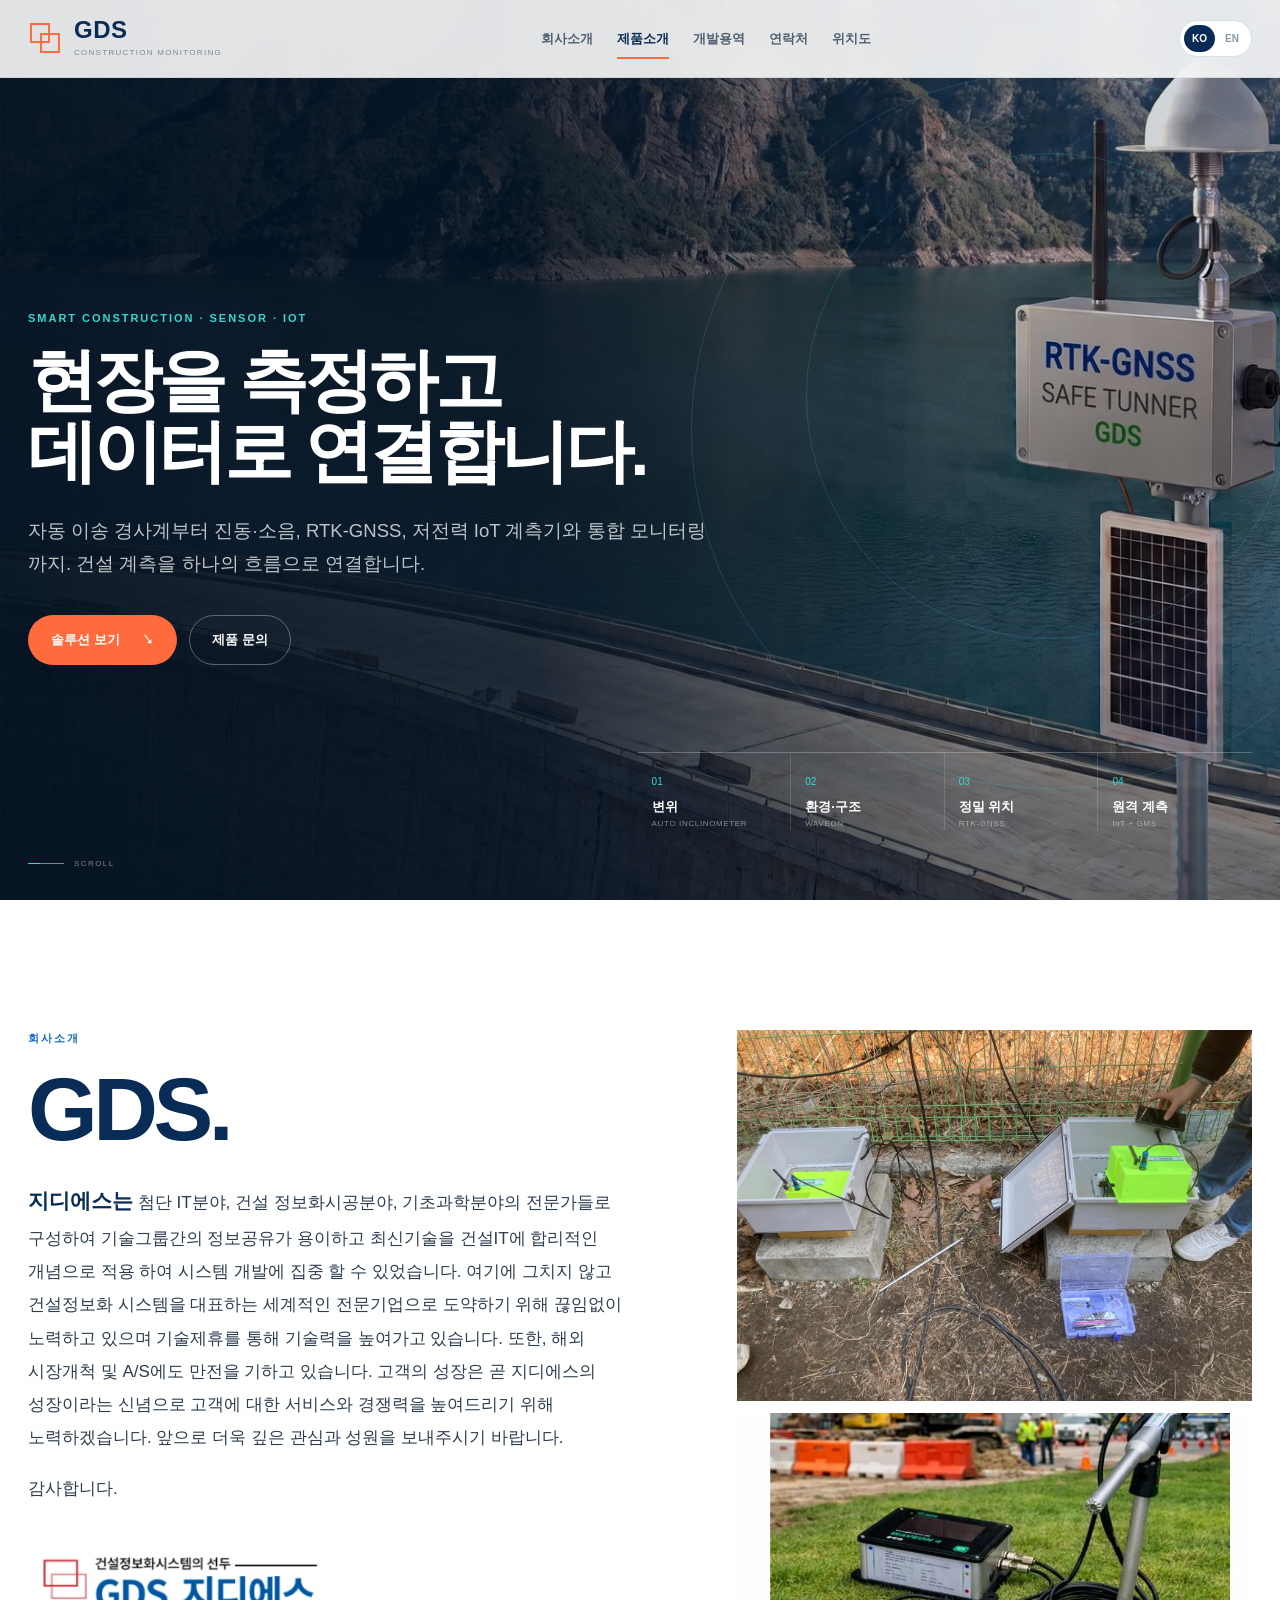
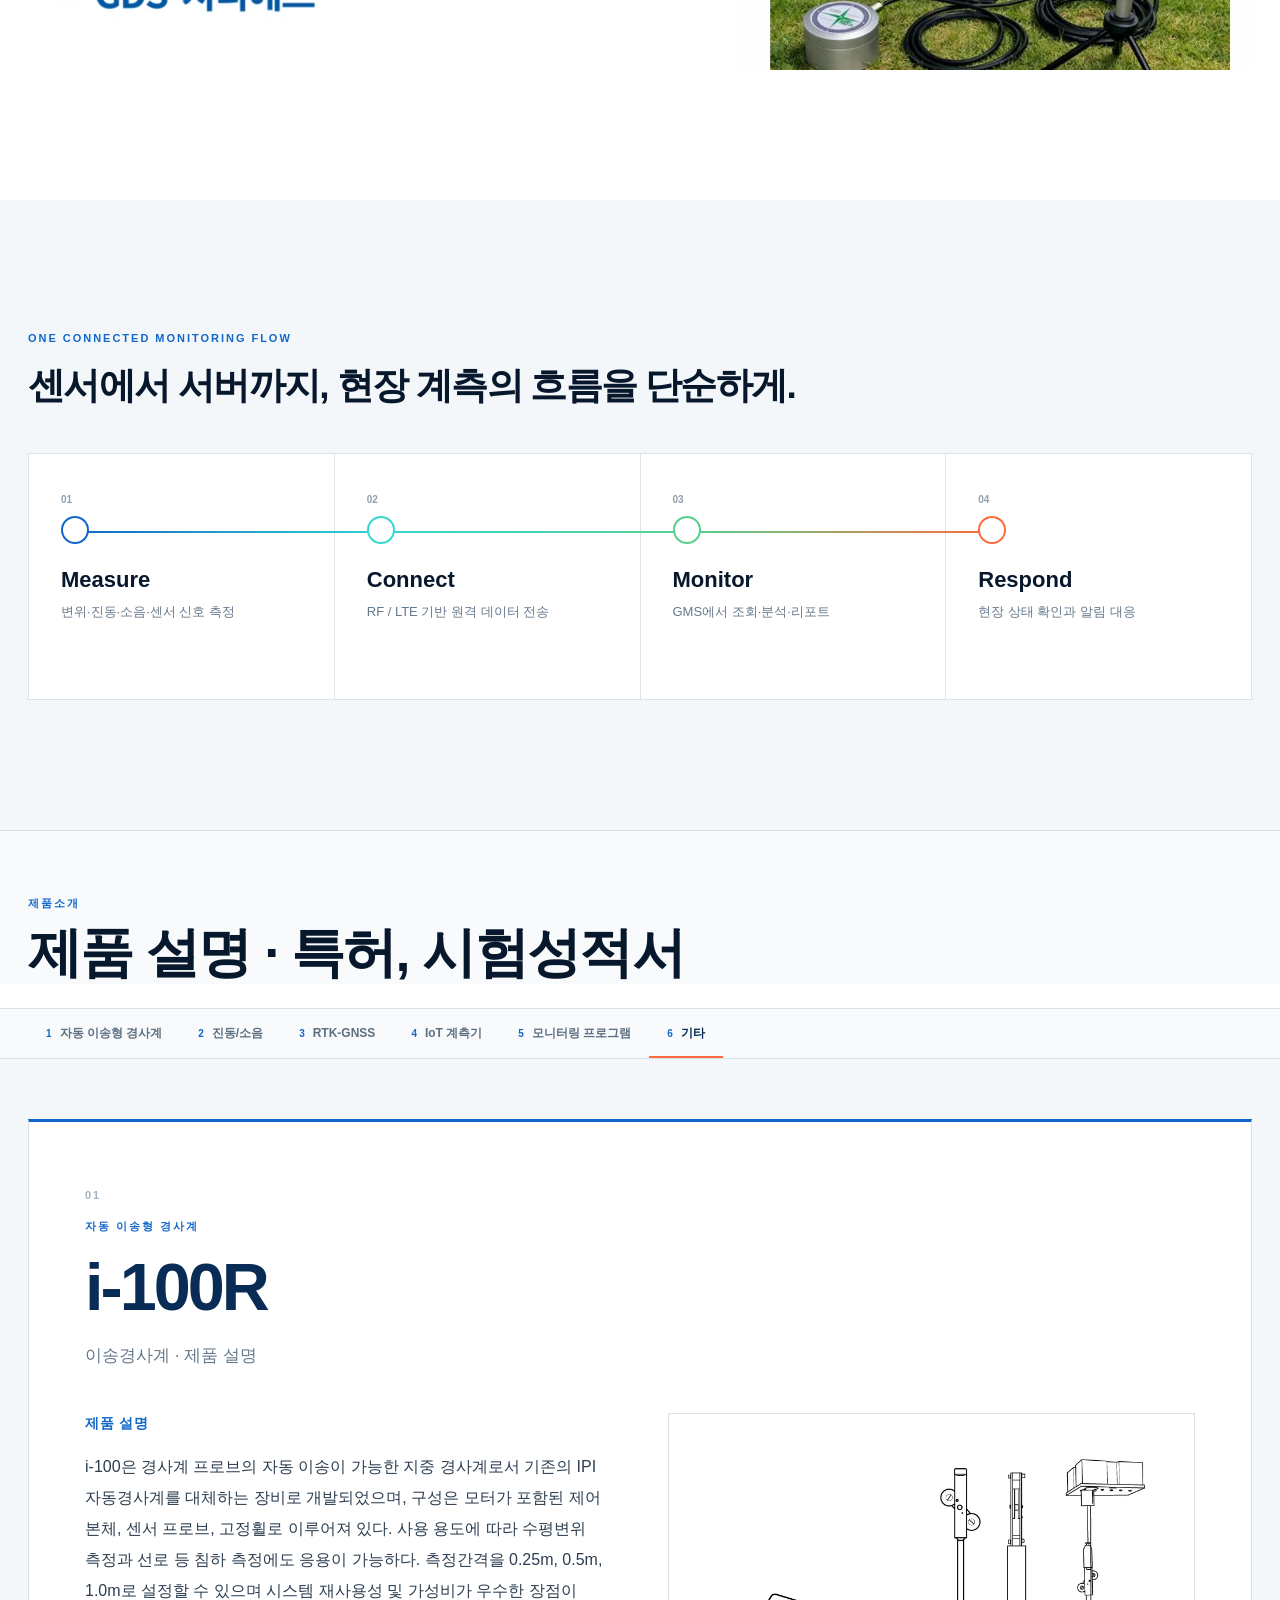
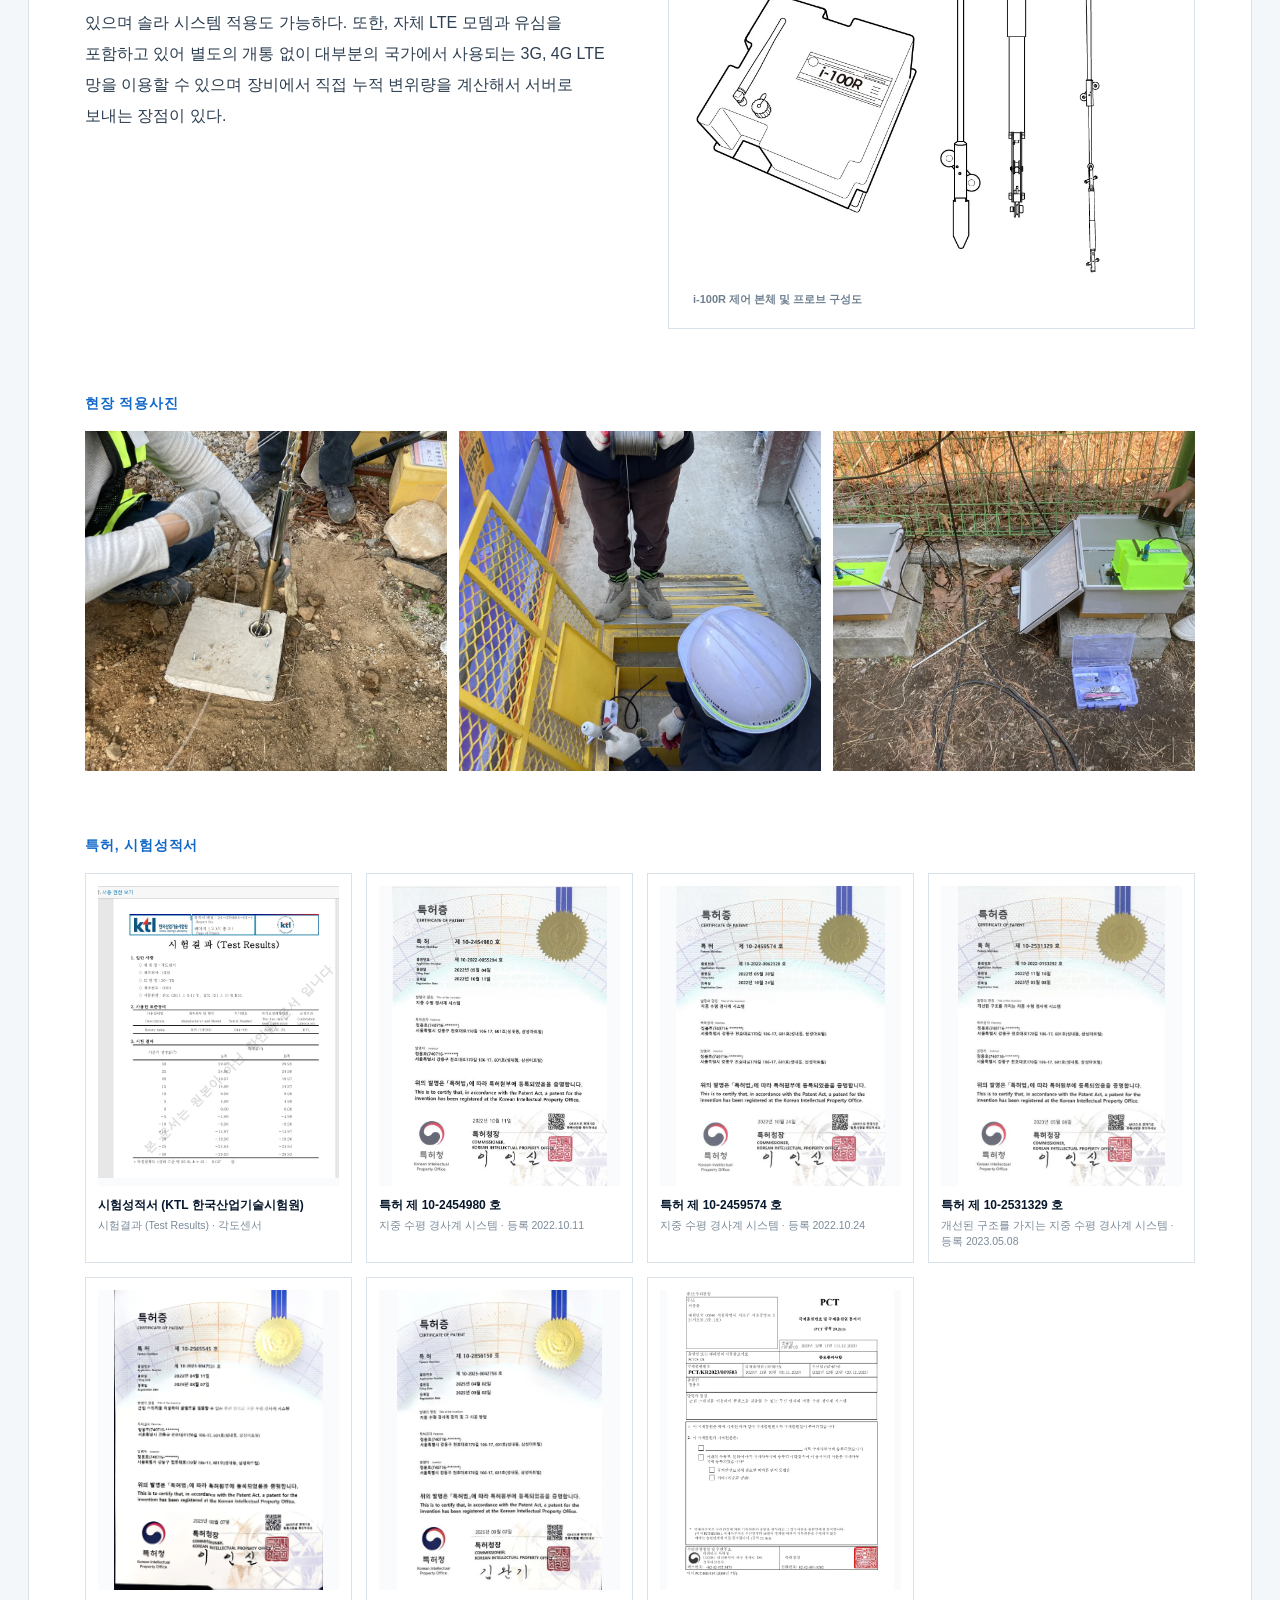
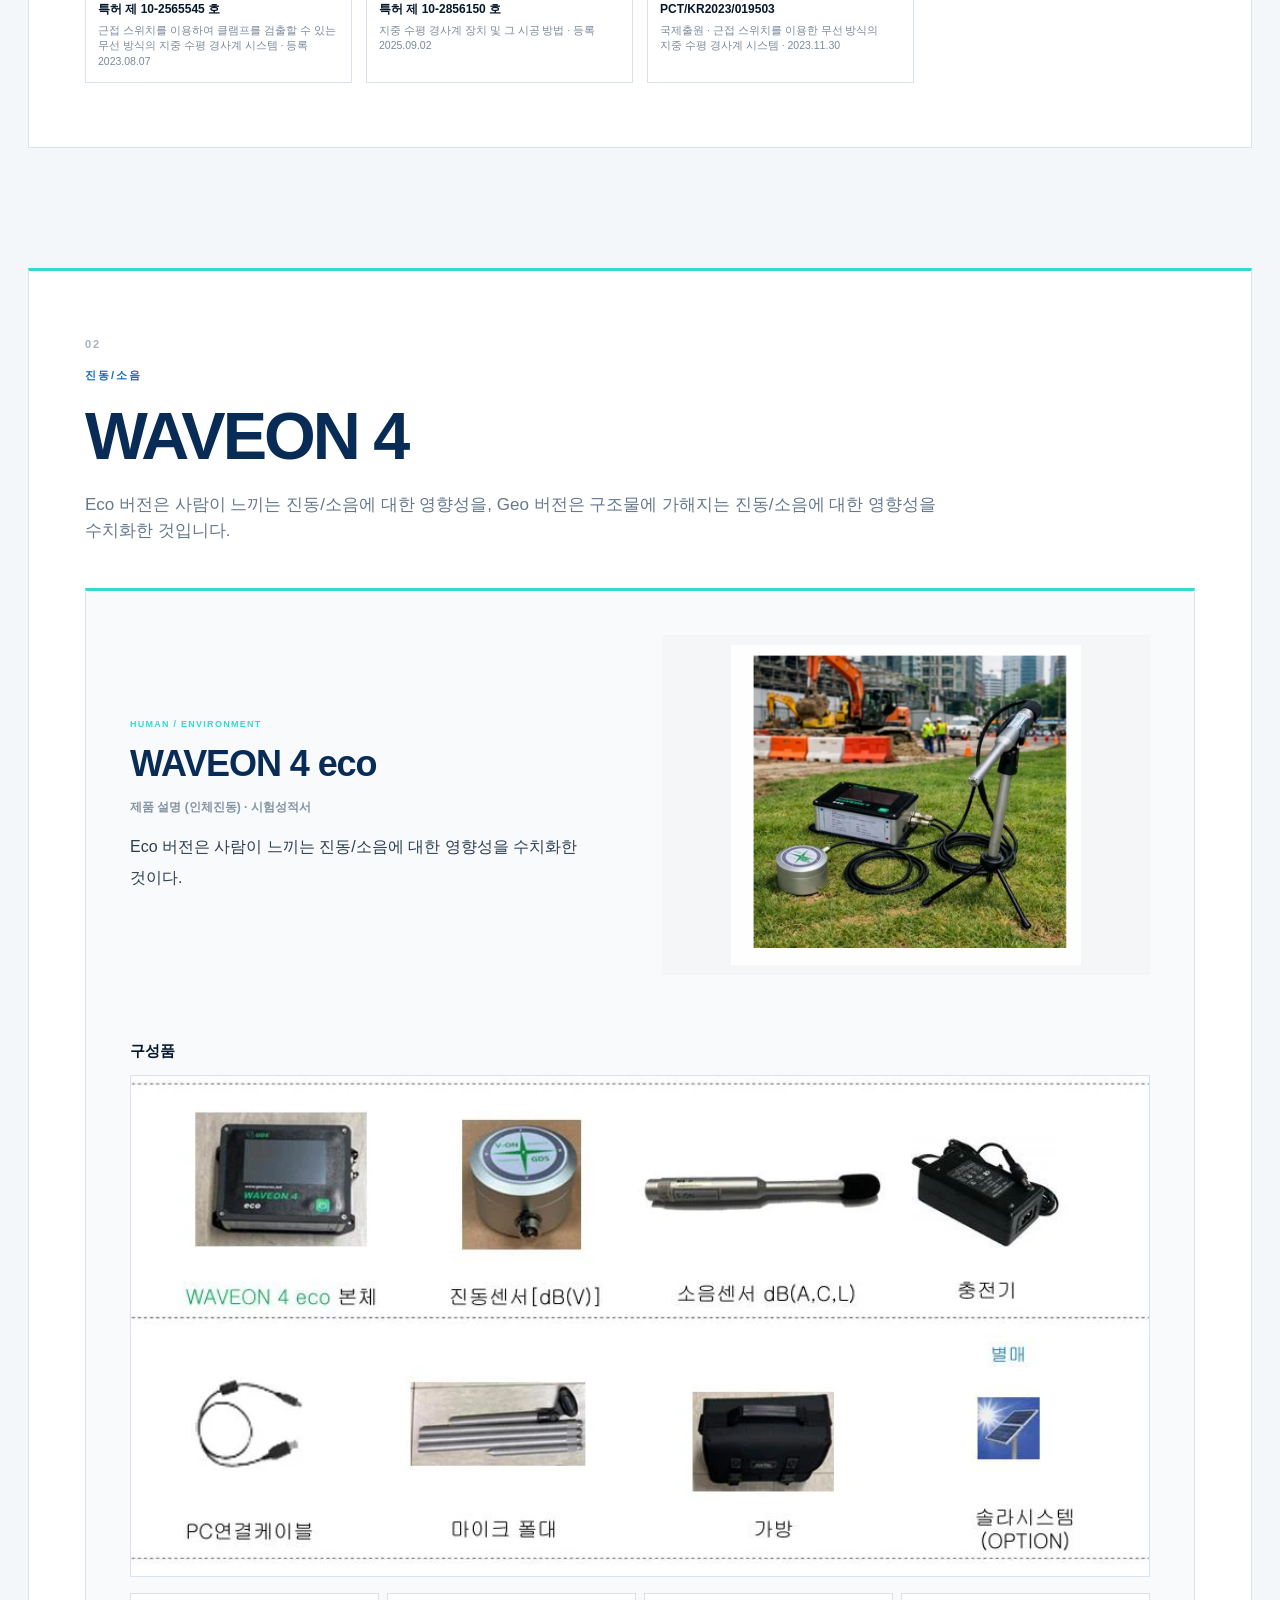
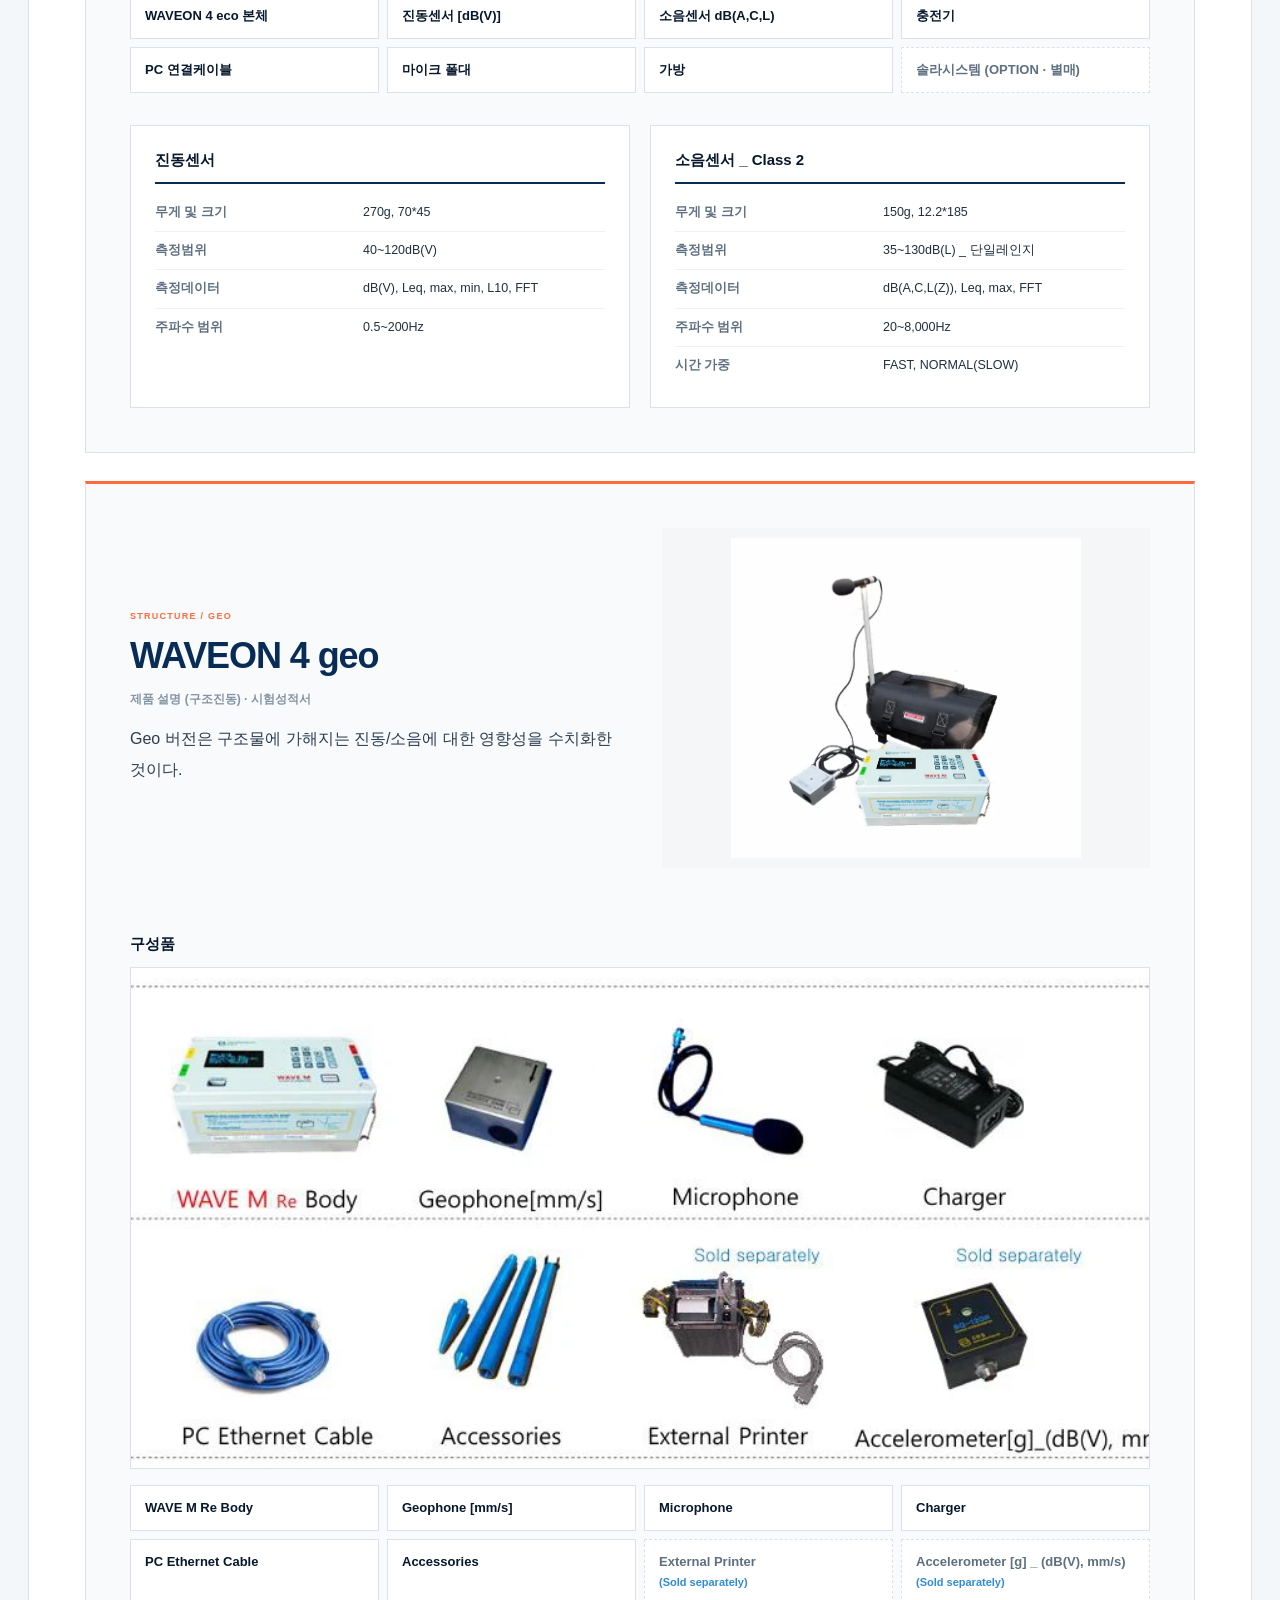
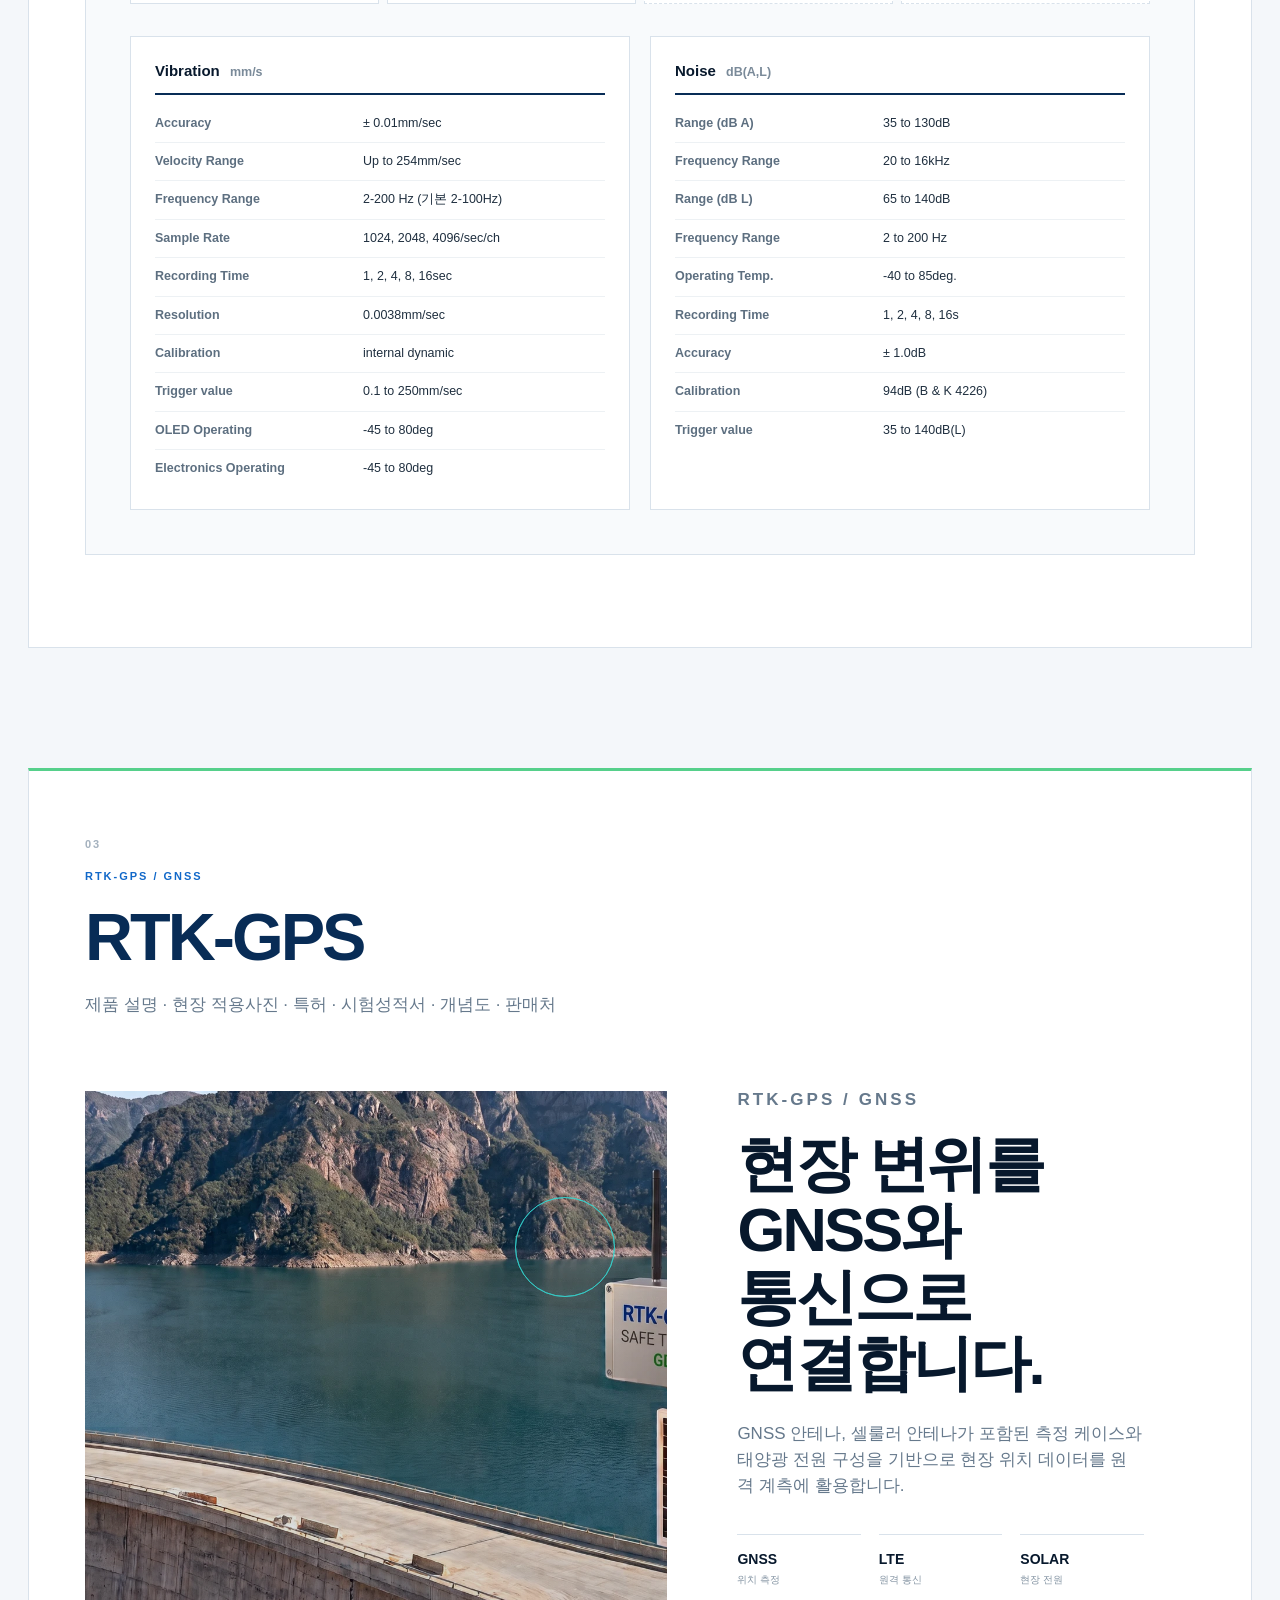
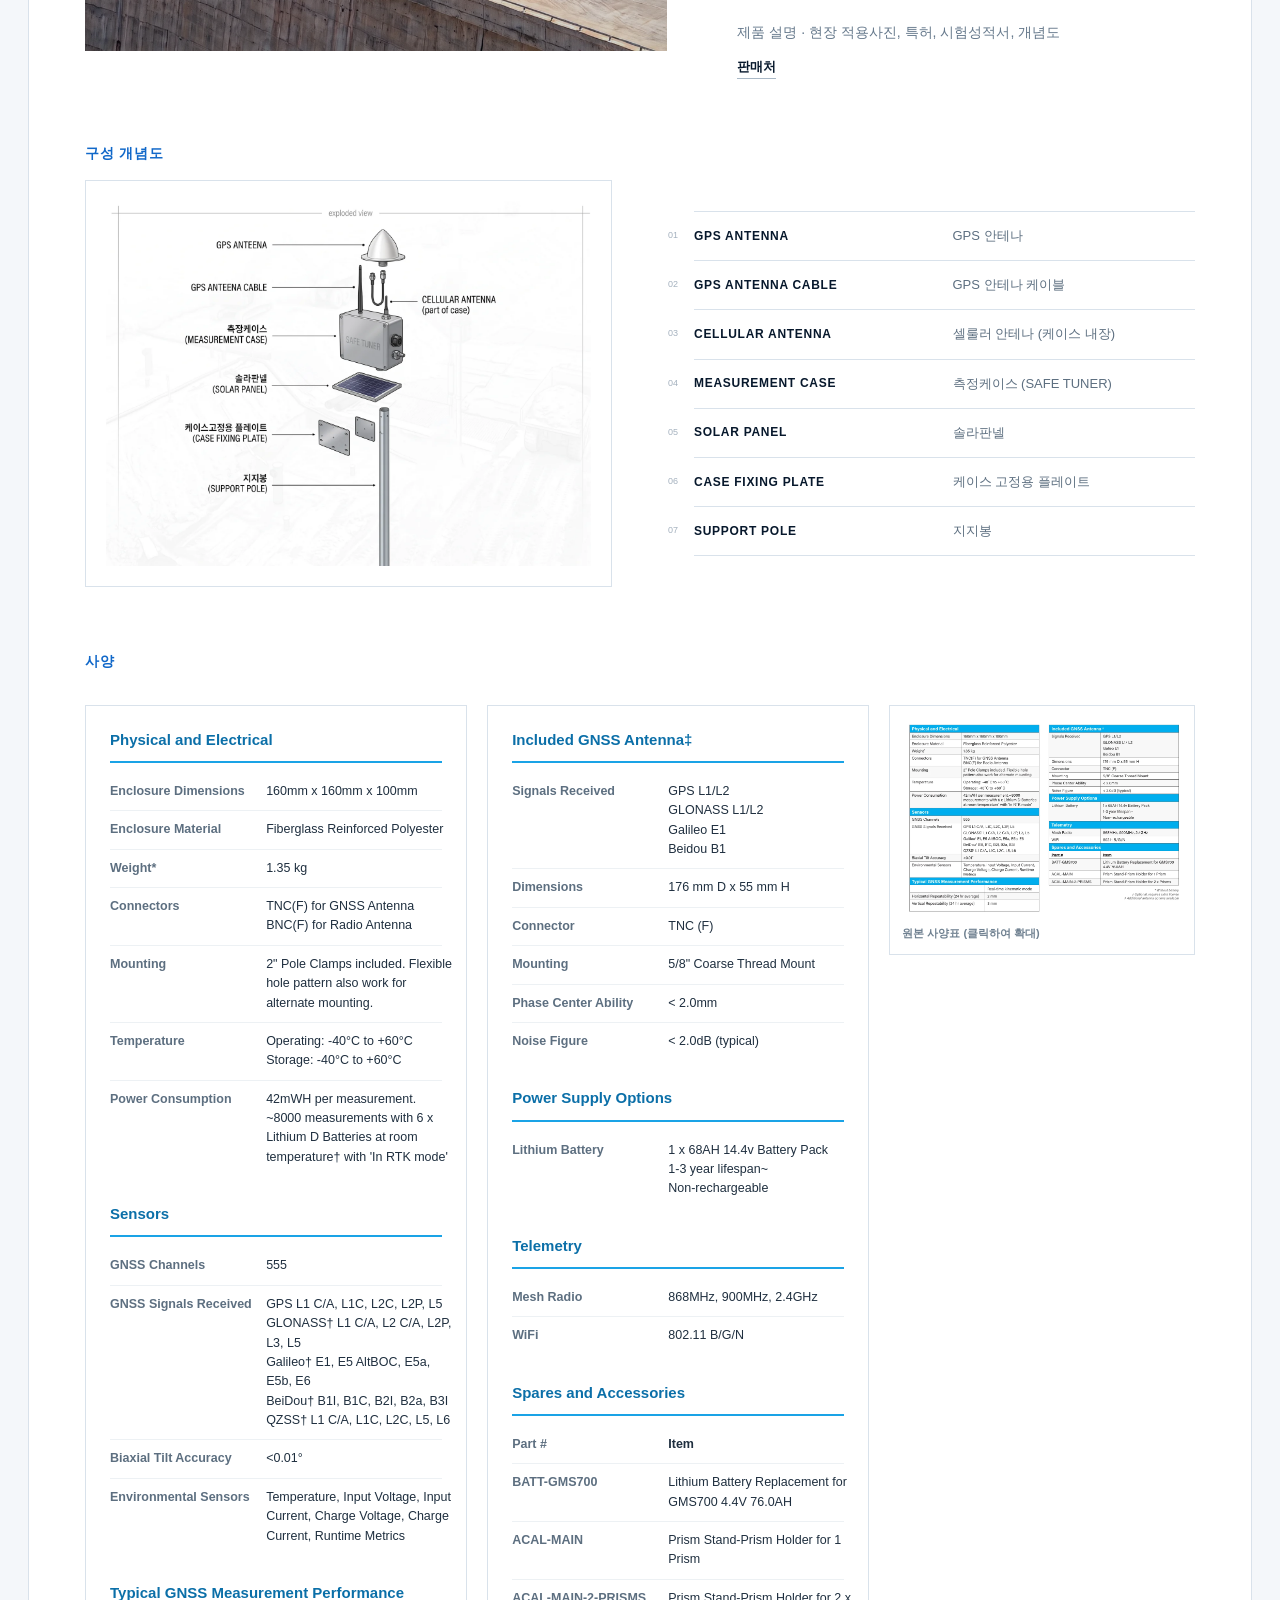
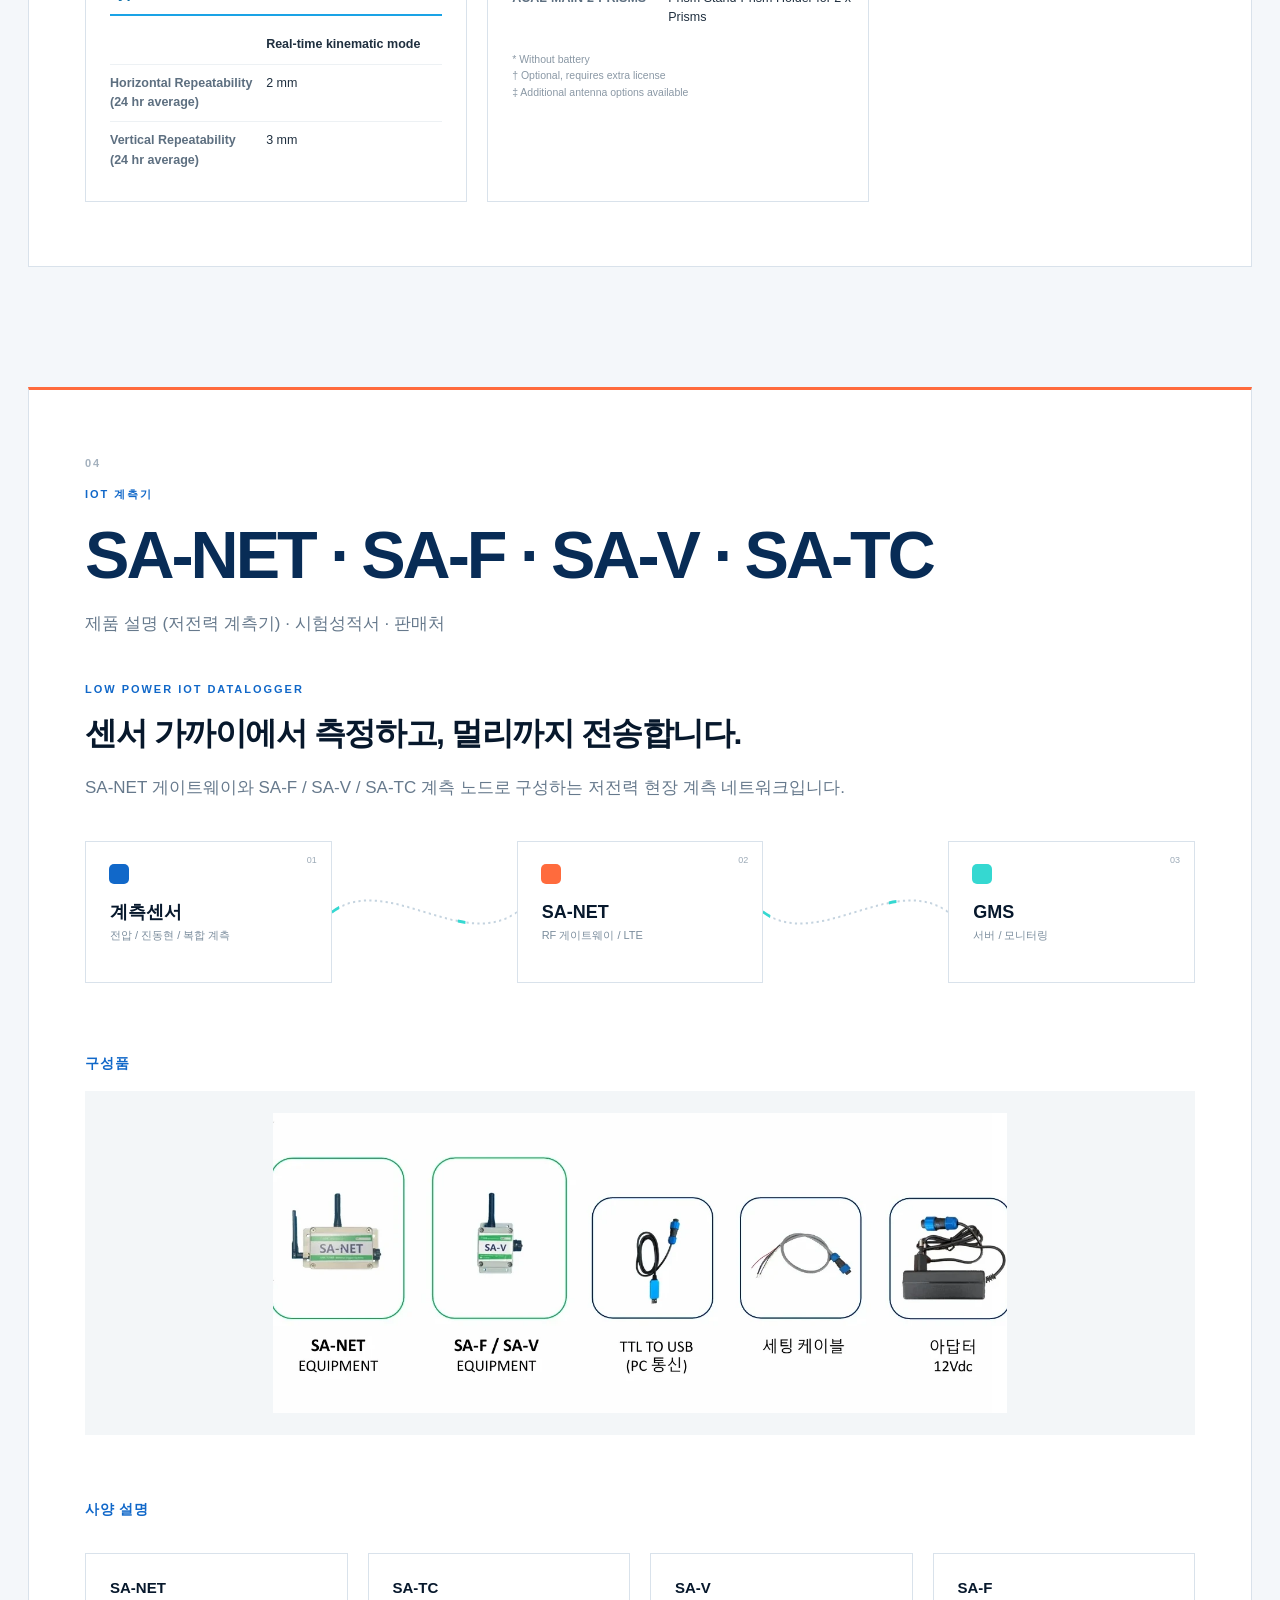
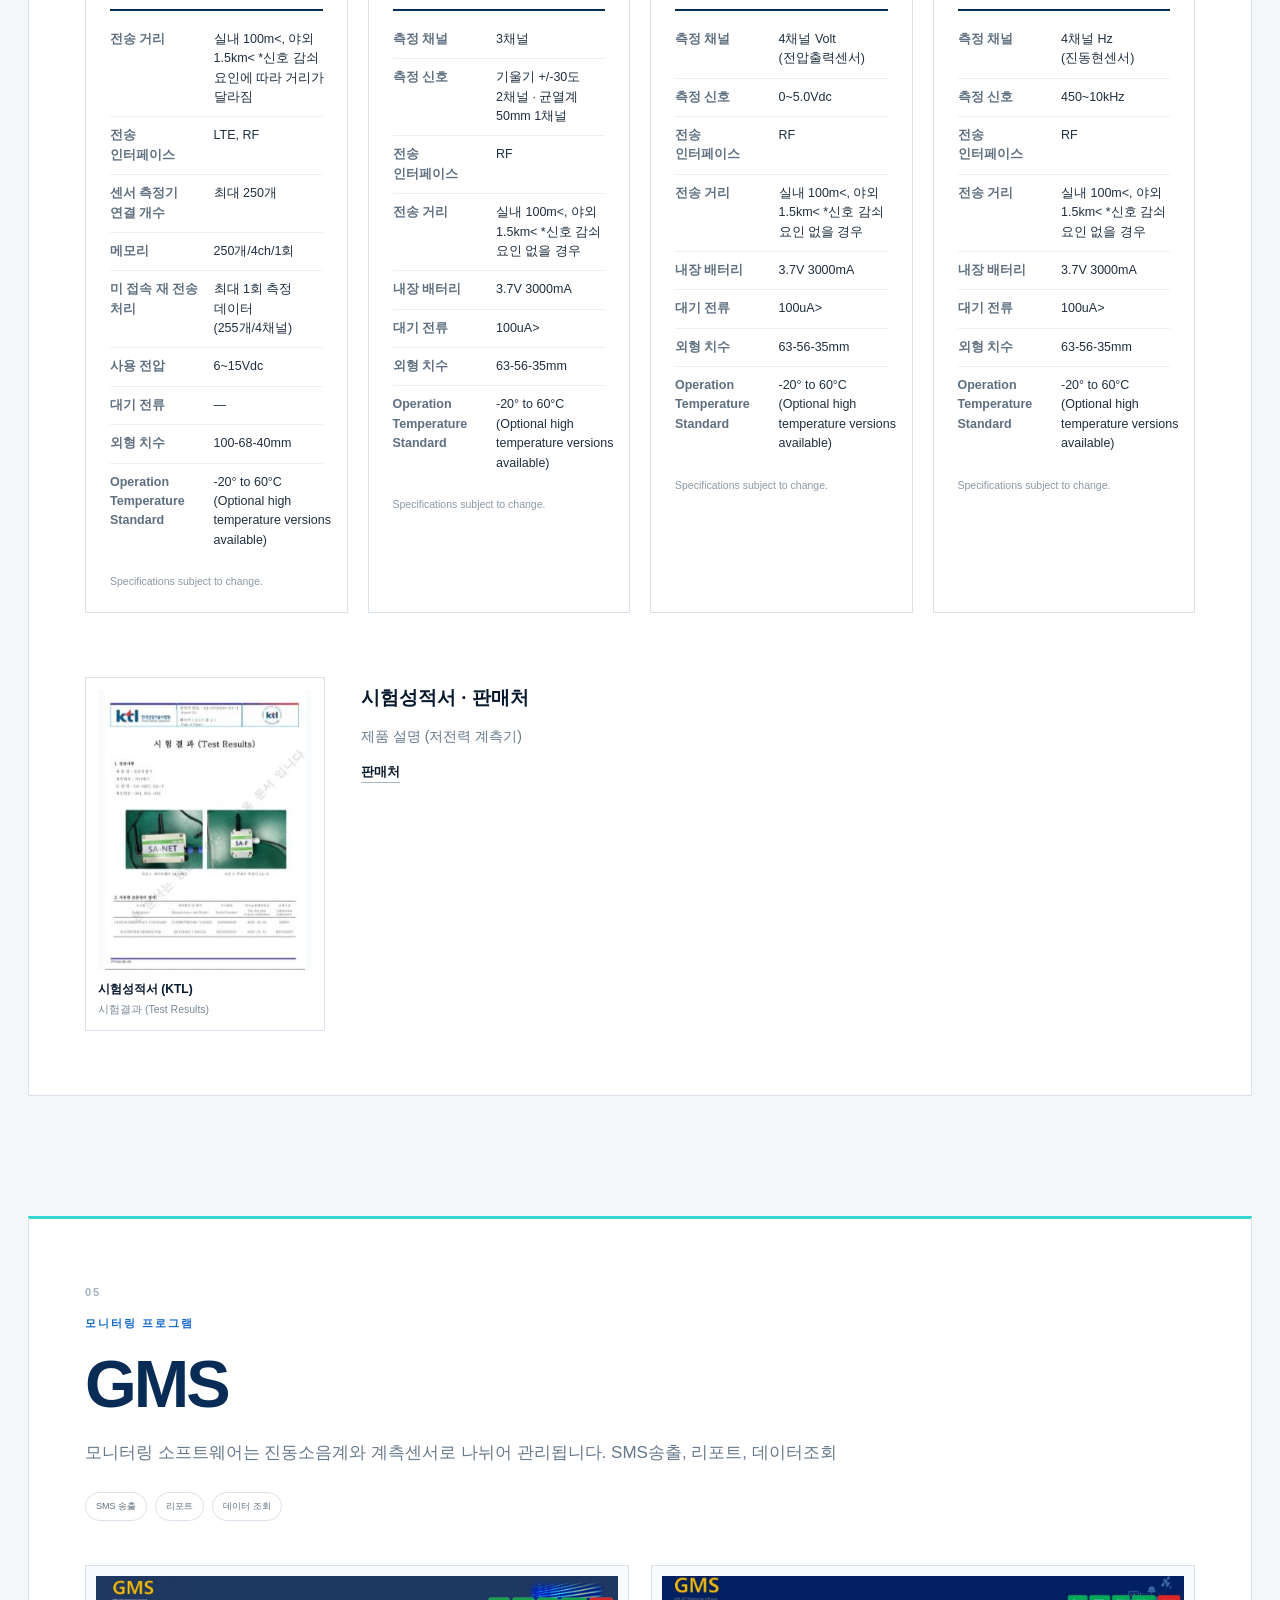
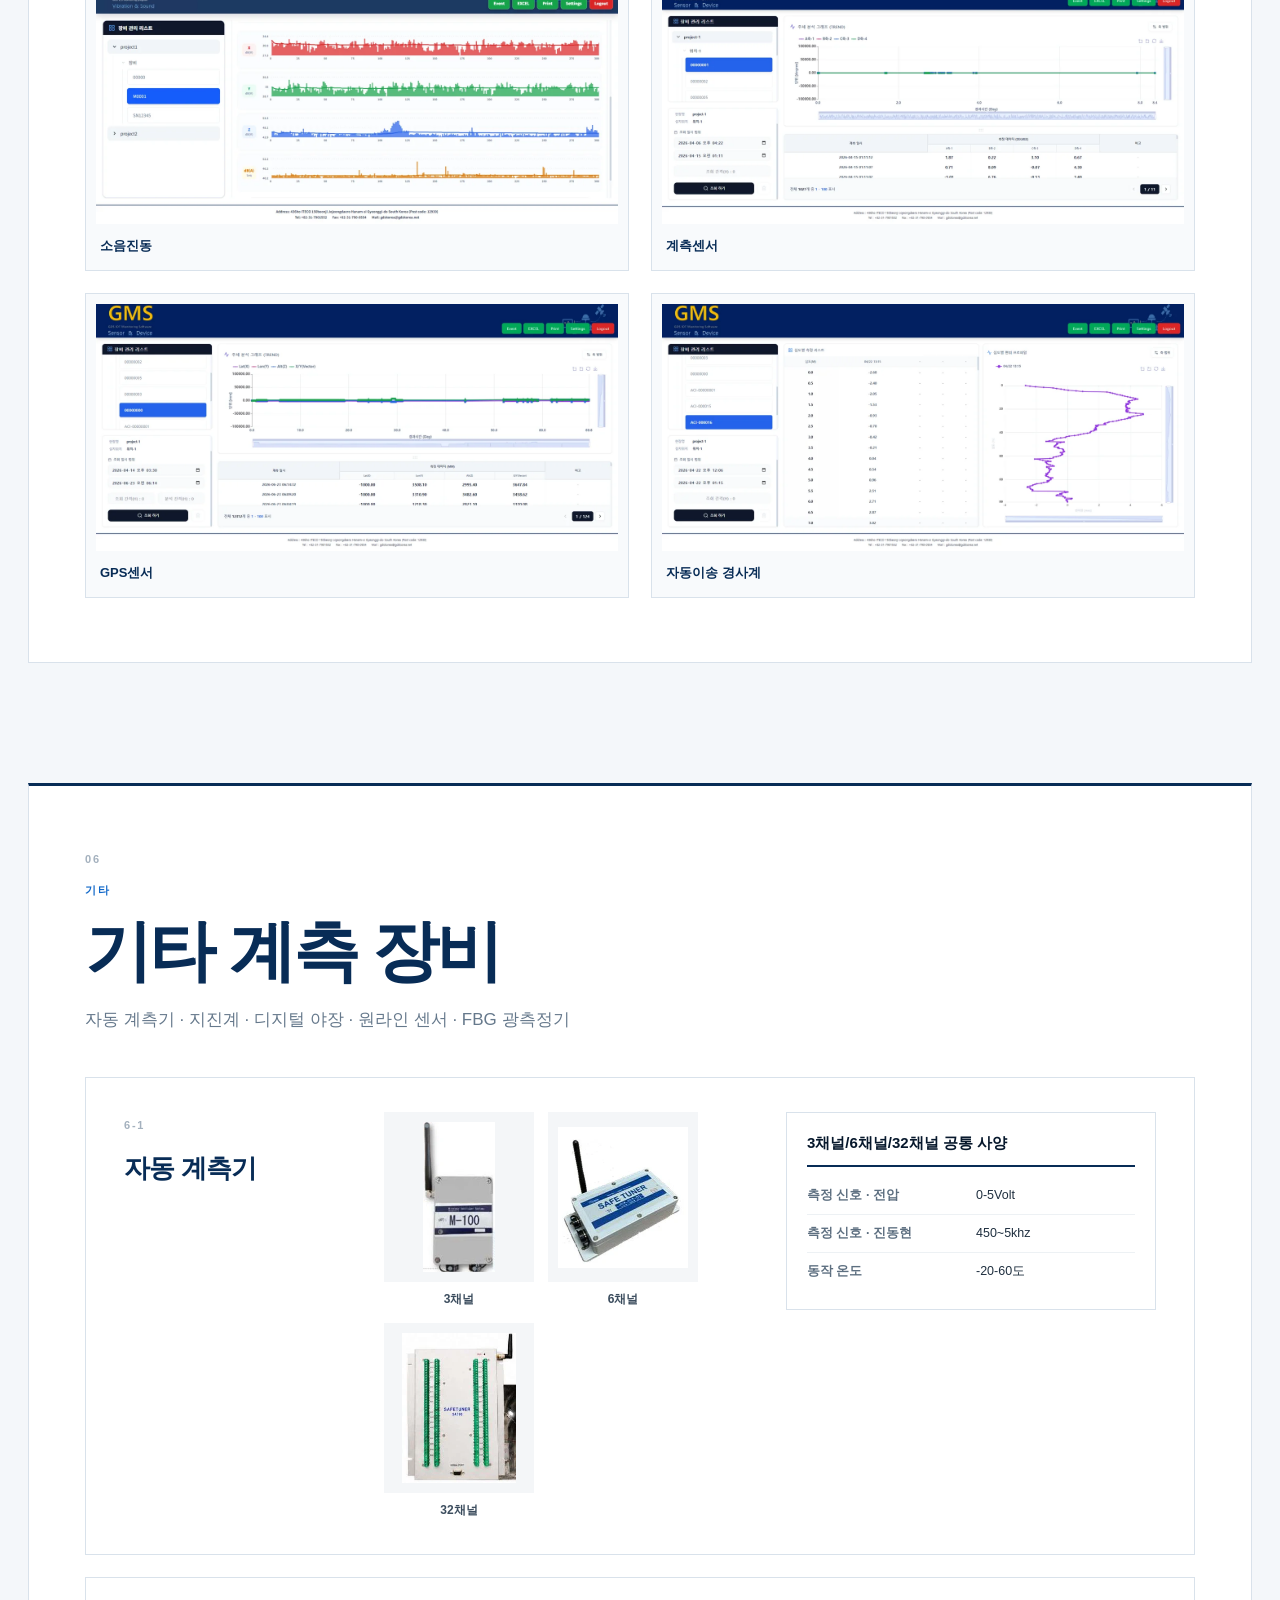
==== index.html @ 18c5cf78 "Cache-bust stylesheet and script Co-Authored-By: Claude Fable 5.1 <noreply@anthropic.com>" ====
<!doctype html>
<html lang="ko">
<head>
  <meta charset="utf-8" />
  <meta name="viewport" content="width=device-width, initial-scale=1" />
  <meta name="description" content="GDS 지디에스 — 건설정보화시스템의 선두. 자동 이송형 경사계, 진동/소음, RTK-GNSS, IoT 계측기, 모니터링 프로그램" />
  <title>GDS | 건설정보화시스템의 선두 GDS 지디에스</title>
  <link rel="icon" href="data:image/svg+xml,%3Csvg xmlns='http://www.w3.org/2000/svg' viewBox='0 0 64 64'%3E%3Crect width='64' height='64' rx='12' fill='%23092b53'/%3E%3Cpath d='M14 18h18v18H14zM28 28h22v22H28z' fill='none' stroke='%23ff5b36' stroke-width='4'/%3E%3C/svg%3E" />
  <link rel="stylesheet" href="styles.css?v=202609161407" />
</head>
<body>
  <div class="scroll-progress" aria-hidden="true"><span id="progressBar"></span></div>
  <header class="site-header" id="top">
    <a class="brand" href="#hero" aria-label="GDS home">
      <span class="brand-mark" aria-hidden="true"><i></i><b></b></span>
      <span><strong>GDS</strong><small>CONSTRUCTION MONITORING</small></span>
    </a>
    <nav class="desktop-nav" aria-label="Primary">
      <a href="#about" data-section="about" data-ko="회사소개" data-en="About">회사소개</a>
      <a href="#products" data-section="products" data-ko="제품소개" data-en="Products">제품소개</a>
      <a href="#rnd" data-section="rnd" data-ko="개발용역" data-en="Development">개발용역</a>
      <a href="#contact" data-section="contact" data-ko="연락처" data-en="Contact">연락처</a>
      <a href="#location" data-section="location" data-ko="위치도" data-en="Location">위치도</a>
    </nav>
    <div class="header-actions">
      <button class="lang-toggle" id="langToggle" type="button" aria-label="Switch language"><span class="active">KO</span><span>EN</span></button>
      <button class="menu-toggle" id="menuToggle" aria-label="Open menu" aria-expanded="false"><span></span><span></span></button>
    </div>
  </header>

  <div class="mobile-menu" id="mobileMenu" aria-hidden="true">
    <a href="#about" data-ko="회사소개" data-en="About">회사소개</a>
    <a href="#products" data-ko="제품소개" data-en="Products">제품소개</a>
    <a class="sub" href="#inclinometer" data-ko="1. 자동 이송형 경사계" data-en="1. Automatic Inclinometer">1. 자동 이송형 경사계</a>
    <a class="sub" href="#waveon" data-ko="2. 진동/소음" data-en="2. Vibration / Sound">2. 진동/소음</a>
    <a class="sub" href="#rtk">3. RTK-GNSS</a>
    <a class="sub" href="#iot" data-ko="4. IOT 계측기" data-en="4. IoT Dataloggers">4. IOT 계측기</a>
    <a class="sub" href="#software" data-ko="5. 모니터링 프로그램" data-en="5. Monitoring Software">5. 모니터링 프로그램</a>
    <a class="sub" href="#others" data-ko="6. 기타" data-en="6. Others">6. 기타</a>
    <a href="#rnd" data-ko="개발용역" data-en="Development">개발용역</a>
    <a href="#contact" data-ko="연락처" data-en="Contact">연락처</a>
    <a href="#location" data-ko="위치도" data-en="Location">위치도</a>
  </div>

  <main>
    <section class="hero" id="hero" data-observe>
      <div class="hero-bg" aria-hidden="true"><img src="assets/hero_rtk.webp" alt="" / data-cms-img="hero-img1"></div>
      <div class="hero-grid" aria-hidden="true"></div>
      <div class="hero-orbit orbit-a" aria-hidden="true"></div><div class="hero-orbit orbit-b" aria-hidden="true"></div>
      <div class="hero-content reveal">
        <p class="eyebrow" data-ko="SMART CONSTRUCTION · SENSOR · IoT" data-en="SMART CONSTRUCTION · SENSOR · IoT" data-cms="hero-t1">SMART CONSTRUCTION · SENSOR · IoT</p>
        <h1><span data-ko="현장을 측정하고" data-en="Measure the site" data-cms="hero-t2">현장을 측정하고</span><br><em data-ko="데이터로 연결합니다." data-en="Connect it with data." data-cms="hero-t3">데이터로 연결합니다.</em></h1>
        <p class="hero-copy" data-ko="자동 이송 경사계부터 진동·소음, RTK-GNSS, 저전력 IoT 계측기와 통합 모니터링까지. 건설 계측을 하나의 흐름으로 연결합니다." data-en="From automatic inclinometer movement to vibration &amp; sound, RTK-GNSS, low-power IoT dataloggers and integrated monitoring — one connected workflow for construction instrumentation." data-cms="hero-t4">자동 이송 경사계부터 진동·소음, RTK-GNSS, 저전력 IoT 계측기와 통합 모니터링까지. 건설 계측을 하나의 흐름으로 연결합니다.</p>
        <div class="hero-cta">
          <a class="btn btn-primary" href="#solutions"><span data-ko="솔루션 보기" data-en="Explore solutions" data-cms="hero-t5">솔루션 보기</span><i>↘</i></a>
          <a class="btn btn-ghost" href="#contact" data-ko="제품 문의" data-en="Contact sales" data-cms="hero-t6">제품 문의</a>
        </div>
      </div>
      <div class="hero-status reveal delay-2" aria-label="Solution areas">
        <a href="#inclinometer"><span data-cms-text="hero-x108">01</span><strong data-ko="변위" data-en="Displacement" data-cms="hero-t7">변위</strong><small data-cms-text="hero-x109">AUTO INCLINOMETER</small></a>
        <a href="#waveon"><span data-cms-text="hero-x110">02</span><strong data-ko="환경·구조" data-en="Environmental / Structural" data-cms="hero-t8">환경·구조</strong><small data-cms-text="hero-x111">WAVEON</small></a>
        <a href="#rtk"><span data-cms-text="hero-x112">03</span><strong data-ko="정밀 위치" data-en="Precise Position" data-cms="hero-t9">정밀 위치</strong><small data-cms-text="hero-x113">RTK-GNSS</small></a>
        <a href="#iot"><span data-cms-text="hero-x114">04</span><strong data-ko="원격 계측" data-en="Remote Monitoring" data-cms="hero-t10">원격 계측</strong><small data-cms-text="hero-x115">IoT + GMS</small></a>
      </div>
      <a href="#solutions" class="scroll-cue" aria-label="Scroll"><span></span><small data-cms-text="hero-x107">SCROLL</small></a>
    </section>

    <section class="about section" id="about" data-observe>
      <div class="about-grid">
        <div class="about-copy reveal">
          <p class="eyebrow" data-ko="회사소개" data-en="ABOUT GDS" data-cms="about-t1">회사소개</p>
          <h2><span class="gds-word" data-cms-text="about-x101">GDS.</span></h2>
          <p class="about-text"><strong data-ko="지디에스는" data-en="GDS" data-cms="about-t2">지디에스는</strong> <span data-ko="첨단 IT분야, 건설 정보화시공분야, 기초과학분야의 전문가들로 구성하여 기술그룹간의 정보공유가 용이하고 최신기술을 건설IT에 합리적인 개념으로 적용 하여 시스템 개발에 집중 할 수 있었습니다. 여기에 그치지 않고 건설정보화 시스템을 대표하는 세계적인 전문기업으로 도약하기 위해 끊임없이 노력하고 있으며 기술제휴를 통해 기술력을 높여가고 있습니다. 또한, 해외 시장개척 및 A/S에도 만전을 기하고 있습니다. 고객의 성장은 곧 지디에스의 성장이라는 신념으로 고객에 대한 서비스와 경쟁력을 높여드리기 위해 노력하겠습니다. 앞으로 더욱 깊은 관심과 성원을 보내주시기 바랍니다." data-en="is composed of experts in advanced IT, construction information-based execution and basic sciences, which makes information sharing between technology groups easy and has allowed us to focus on system development by applying the latest technology to construction IT with a rational concept. Not stopping there, we are constantly striving to become a world-class specialist company representing construction information systems, and we are raising our technical capability through technology partnerships. We also take every care with overseas market development and after-sales service. With the belief that our customers' growth is GDS's growth, we will work to enhance our service to customers and our competitiveness. We ask for your continued interest and support." data-cms="about-t3">첨단 IT분야, 건설 정보화시공분야, 기초과학분야의 전문가들로 구성하여 기술그룹간의 정보공유가 용이하고 최신기술을 건설IT에 합리적인 개념으로 적용 하여 시스템 개발에 집중 할 수 있었습니다. 여기에 그치지 않고 건설정보화 시스템을 대표하는 세계적인 전문기업으로 도약하기 위해 끊임없이 노력하고 있으며 기술제휴를 통해 기술력을 높여가고 있습니다. 또한, 해외 시장개척 및 A/S에도 만전을 기하고 있습니다. 고객의 성장은 곧 지디에스의 성장이라는 신념으로 고객에 대한 서비스와 경쟁력을 높여드리기 위해 노력하겠습니다. 앞으로 더욱 깊은 관심과 성원을 보내주시기 바랍니다.</span></p>
          <p class="about-thanks" data-ko="감사합니다." data-en="Thank you." data-cms="about-t4">감사합니다.</p>
          <img class="about-logo" src="assets/gds_logo.webp" alt="건설정보화시스템의 선두 GDS 지디에스" loading="lazy" data-cms-img="about-img1">
        </div>
        <div class="about-visual reveal delay-1">
          <figure><img src="assets/incline_field_1.webp" alt="GDS equipment on site" loading="lazy" data-cms-img="about-img2"></figure>
          <figure><img src="assets/waveon_eco.webp" alt="WAVEON 4 eco on site" loading="lazy" data-cms-img="about-img3"></figure>
        </div>
      </div>
    </section>

    <section class="intro section" id="solutions" data-observe>
      <div class="section-heading reveal">
        <p class="eyebrow" data-ko="ONE CONNECTED MONITORING FLOW" data-en="ONE CONNECTED MONITORING FLOW" data-cms="solutions-t1">ONE CONNECTED MONITORING FLOW</p>
        <h2 data-ko="센서에서 서버까지, 현장 계측의 흐름을 단순하게." data-en="A simpler flow from sensor to server." data-cms="solutions-t2">센서에서 서버까지, 현장 계측의 흐름을 단순하게.</h2>
      </div>
      <div class="flow reveal delay-1" aria-label="Monitoring flow">
        <div class="flow-line"><span></span></div>
        <article><b data-cms-text="solutions-x1">01</b><i class="ico target"></i><h3 data-ko="Measure" data-en="Measure" data-cms="solutions-t3">Measure</h3><p data-ko="변위·진동·소음·센서 신호 측정" data-en="Displacement, vibration, sound and sensor signals" data-cms="solutions-t4">변위·진동·소음·센서 신호 측정</p></article>
        <article><b data-cms-text="solutions-x2">02</b><i class="ico radio"></i><h3 data-ko="Connect" data-en="Connect" data-cms="solutions-t5">Connect</h3><p data-ko="RF / LTE 기반 원격 데이터 전송" data-en="Remote data transfer over RF / LTE" data-cms="solutions-t6">RF / LTE 기반 원격 데이터 전송</p></article>
        <article><b data-cms-text="solutions-x3">03</b><i class="ico cloud"></i><h3 data-ko="Monitor" data-en="Monitor" data-cms="solutions-t7">Monitor</h3><p data-ko="GMS에서 조회·분석·리포트" data-en="Query, analyze and report in GMS" data-cms="solutions-t8">GMS에서 조회·분석·리포트</p></article>
        <article><b data-cms-text="solutions-x4">04</b><i class="ico alert"></i><h3 data-ko="Respond" data-en="Respond" data-cms="solutions-t9">Respond</h3><p data-ko="현장 상태 확인과 알림 대응" data-en="Review site status and respond to alerts" data-cms="solutions-t10">현장 상태 확인과 알림 대응</p></article>
      </div>
    </section>

    <div class="products-wrap" id="products">
    <section class="products-intro section" data-observe>
      <div class="section-heading reveal">
        <p class="eyebrow" data-ko="제품소개" data-en="PRODUCTS" data-cms="products-t1">제품소개</p>
        <h2 data-ko="제품 설명 · 특허, 시험성적서" data-en="Product description · Patents, test reports" data-cms="products-t2">제품 설명 · 특허, 시험성적서</h2>
      </div>
    </section>
    <nav class="subnav" id="subnav" aria-label="Product categories">
      <a href="#inclinometer" data-section="inclinometer"><b data-cms-text="products-x101">1</b><span data-ko="자동 이송형 경사계" data-en="Auto Inclinometer" data-cms="products-t3">자동 이송형 경사계</span></a>
      <a href="#waveon" data-section="waveon"><b data-cms-text="products-x102">2</b><span data-ko="진동/소음" data-en="Vibration / Sound" data-cms="products-t4">진동/소음</span></a>
      <a href="#rtk" data-section="rtk"><b data-cms-text="products-x103">3</b><span data-cms-text="products-x104">RTK-GNSS</span></a>
      <a href="#iot" data-section="iot"><b data-cms-text="products-x105">4</b><span data-ko="IoT 계측기" data-en="IoT Dataloggers" data-cms="products-t5">IoT 계측기</span></a>
      <a href="#software" data-section="software"><b data-cms-text="products-x106">5</b><span data-ko="모니터링 프로그램" data-en="Monitoring Software" data-cms="products-t6">모니터링 프로그램</span></a>
      <a href="#others" data-section="others"><b data-cms-text="products-x107">6</b><span data-ko="기타" data-en="Others" data-cms="products-t7">기타</span></a>
    </nav>

    <!-- 1. 자동 이송형 경사계 -->
    <section class="pseries section" id="inclinometer" data-observe>
      <div class="cat-card">
      <div class="p-head reveal">
        <span class="p-num" data-cms-text="inclinometer-x101">01</span>
        <p class="eyebrow" data-ko="자동 이송형 경사계" data-en="AUTOMATIC INCLINOMETER" data-cms="inclinometer-t1">자동 이송형 경사계</p>
        <h2 data-cms-text="inclinometer-x102">i-100R</h2>
        <p class="p-lead" data-ko="이송경사계 · 제품 설명" data-en="Automatic inclinometer · Product description" data-cms="inclinometer-t2">이송경사계 · 제품 설명</p>
      </div>

      <div class="p-grid2 reveal delay-1">
        <div class="p-desc">
          <h3 data-ko="제품 설명" data-en="Product description" data-cms="inclinometer-t3">제품 설명</h3>
          <p data-ko="i-100은 경사계 프로브의 자동 이송이 가능한 지중 경사계로서 기존의 IPI 자동경사계를 대체하는 장비로 개발되었으며, 구성은 모터가 포함된 제어 본체, 센서 프로브, 고정휠로 이루어져 있다. 사용 용도에 따라 수평변위 측정과 선로 등 침하 측정에도 응용이 가능하다. 측정간격을 0.25m, 0.5m, 1.0m로 설정할 수 있으며 시스템 재사용성 및 가성비가 우수한 장점이 있으며 솔라 시스템 적용도 가능하다. 또한, 자체 LTE 모뎀과 유심을 포함하고 있어 별도의 개통 없이 대부분의 국가에서 사용되는 3G, 4G LTE 망을 이용할 수 있으며 장비에서 직접 누적 변위량을 계산해서 서버로 보내는 장점이 있다." data-en="The i-100 is an in-place borehole inclinometer with automatic probe transport, developed to replace conventional IPI automatic inclinometers. It consists of a motorized control unit, a sensor probe and fixing wheels. Depending on the application it can be used for horizontal displacement measurement as well as settlement monitoring of tracks and similar structures. The measurement interval can be set to 0.25 m, 0.5 m or 1.0 m. The system is reusable and cost-effective, and a solar power system can be applied. It also includes its own LTE modem and SIM, so it can use the 3G/4G LTE networks available in most countries without a separate subscription, and calculates cumulative displacement directly on the device before sending it to the server." data-cms="inclinometer-t4">i-100은 경사계 프로브의 자동 이송이 가능한 지중 경사계로서 기존의 IPI 자동경사계를 대체하는 장비로 개발되었으며, 구성은 모터가 포함된 제어 본체, 센서 프로브, 고정휠로 이루어져 있다. 사용 용도에 따라 수평변위 측정과 선로 등 침하 측정에도 응용이 가능하다. 측정간격을 0.25m, 0.5m, 1.0m로 설정할 수 있으며 시스템 재사용성 및 가성비가 우수한 장점이 있으며 솔라 시스템 적용도 가능하다. 또한, 자체 LTE 모뎀과 유심을 포함하고 있어 별도의 개통 없이 대부분의 국가에서 사용되는 3G, 4G LTE 망을 이용할 수 있으며 장비에서 직접 누적 변위량을 계산해서 서버로 보내는 장점이 있다.</p>
        </div>
        <figure class="p-figure drawing">
          <img src="assets/incline_i100r_drawing.webp" alt="i-100R control unit and probe drawing" loading="lazy" data-cms-img="inclinometer-img1">
          <figcaption data-ko="i-100R 제어 본체 및 프로브 구성도" data-en="i-100R control unit and probe drawing" data-cms="inclinometer-t20">i-100R 제어 본체 및 프로브 구성도</figcaption>
        </figure>
      </div>

      <div class="p-block reveal">
        <h3 data-ko="현장 적용사진" data-en="Field application photos" data-cms="inclinometer-t5">현장 적용사진</h3>
        <div class="photo-strip">
          <figure><img src="assets/incline_field_3.webp" alt="Probe insertion at a borehole" loading="lazy" data-cms-img="inclinometer-img2"></figure>
          <figure><img src="assets/incline_field_2.webp" alt="Inclinometer measurement on site" loading="lazy" data-cms-img="inclinometer-img3"></figure>
          <figure><img src="assets/incline_field_1.webp" alt="Control unit installed in a field enclosure" loading="lazy" data-cms-img="inclinometer-img4"></figure>
        </div>
      </div>

      <div class="p-block reveal">
        <h3 data-ko="특허, 시험성적서" data-en="Patents &amp; test report" data-cms="inclinometer-t6">특허, 시험성적서</h3>
        <div class="doc-gallery">
          <figure class="doc" data-lightbox="assets/incline_test_report.webp"><img src="assets/incline_test_report.webp" alt="KTL test report" loading="lazy" data-cms-img="inclinometer-img5"><figcaption><b data-ko="시험성적서 (KTL 한국산업기술시험원)" data-en="Test report (KTL)" data-cms="inclinometer-t7">시험성적서 (KTL 한국산업기술시험원)</b><small data-ko="시험결과 (Test Results) · 각도센서" data-en="Test Results · angle sensor" data-cms="inclinometer-t8">시험결과 (Test Results) · 각도센서</small></figcaption></figure>
          <figure class="doc" data-lightbox="assets/patent_02.webp"><img src="assets/patent_02.webp" alt="Patent 10-2454980" loading="lazy" data-cms-img="inclinometer-img6"><figcaption><b data-ko="특허 제 10-2454980 호" data-en="Patent No. 10-2454980" data-cms="inclinometer-t9">특허 제 10-2454980 호</b><small data-ko="지중 수평 경사계 시스템 · 등록 2022.10.11" data-en="In-place horizontal inclinometer system · Reg. 2022-10-11" data-cms="inclinometer-t10">지중 수평 경사계 시스템 · 등록 2022.10.11</small></figcaption></figure>
          <figure class="doc" data-lightbox="assets/patent_03.webp"><img src="assets/patent_03.webp" alt="Patent 10-2459574" loading="lazy" data-cms-img="inclinometer-img7"><figcaption><b data-ko="특허 제 10-2459574 호" data-en="Patent No. 10-2459574" data-cms="inclinometer-t11">특허 제 10-2459574 호</b><small data-ko="지중 수평 경사계 시스템 · 등록 2022.10.24" data-en="In-place horizontal inclinometer system · Reg. 2022-10-24" data-cms="inclinometer-t12">지중 수평 경사계 시스템 · 등록 2022.10.24</small></figcaption></figure>
          <figure class="doc" data-lightbox="assets/patent_04.webp"><img src="assets/patent_04.webp" alt="Patent 10-2531329" loading="lazy" data-cms-img="inclinometer-img8"><figcaption><b data-ko="특허 제 10-2531329 호" data-en="Patent No. 10-2531329" data-cms="inclinometer-t13">특허 제 10-2531329 호</b><small data-ko="개선된 구조를 가지는 지중 수평 경사계 시스템 · 등록 2023.05.08" data-en="Improved-structure in-place inclinometer system · Reg. 2023-05-08" data-cms="inclinometer-t14">개선된 구조를 가지는 지중 수평 경사계 시스템 · 등록 2023.05.08</small></figcaption></figure>
          <figure class="doc" data-lightbox="assets/patent_01.webp"><img src="assets/patent_01.webp" alt="Patent 10-2565545" loading="lazy" data-cms-img="inclinometer-img9"><figcaption><b data-ko="특허 제 10-2565545 호" data-en="Patent No. 10-2565545" data-cms="inclinometer-t15">특허 제 10-2565545 호</b><small data-ko="근접 스위치를 이용하여 클램프를 검출할 수 있는 무선 방식의 지중 수평 경사계 시스템 · 등록 2023.08.07" data-en="Wireless in-place inclinometer system with clamp detection by proximity switch · Reg. 2023-08-07" data-cms="inclinometer-t16">근접 스위치를 이용하여 클램프를 검출할 수 있는 무선 방식의 지중 수평 경사계 시스템 · 등록 2023.08.07</small></figcaption></figure>
          <figure class="doc" data-lightbox="assets/patent_05.webp"><img src="assets/patent_05.webp" alt="Patent 10-2856150" loading="lazy" data-cms-img="inclinometer-img10"><figcaption><b data-ko="특허 제 10-2856150 호" data-en="Patent No. 10-2856150" data-cms="inclinometer-t17">특허 제 10-2856150 호</b><small data-ko="지중 수평 경사계 장치 및 그 시공 방법 · 등록 2025.09.02" data-en="In-place inclinometer device and installation method · Reg. 2025-09-02" data-cms="inclinometer-t18">지중 수평 경사계 장치 및 그 시공 방법 · 등록 2025.09.02</small></figcaption></figure>
          <figure class="doc" data-lightbox="assets/patent_pct.webp"><img src="assets/patent_pct.webp" alt="PCT international application" loading="lazy" data-cms-img="inclinometer-img11"><figcaption><b data-cms-text="inclinometer-x103">PCT/KR2023/019503</b><small data-ko="국제출원 · 근접 스위치를 이용한 무선 방식의 지중 수평 경사계 시스템 · 2023.11.30" data-en="PCT international application · Wireless in-place inclinometer with proximity-switch clamp detection · 2023-11-30" data-cms="inclinometer-t19">국제출원 · 근접 스위치를 이용한 무선 방식의 지중 수평 경사계 시스템 · 2023.11.30</small></figcaption></figure>
        </div>
      </div>
      </div>
    </section>

    <!-- 2. 진동/소음 -->
    <section class="pseries section alt" id="waveon" data-observe>
      <div class="cat-card">
      <div class="p-head reveal">
        <span class="p-num" data-cms-text="waveon-x101">02</span>
        <p class="eyebrow" data-ko="진동/소음" data-en="VIBRATION / SOUND" data-cms="waveon-t1">진동/소음</p>
        <h2 data-cms-text="waveon-x102">WAVEON 4</h2>
        <p class="p-lead" data-ko="Eco 버전은 사람이 느끼는 진동/소음에 대한 영향성을, Geo 버전은 구조물에 가해지는 진동/소음에 대한 영향성을 수치화한 것입니다." data-en="The Eco version quantifies the effect of vibration/sound as felt by people; the Geo version quantifies the effect of vibration/sound applied to structures." data-cms="waveon-t2">Eco 버전은 사람이 느끼는 진동/소음에 대한 영향성을, Geo 버전은 구조물에 가해지는 진동/소음에 대한 영향성을 수치화한 것입니다.</p>
      </div>

      <!-- WAVEON 4 eco -->
      <article class="wave-detail reveal" id="waveon-eco">
        <div class="wave-detail-head">
          <div>
            <p class="tag" data-cms-text="waveon-x103">HUMAN / ENVIRONMENT</p>
            <h3 data-cms-text="waveon-x104">WAVEON 4 eco</h3>
            <p class="wave-sub" data-ko="제품 설명 (인체진동) · 시험성적서" data-en="Product description (human vibration) · test report" data-cms="waveon-t3">제품 설명 (인체진동) · 시험성적서</p>
            <p data-ko="Eco 버전은 사람이 느끼는 진동/소음에 대한 영향성을 수치화한 것이다." data-en="The Eco version quantifies the effect of vibration/sound as felt by people." data-cms="waveon-t4">Eco 버전은 사람이 느끼는 진동/소음에 대한 영향성을 수치화한 것이다.</p>
          </div>
          <figure class="wave-photo"><img src="assets/waveon_eco.webp" alt="WAVEON 4 eco on site" loading="lazy" data-cms-img="waveon-img1"></figure>
        </div>

        <div class="p-block">
          <h4 data-ko="구성품" data-en="Components" data-cms="waveon-t5">구성품</h4>
          <figure class="parts-image"><img src="assets/waveon_eco_parts.webp" alt="WAVEON 4 eco components" loading="lazy" data-cms-img="waveon-img2"></figure>
          <ul class="parts-list">
            <li data-ko="WAVEON 4 eco 본체" data-en="WAVEON 4 eco main unit" data-cms="waveon-t6">WAVEON 4 eco 본체</li>
            <li data-ko="진동센서 [dB(V)]" data-en="Vibration sensor [dB(V)]" data-cms="waveon-t7">진동센서 [dB(V)]</li>
            <li data-ko="소음센서 dB(A,C,L)" data-en="Sound sensor dB(A,C,L)" data-cms="waveon-t8">소음센서 dB(A,C,L)</li>
            <li data-ko="충전기" data-en="Charger" data-cms="waveon-t9">충전기</li>
            <li data-ko="PC 연결케이블" data-en="PC connection cable" data-cms="waveon-t10">PC 연결케이블</li>
            <li data-ko="마이크 폴대" data-en="Microphone pole" data-cms="waveon-t11">마이크 폴대</li>
            <li data-ko="가방" data-en="Carrying bag" data-cms="waveon-t12">가방</li>
            <li class="opt" data-ko="솔라시스템 (OPTION · 별매)" data-en="Solar system (OPTION · sold separately)" data-cms="waveon-t13">솔라시스템 (OPTION · 별매)</li>
          </ul>
        </div>

        <div class="spec-cols">
          <div class="spec-table">
            <h4 data-ko="진동센서" data-en="Vibration sensor" data-cms="waveon-t14">진동센서</h4>
            <dl>
              <div><dt data-ko="무게 및 크기" data-en="Weight &amp; size" data-cms="waveon-t15">무게 및 크기</dt><dd data-cms-text="waveon-x1">270g, 70*45</dd></div>
              <div><dt data-ko="측정범위" data-en="Range" data-cms="waveon-t16">측정범위</dt><dd data-cms-text="waveon-x2">40~120dB(V)</dd></div>
              <div><dt data-ko="측정데이터" data-en="Data" data-cms="waveon-t17">측정데이터</dt><dd data-cms-text="waveon-x3">dB(V), Leq, max, min, L10, FFT</dd></div>
              <div><dt data-ko="주파수 범위" data-en="Frequency range" data-cms="waveon-t18">주파수 범위</dt><dd data-cms-text="waveon-x4">0.5~200Hz</dd></div>
            </dl>
          </div>
          <div class="spec-table">
            <h4 data-ko="소음센서 _ Class 2" data-en="Sound sensor _ Class 2" data-cms="waveon-t19">소음센서 _ Class 2</h4>
            <dl>
              <div><dt data-ko="무게 및 크기" data-en="Weight &amp; size" data-cms="waveon-t20">무게 및 크기</dt><dd data-cms-text="waveon-x5">150g, 12.2*185</dd></div>
              <div><dt data-ko="측정범위" data-en="Range" data-cms="waveon-t21">측정범위</dt><dd data-ko="35~130dB(L) _ 단일레인지" data-en="35~130dB(L) _ single range" data-cms="waveon-t22">35~130dB(L) _ 단일레인지</dd></div>
              <div><dt data-ko="측정데이터" data-en="Data" data-cms="waveon-t23">측정데이터</dt><dd data-cms-text="waveon-x6">dB(A,C,L(Z)), Leq, max, FFT</dd></div>
              <div><dt data-ko="주파수 범위" data-en="Frequency range" data-cms="waveon-t24">주파수 범위</dt><dd data-cms-text="waveon-x7">20~8,000Hz</dd></div>
              <div><dt data-ko="시간 가중" data-en="Time weighting" data-cms="waveon-t25">시간 가중</dt><dd data-cms-text="waveon-x8">FAST, NORMAL(SLOW)</dd></div>
            </dl>
          </div>
        </div>
      </article>

      <!-- WAVEON 4 geo -->
      <article class="wave-detail geo reveal" id="waveon-geo">
        <div class="wave-detail-head">
          <div>
            <p class="tag" data-cms-text="waveon-x105">STRUCTURE / GEO</p>
            <h3 data-cms-text="waveon-x106">WAVEON 4 geo</h3>
            <p class="wave-sub" data-ko="제품 설명 (구조진동) · 시험성적서" data-en="Product description (structural vibration) · test report" data-cms="waveon-t26">제품 설명 (구조진동) · 시험성적서</p>
            <p data-ko="Geo 버전은 구조물에 가해지는 진동/소음에 대한 영향성을 수치화한 것이다." data-en="The Geo version quantifies the effect of vibration/sound applied to structures." data-cms="waveon-t27">Geo 버전은 구조물에 가해지는 진동/소음에 대한 영향성을 수치화한 것이다.</p>
          </div>
          <figure class="wave-photo"><img src="assets/waveon_geo.webp" alt="WAVEON 4 geo" loading="lazy" data-cms-img="waveon-img3"></figure>
        </div>

        <div class="p-block">
          <h4 data-ko="구성품" data-en="Components" data-cms="waveon-t28">구성품</h4>
          <figure class="parts-image"><img src="assets/waveon_geo_parts.webp" alt="WAVEON 4 geo components" loading="lazy" data-cms-img="waveon-img4"></figure>
          <ul class="parts-list">
            <li data-cms-text="waveon-x107">WAVE M Re Body</li>
            <li data-cms-text="waveon-x108">Geophone [mm/s]</li>
            <li data-cms-text="waveon-x109">Microphone</li>
            <li data-cms-text="waveon-x110">Charger</li>
            <li data-cms-text="waveon-x111">PC Ethernet Cable</li>
            <li data-cms-text="waveon-x112">Accessories</li>
            <li class="opt">External Printer <em data-cms-text="waveon-x113">(Sold separately)</em></li>
            <li class="opt">Accelerometer [g] _ (dB(V), mm/s) <em data-cms-text="waveon-x114">(Sold separately)</em></li>
          </ul>
        </div>

        <div class="spec-cols">
          <div class="spec-table">
            <h4>Vibration <small data-cms-text="waveon-x115">mm/s</small></h4>
            <dl>
              <div><dt data-cms-text="waveon-x116">Accuracy</dt><dd data-cms-text="waveon-x9">± 0.01mm/sec</dd></div>
              <div><dt data-cms-text="waveon-x117">Velocity Range</dt><dd data-cms-text="waveon-x10">Up to 254mm/sec</dd></div>
              <div><dt data-cms-text="waveon-x118">Frequency Range</dt><dd data-ko="2-200 Hz (기본 2-100Hz)" data-en="2-200 Hz (default 2-100Hz)" data-cms="waveon-t29">2-200 Hz (기본 2-100Hz)</dd></div>
              <div><dt data-cms-text="waveon-x119">Sample Rate</dt><dd data-cms-text="waveon-x11">1024, 2048, 4096/sec/ch</dd></div>
              <div><dt data-cms-text="waveon-x120">Recording Time</dt><dd data-cms-text="waveon-x12">1, 2, 4, 8, 16sec</dd></div>
              <div><dt data-cms-text="waveon-x121">Resolution</dt><dd data-cms-text="waveon-x13">0.0038mm/sec</dd></div>
              <div><dt data-cms-text="waveon-x122">Calibration</dt><dd data-cms-text="waveon-x14">internal dynamic</dd></div>
              <div><dt data-cms-text="waveon-x123">Trigger value</dt><dd data-cms-text="waveon-x15">0.1 to 250mm/sec</dd></div>
              <div><dt data-cms-text="waveon-x124">OLED Operating</dt><dd data-cms-text="waveon-x16">-45 to 80deg</dd></div>
              <div><dt data-cms-text="waveon-x125">Electronics Operating</dt><dd data-cms-text="waveon-x17">-45 to 80deg</dd></div>
            </dl>
          </div>
          <div class="spec-table">
            <h4>Noise <small data-cms-text="waveon-x126">dB(A,L)</small></h4>
            <dl>
              <div><dt data-cms-text="waveon-x127">Range (dB A)</dt><dd data-cms-text="waveon-x18">35 to 130dB</dd></div>
              <div><dt data-cms-text="waveon-x128">Frequency Range</dt><dd data-cms-text="waveon-x19">20 to 16kHz</dd></div>
              <div><dt data-cms-text="waveon-x129">Range (dB L)</dt><dd data-cms-text="waveon-x20">65 to 140dB</dd></div>
              <div><dt data-cms-text="waveon-x130">Frequency Range</dt><dd data-cms-text="waveon-x21">2 to 200 Hz</dd></div>
              <div><dt data-cms-text="waveon-x131">Operating Temp.</dt><dd data-cms-text="waveon-x22">-40 to 85deg.</dd></div>
              <div><dt data-cms-text="waveon-x132">Recording Time</dt><dd data-cms-text="waveon-x23">1, 2, 4, 8, 16s</dd></div>
              <div><dt data-cms-text="waveon-x133">Accuracy</dt><dd data-cms-text="waveon-x24">± 1.0dB</dd></div>
              <div><dt data-cms-text="waveon-x134">Calibration</dt><dd data-cms-text="waveon-x25">94dB (B &amp; K 4226)</dd></div>
              <div><dt data-cms-text="waveon-x135">Trigger value</dt><dd data-cms-text="waveon-x26">35 to 140dB(L)</dd></div>
            </dl>
          </div>
        </div>
      </article>
      </div>
    </section>

    <!-- 3. RTK-GNSS -->
    <section class="pseries section" id="rtk" data-observe>
      <div class="cat-card">
      <div class="p-head reveal">
        <span class="p-num" data-cms-text="rtk-x101">03</span>
        <p class="eyebrow" data-cms-text="rtk-x102">RTK-GPS / GNSS</p>
        <h2 data-cms-text="rtk-x103">RTK-GPS</h2>
        <p class="p-lead" data-ko="제품 설명 · 현장 적용사진 · 특허 · 시험성적서 · 개념도 · 판매처" data-en="Product description · field photo · patent · test report · exploded diagram · distributors" data-cms="rtk-t1">제품 설명 · 현장 적용사진 · 특허 · 시험성적서 · 개념도 · 판매처</p>
      </div>

      <div class="rtk reveal delay-1">
        <div class="rtk-visual"><img src="assets/hero_rtk.webp" alt="RTK-GNSS monitoring station on a dam" loading="lazy" data-cms-img="rtk-img4"><div class="signal-pulse p1"></div><div class="signal-pulse p2"></div><div class="signal-pulse p3"></div></div>
        <div class="rtk-copy">
          <p class="eyebrow" data-cms-text="rtk-x146">RTK-GPS / GNSS</p>
          <h2 data-ko="현장 변위를 GNSS와 통신으로 연결합니다." data-en="Connect site displacement with GNSS and cellular communication." data-cms="rtk-t14">현장 변위를 GNSS와 통신으로 연결합니다.</h2>
          <p data-ko="GNSS 안테나, 셀룰러 안테나가 포함된 측정 케이스와 태양광 전원 구성을 기반으로 현장 위치 데이터를 원격 계측에 활용합니다." data-en="A field configuration combining a GNSS antenna, cellular antenna, measurement case and solar power for remote position monitoring." data-cms="rtk-t15">GNSS 안테나, 셀룰러 안테나가 포함된 측정 케이스와 태양광 전원 구성을 기반으로 현장 위치 데이터를 원격 계측에 활용합니다.</p>
          <div class="rtk-points"><span><b data-cms-text="rtk-x147">GNSS</b><small data-ko="위치 측정" data-en="Position measurement" data-cms="rtk-t16">위치 측정</small></span><span><b data-cms-text="rtk-x148">LTE</b><small data-ko="원격 통신" data-en="Remote communication" data-cms="rtk-t17">원격 통신</small></span><span><b data-cms-text="rtk-x149">SOLAR</b><small data-ko="현장 전원" data-en="Field power" data-cms="rtk-t18">현장 전원</small></span></div>
          <p class="p-items" data-ko="제품 설명 · 현장 적용사진, 특허, 시험성적서, 개념도" data-en="Product description · Field photo, patent, test report, exploded diagram" data-cms="rtk-t19">제품 설명 · 현장 적용사진, 특허, 시험성적서, 개념도</p>
          <div class="inline-actions"><a class="text-link" href="#contact" data-ko="판매처" data-en="Distributors" data-cms="rtk-t20">판매처</a></div>
        </div>
      </div>

      <div class="p-block reveal">
        <h3 data-ko="구성 개념도" data-en="Exploded configuration diagram" data-cms="rtk-t5">구성 개념도</h3>
        <div class="p-grid2 diagram-grid">
          <figure class="p-figure drawing"><img src="assets/rtk_exploded.webp" alt="RTK-GNSS exploded view" loading="lazy" data-cms-img="rtk-img2"></figure>
          <ol class="diagram-list">
            <li><b data-cms-text="rtk-x104">GPS ANTENNA</b><span data-ko="GPS 안테나" data-en="GPS antenna" data-cms="rtk-t6">GPS 안테나</span></li>
            <li><b data-cms-text="rtk-x105">GPS ANTENNA CABLE</b><span data-ko="GPS 안테나 케이블" data-en="GPS antenna cable" data-cms="rtk-t7">GPS 안테나 케이블</span></li>
            <li><b data-cms-text="rtk-x106">CELLULAR ANTENNA</b><span data-ko="셀룰러 안테나 (케이스 내장)" data-en="Cellular antenna (part of case)" data-cms="rtk-t8">셀룰러 안테나 (케이스 내장)</span></li>
            <li><b data-cms-text="rtk-x107">MEASUREMENT CASE</b><span data-ko="측정케이스 (SAFE TUNER)" data-en="Measurement case (SAFE TUNER)" data-cms="rtk-t9">측정케이스 (SAFE TUNER)</span></li>
            <li><b data-cms-text="rtk-x108">SOLAR PANEL</b><span data-ko="솔라판넬" data-en="Solar panel" data-cms="rtk-t10">솔라판넬</span></li>
            <li><b data-cms-text="rtk-x109">CASE FIXING PLATE</b><span data-ko="케이스 고정용 플레이트" data-en="Case fixing plate" data-cms="rtk-t11">케이스 고정용 플레이트</span></li>
            <li><b data-cms-text="rtk-x110">SUPPORT POLE</b><span data-ko="지지봉" data-en="Support pole" data-cms="rtk-t12">지지봉</span></li>
          </ol>
        </div>
      </div>

      <div class="p-block reveal">
        <h3 data-ko="사양" data-en="Specifications" data-cms="rtk-t13">사양</h3>
        <div class="spec-cols three">
          <div class="spec-table blue">
            <h4 data-cms-text="rtk-x111">Physical and Electrical</h4>
            <dl>
              <div><dt data-cms-text="rtk-x112">Enclosure Dimensions</dt><dd data-cms-text="rtk-x1">160mm x 160mm x 100mm</dd></div>
              <div><dt data-cms-text="rtk-x113">Enclosure Material</dt><dd data-cms-text="rtk-x2">Fiberglass Reinforced Polyester</dd></div>
              <div><dt data-cms-text="rtk-x114">Weight*</dt><dd data-cms-text="rtk-x3">1.35 kg</dd></div>
              <div><dt data-cms-text="rtk-x115">Connectors</dt><dd data-cms-text="rtk-x4">TNC(F) for GNSS Antenna<br>BNC(F) for Radio Antenna</dd></div>
              <div><dt data-cms-text="rtk-x116">Mounting</dt><dd data-cms-text="rtk-x5">2" Pole Clamps included. Flexible hole pattern also work for alternate mounting.</dd></div>
              <div><dt data-cms-text="rtk-x117">Temperature</dt><dd data-cms-text="rtk-x6">Operating: -40°C to +60°C<br>Storage: -40°C to +60°C</dd></div>
              <div><dt data-cms-text="rtk-x118">Power Consumption</dt><dd data-cms-text="rtk-x7">42mWH per measurement. ~8000 measurements with 6 x Lithium D Batteries at room temperature† with 'In RTK mode'</dd></div>
            </dl>
            <h4 data-cms-text="rtk-x119">Sensors</h4>
            <dl>
              <div><dt data-cms-text="rtk-x120">GNSS Channels</dt><dd data-cms-text="rtk-x8">555</dd></div>
              <div><dt data-cms-text="rtk-x121">GNSS Signals Received</dt><dd data-cms-text="rtk-x9">GPS L1 C/A, L1C, L2C, L2P, L5<br>GLONASS† L1 C/A, L2 C/A, L2P, L3, L5<br>Galileo† E1, E5 AltBOC, E5a, E5b, E6<br>BeiDou† B1I, B1C, B2I, B2a, B3I<br>QZSS† L1 C/A, L1C, L2C, L5, L6</dd></div>
              <div><dt data-cms-text="rtk-x122">Biaxial Tilt Accuracy</dt><dd data-cms-text="rtk-x10">&lt;0.01°</dd></div>
              <div><dt data-cms-text="rtk-x123">Environmental Sensors</dt><dd data-cms-text="rtk-x11">Temperature, Input Voltage, Input Current, Charge Voltage, Charge Current, Runtime Metrics</dd></div>
            </dl>
            <h4 data-cms-text="rtk-x124">Typical GNSS Measurement Performance</h4>
            <dl>
              <div><dt></dt><dd data-cms-text="rtk-x12"><b data-cms-text="rtk-x125">Real-time kinematic mode</b></dd></div>
              <div><dt data-cms-text="rtk-x126">Horizontal Repeatability (24 hr average)</dt><dd data-cms-text="rtk-x13">2 mm</dd></div>
              <div><dt data-cms-text="rtk-x127">Vertical Repeatability (24 hr average)</dt><dd data-cms-text="rtk-x14">3 mm</dd></div>
            </dl>
          </div>
          <div class="spec-table blue">
            <h4 data-cms-text="rtk-x128">Included GNSS Antenna‡</h4>
            <dl>
              <div><dt data-cms-text="rtk-x129">Signals Received</dt><dd data-cms-text="rtk-x15">GPS L1/L2<br>GLONASS L1/L2<br>Galileo E1<br>Beidou B1</dd></div>
              <div><dt data-cms-text="rtk-x130">Dimensions</dt><dd data-cms-text="rtk-x16">176 mm D x 55 mm H</dd></div>
              <div><dt data-cms-text="rtk-x131">Connector</dt><dd data-cms-text="rtk-x17">TNC (F)</dd></div>
              <div><dt data-cms-text="rtk-x132">Mounting</dt><dd data-cms-text="rtk-x18">5/8" Coarse Thread Mount</dd></div>
              <div><dt data-cms-text="rtk-x133">Phase Center Ability</dt><dd data-cms-text="rtk-x19">&lt; 2.0mm</dd></div>
              <div><dt data-cms-text="rtk-x134">Noise Figure</dt><dd data-cms-text="rtk-x20">&lt; 2.0dB (typical)</dd></div>
            </dl>
            <h4 data-cms-text="rtk-x135">Power Supply Options</h4>
            <dl>
              <div><dt data-cms-text="rtk-x136">Lithium Battery</dt><dd data-cms-text="rtk-x21">1 x 68AH 14.4v Battery Pack<br>1-3 year lifespan~<br>Non-rechargeable</dd></div>
            </dl>
            <h4 data-cms-text="rtk-x137">Telemetry</h4>
            <dl>
              <div><dt data-cms-text="rtk-x138">Mesh Radio</dt><dd data-cms-text="rtk-x22">868MHz, 900MHz, 2.4GHz</dd></div>
              <div><dt data-cms-text="rtk-x139">WiFi</dt><dd data-cms-text="rtk-x23">802.11 B/G/N</dd></div>
            </dl>
            <h4 data-cms-text="rtk-x140">Spares and Accessories</h4>
            <dl>
              <div><dt><b data-cms-text="rtk-x141">Part #</b></dt><dd data-cms-text="rtk-x24"><b data-cms-text="rtk-x142">Item</b></dd></div>
              <div><dt data-cms-text="rtk-x143">BATT-GMS700</dt><dd data-cms-text="rtk-x25">Lithium Battery Replacement for GMS700 4.4V 76.0AH</dd></div>
              <div><dt data-cms-text="rtk-x144">ACAL-MAIN</dt><dd data-cms-text="rtk-x26">Prism Stand-Prism Holder for 1 Prism</dd></div>
              <div><dt data-cms-text="rtk-x145">ACAL-MAIN-2-PRISMS</dt><dd data-cms-text="rtk-x27">Prism Stand-Prism Holder for 2 x Prisms</dd></div>
            </dl>
            <p class="footnote">* Without battery<br>† Optional, requires extra license<br>‡ Additional antenna options available</p>
          </div>
          <figure class="spec-image doc" data-lightbox="assets/rtk_spec_table.webp"><img src="assets/rtk_spec_table.webp" alt="RTK-GNSS specification table (original)" loading="lazy" data-cms-img="rtk-img3"><figcaption data-ko="원본 사양표 (클릭하여 확대)" data-en="Original spec sheet (click to enlarge)" data-cms="rtk-t21">원본 사양표 (클릭하여 확대)</figcaption></figure>
        </div>
      </div>
      </div>
    </section>

    <!-- 4. IoT 계측기 -->
    <section class="pseries section alt" id="iot" data-observe>
      <div class="cat-card">
      <div class="p-head reveal">
        <span class="p-num" data-cms-text="iot-x101">04</span>
        <p class="eyebrow" data-ko="IoT 계측기" data-en="IoT DATALOGGERS" data-cms="iot-t1">IoT 계측기</p>
        <h2 data-cms-text="iot-x102">SA-NET · SA-F · SA-V · SA-TC</h2>
        <p class="p-lead" data-ko="제품 설명 (저전력 계측기) · 시험성적서 · 판매처" data-en="Product description (low-power dataloggers) · test report · distributors" data-cms="iot-t2">제품 설명 (저전력 계측기) · 시험성적서 · 판매처</p>
      </div>

      <div class="section-heading iot-heading reveal">
        <p class="eyebrow" data-cms-text="iot-x121">LOW POWER IoT DATALOGGER</p>
        <h2 data-ko="센서 가까이에서 측정하고, 멀리까지 전송합니다." data-en="Measure close to the sensor. Send the data farther." data-cms="iot-t52">센서 가까이에서 측정하고, 멀리까지 전송합니다.</h2>
        <p data-ko="SA-NET 게이트웨이와 SA-F / SA-V / SA-TC 계측 노드로 구성하는 저전력 현장 계측 네트워크입니다." data-en="A low-power field monitoring network built around the SA-NET gateway and SA-F / SA-V / SA-TC sensing nodes." data-cms="iot-t53">SA-NET 게이트웨이와 SA-F / SA-V / SA-TC 계측 노드로 구성하는 저전력 현장 계측 네트워크입니다.</p>
      </div>
      <div class="iot-architecture reveal delay-1">
        <div class="node sensor-node"><span data-cms-text="iot-x122">01</span><i></i><b data-ko="계측센서" data-en="Sensors" data-cms="iot-t54">계측센서</b><small data-ko="전압 / 진동현 / 복합 계측" data-en="Voltage / vibrating wire / combined" data-cms="iot-t55">전압 / 진동현 / 복합 계측</small></div>
        <svg viewBox="0 0 340 80" preserveAspectRatio="none" aria-hidden="true"><path d="M0,40 C100,0 240,80 340,40"/><path class="packet" d="M0,40 C100,0 240,80 340,40"/></svg>
        <div class="node gateway-node"><span data-cms-text="iot-x123">02</span><i></i><b data-cms-text="iot-x124">SA-NET</b><small data-ko="RF 게이트웨이 / LTE" data-en="RF gateway / LTE" data-cms="iot-t56">RF 게이트웨이 / LTE</small></div>
        <svg viewBox="0 0 340 80" preserveAspectRatio="none" aria-hidden="true"><path d="M0,40 C100,80 240,0 340,40"/><path class="packet" d="M0,40 C100,80 240,0 340,40"/></svg>
        <div class="node cloud-node"><span data-cms-text="iot-x125">03</span><i></i><b data-cms-text="iot-x126">GMS</b><small data-ko="서버 / 모니터링" data-en="Server / monitoring" data-cms="iot-t57">서버 / 모니터링</small></div>
      </div>

      <div class="p-block iot-kit-block reveal delay-1">
        <h3 data-ko="구성품" data-en="Components" data-cms="iot-t58">구성품</h3>
        <figure class="p-figure kit wide"><img src="assets/iot_kit.webp" alt="SA-NET, SA-F/SA-V, TTL to USB, setting cable and adapter" loading="lazy" data-cms-img="iot-img1"></figure>
      </div>

      <div class="p-block reveal">
        <h3 data-ko="사양 설명" data-en="Specifications" data-cms="iot-t11">사양 설명</h3>
        <div class="spec-cols four">
          <div class="spec-table">
            <h4 data-cms-text="iot-x105">SA-NET</h4>
            <dl>
              <div><dt data-ko="전송 거리" data-en="Range" data-cms="iot-t12">전송 거리</dt><dd data-ko="실내 100m&lt;, 야외 1.5km&lt; *신호 감쇠 요인에 따라 거리가 달라짐" data-en="Indoor 100m&lt;, outdoor 1.5km&lt; *varies with signal attenuation" data-cms="iot-t13">실내 100m&lt;, 야외 1.5km&lt; <small data-cms-text="iot-x106">*신호 감쇠 요인에 따라 거리가 달라짐</small></dd></div>
              <div><dt data-ko="전송 인터페이스" data-en="Interface" data-cms="iot-t14">전송 인터페이스</dt><dd data-cms-text="iot-x1">LTE, RF</dd></div>
              <div><dt data-ko="센서 측정기 연결 개수" data-en="Connected sensing units" data-cms="iot-t15">센서 측정기 연결 개수</dt><dd data-ko="최대 250개" data-en="Up to 250" data-cms="iot-t16">최대 250개</dd></div>
              <div><dt data-ko="메모리" data-en="Memory" data-cms="iot-t17">메모리</dt><dd data-ko="250개/4ch/1회" data-en="250 units / 4ch / 1 cycle" data-cms="iot-t18">250개/4ch/1회</dd></div>
              <div><dt data-ko="미 접속 재 전송 처리" data-en="Retransmission when offline" data-cms="iot-t19">미 접속 재 전송 처리</dt><dd data-ko="최대 1회 측정 데이터 (255개/4채널)" data-en="Up to 1 measurement cycle (255 units / 4ch)" data-cms="iot-t20">최대 1회 측정 데이터 (255개/4채널)</dd></div>
              <div><dt data-ko="사용 전압" data-en="Supply voltage" data-cms="iot-t21">사용 전압</dt><dd data-cms-text="iot-x2">6~15Vdc</dd></div>
              <div><dt data-ko="대기 전류" data-en="Standby current" data-cms="iot-t22">대기 전류</dt><dd data-cms-text="iot-x3">—</dd></div>
              <div><dt data-ko="외형 치수" data-en="Dimensions" data-cms="iot-t23">외형 치수</dt><dd data-cms-text="iot-x4">100-68-40mm</dd></div>
              <div><dt data-cms-text="iot-x107">Operation Temperature Standard</dt><dd data-cms-text="iot-x5">-20° to 60°C (Optional high temperature versions available)</dd></div>
            </dl>
            <p class="footnote" data-cms-text="iot-x108">Specifications subject to change.</p>
          </div>
          <div class="spec-table">
            <h4 data-cms-text="iot-x109">SA-TC</h4>
            <dl>
              <div><dt data-ko="측정 채널" data-en="Channels" data-cms="iot-t24">측정 채널</dt><dd data-ko="3채널" data-en="3 channels" data-cms="iot-t25">3채널</dd></div>
              <div><dt data-ko="측정 신호" data-en="Signal" data-cms="iot-t26">측정 신호</dt><dd data-ko="기울기 +/-30도 2채널 · 균열계 50mm 1채널" data-en="Tilt ±30° 2ch · crack meter 50mm 1ch" data-cms="iot-t27">기울기 +/-30도 2채널 · 균열계 50mm 1채널</dd></div>
              <div><dt data-ko="전송 인터페이스" data-en="Interface" data-cms="iot-t28">전송 인터페이스</dt><dd data-cms-text="iot-x6">RF</dd></div>
              <div><dt data-ko="전송 거리" data-en="Range" data-cms="iot-t29">전송 거리</dt><dd data-ko="실내 100m&lt;, 야외 1.5km&lt; *신호 감쇠 요인 없을 경우" data-en="Indoor 100m&lt;, outdoor 1.5km&lt; *without signal attenuation" data-cms="iot-t30">실내 100m&lt;, 야외 1.5km&lt; <small data-cms-text="iot-x110">*신호 감쇠 요인 없을 경우</small></dd></div>
              <div><dt data-ko="내장 배터리" data-en="Internal battery" data-cms="iot-t31">내장 배터리</dt><dd data-cms-text="iot-x7">3.7V 3000mA</dd></div>
              <div><dt data-ko="대기 전류" data-en="Standby current" data-cms="iot-t32">대기 전류</dt><dd data-cms-text="iot-x8">100uA&gt;</dd></div>
              <div><dt data-ko="외형 치수" data-en="Dimensions" data-cms="iot-t33">외형 치수</dt><dd data-cms-text="iot-x9">63-56-35mm</dd></div>
              <div><dt data-cms-text="iot-x111">Operation Temperature Standard</dt><dd data-cms-text="iot-x10">-20° to 60°C (Optional high temperature versions available)</dd></div>
            </dl>
            <p class="footnote" data-cms-text="iot-x112">Specifications subject to change.</p>
          </div>
          <div class="spec-table">
            <h4 data-cms-text="iot-x113">SA-V</h4>
            <dl>
              <div><dt data-ko="측정 채널" data-en="Channels" data-cms="iot-t34">측정 채널</dt><dd data-ko="4채널 Volt (전압출력센서)" data-en="4 channels Volt (voltage-output sensors)" data-cms="iot-t35">4채널 Volt (전압출력센서)</dd></div>
              <div><dt data-ko="측정 신호" data-en="Signal" data-cms="iot-t36">측정 신호</dt><dd data-cms-text="iot-x11">0~5.0Vdc</dd></div>
              <div><dt data-ko="전송 인터페이스" data-en="Interface" data-cms="iot-t37">전송 인터페이스</dt><dd data-cms-text="iot-x12">RF</dd></div>
              <div><dt data-ko="전송 거리" data-en="Range" data-cms="iot-t38">전송 거리</dt><dd data-ko="실내 100m&lt;, 야외 1.5km&lt; *신호 감쇠 요인 없을 경우" data-en="Indoor 100m&lt;, outdoor 1.5km&lt; *without signal attenuation" data-cms="iot-t39">실내 100m&lt;, 야외 1.5km&lt; <small data-cms-text="iot-x114">*신호 감쇠 요인 없을 경우</small></dd></div>
              <div><dt data-ko="내장 배터리" data-en="Internal battery" data-cms="iot-t40">내장 배터리</dt><dd data-cms-text="iot-x13">3.7V 3000mA</dd></div>
              <div><dt data-ko="대기 전류" data-en="Standby current" data-cms="iot-t41">대기 전류</dt><dd data-cms-text="iot-x14">100uA&gt;</dd></div>
              <div><dt data-ko="외형 치수" data-en="Dimensions" data-cms="iot-t42">외형 치수</dt><dd data-cms-text="iot-x15">63-56-35mm</dd></div>
              <div><dt data-cms-text="iot-x115">Operation Temperature Standard</dt><dd data-cms-text="iot-x16">-20° to 60°C (Optional high temperature versions available)</dd></div>
            </dl>
            <p class="footnote" data-cms-text="iot-x116">Specifications subject to change.</p>
          </div>
          <div class="spec-table">
            <h4 data-cms-text="iot-x117">SA-F</h4>
            <dl>
              <div><dt data-ko="측정 채널" data-en="Channels" data-cms="iot-t43">측정 채널</dt><dd data-ko="4채널 Hz (진동현센서)" data-en="4 channels Hz (vibrating-wire sensors)" data-cms="iot-t44">4채널 Hz (진동현센서)</dd></div>
              <div><dt data-ko="측정 신호" data-en="Signal" data-cms="iot-t45">측정 신호</dt><dd data-cms-text="iot-x17">450~10kHz</dd></div>
              <div><dt data-ko="전송 인터페이스" data-en="Interface" data-cms="iot-t46">전송 인터페이스</dt><dd data-cms-text="iot-x18">RF</dd></div>
              <div><dt data-ko="전송 거리" data-en="Range" data-cms="iot-t47">전송 거리</dt><dd data-ko="실내 100m&lt;, 야외 1.5km&lt; *신호 감쇠 요인 없을 경우" data-en="Indoor 100m&lt;, outdoor 1.5km&lt; *without signal attenuation" data-cms="iot-t48">실내 100m&lt;, 야외 1.5km&lt; <small data-cms-text="iot-x118">*신호 감쇠 요인 없을 경우</small></dd></div>
              <div><dt data-ko="내장 배터리" data-en="Internal battery" data-cms="iot-t49">내장 배터리</dt><dd data-cms-text="iot-x19">3.7V 3000mA</dd></div>
              <div><dt data-ko="대기 전류" data-en="Standby current" data-cms="iot-t50">대기 전류</dt><dd data-cms-text="iot-x20">100uA&gt;</dd></div>
              <div><dt data-ko="외형 치수" data-en="Dimensions" data-cms="iot-t51">외형 치수</dt><dd data-cms-text="iot-x21">63-56-35mm</dd></div>
              <div><dt data-cms-text="iot-x119">Operation Temperature Standard</dt><dd data-cms-text="iot-x22">-20° to 60°C (Optional high temperature versions available)</dd></div>
            </dl>
            <p class="footnote" data-cms-text="iot-x120">Specifications subject to change.</p>
          </div>
        </div>
      </div>

      <div class="p-block iot-docs reveal">
        <figure class="doc" data-lightbox="assets/iot_test_report.webp"><img src="assets/iot_test_report.webp" alt="KTL test report for IoT dataloggers" loading="lazy" data-cms-img="iot-img2"><figcaption><b data-ko="시험성적서 (KTL)" data-en="Test report (KTL)" data-cms="iot-t62">시험성적서 (KTL)</b><small data-ko="시험결과 (Test Results)" data-en="Test Results" data-cms="iot-t63">시험결과 (Test Results)</small></figcaption></figure>
        <div class="iot-side">
          <h3 data-ko="시험성적서 · 판매처" data-en="Test report · Distributors" data-cms="iot-t64">시험성적서 · 판매처</h3>
          <p class="p-items" data-ko="제품 설명 (저전력 계측기)" data-en="Product description (low-power dataloggers)" data-cms="iot-t65">제품 설명 (저전력 계측기)</p>
          <div class="inline-actions"><a class="text-link" href="#contact" data-ko="판매처" data-en="Distributors" data-cms="iot-t66">판매처</a></div>
        </div>
      </div>
      </div>
    </section>

    <!-- 5. 모니터링 프로그램 -->
    <section class="pseries section" id="software" data-observe>
      <div class="cat-card">
      <div class="p-head reveal">
        <span class="p-num" data-cms-text="software-x101">05</span>
        <p class="eyebrow" data-ko="모니터링 프로그램" data-en="MONITORING SOFTWARE" data-cms="software-t1">모니터링 프로그램</p>
        <h2 data-cms-text="software-x102">GMS</h2>
        <p class="p-lead" data-ko="모니터링 소프트웨어는 진동소음계와 계측센서로 나뉘어 관리됩니다. SMS송출, 리포트, 데이터조회" data-en="The monitoring software is managed in two parts: vibration/sound meters and instrumentation sensors. SMS notification, reports, data query" data-cms="software-t2">모니터링 소프트웨어는 진동소음계와 계측센서로 나뉘어 관리됩니다. SMS송출, 리포트, 데이터조회</p>
        <div class="software-tags"><span data-ko="SMS 송출" data-en="SMS notification" data-cms="software-t3">SMS 송출</span><span data-ko="리포트" data-en="Reports" data-cms="software-t4">리포트</span><span data-ko="데이터 조회" data-en="Data query" data-cms="software-t5">데이터 조회</span></div>
      </div>
      <div class="screen-grid reveal delay-1">
        <figure class="screen doc" data-lightbox="assets/dashboard_4.webp"><img src="assets/dashboard_4.webp" alt="GMS vibration and sound screen" loading="lazy" data-cms-img="software-img1"><figcaption data-ko="소음진동" data-en="Vibration &amp; sound" data-cms="software-t6">소음진동</figcaption></figure>
        <figure class="screen doc" data-lightbox="assets/dashboard_2.webp"><img src="assets/dashboard_2.webp" alt="GMS sensor screen" loading="lazy" data-cms-img="software-img2"><figcaption data-ko="계측센서" data-en="Instrumentation sensors" data-cms="software-t7">계측센서</figcaption></figure>
        <figure class="screen doc" data-lightbox="assets/dashboard_1.webp"><img src="assets/dashboard_1.webp" alt="GMS GPS screen" loading="lazy" data-cms-img="software-img3"><figcaption data-ko="GPS센서" data-en="GPS sensors" data-cms="software-t8">GPS센서</figcaption></figure>
        <figure class="screen doc" data-lightbox="assets/dashboard_3.webp"><img src="assets/dashboard_3.webp" alt="GMS automatic inclinometer screen" loading="lazy" data-cms-img="software-img4"><figcaption data-ko="자동이송 경사계" data-en="Automatic inclinometer" data-cms="software-t9">자동이송 경사계</figcaption></figure>
      </div>
      </div>
    </section>

    <!-- 6. 기타 -->
    <section class="pseries section" id="others" data-observe>
      <div class="cat-card">
      <div class="p-head reveal">
        <span class="p-num" data-cms-text="others-x101">06</span>
        <p class="eyebrow" data-ko="기타" data-en="OTHERS" data-cms="others-t1">기타</p>
        <h2 data-ko="기타 계측 장비" data-en="Other instruments" data-cms="others-t2">기타 계측 장비</h2>
        <p class="p-lead" data-ko="자동 계측기 · 지진계 · 디지털 야장 · 원라인 센서 · FBG 광측정기" data-en="Automatic dataloggers · seismograph · digital field readout · one-line sensors · FBG interrogator" data-cms="others-t3">자동 계측기 · 지진계 · 디지털 야장 · 원라인 센서 · FBG 광측정기</p>
      </div>

      <div class="other-list">
        <article class="other-item reveal">
          <div class="other-head"><span class="p-num" data-cms-text="others-x102">6-1</span><h3 data-ko="자동 계측기" data-en="Automatic dataloggers" data-cms="others-t4">자동 계측기</h3></div>
          <div class="other-body">
            <div class="thumb-row">
              <figure><img src="assets/logger_3ch.webp" alt="M-100 3-channel datalogger" loading="lazy" data-cms-img="others-img1"><figcaption data-ko="3채널" data-en="3 channels" data-cms="others-t29">3채널</figcaption></figure>
              <figure><img src="assets/logger_6ch.webp" alt="SAFE TUNER 6-channel datalogger" loading="lazy" data-cms-img="others-img2"><figcaption data-ko="6채널" data-en="6 channels" data-cms="others-t30">6채널</figcaption></figure>
              <figure><img src="assets/logger_32ch.webp" alt="SAFETUNER SA32B 32-channel datalogger" loading="lazy" data-cms-img="others-img3"><figcaption data-ko="32채널" data-en="32 channels" data-cms="others-t31">32채널</figcaption></figure>
            </div>
            <div class="spec-table compact">
              <h4 data-ko="3채널/6채널/32채널 공통 사양" data-en="Common specification (3/6/32 channels)" data-cms="others-t5">3채널/6채널/32채널 공통 사양</h4>
              <dl>
                <div><dt data-ko="측정 신호 · 전압" data-en="Signal · voltage" data-cms="others-t6">측정 신호 · 전압</dt><dd data-cms-text="others-x1">0-5Volt</dd></div>
                <div><dt data-ko="측정 신호 · 진동현" data-en="Signal · vibrating wire" data-cms="others-t7">측정 신호 · 진동현</dt><dd data-cms-text="others-x2">450~5khz</dd></div>
                <div><dt data-ko="동작 온도" data-en="Operating temp." data-cms="others-t8">동작 온도</dt><dd data-ko="-20-60도" data-en="-20 to 60°C" data-cms="others-t9">-20-60도</dd></div>
              </dl>
            </div>
          </div>
        </article>

        <article class="other-item reveal">
          <div class="other-head"><span class="p-num" data-cms-text="others-x103">6-2</span><h3 data-ko="지진계" data-en="Seismograph" data-cms="others-t10">지진계</h3></div>
          <div class="other-body">
            <div class="thumb-row">
              <figure><img src="assets/seismograph.webp" alt="GDS-S1000 recorder" loading="lazy" data-cms-img="others-img4"><figcaption data-ko="기록계" data-en="Recorder" data-cms="others-t32">기록계</figcaption></figure>
              <figure><img src="assets/accelerometer.webp" alt="SQ-120R accelerometer" loading="lazy" data-cms-img="others-img5"><figcaption data-ko="가속도센서" data-en="Accelerometer" data-cms="others-t33">가속도센서</figcaption></figure>
            </div>
            <div class="spec-table compact">
              <h4 data-ko="3채널/6채널/32채널 공통 사양" data-en="Common specification (3/6/32 channels)" data-cms="others-t11">3채널/6채널/32채널 공통 사양</h4>
              <dl>
                <div><dt data-ko="측정 신호 · 전압" data-en="Signal · voltage" data-cms="others-t12">측정 신호 · 전압</dt><dd data-cms-text="others-x3">0-5Volt</dd></div>
                <div><dt data-ko="측정 신호 · 진동현" data-en="Signal · vibrating wire" data-cms="others-t13">측정 신호 · 진동현</dt><dd data-cms-text="others-x4">450~5khz</dd></div>
                <div><dt data-ko="동작 온도" data-en="Operating temp." data-cms="others-t14">동작 온도</dt><dd data-ko="-20-60도" data-en="-20 to 60°C" data-cms="others-t15">-20-60도</dd></div>
              </dl>
            </div>
          </div>
        </article>

        <article class="other-item reveal">
          <div class="other-head"><span class="p-num" data-cms-text="others-x104">6-3</span><h3 data-ko="디지털 야장" data-en="Digital field readout" data-cms="others-t16">디지털 야장</h3></div>
          <div class="other-body">
            <div class="thumb-row">
              <figure class="tall"><img src="assets/digital_readout.webp" alt="D500 indicator" loading="lazy" data-cms-img="others-img6"><figcaption data-ko="인디게이터" data-en="Indicator" data-cms="others-t34">인디게이터</figcaption></figure>
            </div>
            <div class="spec-table compact">
              <h4 data-ko="3채널/6채널/32채널 공통 사양" data-en="Common specification (3/6/32 channels)" data-cms="others-t17">3채널/6채널/32채널 공통 사양</h4>
              <dl>
                <div><dt data-ko="측정 신호 · 전압" data-en="Signal · voltage" data-cms="others-t18">측정 신호 · 전압</dt><dd data-cms-text="others-x5">0-5Volt</dd></div>
                <div><dt data-ko="측정 신호 · 진동현" data-en="Signal · vibrating wire" data-cms="others-t19">측정 신호 · 진동현</dt><dd data-cms-text="others-x6">450~5khz</dd></div>
                <div><dt data-ko="동작 온도" data-en="Operating temp." data-cms="others-t20">동작 온도</dt><dd data-ko="-20-60도" data-en="-20 to 60°C" data-cms="others-t21">-20-60도</dd></div>
              </dl>
            </div>
          </div>
        </article>

        <article class="other-item reveal">
          <div class="other-head"><span class="p-num" data-cms-text="others-x105">6-4</span><h3 data-ko="원라인 센서" data-en="One-line sensors" data-cms="others-t22">원라인 센서</h3></div>
          <div class="other-body">
            <div class="thumb-row">
              <figure class="wide"><img src="assets/one_line_sensor.webp" alt="485 module board" loading="lazy" data-cms-img="others-img7"><figcaption data-ko="485 모듈" data-en="485 module" data-cms="others-t35">485 모듈</figcaption></figure>
              <figure><img src="assets/tilt_sensor_board.webp" alt="Tilt sensor board" loading="lazy" data-cms-img="others-img8"><figcaption data-cms-text="others-x106">TILT SENSOR</figcaption></figure>
            </div>
            <div class="spec-table compact">
              <h4 data-ko="3채널/6채널/32채널 공통 사양" data-en="Common specification (3/6/32 channels)" data-cms="others-t23">3채널/6채널/32채널 공통 사양</h4>
              <dl>
                <div><dt data-ko="측정 신호 · 전압" data-en="Signal · voltage" data-cms="others-t24">측정 신호 · 전압</dt><dd data-cms-text="others-x7">0-5Volt</dd></div>
                <div><dt data-ko="측정 신호 · 진동현" data-en="Signal · vibrating wire" data-cms="others-t25">측정 신호 · 진동현</dt><dd data-cms-text="others-x8">450~5khz</dd></div>
                <div><dt data-ko="동작 온도" data-en="Operating temp." data-cms="others-t26">동작 온도</dt><dd data-ko="-20-60도" data-en="-20 to 60°C" data-cms="others-t27">-20-60도</dd></div>
              </dl>
            </div>
          </div>
        </article>

        <article class="other-item reveal">
          <div class="other-head"><span class="p-num" data-cms-text="others-x107">6-5</span><h3 data-ko="FBG 광측정기" data-en="FBG interrogator" data-cms="others-t28">FBG 광측정기</h3></div>
          <div class="other-body">
            <div class="thumb-row">
              <figure class="wide"><img src="assets/fbg_interrogator.webp" alt="FS-5060 FBG interrogator" loading="lazy" data-cms-img="others-img9"><figcaption data-ko="FBG 광측정기" data-en="FBG interrogator" data-cms="others-t36">FBG 광측정기</figcaption></figure>
            </div>
          </div>
        </article>
      </div>
      </div>
    </section>

    </div>

    <section class="contact section" id="contact" data-observe>
      <div class="section-heading reveal"><p class="eyebrow" data-ko="연락처" data-en="CONTACT" data-cms="contact-t1">연락처</p><h2 data-ko="연락처" data-en="Contact" data-cms="contact-t2">연락처</h2></div>
      <div class="contact-grid reveal delay-1">
        <a class="ctile" href="mailto:gdskorea@gdskorea.net"><span data-cms-text="contact-x1">E-MAIL</span><b data-cms-text="contact-x2">gdskorea@gdskorea.net</b></a>
        <div class="ctile"><span data-cms-text="contact-x3">TEL</span><b data-cms-text="contact-x4">+82-31-790-1552</b></div>
        <div class="ctile"><span data-cms-text="contact-x5">FAX</span><b data-cms-text="contact-x6">+82-31-790-0554</b></div>
        <div class="ctile"><span data-cms-text="contact-x7">ADDRESS</span><b data-ko="경기도 하남시 조정대로 150, 아이테코 436호 (12930)" data-en="#436 ITECO, 150 Jojeong-daero, Hanam-si, Gyeonggi-do, Republic of Korea 12930" data-cms="contact-t3">경기도 하남시 조정대로 150, 아이테코 436호 (12930)</b></div>
      </div>
      <div class="contact-actions reveal delay-2">
        <div class="rnd-note" id="rnd"><p class="eyebrow" data-ko="개발용역" data-en="DEVELOPMENT SERVICES" data-cms="rnd-t1">개발용역</p><p data-ko="건설 계측 관련 제품 개발이 가능하고 양산 수량을 선 구입하면 무상 개발가능." data-en="Construction instrumentation products can be developed, and development is free of charge when production quantities are purchased in advance." data-cms="rnd-t2">건설 계측 관련 제품 개발이 가능하고 양산 수량을 선 구입하면 무상 개발가능.</p></div>
        <button class="dealer-banner modal-open" data-modal="dealerModal"><span><small data-ko="총판 광고" data-en="DISTRIBUTOR NOTICE" data-cms="rnd-t3">총판 광고</small><b data-ko="지역 총판 협력사를 모십니다." data-en="Regional distribution partners wanted." data-cms="rnd-t4">지역 총판 협력사를 모십니다.</b></span><i>↗</i></button>
      </div>
    </section>

    <section class="location section" id="location" data-observe>
      <div class="section-heading reveal"><p class="eyebrow" data-ko="위치도" data-en="LOCATION" data-cms="location-t1">위치도</p><h2 data-ko="경기도 하남시 조정대로 150, 아이테코 436호" data-en="#436 ITECO, 150 Jojeong-daero, Hanam-si, Gyeonggi-do" data-cms="location-t2">경기도 하남시 조정대로 150, 아이테코 436호</h2></div>
      <div class="map-frame reveal delay-1"><iframe title="GDS location map" src="https://maps.google.com/maps?q=%EA%B2%BD%EA%B8%B0%EB%8F%84%20%ED%95%98%EB%82%A8%EC%8B%9C%20%EC%A1%B0%EC%A0%95%EB%8C%80%EB%A1%9C%20150&z=16&output=embed" loading="lazy" referrerpolicy="no-referrer-when-downgrade" allowfullscreen data-cms-src="location-src1"></iframe></div>
    </section>
  </main>

  <footer><div class="footer-brand"><span class="brand-mark"><i></i><b></b></span><strong data-cms-text="location-x101">GDS</strong></div><p data-cms-text="location-x102">CONSTRUCTION MONITORING · IoT · SENSOR SYSTEMS</p><a href="#hero" data-cms-text="location-x103">TOP ↑</a></footer>

  <div class="modal" id="dealerModal" aria-hidden="true" role="dialog" aria-modal="true" aria-labelledby="dealerTitle"><div class="modal-backdrop modal-close"></div><div class="modal-card"><button class="modal-x modal-close" aria-label="Close" data-cms-text="dealerModal-x101">×</button><p class="eyebrow" data-ko="총판 광고" data-en="DISTRIBUTOR NOTICE" data-cms="dealerModal-t1">총판 광고</p><h2 id="dealerTitle" data-ko="지역 총판 협력사를 모십니다." data-en="We are looking for regional distribution partners." data-cms="dealerModal-t2">지역 총판 협력사를 모십니다.</h2><p data-ko="당사는 개발한 제품들을 지역에서 원활히 공급할 수 있는 협력 파트너를 모시고자 합니다. 관심있으신 분들은 아래 연락처로 연락 주시기 바랍니다." data-en="We are looking for partners who can smoothly supply the products we have developed in their regions. If you are interested, please contact us at the contact details below." data-cms="dealerModal-t3">당사는 개발한 제품들을 지역에서 원활히 공급할 수 있는 협력 파트너를 모시고자 합니다. 관심있으신 분들은 아래 연락처로 연락 주시기 바랍니다.</p><p data-ko="가능한 품목은 아래와 같습니다." data-en="Available items are as follows." data-cms="dealerModal-t4">가능한 품목은 아래와 같습니다.</p><div class="modal-products"><span data-ko="자동이송 경사계" data-en="Auto Inclinometer" data-cms="dealerModal-t5">자동이송 경사계</span><span data-ko="진동소음계" data-en="Vibration &amp; Sound Meter" data-cms="dealerModal-t6">진동소음계</span><span data-ko="IOT자동계측기" data-en="IoT Automatic Dataloggers" data-cms="dealerModal-t7">IOT자동계측기</span><span data-cms-text="dealerModal-x102">RTK-GPS</span></div><dl class="modal-contact"><div><dt data-cms-text="dealerModal-x103">TEL</dt><dd data-cms-text="dealerModal-x1">+82-31-790-1552</dd></div><div><dt data-cms-text="dealerModal-x104">E-MAIL</dt><dd data-cms-text="dealerModal-x2"><a href="mailto:gdskorea@gdskorea.net" data-cms-href="dealerModal-href1">gdskorea@gdskorea.net</a></dd></div></dl><form class="inquiry-form" id="dealerForm" novalidate>
<p class="eyebrow" data-ko="총판 문의" data-en="DISTRIBUTOR INQUIRY" data-cms="dealerModal-f1">총판 문의</p>
<div class="form-grid">
<label><span data-ko="회사명" data-en="Company" data-cms="dealerModal-f2">회사명</span><input name="company" required autocomplete="organization"></label>
<label><span data-ko="담당자" data-en="Contact person" data-cms="dealerModal-f3">담당자</span><input name="name" required autocomplete="name"></label>
<label><span data-ko="지역 (국가/도시)" data-en="Region (country/city)" data-cms="dealerModal-f4">지역 (국가/도시)</span><input name="region"></label>
<label><span data-ko="연락처" data-en="Phone" data-cms="dealerModal-f5">연락처</span><input name="phone" autocomplete="tel"></label>
<label class="full"><span data-ko="이메일" data-en="E-mail" data-cms="dealerModal-f6">이메일</span><input type="email" name="email" required autocomplete="email"></label>
<fieldset class="full"><legend data-ko="관심 품목" data-en="Products of interest" data-cms="dealerModal-f7">관심 품목</legend>
<label class="chk"><input type="checkbox" name="items" value="자동이송 경사계"><span data-ko="자동이송 경사계" data-en="Auto Inclinometer" data-cms="dealerModal-f8">자동이송 경사계</span></label>
<label class="chk"><input type="checkbox" name="items" value="진동소음계"><span data-ko="진동소음계" data-en="Vibration &amp; Sound Meter" data-cms="dealerModal-f9">진동소음계</span></label>
<label class="chk"><input type="checkbox" name="items" value="IOT자동계측기"><span data-ko="IOT자동계측기" data-en="IoT Automatic Dataloggers" data-cms="dealerModal-f10">IOT자동계측기</span></label>
<label class="chk"><input type="checkbox" name="items" value="RTK-GPS"><span data-cms-text="dealerModal-f11">RTK-GPS</span></label>
</fieldset>
<label class="full"><span data-ko="문의 내용" data-en="Message" data-cms="dealerModal-f12">문의 내용</span><textarea name="message" rows="4"></textarea></label>
</div>
<div class="form-actions"><button class="btn btn-primary" type="submit" data-ko="문의 보내기" data-en="Send inquiry" data-cms="dealerModal-f13">문의 보내기</button><p class="form-status" id="dealerStatus" aria-live="polite"></p></div>
</form></div></div>

  <div class="lightbox" id="lightbox" aria-hidden="true" role="dialog"><div class="modal-backdrop lightbox-close"></div><button class="modal-x lightbox-close" aria-label="Close">×</button><img src="" alt="" id="lightboxImg"></div>

  <script src="app.js?v=202609161407"></script>
</body>
</html>
---- styles.css ----
:root{--ink:#07182c;--navy:#082c56;--navy2:#0c3c71;--blue:#1168c9;--cyan:#35d8d1;--green:#56d08b;--orange:#ff6b3d;--paper:#f4f7fa;--line:#d9e2eb;--white:#fff;--muted:#66798c;--header:78px;--max:1240px}
*{box-sizing:border-box}html{scroll-behavior:smooth}body{margin:0;background:#fff;color:var(--ink);font-family:Inter,"Pretendard","Noto Sans KR","Apple SD Gothic Neo",Arial,sans-serif;line-height:1.55;-webkit-font-smoothing:antialiased}img{max-width:100%;display:block}a{color:inherit;text-decoration:none}button{font:inherit;color:inherit}.scroll-progress{position:fixed;z-index:2000;top:0;left:0;width:100%;height:3px;background:transparent}.scroll-progress span{display:block;height:100%;width:0;background:linear-gradient(90deg,var(--orange),var(--cyan))}.site-header{position:fixed;z-index:1000;top:0;left:0;right:0;height:var(--header);display:flex;align-items:center;justify-content:space-between;padding:0 max(28px,calc((100vw - var(--max))/2));background:rgba(255,255,255,.88);backdrop-filter:blur(18px);border-bottom:1px solid rgba(7,24,44,.08);transition:.3s}.site-header.scrolled{box-shadow:0 8px 28px rgba(6,26,48,.08)}.brand{display:flex;align-items:center;gap:12px;min-width:205px}.brand-mark{position:relative;width:34px;height:34px;display:inline-block}.brand-mark i,.brand-mark b{position:absolute;border:2px solid var(--orange);width:20px;height:20px}.brand-mark i{left:2px;top:2px}.brand-mark b{right:2px;bottom:2px}.brand strong{display:block;font-size:24px;line-height:1;color:var(--navy);letter-spacing:.02em}.brand small{display:block;margin-top:5px;font-size:8px;letter-spacing:.16em;color:#789}.desktop-nav{display:flex;gap:24px;align-items:center}.desktop-nav a{position:relative;padding:29px 0 27px;font-size:13px;font-weight:700;color:#506172;white-space:nowrap}.desktop-nav a:after{content:"";position:absolute;left:0;right:100%;bottom:18px;height:2px;background:var(--orange);transition:.25s}.desktop-nav a.active{color:var(--navy)}.desktop-nav a.active:after,.desktop-nav a:hover:after{right:0}.header-actions{display:flex;align-items:center;gap:12px}.lang-toggle{border:1px solid #d8e1e9;border-radius:99px;background:#fff;padding:4px;display:flex;gap:2px;cursor:pointer}.lang-toggle span{padding:6px 8px;border-radius:99px;font-size:10px;font-weight:800;color:#8a98a5}.lang-toggle span.active{background:var(--navy);color:#fff}.menu-toggle{display:none;border:0;background:transparent;width:38px;height:38px;cursor:pointer}.menu-toggle span{display:block;height:2px;background:var(--ink);margin:7px 4px;transition:.25s}.mobile-menu{display:none}.hero{position:relative;min-height:100svh;background:#071a30;color:#fff;display:flex;align-items:center;overflow:hidden;padding:calc(var(--header) + 80px) max(28px,calc((100vw - var(--max))/2)) 110px}.hero-bg{position:absolute;inset:0}.hero-bg:after{content:"";position:absolute;inset:0;background:linear-gradient(90deg,rgba(4,18,34,.96) 0%,rgba(4,18,34,.83) 42%,rgba(4,18,34,.28) 76%,rgba(4,18,34,.12)),linear-gradient(0deg,rgba(4,18,34,.48),transparent 60%)}.hero-bg img{width:100%;height:100%;object-fit:cover;filter:saturate(.88) contrast(1.05);transform:scale(1.02)}.hero-grid{position:absolute;inset:0;opacity:.2;background-image:linear-gradient(rgba(255,255,255,.08) 1px,transparent 1px),linear-gradient(90deg,rgba(255,255,255,.08) 1px,transparent 1px);background-size:78px 78px;mask-image:linear-gradient(90deg,#000,transparent 74%)}.hero-orbit{position:absolute;border:1px solid rgba(53,216,209,.18);border-radius:50%;right:-10vw;top:8vh;animation:orbit 18s linear infinite}.orbit-a{width:56vw;height:56vw}.orbit-b{width:38vw;height:38vw;right:-1vw;top:17vh;animation-direction:reverse;animation-duration:13s}@keyframes orbit{to{transform:rotate(360deg)}}.hero-content{position:relative;z-index:3;width:min(780px,70vw);margin-top:3vh}.eyebrow{margin:0 0 18px;font-size:11px;font-weight:800;letter-spacing:.18em;color:var(--blue);text-transform:uppercase}.hero .eyebrow,.on-dark .eyebrow,.software .eyebrow{color:var(--cyan)}.hero h1{margin:0;font-size:clamp(48px,6.4vw,92px);line-height:1.02;letter-spacing:-.055em}.hero h1 em{font-style:normal;color:#fff}.hero-copy{max-width:680px;margin:28px 0 34px;color:rgba(255,255,255,.74);font-size:clamp(15px,1.45vw,19px);line-height:1.8}.hero-cta,.inline-actions{display:flex;gap:12px;flex-wrap:wrap}.btn{display:inline-flex;align-items:center;justify-content:center;gap:20px;border-radius:999px;padding:14px 22px;font-size:13px;font-weight:800;letter-spacing:.01em;border:1px solid transparent;transition:.25s;cursor:pointer}.btn-primary{background:var(--orange);color:#fff}.btn-primary:hover{transform:translateY(-2px);box-shadow:0 10px 30px rgba(255,107,61,.25)}.btn-ghost{border-color:rgba(255,255,255,.32);color:#fff}.btn-ghost:hover{background:#fff;color:var(--ink)}.hero-status{position:absolute;z-index:3;right:max(28px,calc((100vw - var(--max))/2));bottom:70px;width:min(620px,48vw);display:grid;grid-template-columns:repeat(4,1fr);border-top:1px solid rgba(255,255,255,.25)}.hero-status div{padding:15px 14px 0;border-right:1px solid rgba(255,255,255,.14)}.hero-status div:last-child{border-right:0}.hero-status span{font-size:10px;color:var(--cyan)}.hero-status strong{display:block;margin-top:6px;font-size:13px}.hero-status small{display:block;margin-top:2px;font-size:8px;color:rgba(255,255,255,.48);letter-spacing:.08em}.scroll-cue{position:absolute;left:max(28px,calc((100vw - var(--max))/2));bottom:30px;z-index:3;display:flex;gap:10px;align-items:center;color:rgba(255,255,255,.48)}.scroll-cue span{width:36px;height:1px;background:currentColor;position:relative;overflow:hidden}.scroll-cue span:after{content:"";position:absolute;width:12px;height:1px;background:var(--cyan);animation:cue 1.8s infinite}@keyframes cue{from{left:-12px}to{left:36px}}.scroll-cue small{font-size:8px;letter-spacing:.18em}.section{position:relative;padding:130px max(28px,calc((100vw - var(--max))/2));scroll-margin-top:var(--header)}.section-num{position:absolute;top:36px;right:max(28px,calc((100vw - var(--max))/2));font-size:12px;font-weight:800;color:#a4b1be;letter-spacing:.16em}.section-heading{max-width:840px;margin-bottom:70px}.section-heading h2,.product-copy h2,.rtk-copy h2,.software-copy h2,.rnd h2,.contact h2{margin:0;font-size:clamp(38px,5vw,66px);line-height:1.08;letter-spacing:-.045em}.section-heading>p:last-child,.rtk-copy>p,.software-copy>p,.rnd-panel p,.contact-main>p{color:var(--muted);font-size:17px;max-width:760px;margin-top:24px}.intro{background:var(--paper)}.flow{position:relative;display:grid;grid-template-columns:repeat(4,1fr);gap:1px;background:#dbe4eb;border:1px solid #dbe4eb}.flow article{position:relative;background:#fff;padding:32px;min-height:245px}.flow article b{font-size:10px;color:#91a1af}.flow article h3{font-size:22px;margin:52px 0 5px}.flow article p{margin:0;color:var(--muted);font-size:13px}.flow .ico{position:absolute;top:62px;left:32px;width:28px;height:28px;border:2px solid var(--blue);border-radius:50%}.flow article:nth-child(3) .ico{border-color:var(--cyan)}.flow article:nth-child(4) .ico{border-color:var(--green)}.flow article:nth-child(5) .ico{border-color:var(--orange)}.flow-line{position:absolute;z-index:3;left:12%;right:12%;top:78px;height:1px;background:linear-gradient(90deg,var(--blue),var(--cyan),var(--green),var(--orange));pointer-events:none}.flow-line span{position:absolute;width:9px;height:9px;border-radius:50%;background:#fff;border:2px solid var(--cyan);top:-4px;animation:packetMove 4s linear infinite}@keyframes packetMove{from{left:0}to{left:100%}}.split{display:grid;grid-template-columns:.9fr 1.1fr;gap:90px;align-items:center}.product-copy h2{font-size:clamp(58px,7vw,96px);color:var(--navy)}.product-copy h3{font-size:25px;line-height:1.35;margin:12px 0 20px}.product-copy>p{color:var(--muted);font-size:16px}.spec-chips{display:grid;grid-template-columns:repeat(3,1fr);gap:8px;margin:32px 0}.spec-chips span,.rtk-points span{border-top:1px solid var(--line);padding-top:14px}.spec-chips strong,.rtk-points b{display:block;font-size:14px}.spec-chips small,.rtk-points small{display:block;color:#8494a3;font-size:10px;margin-top:2px}.text-link{border:0;background:none;padding:0;font-weight:800;font-size:13px;border-bottom:1px solid #a9b8c6;cursor:pointer}.mosaic{display:grid;grid-template-columns:1.45fr .7fr;grid-template-rows:1fr 1fr;gap:12px;height:680px}.mosaic figure{margin:0;position:relative;overflow:hidden;background:#edf1f4;border-radius:3px}.mosaic .mosaic-main{grid-row:1/3}.mosaic img{width:100%;height:100%;object-fit:cover;transition:transform .7s ease}.mosaic figure:hover img{transform:scale(1.035)}.mosaic figcaption{position:absolute;left:16px;bottom:16px;background:rgba(7,24,44,.78);color:#fff;padding:8px 10px;font-size:10px}.dark{background:#071a30;color:#fff}.on-dark>p:last-child,.software-copy>p{color:rgba(255,255,255,.62)}.waveon{overflow:hidden}.waveon:before{content:"";position:absolute;width:700px;height:700px;right:-220px;top:-240px;border-radius:50%;background:radial-gradient(circle,rgba(53,216,209,.15),transparent 68%)}.wave-grid{display:grid;grid-template-columns:1fr 1fr;gap:22px}.wave-card{overflow:hidden;background:#0c2642;border:1px solid rgba(255,255,255,.09)}.wave-image{height:390px;position:relative;overflow:hidden;background:#e9edf0}.wave-image img{width:100%;height:100%;object-fit:cover;transition:.6s}.wave-card:hover img{transform:scale(1.03)}.wave-image span{position:absolute;right:16px;top:16px;font-size:10px;letter-spacing:.18em;font-weight:900;background:#fff;color:var(--ink);padding:7px 9px}.wave-body{padding:30px 32px 36px}.tag{font-size:9px;letter-spacing:.14em;color:var(--cyan);font-weight:900}.geo .tag{color:var(--orange)}.wave-body h3{font-size:34px;margin:4px 0 14px}.wave-body>p:not(.tag){color:rgba(255,255,255,.68)}.wave-body ul{margin:22px 0 0;padding:0;list-style:none;display:grid;gap:8px}.wave-body li{font-size:12px;color:#d4e0e8;padding-left:16px;position:relative}.wave-body li:before{content:"";width:5px;height:5px;border-radius:50%;background:var(--cyan);position:absolute;left:0;top:.6em}.micro-spec{display:flex;gap:30px;margin-top:26px;border-top:1px solid rgba(255,255,255,.12);padding-top:18px}.micro-spec b{display:block}.micro-spec small{display:block;color:#7f94a8;font-size:10px}.rtk{display:grid;grid-template-columns:1.12fr .88fr;gap:70px;align-items:center;background:#f8fafc}.rtk-visual{position:relative;min-height:640px;overflow:hidden}.rtk-visual img{position:absolute;inset:0;width:100%;height:100%;object-fit:cover}.rtk-visual:after{content:"";position:absolute;inset:0;background:linear-gradient(0deg,rgba(6,30,56,.18),transparent)}.signal-pulse{position:absolute;z-index:2;right:9%;top:19%;width:100px;height:100px;border:1px solid rgba(53,216,209,.55);border-radius:50%;animation:pulse 2.8s ease-out infinite}.p2{animation-delay:.9s}.p3{animation-delay:1.8s}@keyframes pulse{0%{transform:scale(.25);opacity:0}15%{opacity:1}100%{transform:scale(3.7);opacity:0}}.rtk-copy{padding-right:4vw}.rtk-copy h2{font-size:clamp(42px,4.8vw,62px)}.rtk-points{display:grid;grid-template-columns:repeat(3,1fr);gap:18px;margin:34px 0}.diagram-accordion{border-top:1px solid var(--line);border-bottom:1px solid var(--line);padding:0}.diagram-accordion summary{list-style:none;padding:18px 0;font-weight:800;font-size:13px;cursor:pointer;display:flex;justify-content:space-between}.diagram-accordion summary::-webkit-details-marker{display:none}.diagram-accordion img{margin:0 0 18px;background:#fff}.iot{background:#fff}.iot-architecture{display:grid;grid-template-columns:1fr .75fr 1fr .75fr 1fr;align-items:center;margin-bottom:60px}.iot-architecture svg{width:100%;height:80px}.iot-architecture path{fill:none;stroke:#c4d3df;stroke-width:2;stroke-dasharray:4 6}.iot-architecture .packet{stroke:var(--cyan);stroke-width:3;stroke-dasharray:14 220;animation:dash 4s linear infinite}@keyframes dash{to{stroke-dashoffset:-240}}.node{border:1px solid var(--line);padding:24px;min-height:142px;position:relative;background:#fff}.node>span{position:absolute;top:12px;right:14px;font-size:9px;color:#9caab7}.node b{display:block;margin-top:33px;font-size:18px}.node small{display:block;color:#7b8d9d;font-size:11px}.node i{position:absolute;left:23px;top:22px;width:20px;height:20px;border-radius:5px;background:var(--navy)}.sensor-node i{background:var(--blue)}.gateway-node i{background:var(--orange)}.cloud-node i{background:var(--cyan)}.iot-products{display:grid;grid-template-columns:.9fr 1.1fr;gap:45px;align-items:start}.iot-kit{background:#f3f6f8;padding:18px}.iot-kit img{width:100%;min-height:330px;object-fit:cover}.iot-cards{display:grid;grid-template-columns:1fr 1fr;border-top:1px solid var(--line);border-left:1px solid var(--line)}.iot-cards article{padding:24px;border-right:1px solid var(--line);border-bottom:1px solid var(--line);min-height:220px}.iot-cards article>span{font-size:8px;letter-spacing:.14em;color:var(--blue);font-weight:900}.iot-cards h3{font-size:27px;margin:6px 0 10px}.iot-cards p{font-size:13px;color:var(--muted)}.iot-cards small{font-size:10px;font-weight:800;color:var(--navy)}.software{display:grid;grid-template-columns:.36fr .64fr;gap:65px;align-items:center}.software:after{content:"";position:absolute;left:0;right:0;bottom:0;height:1px;background:rgba(255,255,255,.08)}.software-copy h2{font-size:clamp(40px,4.5vw,58px)}.software-tags{display:flex;flex-wrap:wrap;gap:8px;margin-top:25px}.software-tags span{border:1px solid rgba(255,255,255,.16);border-radius:99px;padding:7px 10px;font-size:9px;color:#b8c9d7}.dashboard{background:#fff;padding:14px;box-shadow:0 30px 90px rgba(0,0,0,.25)}.dash-tabs{display:flex;gap:4px;padding:4px 4px 12px}.dash-tabs button{border:0;background:#edf2f6;color:#6c7d8c;border-radius:99px;padding:8px 12px;font-size:9px;font-weight:800;cursor:pointer}.dash-tabs button.active{background:var(--navy);color:#fff}.dash-frame{position:relative;aspect-ratio:1280/606;overflow:hidden;background:#f6f8fa}.dash-frame img{position:absolute;inset:0;width:100%;height:100%;object-fit:contain;opacity:0;transform:translateY(5px);transition:.3s}.dash-frame img.active{opacity:1;transform:none}.other{background:var(--paper)}.product-grid{display:grid;grid-template-columns:repeat(3,1fr);gap:1px;background:#d9e2e9;border:1px solid #d9e2e9}.product-grid article{background:#fff;padding:22px;min-height:430px;display:flex;flex-direction:column}.prod-img{height:235px;display:flex;align-items:center;justify-content:center;overflow:hidden;background:#f4f6f7}.prod-img img{width:100%;height:100%;object-fit:cover}.prod-img.contain img{object-fit:contain;padding:12px}.prod-img.wide img{object-fit:contain;padding:28px 10px}.product-grid article>span{margin-top:18px;font-size:9px;color:#9aa8b4}.product-grid h3{font-size:22px;margin:4px 0 8px}.product-grid p{font-size:13px;color:var(--muted);margin:0}.accent-card{position:relative;overflow:hidden;background:var(--navy)!important;color:#fff}.accent-card p{color:#c5d2de}.accent-card b{margin-top:auto;color:var(--cyan);font-size:26px}.accent-orb{position:absolute;width:300px;height:300px;border-radius:50%;right:-120px;top:-100px;background:radial-gradient(circle,var(--cyan),transparent 66%);opacity:.35}.rnd{background:#fff}.rnd-panel{position:relative;background:linear-gradient(115deg,#0a315d 0%,#0b2646 52%,#07192e 100%);color:#fff;padding:72px;overflow:hidden}.rnd-panel:before{content:"";position:absolute;inset:0;background-image:linear-gradient(rgba(255,255,255,.05) 1px,transparent 1px),linear-gradient(90deg,rgba(255,255,255,.05) 1px,transparent 1px);background-size:60px 60px;mask-image:linear-gradient(90deg,transparent,#000)}.rnd-panel>div:first-child{position:relative;z-index:2;max-width:720px}.rnd-panel p{color:#b9c7d3}.btn-light{background:#fff;color:var(--navy);margin-top:12px}.rnd-flow{position:relative;z-index:2;margin-top:55px;display:flex;gap:18px;align-items:center;flex-wrap:wrap}.rnd-flow span{font-size:10px;letter-spacing:.12em;border:1px solid rgba(255,255,255,.2);border-radius:99px;padding:8px 12px}.rnd-flow i{font-style:normal;color:var(--cyan)}.contact{display:grid;grid-template-columns:1fr .9fr;gap:100px;align-items:start;border-top:1px solid var(--line)}.mail-link{display:inline-flex;gap:20px;align-items:center;margin-top:30px;font-size:clamp(22px,3vw,38px);font-weight:800;color:var(--navy);border-bottom:2px solid var(--navy)}.contact-info dl{margin:38px 0}.contact-info dl div{display:grid;grid-template-columns:90px 1fr;border-top:1px solid var(--line);padding:17px 0}.contact-info dl div:last-child{border-bottom:1px solid var(--line)}.contact-info dt{font-size:9px;font-weight:800;letter-spacing:.12em;color:#8192a1}.contact-info dd{margin:0;font-size:13px}.dealer-banner{width:100%;display:flex;justify-content:space-between;align-items:center;border:0;background:var(--orange);color:#fff;padding:20px 22px;font-weight:800;cursor:pointer}.dealer-banner:hover i{transform:translate(3px,-3px)}.dealer-banner i{font-style:normal;transition:.2s}footer{display:flex;align-items:center;gap:28px;padding:36px max(28px,calc((100vw - var(--max))/2));background:#061729;color:#fff}.footer-brand{display:flex;align-items:center;gap:8px}.footer-brand strong{font-size:22px}.footer-brand .brand-mark{transform:scale(.7)}footer p{font-size:8px;letter-spacing:.14em;color:#7890a3;flex:1}footer>a{font-size:10px;color:#b5c5d3}.modal{position:fixed;inset:0;z-index:3000;display:none;align-items:center;justify-content:center;padding:24px}.modal.open{display:flex}.modal-backdrop{position:absolute;inset:0;background:rgba(3,13,24,.74);backdrop-filter:blur(8px)}.modal-card{position:relative;z-index:2;width:min(680px,100%);max-height:88vh;overflow:auto;background:#fff;padding:48px;box-shadow:0 40px 100px rgba(0,0,0,.35)}.modal-card h2{font-size:clamp(32px,5vw,52px);line-height:1.08;margin:0}.modal-card>p:not(.eyebrow){color:var(--muted)}.modal-x{position:absolute;right:20px;top:14px;border:0;background:none;font-size:28px;cursor:pointer}.modal-products{display:grid;grid-template-columns:1fr 1fr;gap:8px;margin:26px 0}.modal-products span{padding:12px;border:1px solid var(--line);font-size:12px;font-weight:700}.doc-card{width:min(880px,100%)}.doc-preview{display:grid;grid-template-columns:1fr 1fr;gap:16px;margin-top:28px}.doc-preview figure{margin:0;background:#f2f5f7;padding:10px}.doc-preview img{width:100%;height:430px;object-fit:contain;background:#fff}.doc-preview figcaption{text-align:center;font-size:11px;font-weight:800;padding-top:9px}.reveal{opacity:0;transform:translateY(24px);transition:opacity .8s ease,transform .8s cubic-bezier(.2,.7,.2,1)}.reveal.in{opacity:1;transform:none}.delay-1{transition-delay:.12s}.delay-2{transition-delay:.24s}@media (prefers-reduced-motion:reduce){html{scroll-behavior:auto}.reveal{opacity:1;transform:none;transition:none}.hero-orbit,.signal-pulse,.flow-line span,.iot-architecture .packet{animation:none}}
@media(max-width:1050px){.desktop-nav{display:none}.menu-toggle{display:block}.mobile-menu{display:flex;position:fixed;z-index:999;inset:var(--header) 0 auto;background:#fff;max-height:0;overflow:hidden;flex-direction:column;padding:0 28px;transition:.3s;box-shadow:0 22px 50px rgba(4,23,42,.12)}.mobile-menu.open{max-height:70vh;padding-top:20px;padding-bottom:24px}.mobile-menu a{padding:12px 0;border-bottom:1px solid #edf1f4;font-weight:800}.hero-content{width:min(760px,88vw)}.hero-status{width:calc(100% - 56px);right:28px;left:28px}.split,.rtk,.software,.contact{grid-template-columns:1fr}.split{gap:50px}.product-copy{max-width:780px}.mosaic{height:600px}.rtk-copy{padding-right:0}.rtk-visual{min-height:520px}.software{gap:48px}.software-copy{max-width:780px}.contact{gap:50px}.iot-products{grid-template-columns:1fr}.iot-kit img{min-height:auto}.brand{min-width:auto}}
@media(max-width:760px){:root{--header:68px}.site-header{padding:0 18px}.brand small{display:none}.brand strong{font-size:21px}.hero{padding-left:20px;padding-right:20px;padding-bottom:145px;align-items:flex-start}.hero-content{width:100%;margin-top:14vh}.hero-bg:after{background:linear-gradient(90deg,rgba(4,18,34,.96),rgba(4,18,34,.68)),linear-gradient(0deg,rgba(4,18,34,.58),transparent)}.hero h1{font-size:clamp(43px,13vw,66px)}.hero-copy{font-size:14px}.hero-status{grid-template-columns:1fr 1fr;bottom:38px;left:20px;right:20px;width:auto}.hero-status div{padding:8px 10px;border-bottom:1px solid rgba(255,255,255,.12)}.hero-status small{display:none}.scroll-cue{display:none}.section{padding:92px 20px}.section-num{top:24px;right:20px}.section-heading{margin-bottom:44px}.section-heading h2,.product-copy h2,.rtk-copy h2,.software-copy h2,.rnd h2,.contact h2{font-size:38px}.flow{grid-template-columns:1fr 1fr}.flow article{min-height:190px;padding:22px}.flow article h3{margin-top:42px;font-size:18px}.flow-line{display:none}.mosaic{height:500px;grid-template-columns:1fr 1fr;grid-template-rows:1.25fr .75fr}.mosaic .mosaic-main{grid-row:1/2;grid-column:1/3}.spec-chips{grid-template-columns:1fr}.wave-grid{grid-template-columns:1fr}.wave-image{height:310px}.rtk-visual{min-height:400px}.rtk-points{gap:8px}.iot-architecture{grid-template-columns:1fr;gap:8px}.iot-architecture svg{height:38px;transform:rotate(90deg);margin:auto;width:70px}.iot-cards{grid-template-columns:1fr}.software{padding-bottom:100px}.dash-tabs{overflow:auto}.product-grid{grid-template-columns:1fr 1fr}.product-grid article{min-height:370px}.prod-img{height:190px}.rnd-panel{padding:44px 26px}.contact-main>p,.section-heading>p:last-child,.rtk-copy>p,.software-copy>p,.rnd-panel p{font-size:14px}.mail-link{font-size:21px}.contact-info dl div{grid-template-columns:72px 1fr}.modal-card{padding:38px 24px}.doc-preview{grid-template-columns:1fr}.doc-preview img{height:360px}footer{padding:28px 20px;gap:12px}footer p{display:none}}
@media(max-width:470px){.lang-toggle{transform:scale(.9);transform-origin:right}.hero h1{font-size:43px}.hero-status strong{font-size:11px}.flow{grid-template-columns:1fr}.mosaic{height:430px}.wave-image{height:250px}.rtk-visual{min-height:330px}.product-grid{grid-template-columns:1fr}.product-grid article{min-height:390px}.prod-img{height:230px}.modal-products{grid-template-columns:1fr}}

/* ---------- Home: about / products overview / location ---------- */
.hero-status a{display:block;color:inherit;padding:15px 14px 0;border-right:1px solid rgba(255,255,255,.14);transition:background .25s}.hero-status a:last-child{border-right:0}.hero-status a:hover{background:rgba(255,255,255,.06)}.hero-status a strong{display:block;margin-top:6px;font-size:13px;line-height:1.3}
.about{background:#fff}.about-grid{display:grid;grid-template-columns:1.1fr .9fr;gap:80px;align-items:start}.about-copy h2{margin:0 0 26px;font-size:clamp(54px,7vw,96px);line-height:1;letter-spacing:-.05em;color:var(--navy)}.about-text{margin:0;font-size:17px;line-height:1.95;color:#2c3e50;word-break:keep-all}.about-text strong{font-size:1.25em;color:var(--navy)}.about-thanks{margin:22px 0 34px;font-size:17px;color:#2c3e50}.about-logo{width:min(320px,70%);height:auto}
.about-visual{display:grid;grid-template-rows:1.3fr .9fr;gap:12px;height:640px}.about-visual figure{margin:0;overflow:hidden;background:#edf1f4}.about-visual img{width:100%;height:100%;object-fit:cover;transition:transform .7s ease}.about-visual figure:hover img{transform:scale(1.03)}
.products-overview{background:var(--paper)}.overview-grid{display:grid;grid-template-columns:repeat(3,1fr);gap:1px;background:#d9e2e9;border:1px solid #d9e2e9}.ov-card{position:relative;display:flex;flex-direction:column;background:#fff;padding:18px 18px 22px;min-height:330px;transition:background .25s}.ov-card:hover{background:#f7f9fb}.ov-img{height:200px;overflow:hidden;background:#f1f4f6;display:flex;align-items:center;justify-content:center}.ov-img img{width:100%;height:100%;object-fit:cover}.ov-img.contain img{object-fit:contain;padding:14px}.ov-card>span{margin-top:18px;font-size:10px;font-weight:800;color:var(--blue);letter-spacing:.12em}.ov-card h3{margin:4px 0 0;font-size:21px;letter-spacing:-.02em}.ov-card i{position:absolute;right:18px;bottom:20px;font-style:normal;font-weight:800;color:var(--orange);transition:.2s}.ov-card:hover i{transform:translateX(4px)}
.rnd-panel h2{font-size:clamp(28px,3.6vw,46px);line-height:1.25;letter-spacing:-.03em;word-break:keep-all}
.location{background:#fff;border-top:1px solid var(--line)}.location h2{word-break:keep-all}.map-frame{position:relative;height:460px;background:#eef2f5;overflow:hidden}.map-frame iframe{position:absolute;inset:0;width:100%;height:100%;border:0}
.modal-contact{margin:28px 0 0;padding:0}.modal-contact div{display:grid;grid-template-columns:80px 1fr;border-top:1px solid var(--line);padding:12px 0}.modal-contact div:last-child{border-bottom:1px solid var(--line)}.modal-contact dt{font-size:9px;font-weight:800;letter-spacing:.12em;color:#8192a1}.modal-contact dd{margin:0;font-size:14px;font-weight:700}

/* ---------- Products page ---------- */
.page-hero{position:relative;min-height:52vh;background:#071a30;color:#fff;display:flex;align-items:flex-end;overflow:hidden;padding:calc(var(--header) + 70px) max(28px,calc((100vw - var(--max))/2)) 60px}.page-hero-bg{position:absolute;inset:0}.page-hero-bg img{width:100%;height:100%;object-fit:cover;filter:saturate(.8)}.page-hero-bg:after{content:"";position:absolute;inset:0;background:linear-gradient(90deg,rgba(4,18,34,.95) 0%,rgba(4,18,34,.72) 50%,rgba(4,18,34,.35)),linear-gradient(0deg,rgba(4,18,34,.7),transparent 60%)}.page-hero-inner{position:relative;z-index:2}.page-hero .eyebrow{color:var(--cyan)}.page-hero h1{margin:0;font-size:clamp(46px,6vw,84px);letter-spacing:-.05em;line-height:1}.page-hero-inner>p:last-child{margin:18px 0 0;color:rgba(255,255,255,.72);font-size:16px}
.subnav{position:sticky;top:var(--header);z-index:900;display:flex;gap:0;background:rgba(255,255,255,.94);backdrop-filter:blur(14px);border-bottom:1px solid var(--line);padding:0 max(28px,calc((100vw - var(--max))/2));overflow-x:auto;scrollbar-width:none}.subnav::-webkit-scrollbar{display:none}.subnav a{display:flex;align-items:center;gap:8px;padding:16px 18px 14px;font-size:12px;font-weight:800;color:#5d6f80;white-space:nowrap;border-bottom:2px solid transparent;transition:.2s}.subnav a b{font-size:10px;color:var(--blue);font-weight:900}.subnav a.active,.subnav a:hover{color:var(--navy);border-bottom-color:var(--orange)}.subnav.stuck{box-shadow:0 8px 24px rgba(6,26,48,.08)}
.pseries{padding-top:110px;padding-bottom:110px}.pseries.alt{background:var(--paper)}.p-head{position:relative;max-width:900px;margin-bottom:56px}.p-num{display:inline-block;font-size:11px;font-weight:900;letter-spacing:.16em;color:#a4b1be;margin-bottom:14px}.p-head h2{margin:0;font-size:clamp(40px,5.2vw,72px);line-height:1.05;letter-spacing:-.045em;color:var(--navy)}.dark .p-head h2{color:#fff}.h2-sub{display:block;font-size:.38em;letter-spacing:.06em;color:#8494a3;margin-top:8px;font-weight:700}.p-lead{margin:20px 0 0;color:var(--muted);font-size:17px;word-break:keep-all}.on-dark .p-lead{color:rgba(255,255,255,.66)}
.p-grid2{display:grid;grid-template-columns:1fr 1fr;gap:56px;align-items:start}.p-desc h3,.p-block>h3{margin:0 0 16px;font-size:14px;font-weight:900;letter-spacing:.06em;color:var(--blue);text-transform:uppercase}.p-desc h4,.p-block h4,.spec-table h4{margin:28px 0 12px;font-size:15px;font-weight:800}.p-desc>p{margin:0;font-size:16px;line-height:1.95;color:#2c3e50;word-break:keep-all}.p-items{color:var(--muted)!important}.p-block{margin-top:64px}
.p-figure{margin:0;background:#f4f6f8;overflow:hidden}.p-figure img{width:100%;height:auto;display:block}.p-figure.drawing{background:#fff;border:1px solid var(--line);padding:20px}.p-figure.photo img{height:100%;object-fit:cover}.p-figure.kit{background:#f3f6f8;padding:18px;margin-bottom:18px}.p-figure figcaption{padding:12px 4px 0;font-size:11px;font-weight:700;color:#6f8090}
.photo-strip{display:grid;grid-template-columns:repeat(3,1fr);gap:12px}.photo-strip figure{margin:0;height:340px;overflow:hidden;background:#edf1f4}.photo-strip img{width:100%;height:100%;object-fit:cover;transition:transform .6s}.photo-strip figure:hover img{transform:scale(1.03)}
.doc-gallery{display:grid;grid-template-columns:repeat(4,1fr);gap:14px}.doc-gallery.single{grid-template-columns:1fr}.doc{margin:0;cursor:zoom-in;background:#fff;border:1px solid var(--line);padding:12px;transition:.25s}.doc:hover{box-shadow:0 14px 34px rgba(6,26,48,.12);transform:translateY(-3px)}.doc-gallery .doc img{width:100%;height:300px;object-fit:contain;object-position:top;background:#fafbfc}.doc-gallery.single .doc img{height:240px}.doc figcaption{padding-top:10px}.doc figcaption b{display:block;font-size:12px}.doc figcaption small{display:block;margin-top:4px;font-size:10.5px;line-height:1.5;color:#7a8a99;word-break:keep-all}
.wave-detail{background:#fff;border:1px solid var(--line);padding:44px;margin-bottom:28px}.wave-detail.geo{border-top:3px solid var(--orange)}.wave-detail:not(.geo){border-top:3px solid var(--cyan)}.wave-detail-head{display:grid;grid-template-columns:1fr 1fr;gap:44px;align-items:center}.wave-detail-head h3{margin:4px 0 6px;font-size:36px;letter-spacing:-.03em;color:var(--navy)}.wave-detail .tag{margin:0}.wave-sub{margin:0 0 16px;font-size:12px;font-weight:800;color:#8494a3}.wave-detail-head>div>p:not(.tag):not(.wave-sub){margin:0;font-size:16px;line-height:1.9;color:#2c3e50;word-break:keep-all}.wave-photo{margin:0;background:#f4f6f8;height:340px;overflow:hidden}.wave-photo img{width:100%;height:100%;object-fit:contain;padding:10px}
.parts-image{margin:0 0 16px;background:#fff;border:1px solid var(--line)}.parts-image img{width:100%;height:auto;display:block}.parts-list{margin:0;padding:0;list-style:none;display:grid;grid-template-columns:repeat(4,1fr);gap:8px}.parts-list li{border:1px solid var(--line);background:#fff;padding:12px 14px;font-size:13px;font-weight:700}.parts-list li.opt{border-style:dashed;color:#5d6f80}.parts-list li em{font-style:normal;font-size:11px;color:#2f8bd8;display:block;margin-top:2px}
.spec-cols{display:grid;grid-template-columns:1fr 1fr;gap:20px;margin-top:32px}.spec-cols.three{grid-template-columns:1fr 1fr .8fr}.spec-cols.four{grid-template-columns:repeat(4,1fr)}.spec-table{background:#fff;border:1px solid var(--line);padding:22px 24px}.spec-table h4{margin:0 0 10px;padding-bottom:10px;border-bottom:2px solid var(--navy);font-size:15px}.spec-table h4+dl+h4{margin-top:26px}.spec-table h4 small{font-weight:700;color:#7a8a99;margin-left:6px}.spec-table.blue h4{border-bottom-color:#1aa3e6;color:#0b6fa8}.spec-table dl{margin:0}.spec-table dl div{display:grid;grid-template-columns:44% 56%;gap:10px;padding:9px 0;border-bottom:1px solid #edf1f4;font-size:12.5px;line-height:1.55}.spec-table dl div:last-child{border-bottom:0}.spec-table dt{color:#5d6f80;font-weight:700;word-break:keep-all}.spec-table dd{margin:0;color:#1f2f3f;word-break:keep-all}.spec-table dd small{display:block;color:#8a98a5;font-size:10.5px}.spec-table.compact{padding:18px 20px}.spec-table.compact dl div{grid-template-columns:1fr 1fr}.footnote{margin:14px 0 0;font-size:10.5px;color:#8a98a5;line-height:1.6}
.spec-image{margin:0;align-self:start}.spec-image img{width:100%;height:auto;display:block}.spec-image figcaption{padding-top:10px;font-size:11px;font-weight:700;color:#6f8090}
.diagram-grid{align-items:center}.diagram-list{margin:0;padding:0 0 0 26px;list-style:none;counter-reset:d}.diagram-list li{position:relative;display:grid;grid-template-columns:1fr 1fr;gap:16px;padding:14px 0;border-top:1px solid var(--line);font-size:13px;align-items:center}.diagram-list li:last-child{border-bottom:1px solid var(--line)}.diagram-list li:before{counter-increment:d;content:counter(d,decimal-leading-zero);position:absolute;left:-26px;font-size:9px;color:#a4b1be}.diagram-list b{font-size:12px;letter-spacing:.06em}.diagram-list span{color:#5d6f80}
.pseries.dark{display:block}.screen-grid{display:grid;grid-template-columns:1fr 1fr;gap:22px}.screen{margin:0;background:#fff;padding:10px;cursor:zoom-in;box-shadow:0 24px 60px rgba(0,0,0,.28);transition:.25s}.screen:hover{transform:translateY(-4px)}.screen img{width:100%;aspect-ratio:1280/606;object-fit:contain;background:#f6f8fa}.screen figcaption{padding:12px 4px 4px;font-size:13px;font-weight:800;color:var(--navy)}
.other-list{display:grid;gap:22px}.other-item{background:#fff;border:1px solid var(--line);padding:34px 38px;display:grid;grid-template-columns:220px 1fr;gap:40px;align-items:start}.other-head h3{margin:0;font-size:26px;letter-spacing:-.03em;color:var(--navy)}.other-body{display:grid;grid-template-columns:1fr 1fr;gap:32px;align-items:start}.thumb-row{display:flex;gap:14px;flex-wrap:wrap}.thumb-row figure{margin:0;width:150px}.thumb-row figure.tall{width:170px}.thumb-row figure.wide{width:260px}.thumb-row img{width:100%;height:170px;object-fit:contain;background:#f4f6f8;padding:10px}.thumb-row figcaption{margin-top:8px;font-size:12px;font-weight:700;text-align:center;color:#3c4d5e}
.cta-strip{background:var(--navy);color:#fff;padding-top:70px;padding-bottom:70px}.cta-inner{display:flex;justify-content:center}.btn-ghost.dark-ghost{border-color:rgba(255,255,255,.35);color:#fff}
.lightbox{position:fixed;inset:0;z-index:3200;display:none;align-items:center;justify-content:center;padding:32px}.lightbox.open{display:flex}.lightbox img{position:relative;z-index:2;max-width:min(1100px,100%);max-height:92vh;object-fit:contain;background:#fff;box-shadow:0 40px 100px rgba(0,0,0,.5)}.lightbox .modal-x{position:fixed;right:22px;top:14px;z-index:3;color:#fff;font-size:34px}
@media(max-width:1050px){.about-grid{grid-template-columns:1fr;gap:44px}.about-visual{height:420px;grid-template-rows:1fr;grid-template-columns:1fr 1fr}.p-grid2,.wave-detail-head,.other-body{grid-template-columns:1fr}.spec-cols.three,.spec-cols.four{grid-template-columns:1fr 1fr}.doc-gallery{grid-template-columns:repeat(3,1fr)}.other-item{grid-template-columns:1fr;gap:18px}.parts-list{grid-template-columns:repeat(3,1fr)}}
@media(max-width:760px){.hero-status a{padding:8px 10px;border-bottom:1px solid rgba(255,255,255,.12)}.hero-status a strong{font-size:11px}.about-visual{height:300px}.about-text,.about-thanks{font-size:15px}.overview-grid{grid-template-columns:1fr 1fr}.ov-card{min-height:260px}.ov-img{height:140px}.map-frame{height:340px}.page-hero{min-height:40vh;padding-left:20px;padding-right:20px;padding-bottom:40px}.subnav{padding:0 12px}.subnav a{padding:14px 12px 12px;font-size:11px}.pseries{padding-top:80px;padding-bottom:80px}.p-block{margin-top:44px}.photo-strip{grid-template-columns:1fr}.photo-strip figure{height:240px}.doc-gallery,.spec-cols,.spec-cols.three,.spec-cols.four,.screen-grid,.parts-list{grid-template-columns:1fr}.doc-gallery .doc img{height:260px}.wave-detail{padding:24px 18px}.wave-detail-head h3{font-size:28px}.wave-photo{height:260px}.spec-table dl div{grid-template-columns:1fr;gap:2px}.diagram-list li{grid-template-columns:1fr}.other-item{padding:22px 18px}.thumb-row figure,.thumb-row figure.tall,.thumb-row figure.wide{width:calc(50% - 7px)}.lightbox{padding:12px}}
@media(max-width:470px){.overview-grid{grid-template-columns:1fr}.about-copy h2{font-size:54px}}

.products-intro{background:#fff;padding-bottom:40px;border-top:1px solid var(--line)}.products-intro .section-heading{margin-bottom:0}.mobile-menu a.sub{padding-left:16px;font-weight:600;font-size:14px;color:#3c4d5e}

.inquiry-form{margin-top:30px;padding-top:24px;border-top:1px solid var(--line)}.inquiry-form .eyebrow{margin-bottom:12px}.form-grid{display:grid;grid-template-columns:1fr 1fr;gap:12px}.form-grid label{display:block}.form-grid label.full,.form-grid fieldset{grid-column:1/-1}.form-grid label>span,.form-grid legend{display:block;font-size:11px;font-weight:800;letter-spacing:.04em;color:#5d6f80;margin-bottom:5px}.form-grid input[type=text],.form-grid input[type=email],.form-grid input:not([type]),.form-grid textarea{width:100%;border:1px solid var(--line);padding:10px 12px;font:inherit;font-size:14px;border-radius:4px;background:#fff}.form-grid input:focus,.form-grid textarea:focus{outline:2px solid #bcd6f5;border-color:var(--blue)}.form-grid textarea{resize:vertical}.form-grid fieldset{border:1px solid var(--line);padding:12px 14px;margin:0;display:flex;flex-wrap:wrap;gap:8px 18px}.form-grid fieldset legend{padding:0 6px;margin:0}.form-grid label.chk{display:inline-flex;align-items:center;gap:6px;font-size:13px}.form-grid label.chk input{margin:0}.form-actions{display:flex;align-items:center;gap:16px;margin-top:16px;flex-wrap:wrap}.form-status{margin:0;font-size:13px;color:var(--muted)}.form-status.ok{color:#1d9a5b}.form-status.bad{color:#d33}.modal-card{width:min(760px,100%)}
@media(max-width:600px){.form-grid{grid-template-columns:1fr}}

.pseries .rtk{background:transparent;padding:0;margin-bottom:10px}.pseries .rtk-visual{min-height:560px}.pseries .rtk-copy .p-items{margin:10px 0 14px;font-size:14px}.iot-heading{margin-bottom:40px}.iot-heading h2{font-size:clamp(30px,3.6vw,46px)}.pseries .iot-architecture{margin-bottom:70px}
@media(max-width:760px){.pseries .rtk-visual{min-height:360px}}

.hero-status a small{display:block}
.rtk-copy h2,.section-heading h2{word-break:keep-all}

/* category cards */
.pseries,.pseries.alt{background:var(--paper);padding-top:60px;padding-bottom:60px}.pseries.dark{background:#071a30}
.cat-card{background:#fff;border:1px solid var(--line);border-top:3px solid var(--cyan);padding:60px 56px 64px}
#inclinometer .cat-card{border-top-color:var(--blue)}#waveon .cat-card{border-top-color:var(--cyan)}#rtk .cat-card{border-top-color:var(--green)}#iot .cat-card{border-top-color:var(--orange)}#others .cat-card{border-top-color:var(--navy)}
#software .cat-card{background:#0c2642;border-color:rgba(255,255,255,.09);border-top:3px solid var(--cyan)}
.cat-card .p-head{margin-bottom:44px}.cat-card .wave-detail{background:#f8fafc}.cat-card .wave-detail .spec-table,.cat-card .wave-detail .parts-list li{background:#fff}
.products-intro{padding-bottom:0;background:#fff}.subnav{background:rgba(255,255,255,.94)}
@media(max-width:1050px){.cat-card{padding:40px 32px 44px}}
@media(max-width:760px){.pseries,.pseries.alt{padding-top:36px;padding-bottom:36px}.cat-card{padding:28px 16px 32px}.cat-card .p-head{margin-bottom:28px}}

/* products header band */
.products-intro{background:#f8fafc;border-top:1px solid var(--line);padding-top:64px;padding-bottom:0}
.products-intro .section-heading{margin-bottom:24px}
.products-intro .eyebrow{margin-bottom:10px}
.products-intro h2{font-size:clamp(26px,3vw,38px);letter-spacing:-.03em;line-height:1.15}
.subnav{background:#f8fafc;border-top:1px solid var(--line)}.subnav.stuck{background:rgba(255,255,255,.96)}
.subnav a{padding:15px 18px 13px}
@media(max-width:760px){.products-intro{padding-top:44px}.products-intro .section-heading{margin-bottom:16px}}

/* monitoring flow: line from node 1 to node 4, packet with pauses, node ripples */
.flow{overflow:hidden}
.flow-line{left:46px;right:calc(25% - 46px);top:77px;height:2px;background:linear-gradient(90deg,var(--blue),var(--cyan) 35%,var(--green) 68%,var(--orange));transform-origin:left center;transform:scaleX(0);transition:transform 1.4s cubic-bezier(.65,0,.2,1) .25s;border-radius:2px}
.flow.in .flow-line{transform:scaleX(1)}
.flow-line span{top:-5px;width:12px;height:12px;border:0;background:#fff;box-shadow:0 0 0 3px rgba(53,216,209,.35),0 0 18px 4px rgba(53,216,209,.75);opacity:0;animation:flowPacket 7s cubic-bezier(.45,0,.25,1) 1.4s infinite}
.flow-line span:before{content:"";position:absolute;right:8px;top:4px;width:70px;height:4px;border-radius:4px;background:linear-gradient(90deg,transparent,rgba(53,216,209,.85));filter:blur(.5px)}
@keyframes flowPacket{0%{left:0;opacity:0}4%{opacity:1}29%{left:33.33%}34%{left:33.33%}61%{left:66.66%}66%{left:66.66%}93%{left:100%;opacity:1}100%{left:100%;opacity:0}}
.flow .ico{z-index:3;background:#fff;box-sizing:border-box;transition:transform .4s}
.flow .ico:after{content:"";position:absolute;inset:-2px;border-radius:50%;border:2px solid;border-color:inherit;opacity:0;animation:flowRipple 7s ease-out 1.4s infinite}
.flow .ico:before{content:"";position:absolute;inset:6px;border-radius:50%;background:currentColor;opacity:0;animation:flowCore 7s ease-out 1.4s infinite}
.flow article:nth-child(2) .ico{color:var(--blue)}.flow article:nth-child(3) .ico{color:var(--cyan)}.flow article:nth-child(4) .ico{color:var(--green)}.flow article:nth-child(5) .ico{color:var(--orange)}
.flow article:nth-child(3) .ico:after,.flow article:nth-child(3) .ico:before{animation-delay:calc(1.4s + 7s*.29)}
.flow article:nth-child(4) .ico:after,.flow article:nth-child(4) .ico:before{animation-delay:calc(1.4s + 7s*.61)}
.flow article:nth-child(5) .ico:after,.flow article:nth-child(5) .ico:before{animation-delay:calc(1.4s + 7s*.93)}
@keyframes flowRipple{0%{transform:scale(1);opacity:.9}12%{transform:scale(2.6);opacity:0}100%{transform:scale(2.6);opacity:0}}
@keyframes flowCore{0%{opacity:.9;transform:scale(.6)}3%{opacity:1;transform:scale(1)}12%{opacity:0;transform:scale(1)}100%{opacity:0}}
.flow article{transition:background .4s}
@media (prefers-reduced-motion:reduce){.flow-line{transform:none;transition:none}.flow-line span,.flow .ico:after,.flow .ico:before{animation:none}}
@media(max-width:760px){.flow-line{display:none}}

.p-figure.kit.wide{margin-bottom:14px;padding:22px 28px}.p-figure.kit.wide img{width:100%;max-height:300px;object-fit:contain}
.parts-list.five{grid-template-columns:repeat(5,1fr)}
.iot-docs{display:grid;grid-template-columns:240px 1fr;gap:36px;align-items:start}.iot-docs .doc img{width:100%;height:280px;object-fit:contain;object-position:top;background:#fafbfc}.iot-side h3{margin:6px 0 14px}.iot-side .p-items{margin:0 0 14px;font-size:14px}
@media(max-width:1050px){.parts-list.five{grid-template-columns:repeat(3,1fr)}}
@media(max-width:760px){.parts-list.five{grid-template-columns:1fr 1fr}.iot-docs{grid-template-columns:1fr}.iot-docs .doc{max-width:260px}}

/* GMS card on light like the others */
#software .cat-card{background:#fff;border-color:var(--line);border-top:3px solid var(--cyan)}
#software .p-head .eyebrow{color:var(--blue)}#software .software-tags span{border-color:var(--line);color:#5d6f80}
#software .screen{box-shadow:none;border:1px solid var(--line);background:#f8fafc}#software .screen img{background:#fff}
.p-figure.kit.wide{margin-bottom:0}
.iot-heading{max-width:none}.iot-heading h2{font-size:clamp(24px,2.5vw,34px)}
@media(min-width:1051px){.iot-heading h2{white-space:nowrap}}

/* development note merged into contact */
.rnd-note{margin-top:38px;background:linear-gradient(115deg,#0a315d 0%,#0b2646 55%,#07192e 100%);color:#fff;padding:26px 28px;border-radius:4px;scroll-margin-top:calc(var(--header) + 24px)}
.rnd-note .eyebrow{color:var(--cyan);margin-bottom:8px}.rnd-note p:not(.eyebrow){margin:0;font-size:16px;line-height:1.75;color:#e6eef5;word-break:keep-all}
.contact{align-items:stretch}

/* flow heading: one line, smaller; products heading: larger */
.intro .section-heading{max-width:none;margin-bottom:48px}.intro .section-heading h2{font-size:clamp(26px,2.9vw,40px)}
@media(min-width:1051px){.intro .section-heading h2{white-space:nowrap}}
.products-intro h2{font-size:clamp(34px,4.2vw,56px)}

/* development note above contact heading, light style */
.rnd-note{margin:0 0 40px;background:var(--paper);color:var(--ink);border:1px solid var(--line);border-left:3px solid var(--blue);border-radius:0;padding:22px 26px}
.rnd-note .eyebrow{color:var(--blue)}.rnd-note p:not(.eyebrow){color:#2c3e50;font-size:15px}
.contact h2{font-size:clamp(28px,3.2vw,42px)}.mail-link{font-size:clamp(18px,2vw,26px);margin-top:18px}

/* contact section redesign */
.contact{display:block;border-top:1px solid var(--line)}
.contact .section-heading{margin-bottom:30px}.contact h2{font-size:clamp(28px,3.2vw,42px)}
.contact-grid{display:grid;grid-template-columns:1.3fr 1fr 1fr 1.6fr;gap:1px;background:var(--line);border:1px solid var(--line)}
.ctile{display:block;background:#fff;padding:22px 24px;color:inherit;min-height:104px}.ctile span{display:block;font-size:10px;letter-spacing:.14em;font-weight:800;color:#8192a1;margin-bottom:9px}.ctile b{font-size:15.5px;line-height:1.5;word-break:keep-all}
a.ctile{transition:background .25s}a.ctile b{color:var(--navy);border-bottom:2px solid var(--navy);padding-bottom:1px}a.ctile:hover{background:#f7f9fb}
.contact-actions{display:grid;grid-template-columns:1fr 1fr;gap:16px;margin-top:16px;align-items:stretch}
.contact-actions .rnd-note{margin:0;display:flex;flex-direction:column;justify-content:center;padding:24px 28px}
.contact-actions .dealer-banner{padding:22px 28px;text-align:left;border-radius:0}.dealer-banner span{display:flex;flex-direction:column;gap:6px}.dealer-banner small{font-size:10px;letter-spacing:.14em;font-weight:800;color:rgba(255,255,255,.8)}.dealer-banner b{font-size:16px;font-weight:800}.dealer-banner i{font-size:20px}
@media(max-width:1050px){.contact-grid{grid-template-columns:1fr 1fr}}
@media(max-width:760px){.contact-grid{grid-template-columns:1fr}.ctile{min-height:0;padding:16px 18px}.contact-actions{grid-template-columns:1fr}}
.hero h1{font-size:clamp(40px,5.4vw,76px)}
@media(max-width:760px){.hero h1{font-size:clamp(38px,11vw,56px)}}
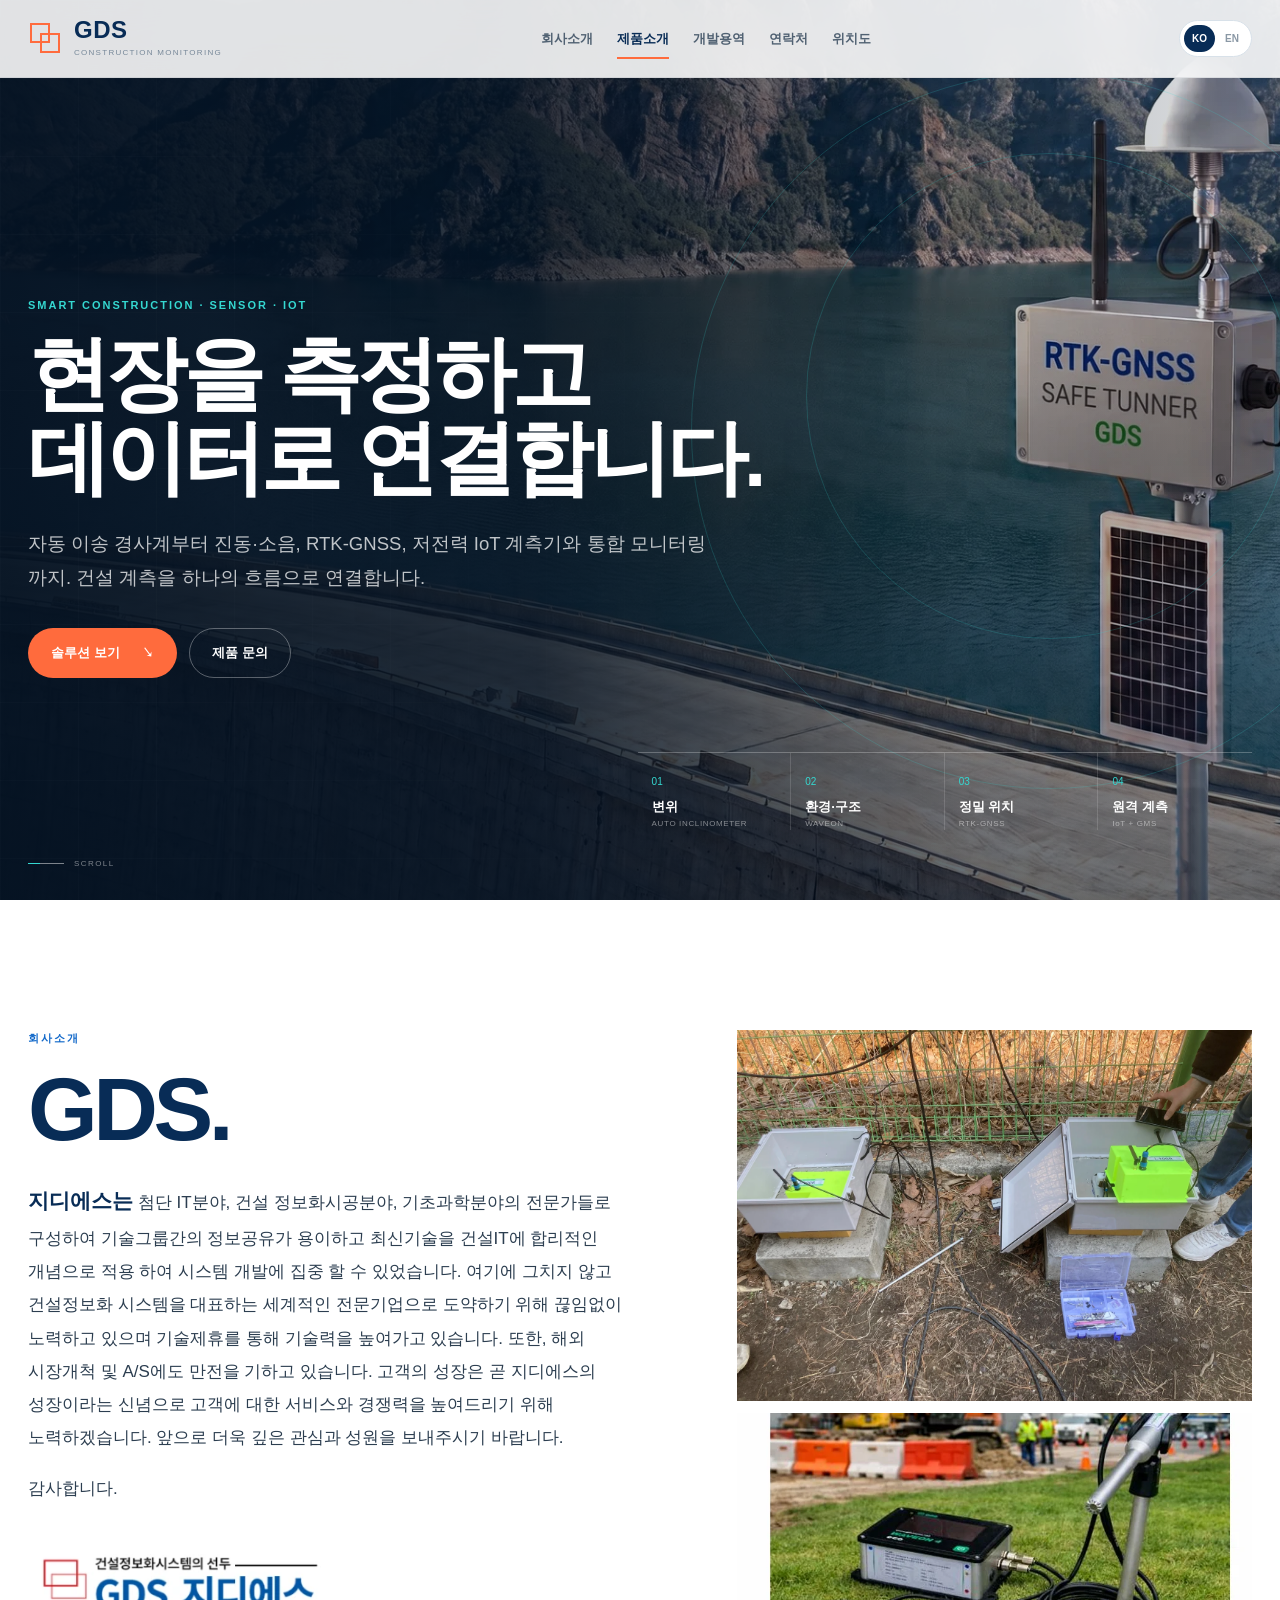
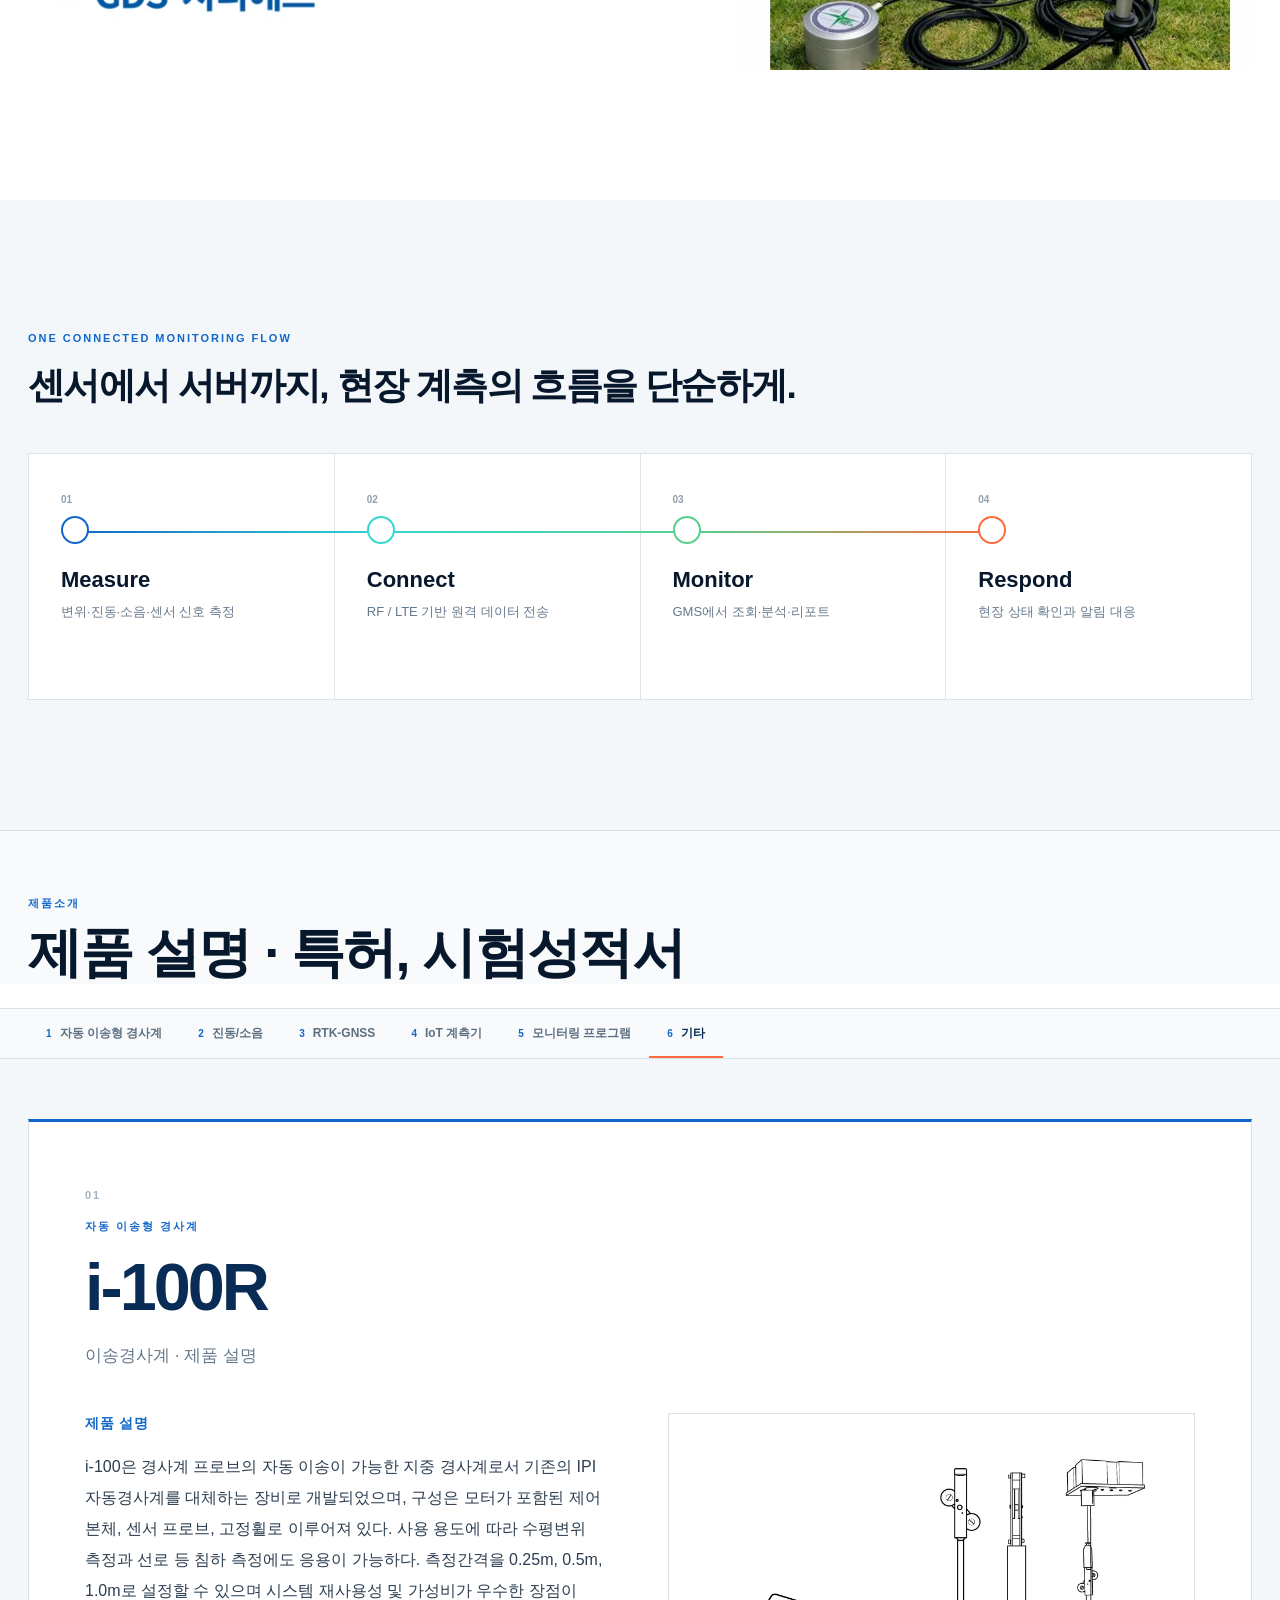
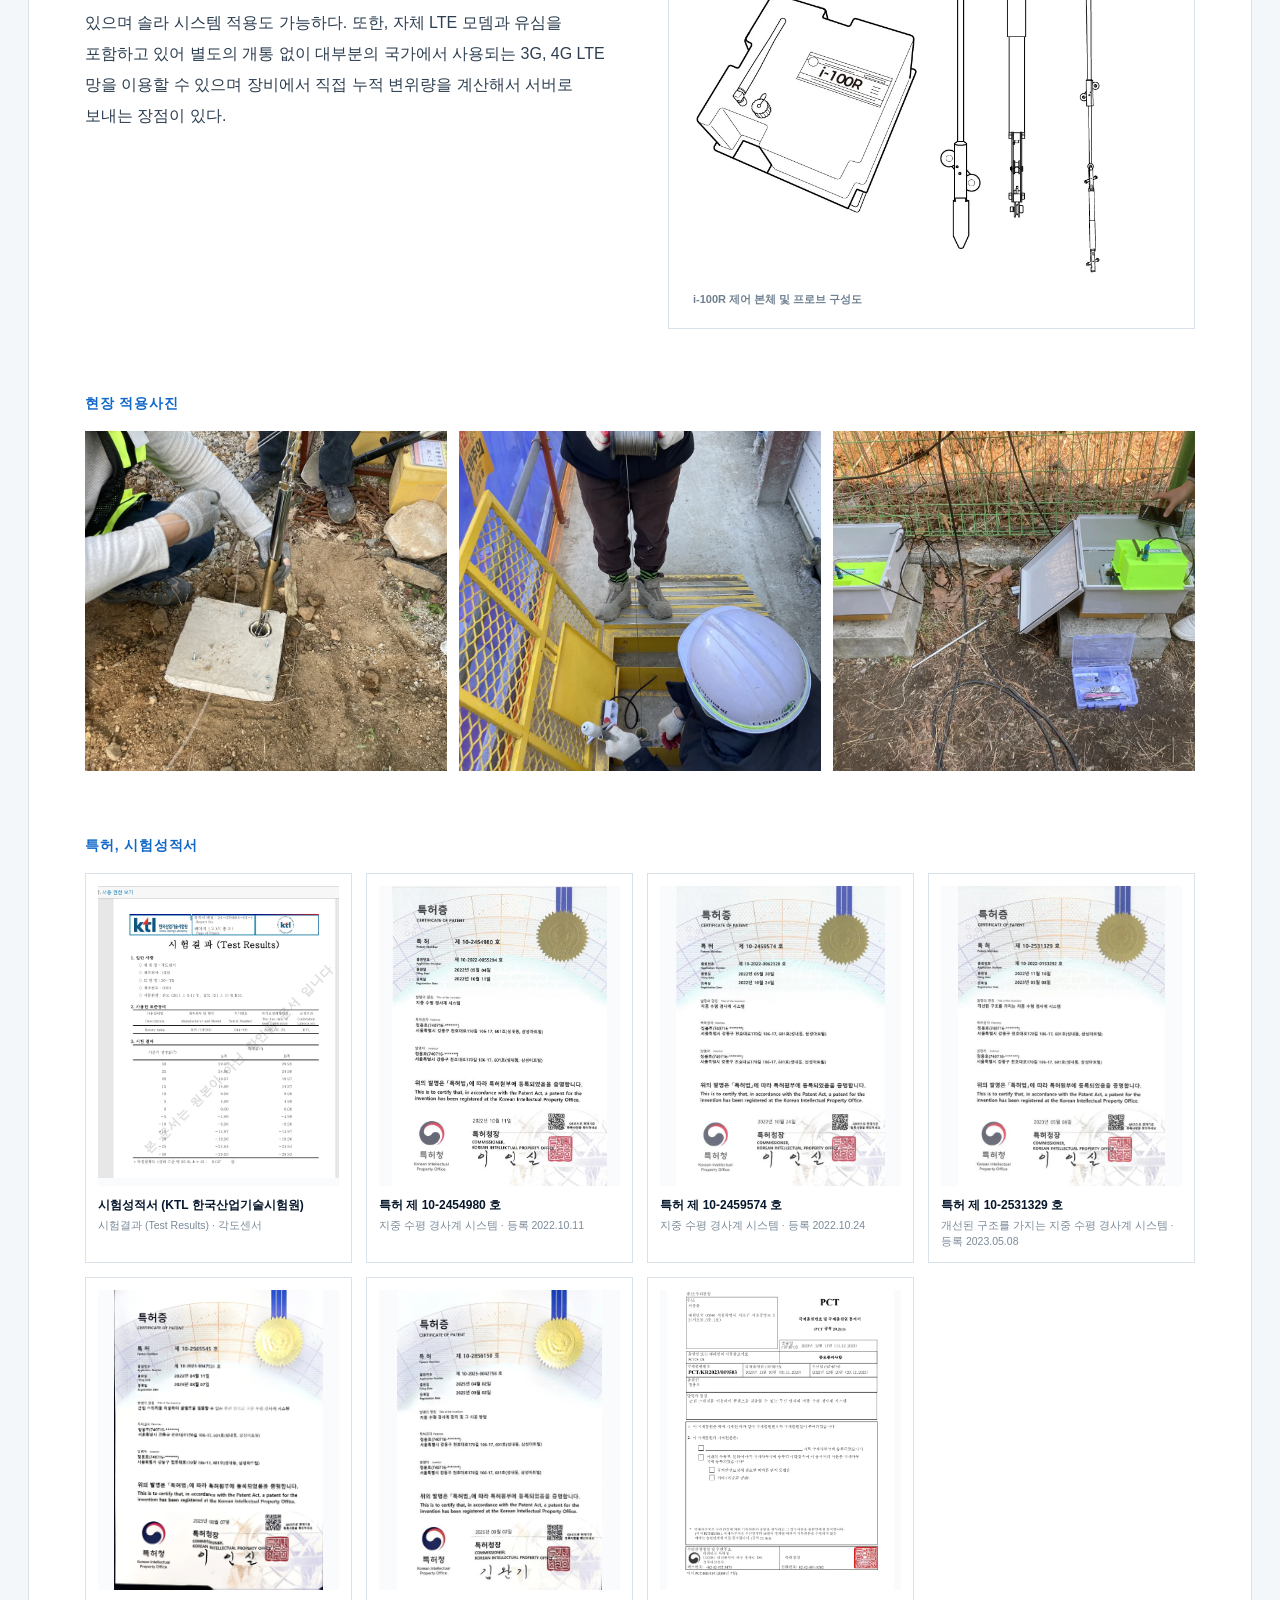
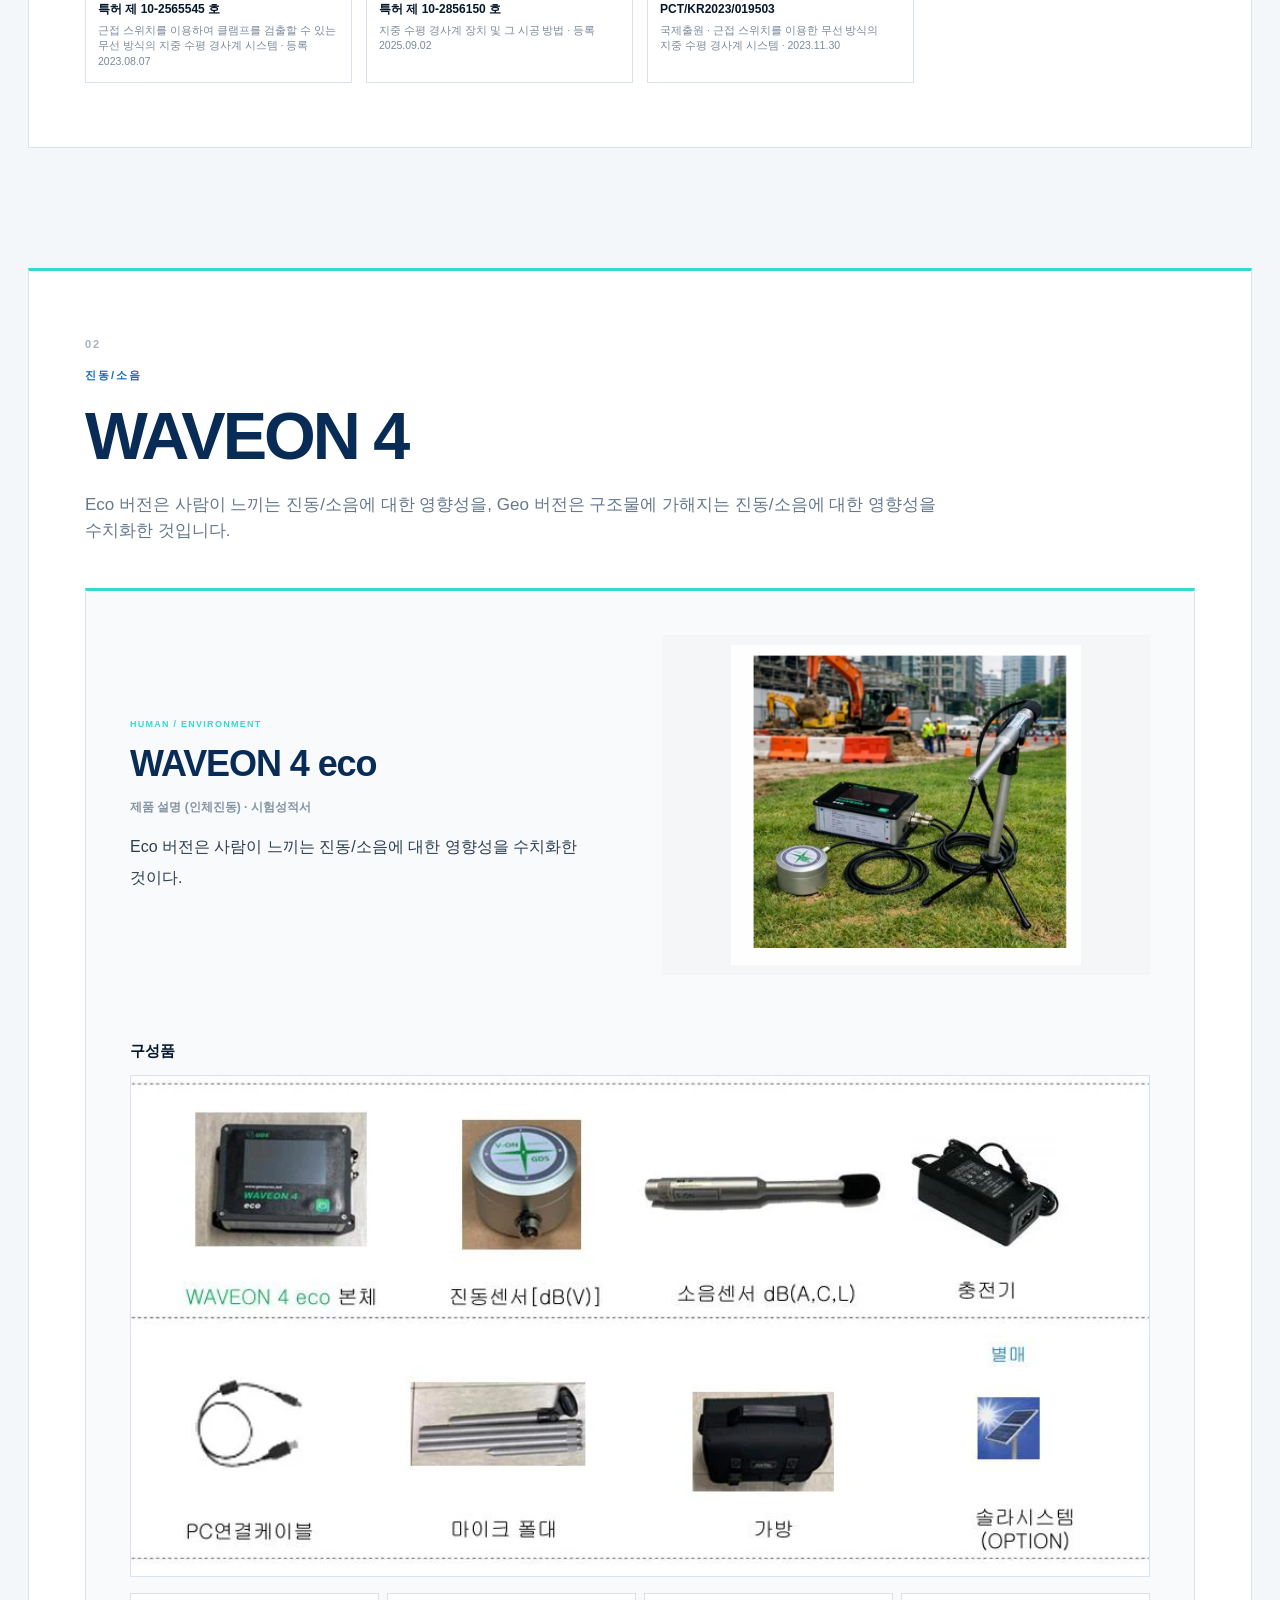
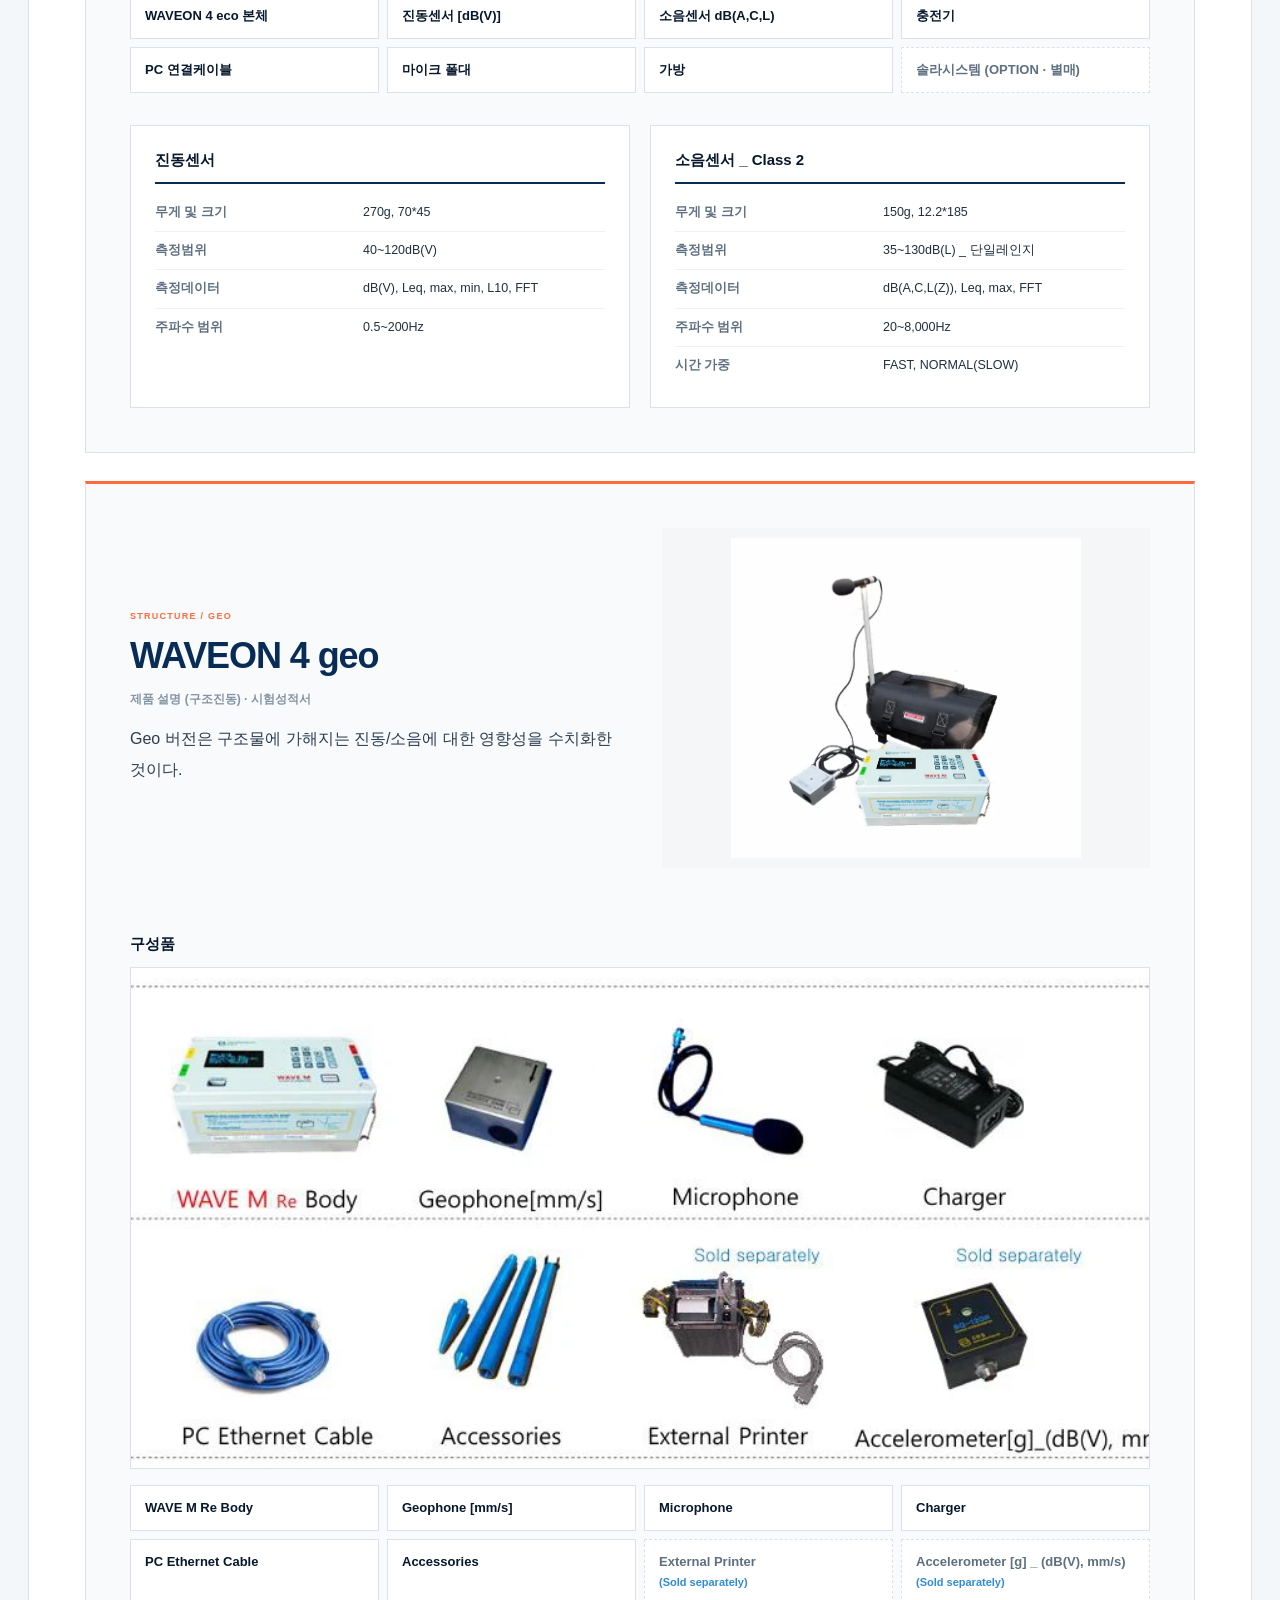
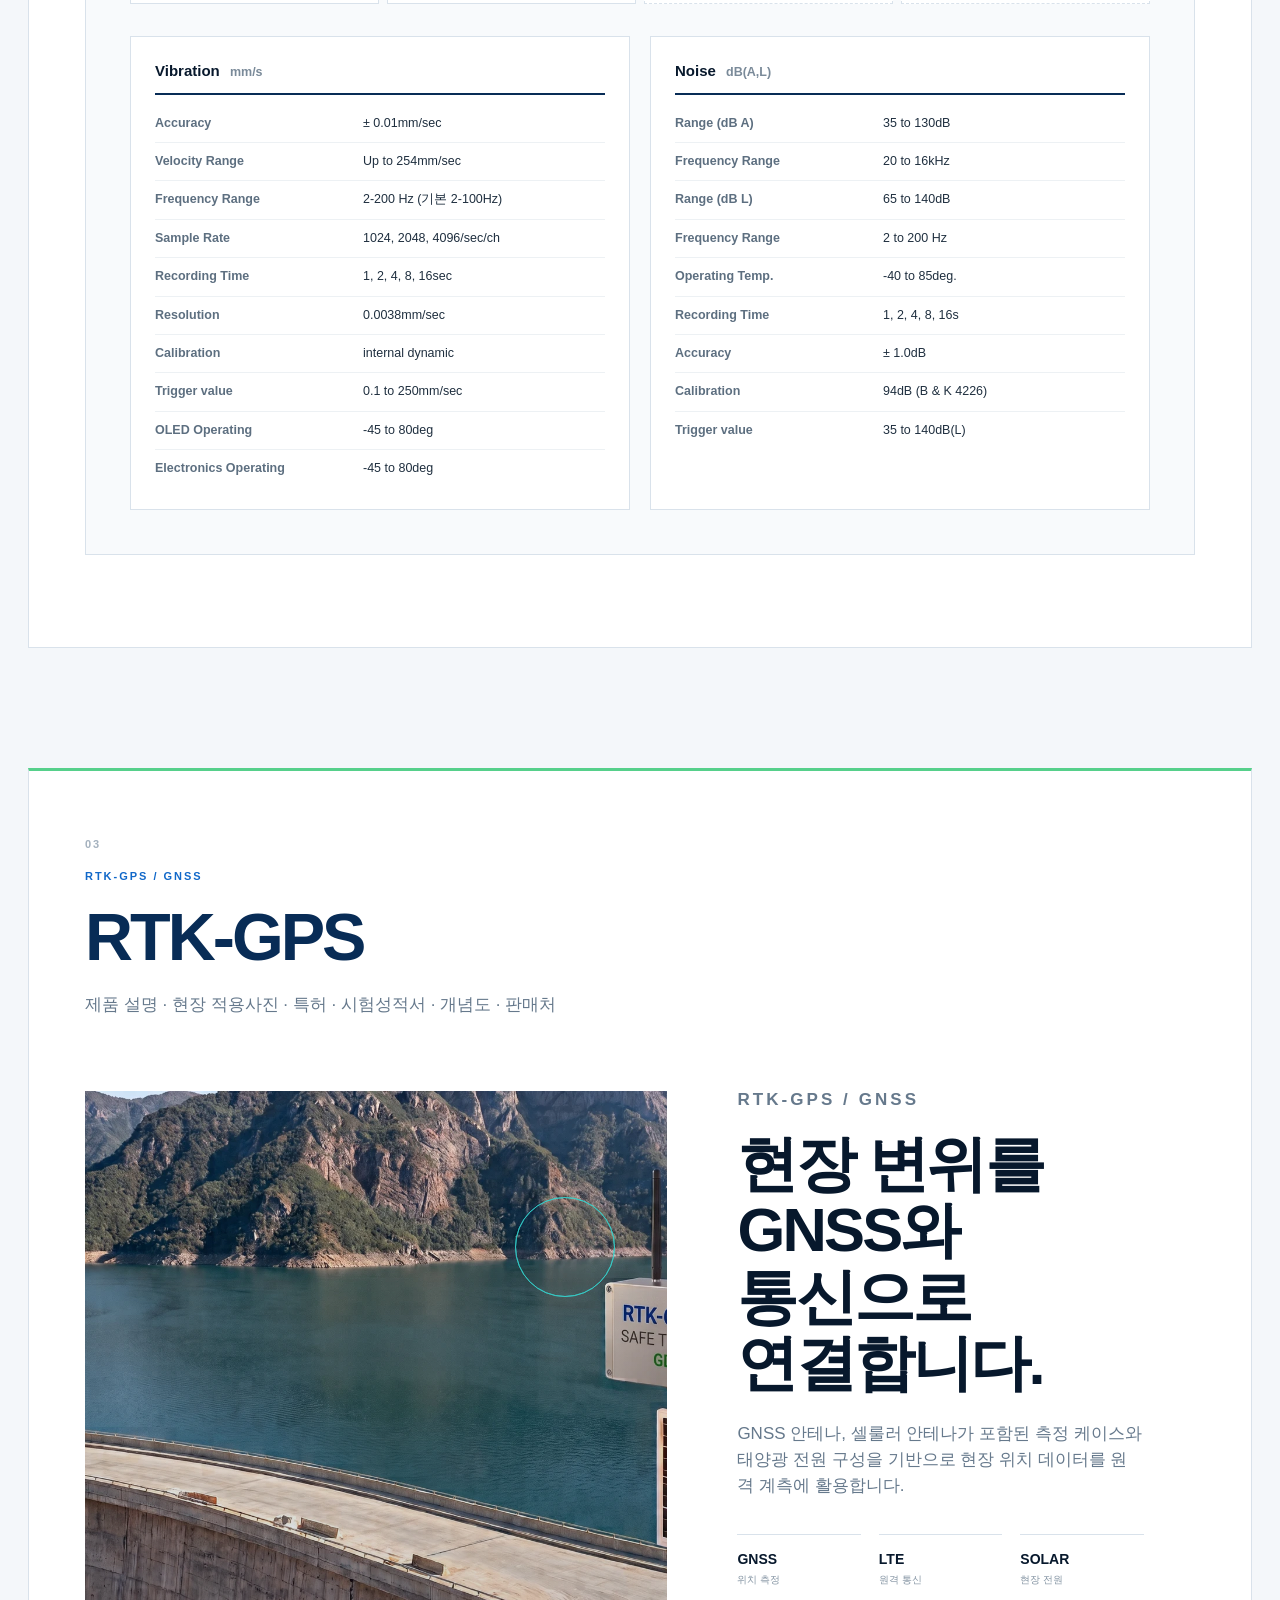
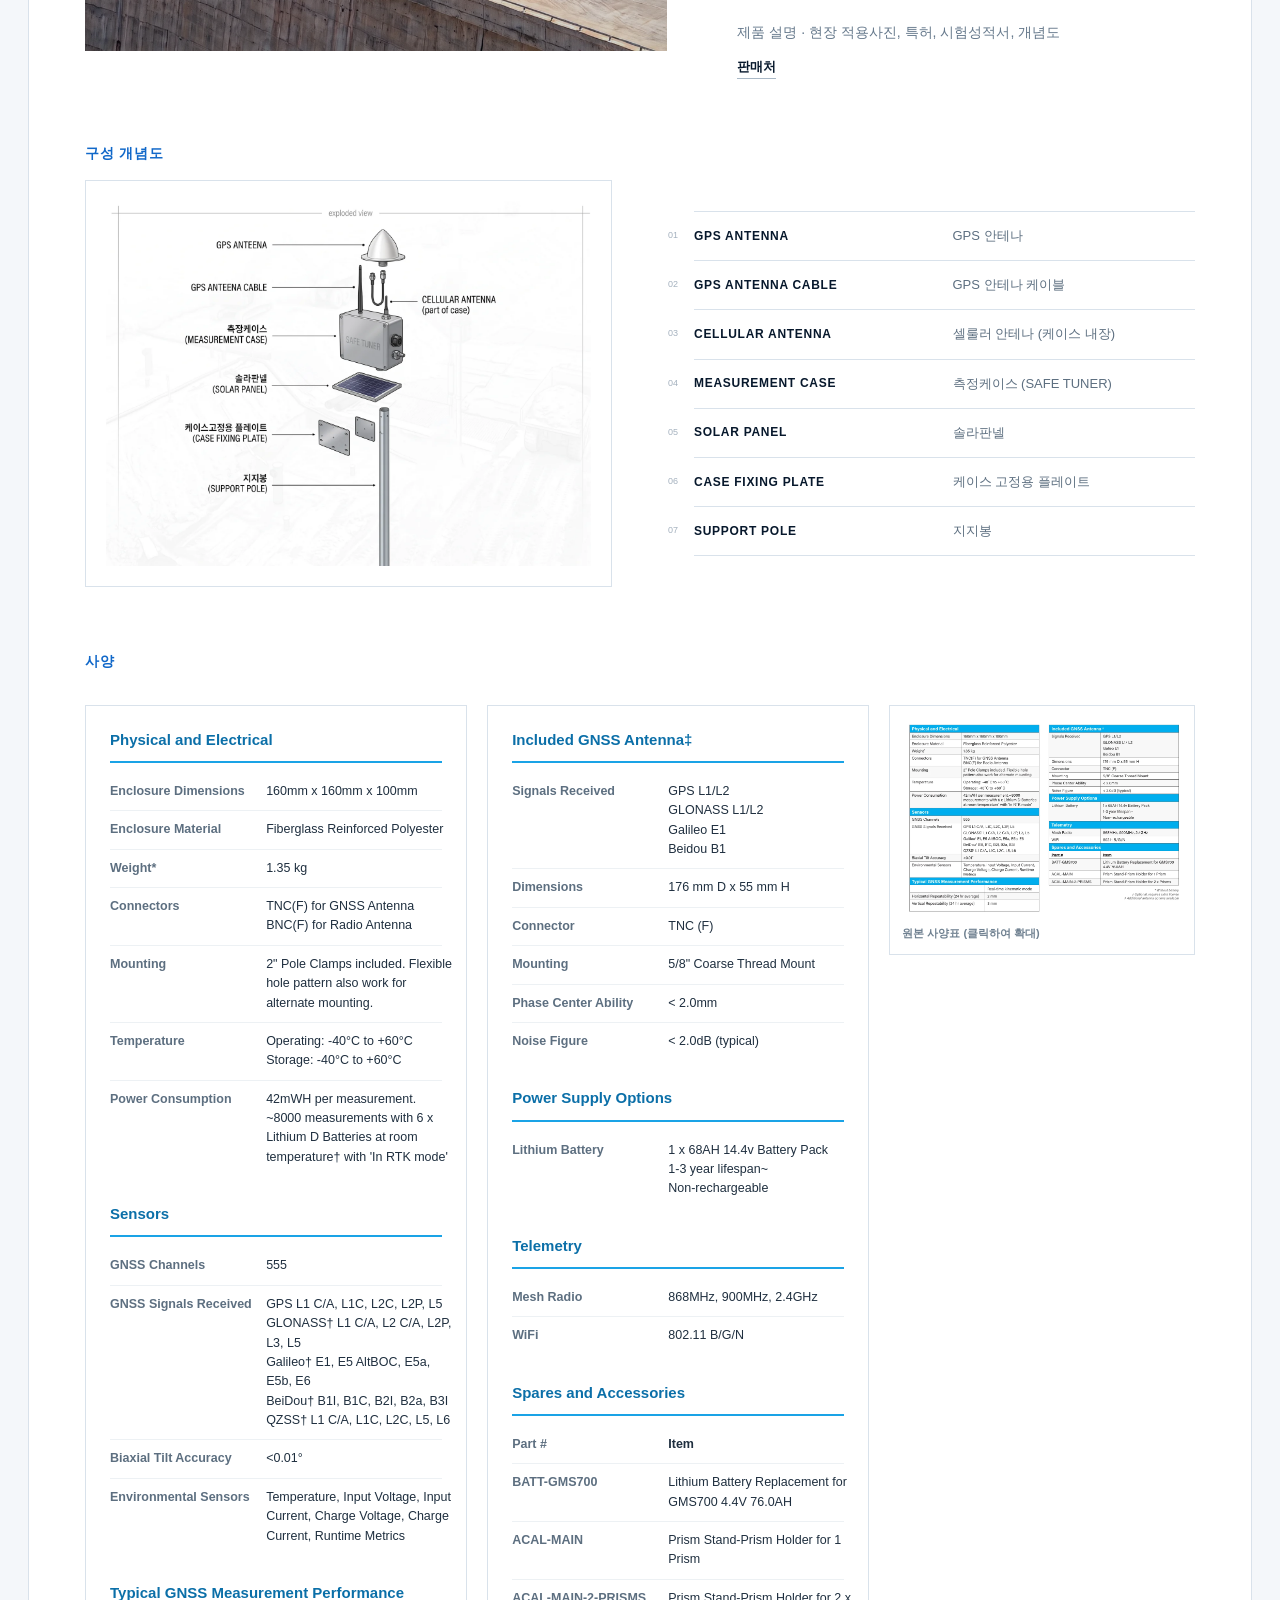
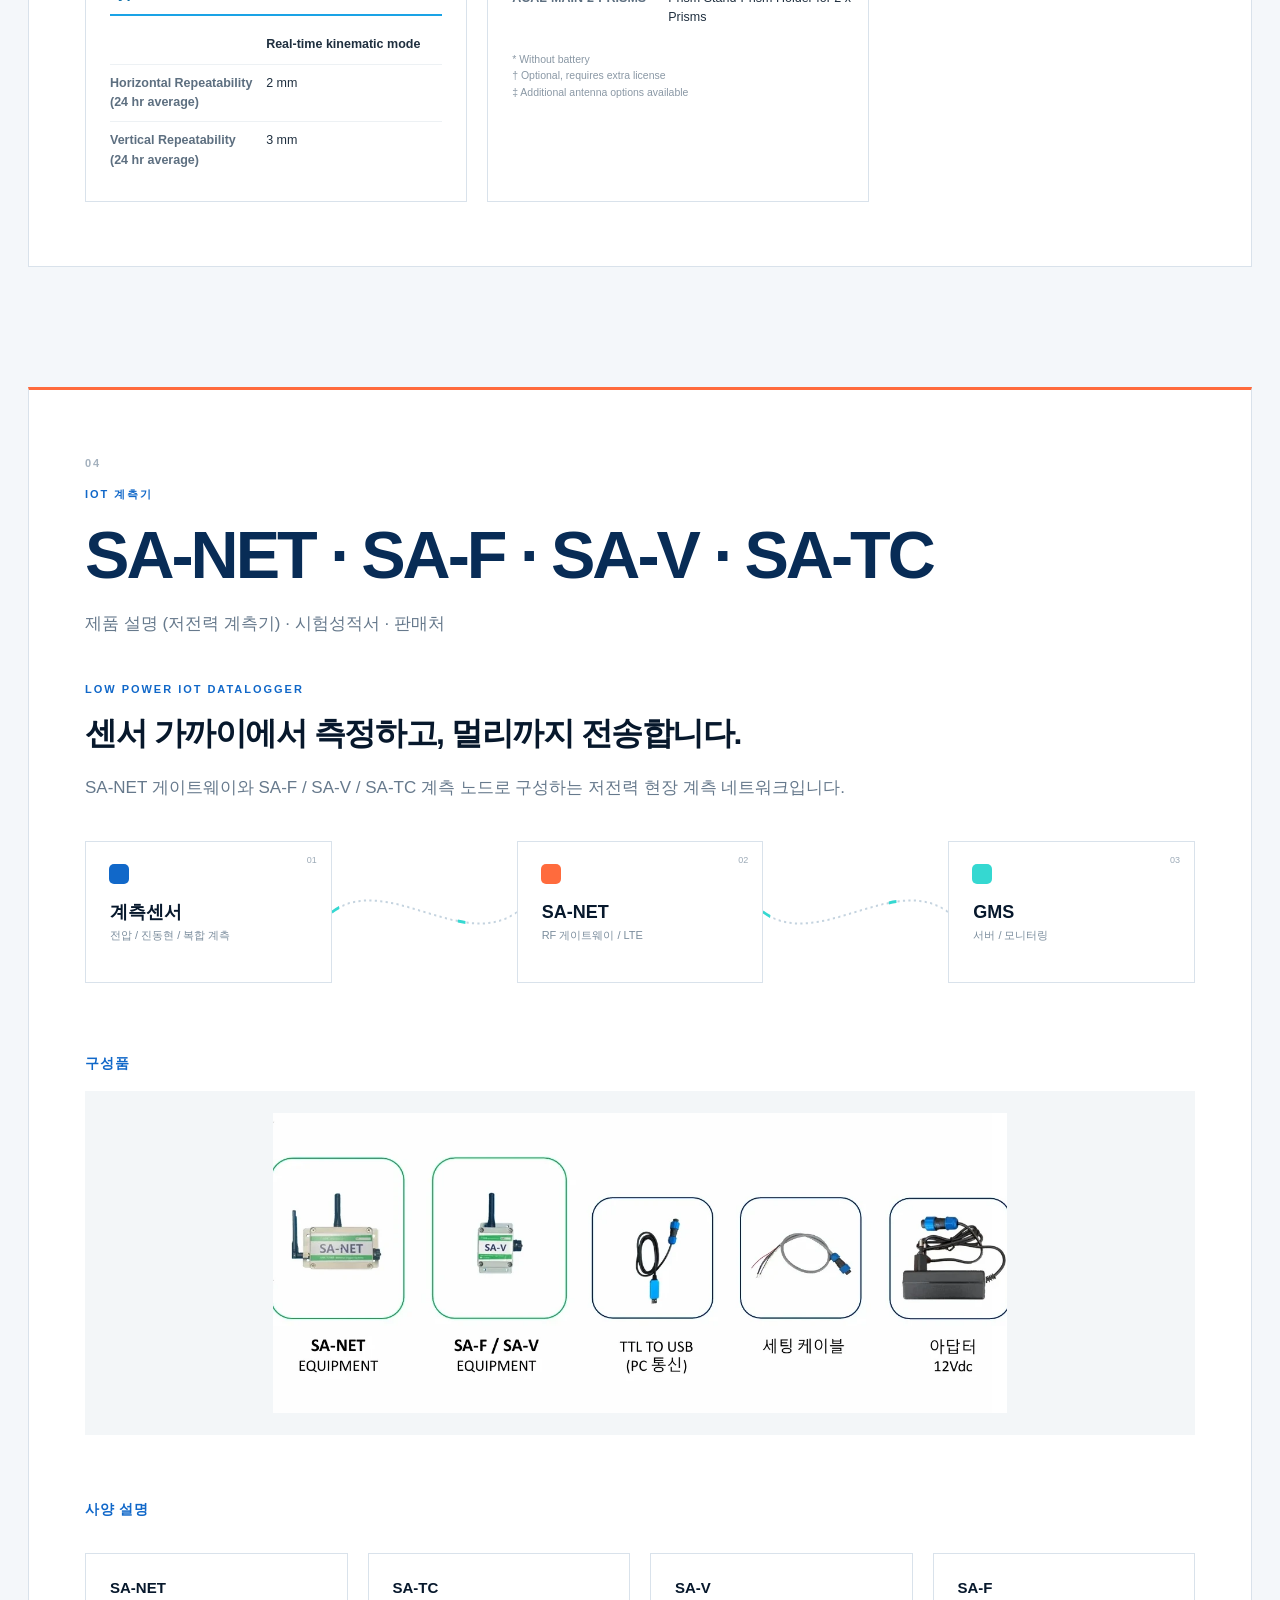
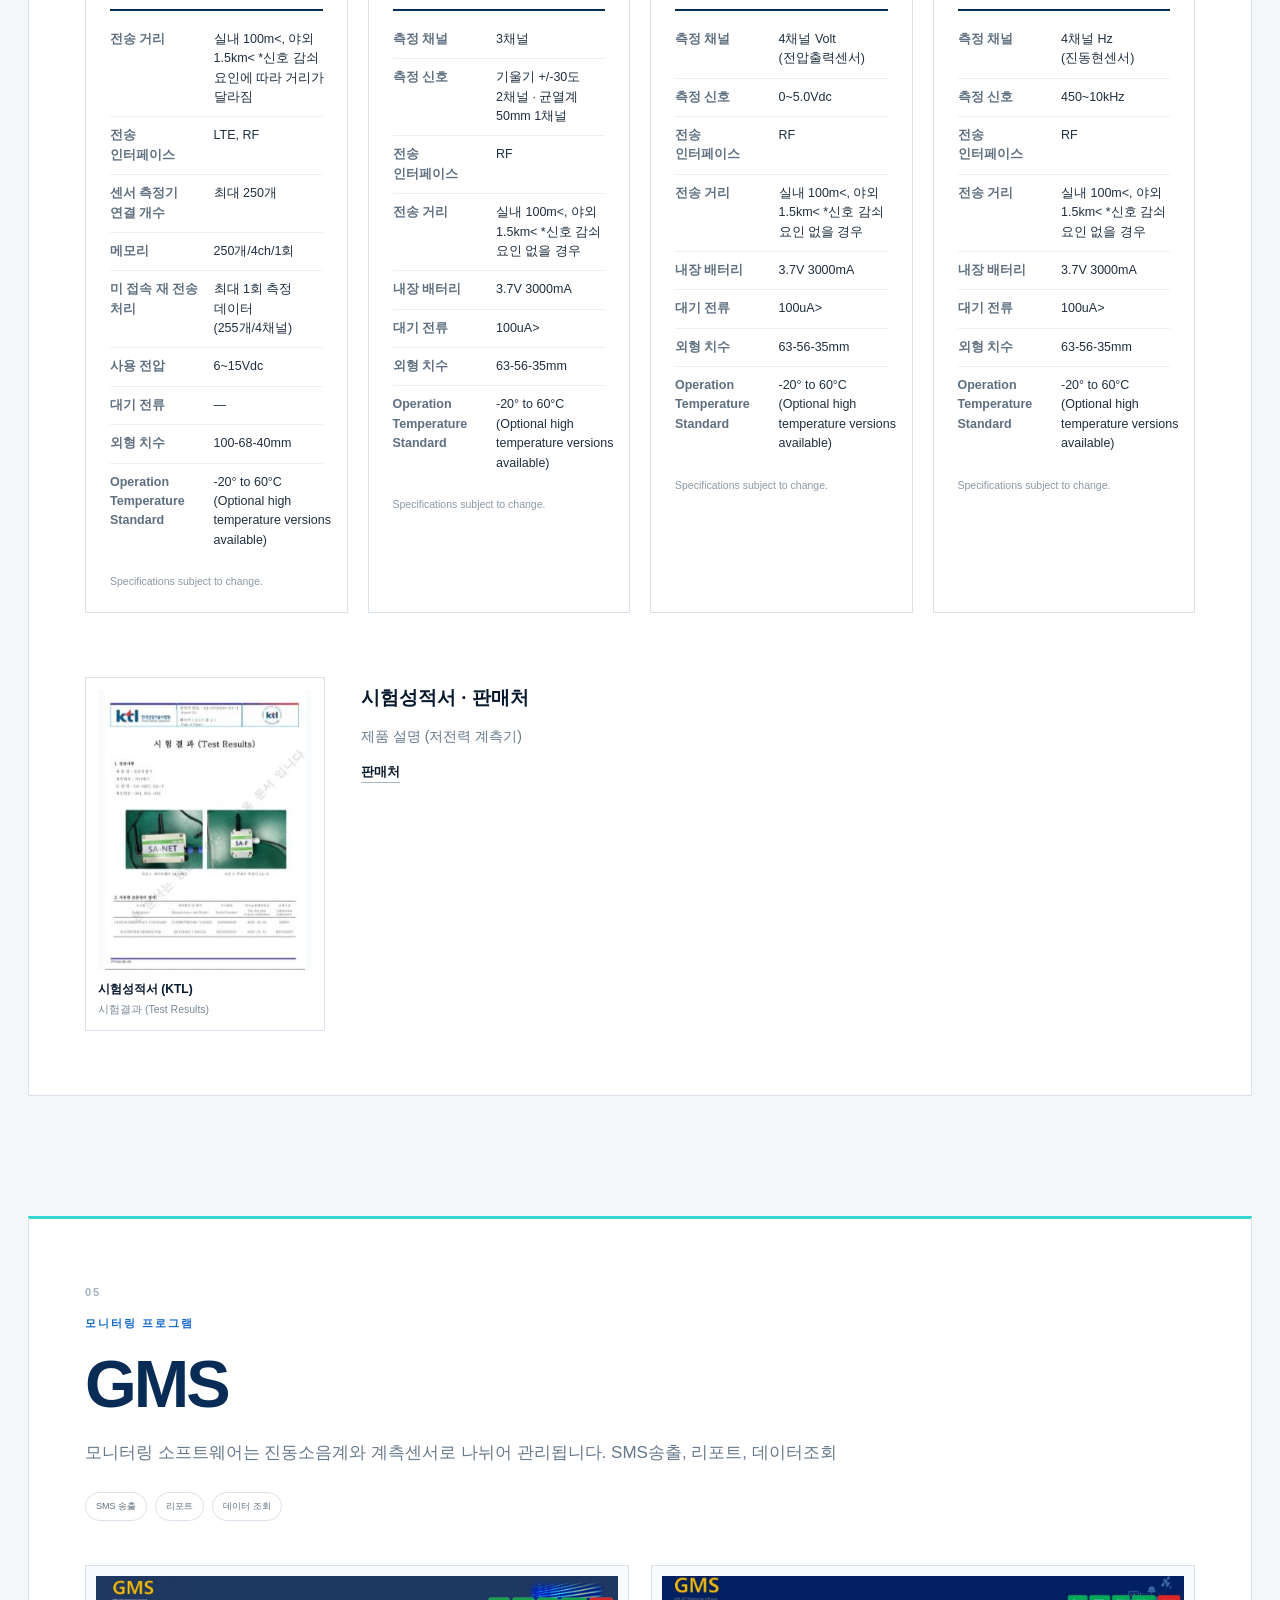
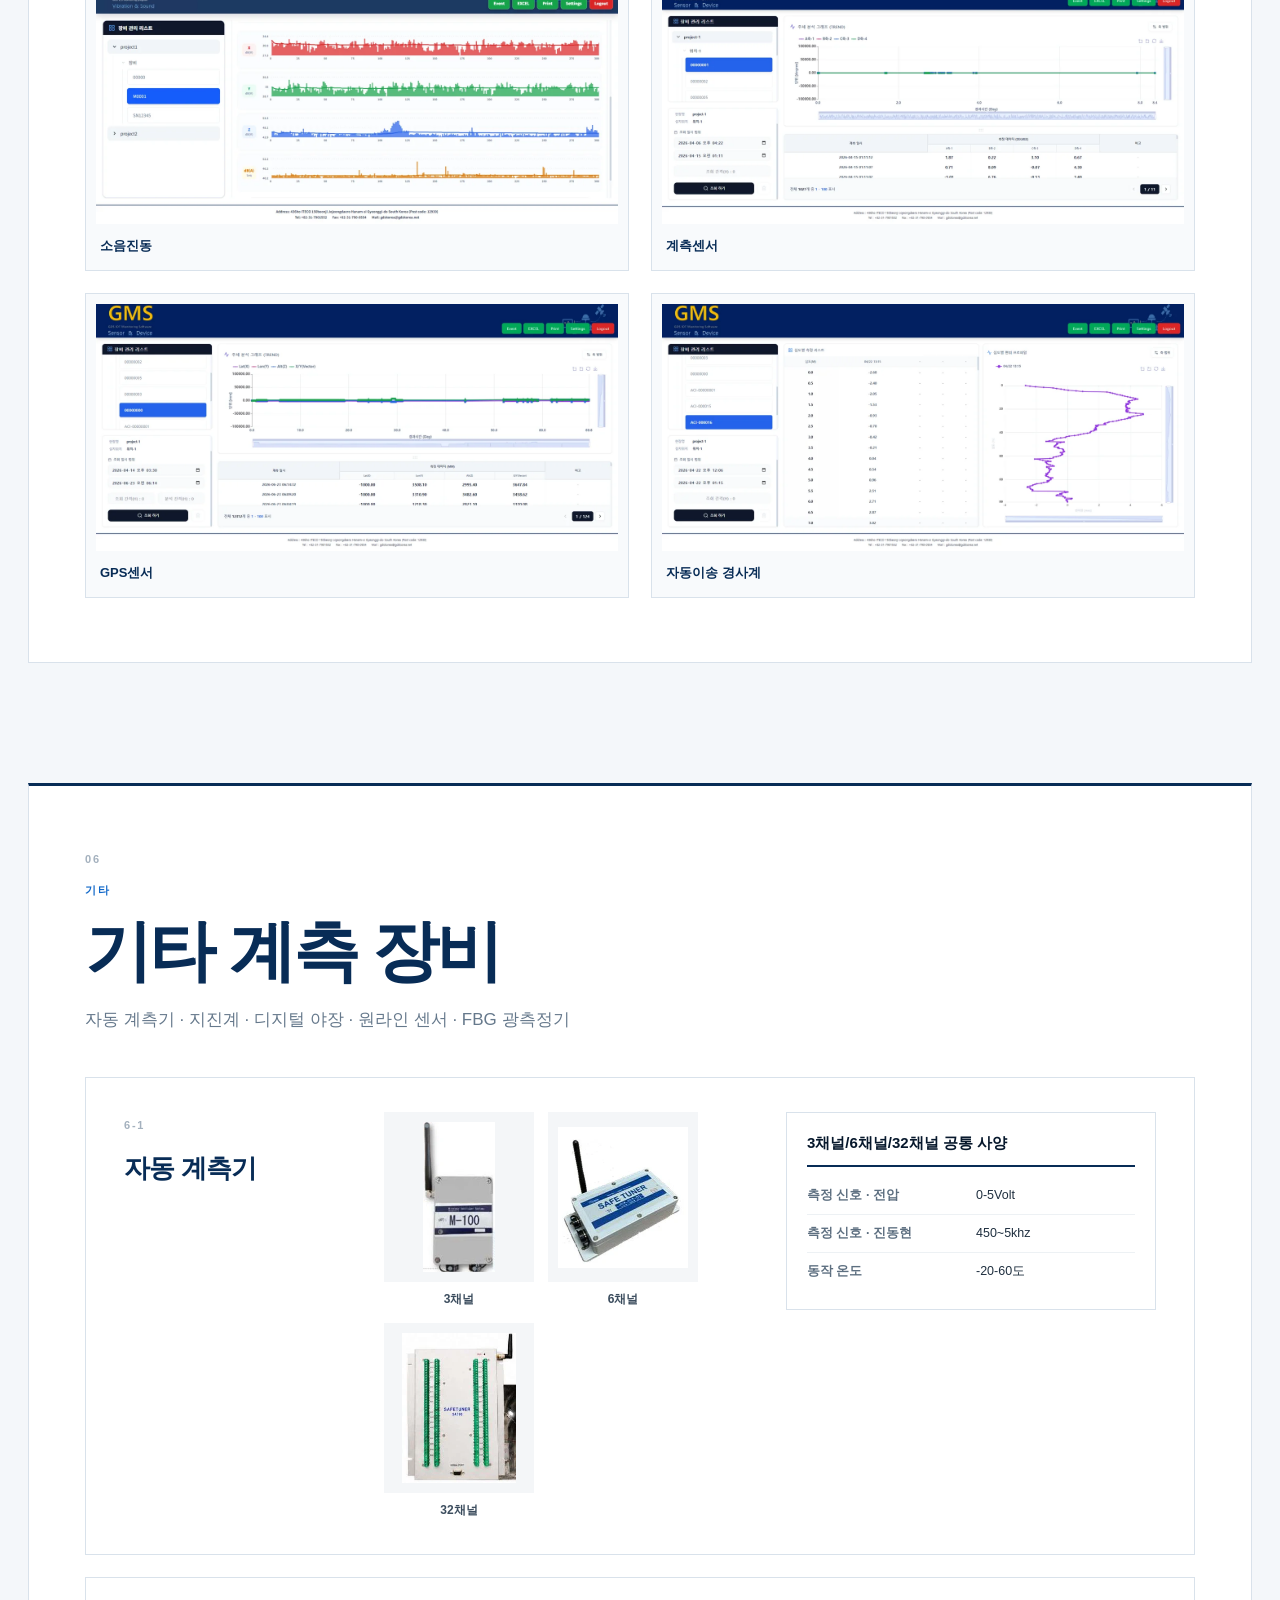
==== commit 35b951c3: "Contact: back to original layout, development note as plain text Co-Authored-By: Claude Fable 5.1 <n" ====
--- a/index.html
+++ b/index.html
@@ -6,7 +6,7 @@
   <meta name="description" content="GDS 지디에스 — 건설정보화시스템의 선두. 자동 이송형 경사계, 진동/소음, RTK-GNSS, IoT 계측기, 모니터링 프로그램" />
   <title>GDS | 건설정보화시스템의 선두 GDS 지디에스</title>
   <link rel="icon" href="data:image/svg+xml,%3Csvg xmlns='http://www.w3.org/2000/svg' viewBox='0 0 64 64'%3E%3Crect width='64' height='64' rx='12' fill='%23092b53'/%3E%3Cpath d='M14 18h18v18H14zM28 28h22v22H28z' fill='none' stroke='%23ff5b36' stroke-width='4'/%3E%3C/svg%3E" />
-  <link rel="stylesheet" href="styles.css?v=202609161407" />
+  <link rel="stylesheet" href="styles.css?v=202609161408" />
 </head>
 <body>
   <div class="scroll-progress" aria-hidden="true"><span id="progressBar"></span></div>
@@ -597,17 +597,10 @@
     </div>
 
     <section class="contact section" id="contact" data-observe>
-      <div class="section-heading reveal"><p class="eyebrow" data-ko="연락처" data-en="CONTACT" data-cms="contact-t1">연락처</p><h2 data-ko="연락처" data-en="Contact" data-cms="contact-t2">연락처</h2></div>
-      <div class="contact-grid reveal delay-1">
-        <a class="ctile" href="mailto:gdskorea@gdskorea.net"><span data-cms-text="contact-x1">E-MAIL</span><b data-cms-text="contact-x2">gdskorea@gdskorea.net</b></a>
-        <div class="ctile"><span data-cms-text="contact-x3">TEL</span><b data-cms-text="contact-x4">+82-31-790-1552</b></div>
-        <div class="ctile"><span data-cms-text="contact-x5">FAX</span><b data-cms-text="contact-x6">+82-31-790-0554</b></div>
-        <div class="ctile"><span data-cms-text="contact-x7">ADDRESS</span><b data-ko="경기도 하남시 조정대로 150, 아이테코 436호 (12930)" data-en="#436 ITECO, 150 Jojeong-daero, Hanam-si, Gyeonggi-do, Republic of Korea 12930" data-cms="contact-t3">경기도 하남시 조정대로 150, 아이테코 436호 (12930)</b></div>
-      </div>
-      <div class="contact-actions reveal delay-2">
-        <div class="rnd-note" id="rnd"><p class="eyebrow" data-ko="개발용역" data-en="DEVELOPMENT SERVICES" data-cms="rnd-t1">개발용역</p><p data-ko="건설 계측 관련 제품 개발이 가능하고 양산 수량을 선 구입하면 무상 개발가능." data-en="Construction instrumentation products can be developed, and development is free of charge when production quantities are purchased in advance." data-cms="rnd-t2">건설 계측 관련 제품 개발이 가능하고 양산 수량을 선 구입하면 무상 개발가능.</p></div>
-        <button class="dealer-banner modal-open" data-modal="dealerModal"><span><small data-ko="총판 광고" data-en="DISTRIBUTOR NOTICE" data-cms="rnd-t3">총판 광고</small><b data-ko="지역 총판 협력사를 모십니다." data-en="Regional distribution partners wanted." data-cms="rnd-t4">지역 총판 협력사를 모십니다.</b></span><i>↗</i></button>
-      </div>
+      <div class="contact-main reveal"><p class="eyebrow" data-ko="연락처" data-en="CONTACT" data-cms="contact-t1">연락처</p><h2 data-ko="연락처" data-en="Contact" data-cms="contact-t2">연락처</h2><a class="mail-link" href="mailto:gdskorea@gdskorea.net">gdskorea@gdskorea.net <i>↗</i></a>
+        <div class="rnd-plain" id="rnd"><p class="eyebrow" data-ko="개발용역" data-en="DEVELOPMENT SERVICES" data-cms="rnd-t1">개발용역</p><p data-ko="건설 계측 관련 제품 개발이 가능하고 양산 수량을 선 구입하면 무상 개발가능." data-en="Construction instrumentation products can be developed, and development is free of charge when production quantities are purchased in advance." data-cms="rnd-t2">건설 계측 관련 제품 개발이 가능하고 양산 수량을 선 구입하면 무상 개발가능.</p></div>
+      </div>
+      <div class="contact-info reveal delay-1"><dl><div><dt data-cms-text="rnd-x1">TEL</dt><dd data-cms-text="rnd-x2">+82-31-790-1552</dd></div><div><dt data-cms-text="rnd-x3">FAX</dt><dd data-cms-text="rnd-x4">+82-31-790-0554</dd></div><div><dt data-cms-text="rnd-x5">ADDRESS</dt><dd data-ko="경기도 하남시 조정대로 150, 아이테코 436호 (12930)" data-en="#436 ITECO, 150 Jojeong-daero, Hanam-si, Gyeonggi-do, Republic of Korea 12930" data-cms="rnd-t3">경기도 하남시 조정대로 150, 아이테코 436호 (12930)</dd></div></dl><button class="dealer-banner modal-open" data-modal="dealerModal"><span data-ko="총판 광고 — 지역 총판 협력사를 모십니다." data-en="Distributor notice — Regional distribution partners wanted." data-cms="rnd-t4">총판 광고 — 지역 총판 협력사를 모십니다.</span><i>↗</i></button></div>
     </section>
 
     <section class="location section" id="location" data-observe>
@@ -639,6 +632,6 @@
 
   <div class="lightbox" id="lightbox" aria-hidden="true" role="dialog"><div class="modal-backdrop lightbox-close"></div><button class="modal-x lightbox-close" aria-label="Close">×</button><img src="" alt="" id="lightboxImg"></div>
 
-  <script src="app.js?v=202609161407"></script>
+  <script src="app.js?v=202609161408"></script>
 </body>
 </html>
--- a/styles.css
+++ b/styles.css
@@ -98,31 +98,12 @@
 .iot-heading{max-width:none}.iot-heading h2{font-size:clamp(24px,2.5vw,34px)}
 @media(min-width:1051px){.iot-heading h2{white-space:nowrap}}
 
-/* development note merged into contact */
-.rnd-note{margin-top:38px;background:linear-gradient(115deg,#0a315d 0%,#0b2646 55%,#07192e 100%);color:#fff;padding:26px 28px;border-radius:4px;scroll-margin-top:calc(var(--header) + 24px)}
-.rnd-note .eyebrow{color:var(--cyan);margin-bottom:8px}.rnd-note p:not(.eyebrow){margin:0;font-size:16px;line-height:1.75;color:#e6eef5;word-break:keep-all}
-.contact{align-items:stretch}
-
 /* flow heading: one line, smaller; products heading: larger */
 .intro .section-heading{max-width:none;margin-bottom:48px}.intro .section-heading h2{font-size:clamp(26px,2.9vw,40px)}
 @media(min-width:1051px){.intro .section-heading h2{white-space:nowrap}}
 .products-intro h2{font-size:clamp(34px,4.2vw,56px)}
 
-/* development note above contact heading, light style */
-.rnd-note{margin:0 0 40px;background:var(--paper);color:var(--ink);border:1px solid var(--line);border-left:3px solid var(--blue);border-radius:0;padding:22px 26px}
-.rnd-note .eyebrow{color:var(--blue)}.rnd-note p:not(.eyebrow){color:#2c3e50;font-size:15px}
-.contact h2{font-size:clamp(28px,3.2vw,42px)}.mail-link{font-size:clamp(18px,2vw,26px);margin-top:18px}
 
-/* contact section redesign */
-.contact{display:block;border-top:1px solid var(--line)}
-.contact .section-heading{margin-bottom:30px}.contact h2{font-size:clamp(28px,3.2vw,42px)}
-.contact-grid{display:grid;grid-template-columns:1.3fr 1fr 1fr 1.6fr;gap:1px;background:var(--line);border:1px solid var(--line)}
-.ctile{display:block;background:#fff;padding:22px 24px;color:inherit;min-height:104px}.ctile span{display:block;font-size:10px;letter-spacing:.14em;font-weight:800;color:#8192a1;margin-bottom:9px}.ctile b{font-size:15.5px;line-height:1.5;word-break:keep-all}
-a.ctile{transition:background .25s}a.ctile b{color:var(--navy);border-bottom:2px solid var(--navy);padding-bottom:1px}a.ctile:hover{background:#f7f9fb}
-.contact-actions{display:grid;grid-template-columns:1fr 1fr;gap:16px;margin-top:16px;align-items:stretch}
-.contact-actions .rnd-note{margin:0;display:flex;flex-direction:column;justify-content:center;padding:24px 28px}
-.contact-actions .dealer-banner{padding:22px 28px;text-align:left;border-radius:0}.dealer-banner span{display:flex;flex-direction:column;gap:6px}.dealer-banner small{font-size:10px;letter-spacing:.14em;font-weight:800;color:rgba(255,255,255,.8)}.dealer-banner b{font-size:16px;font-weight:800}.dealer-banner i{font-size:20px}
-@media(max-width:1050px){.contact-grid{grid-template-columns:1fr 1fr}}
-@media(max-width:760px){.contact-grid{grid-template-columns:1fr}.ctile{min-height:0;padding:16px 18px}.contact-actions{grid-template-columns:1fr}}
-.hero h1{font-size:clamp(40px,5.4vw,76px)}
-@media(max-width:760px){.hero h1{font-size:clamp(38px,11vw,56px)}}
+/* development note as plain text under the e-mail */
+.rnd-plain{margin-top:40px;max-width:520px}.rnd-plain .eyebrow{margin-bottom:8px}.rnd-plain p:not(.eyebrow){margin:0;font-size:15px;line-height:1.75;color:var(--muted);word-break:keep-all}
+.contact h2{font-size:clamp(30px,3.4vw,46px)}.mail-link{font-size:clamp(19px,2.2vw,28px);margin-top:20px}
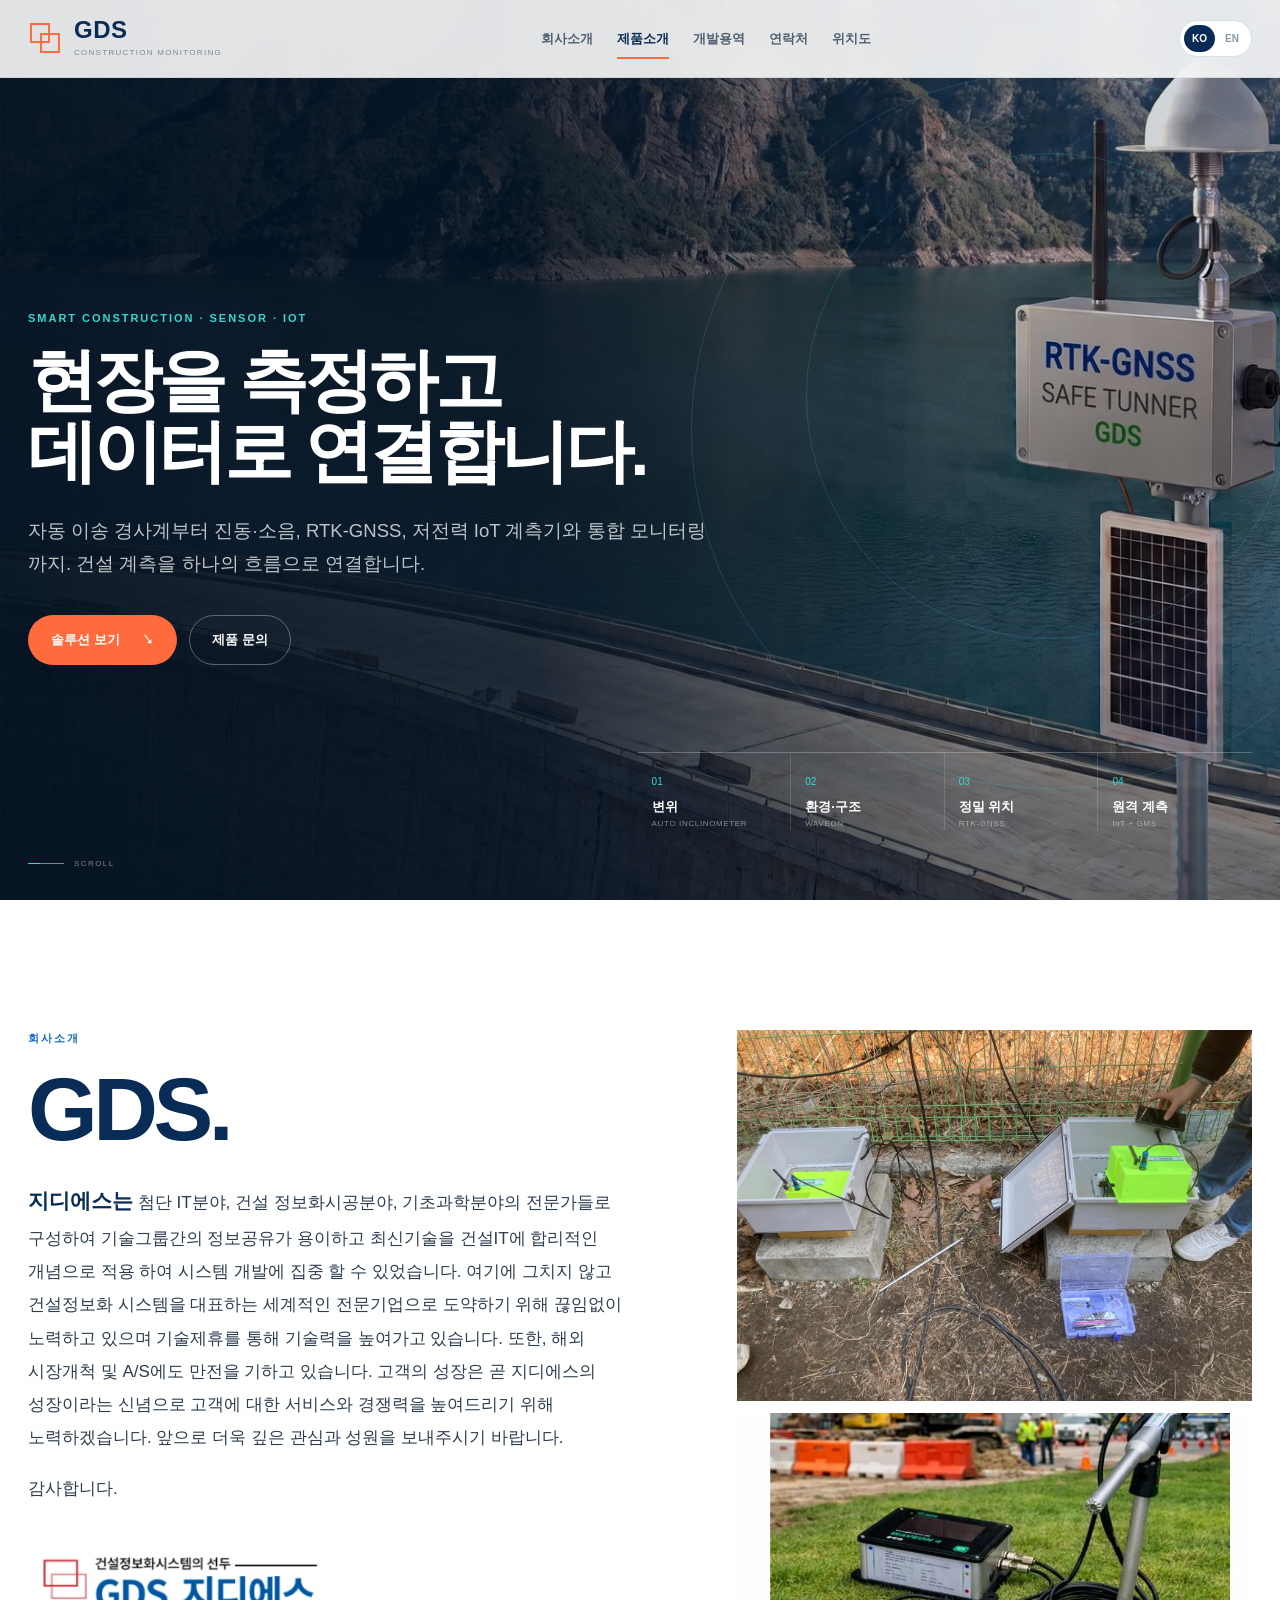
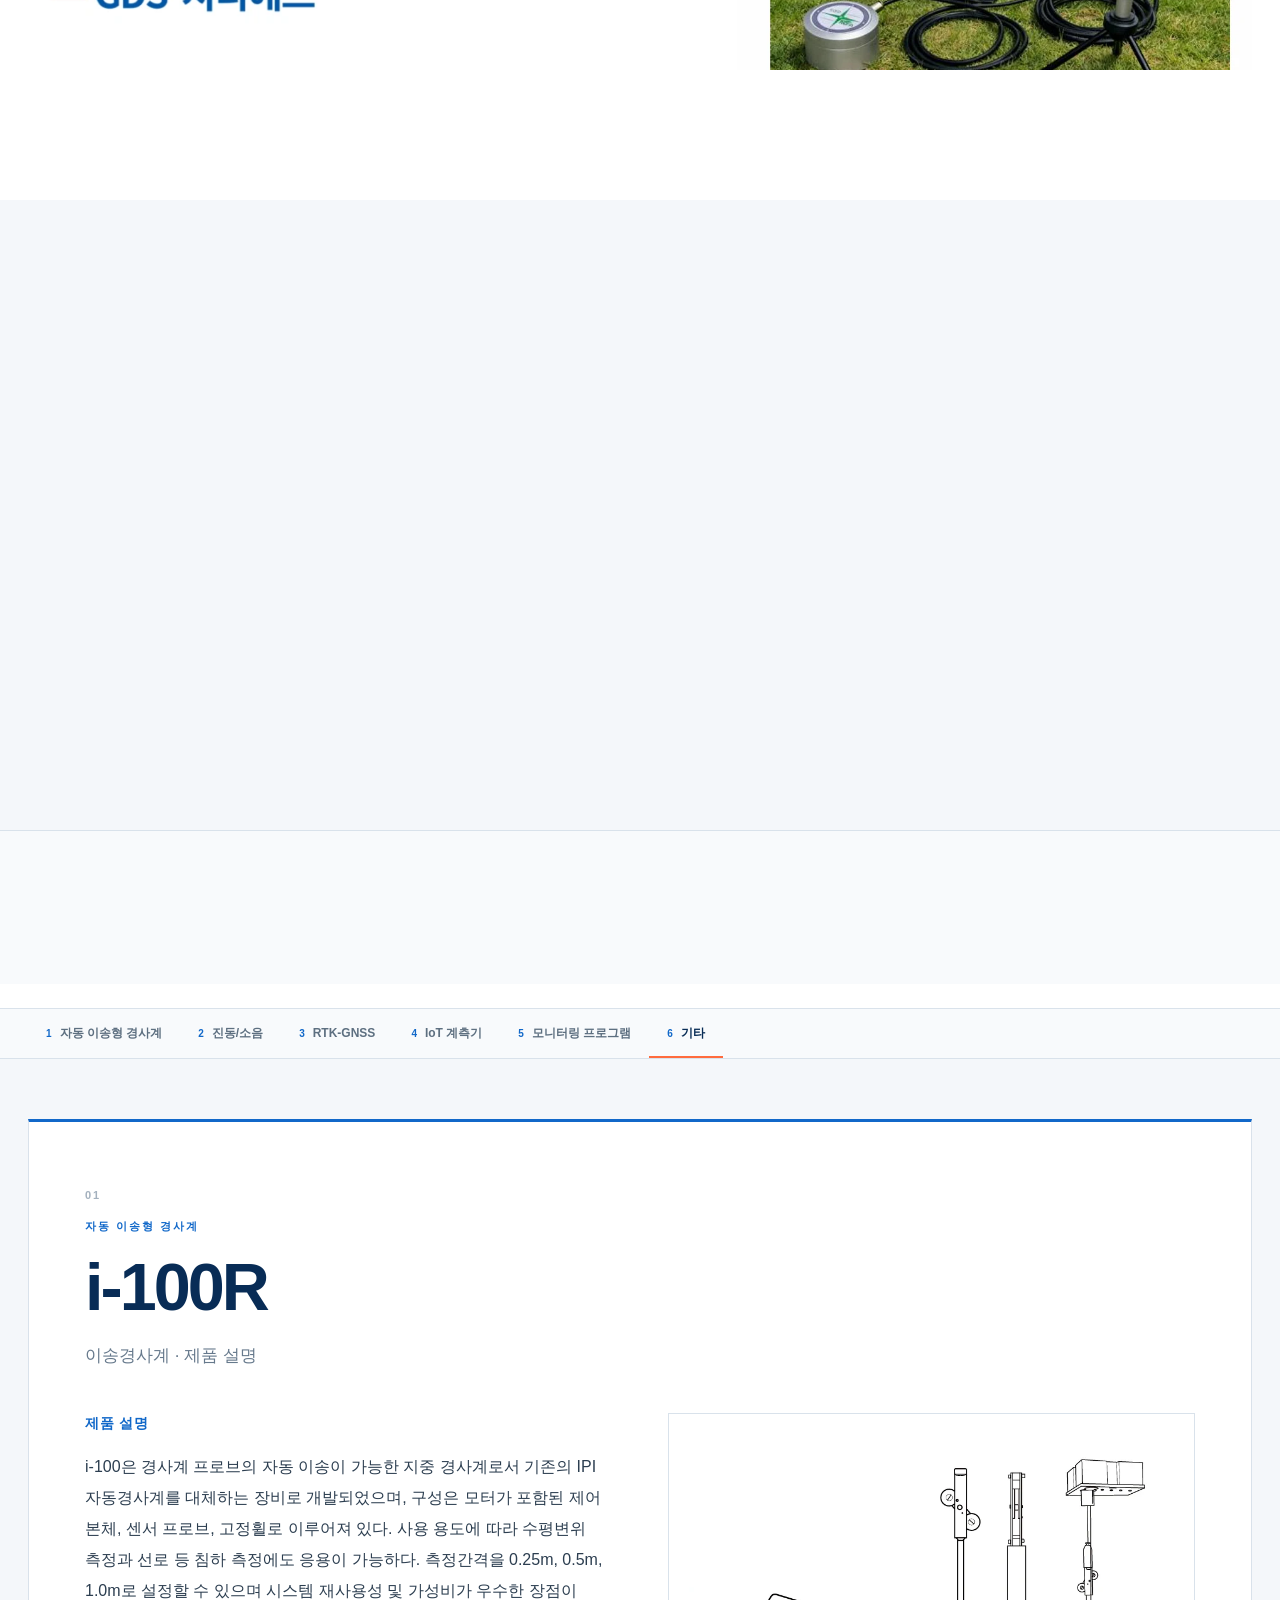
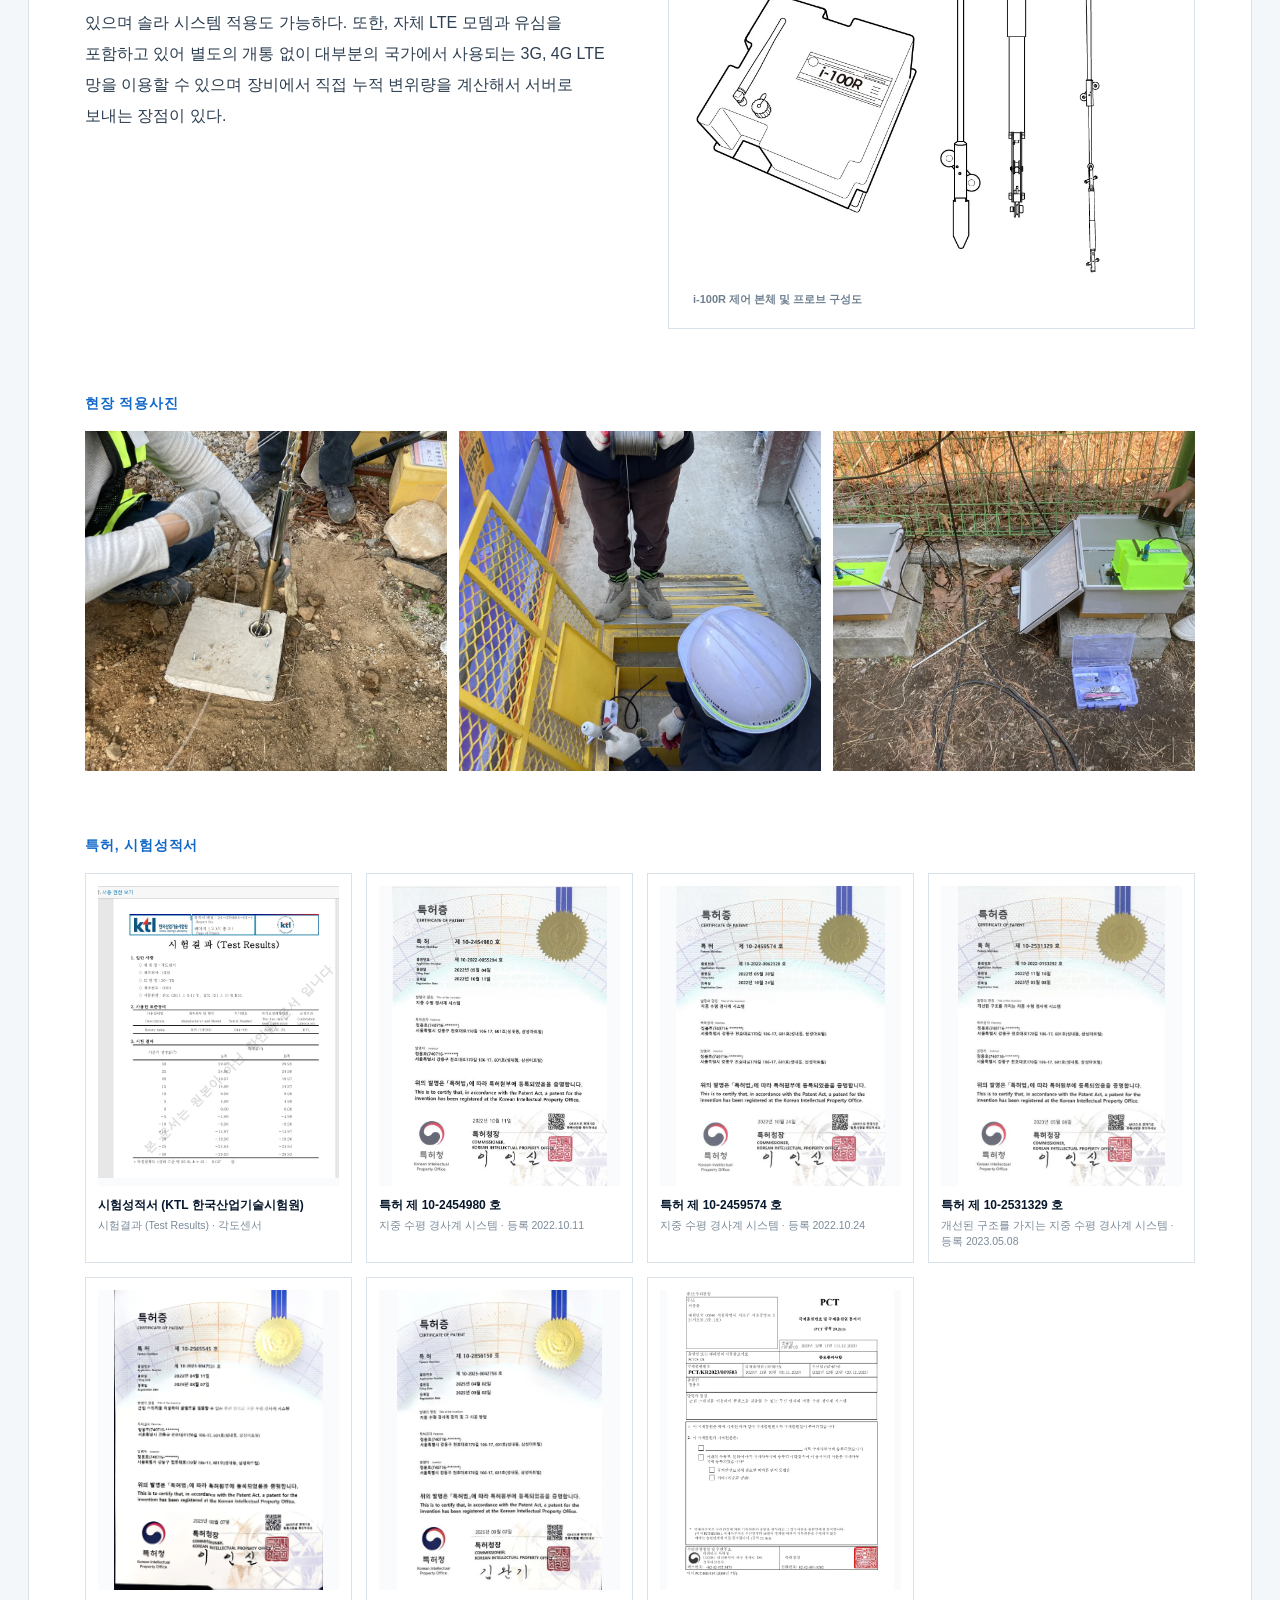
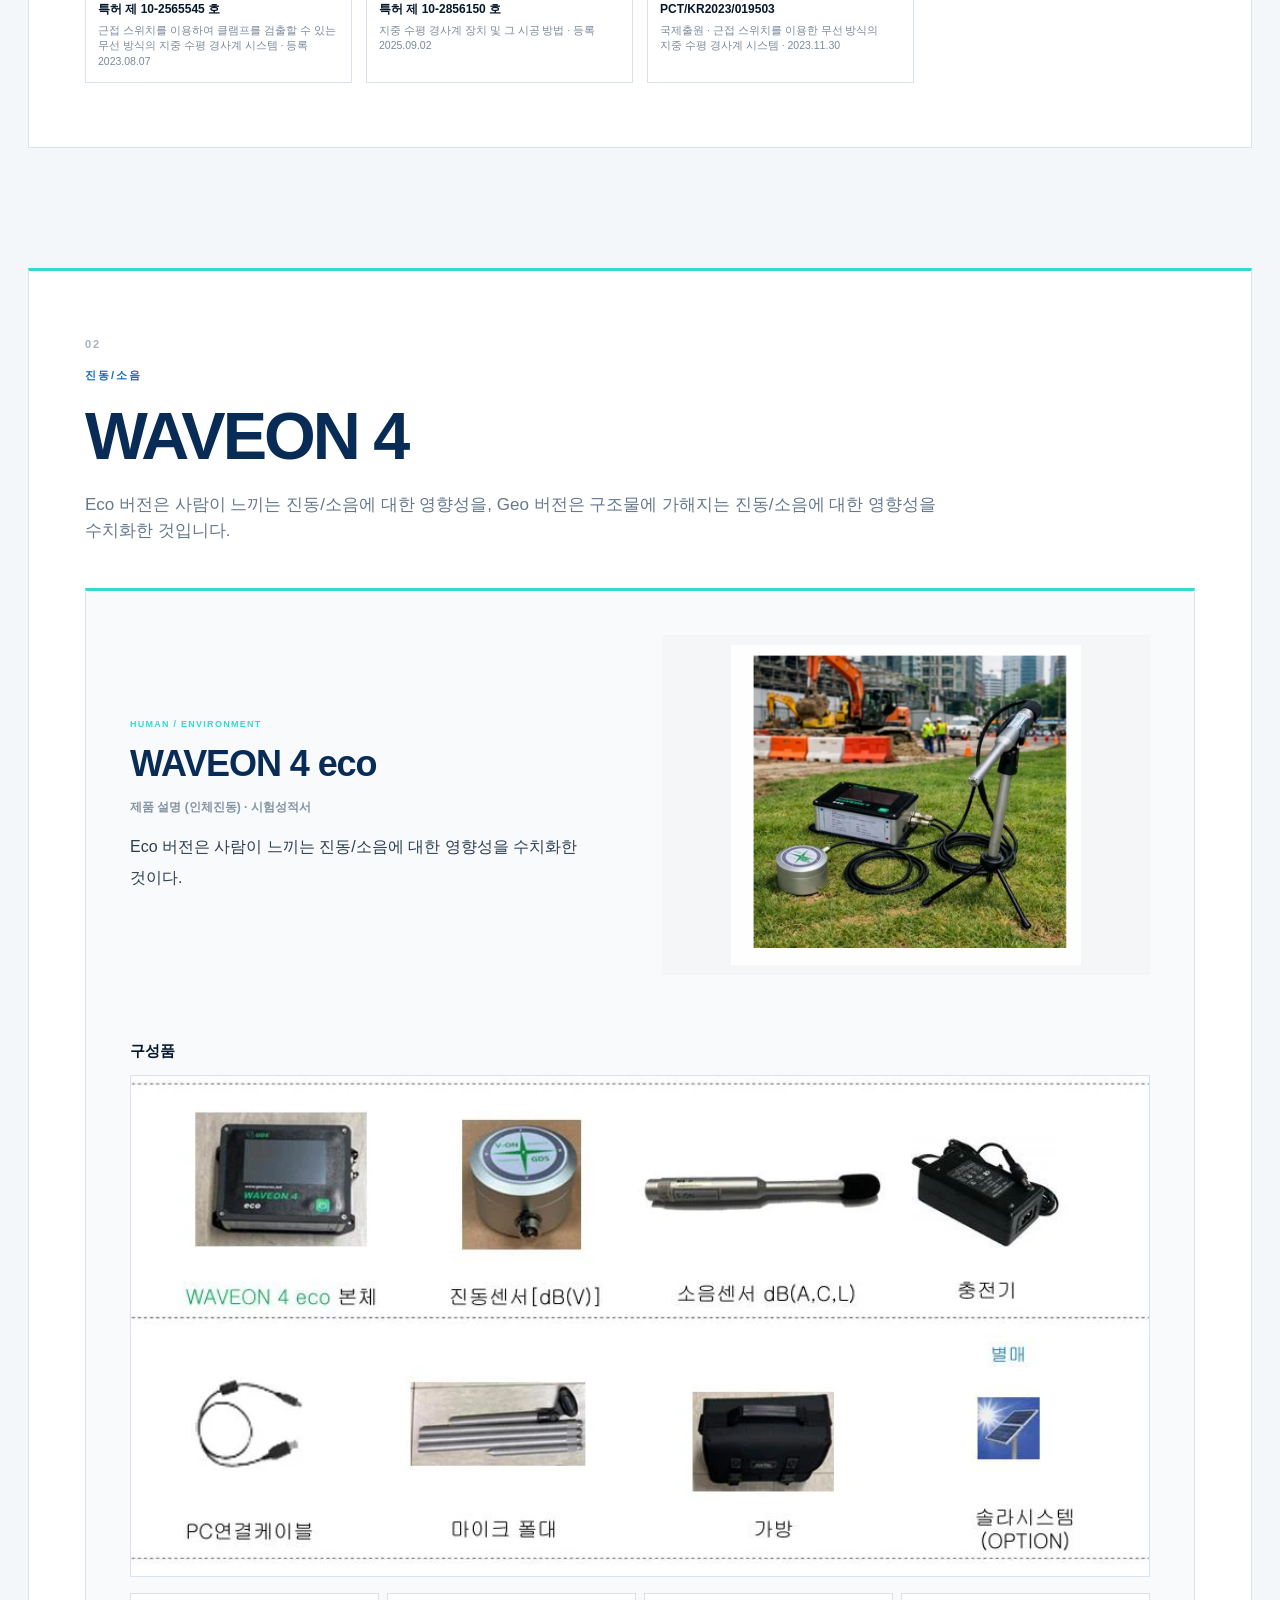
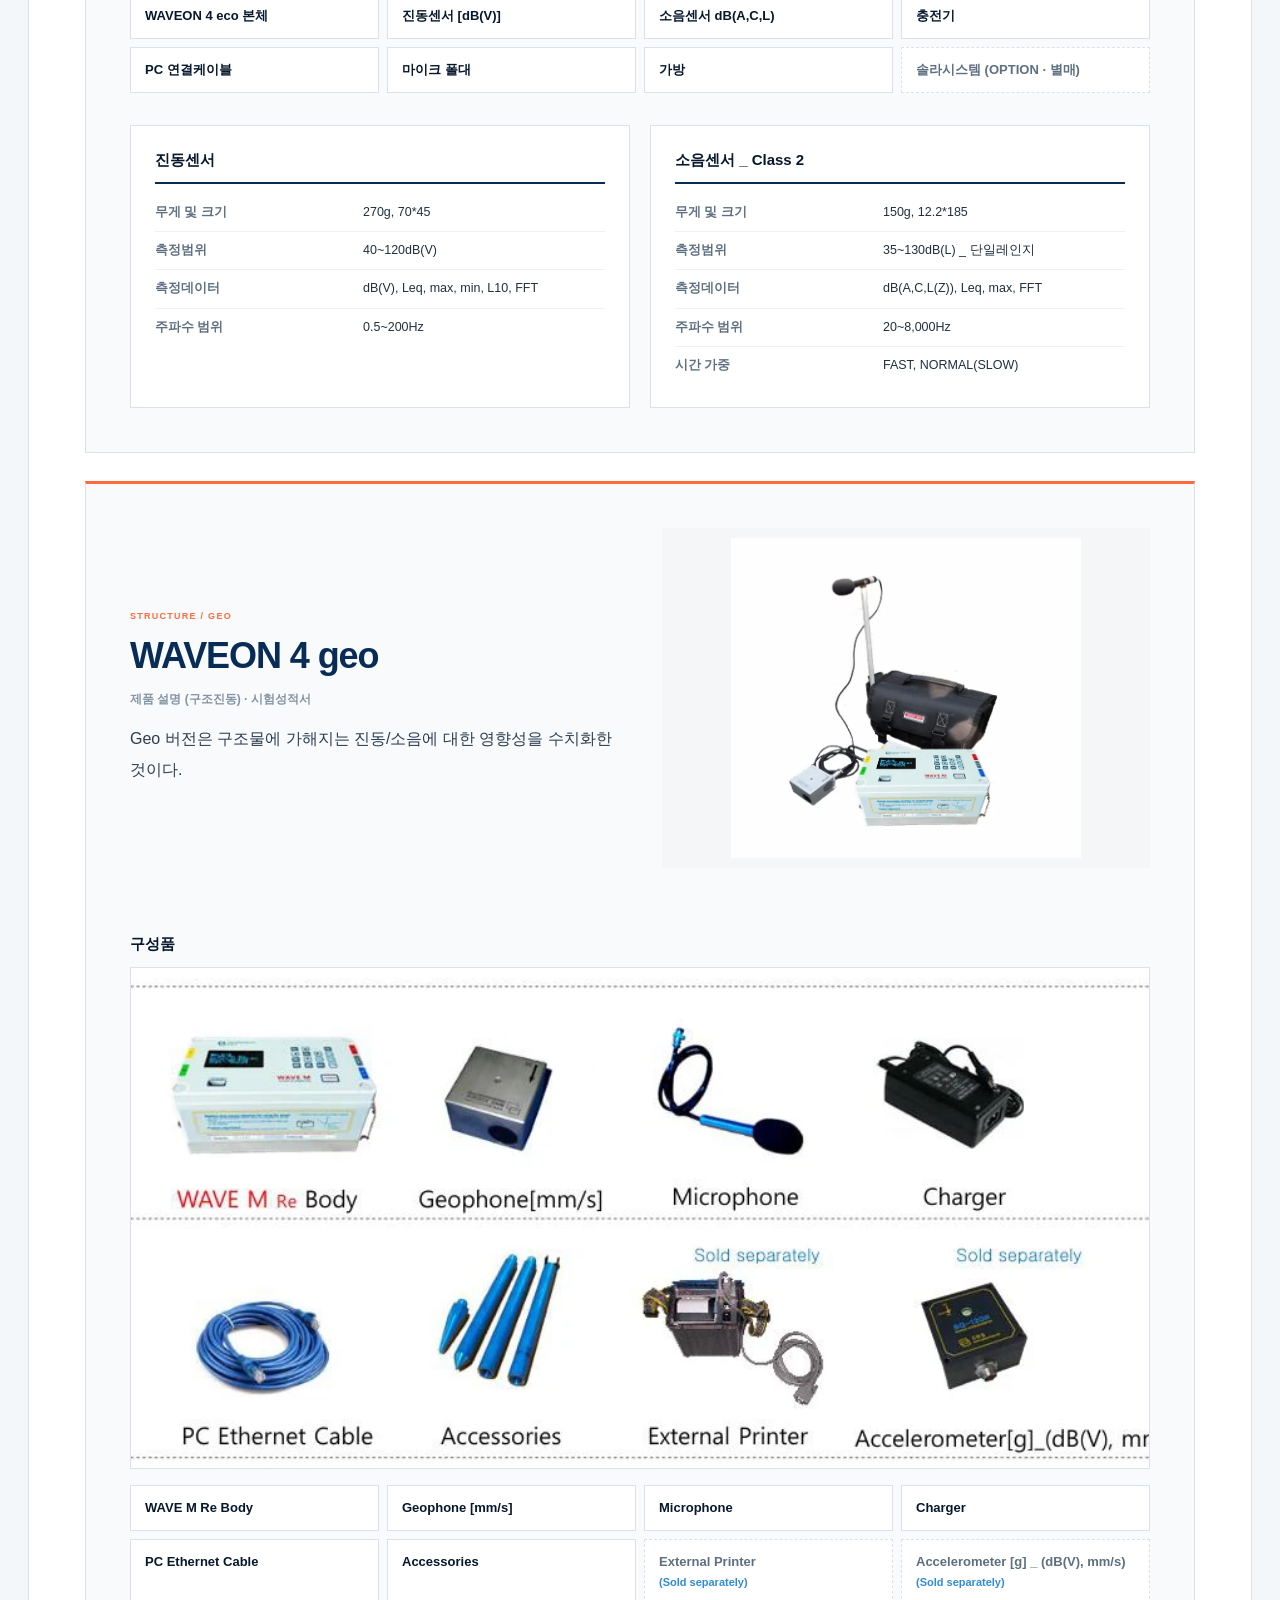
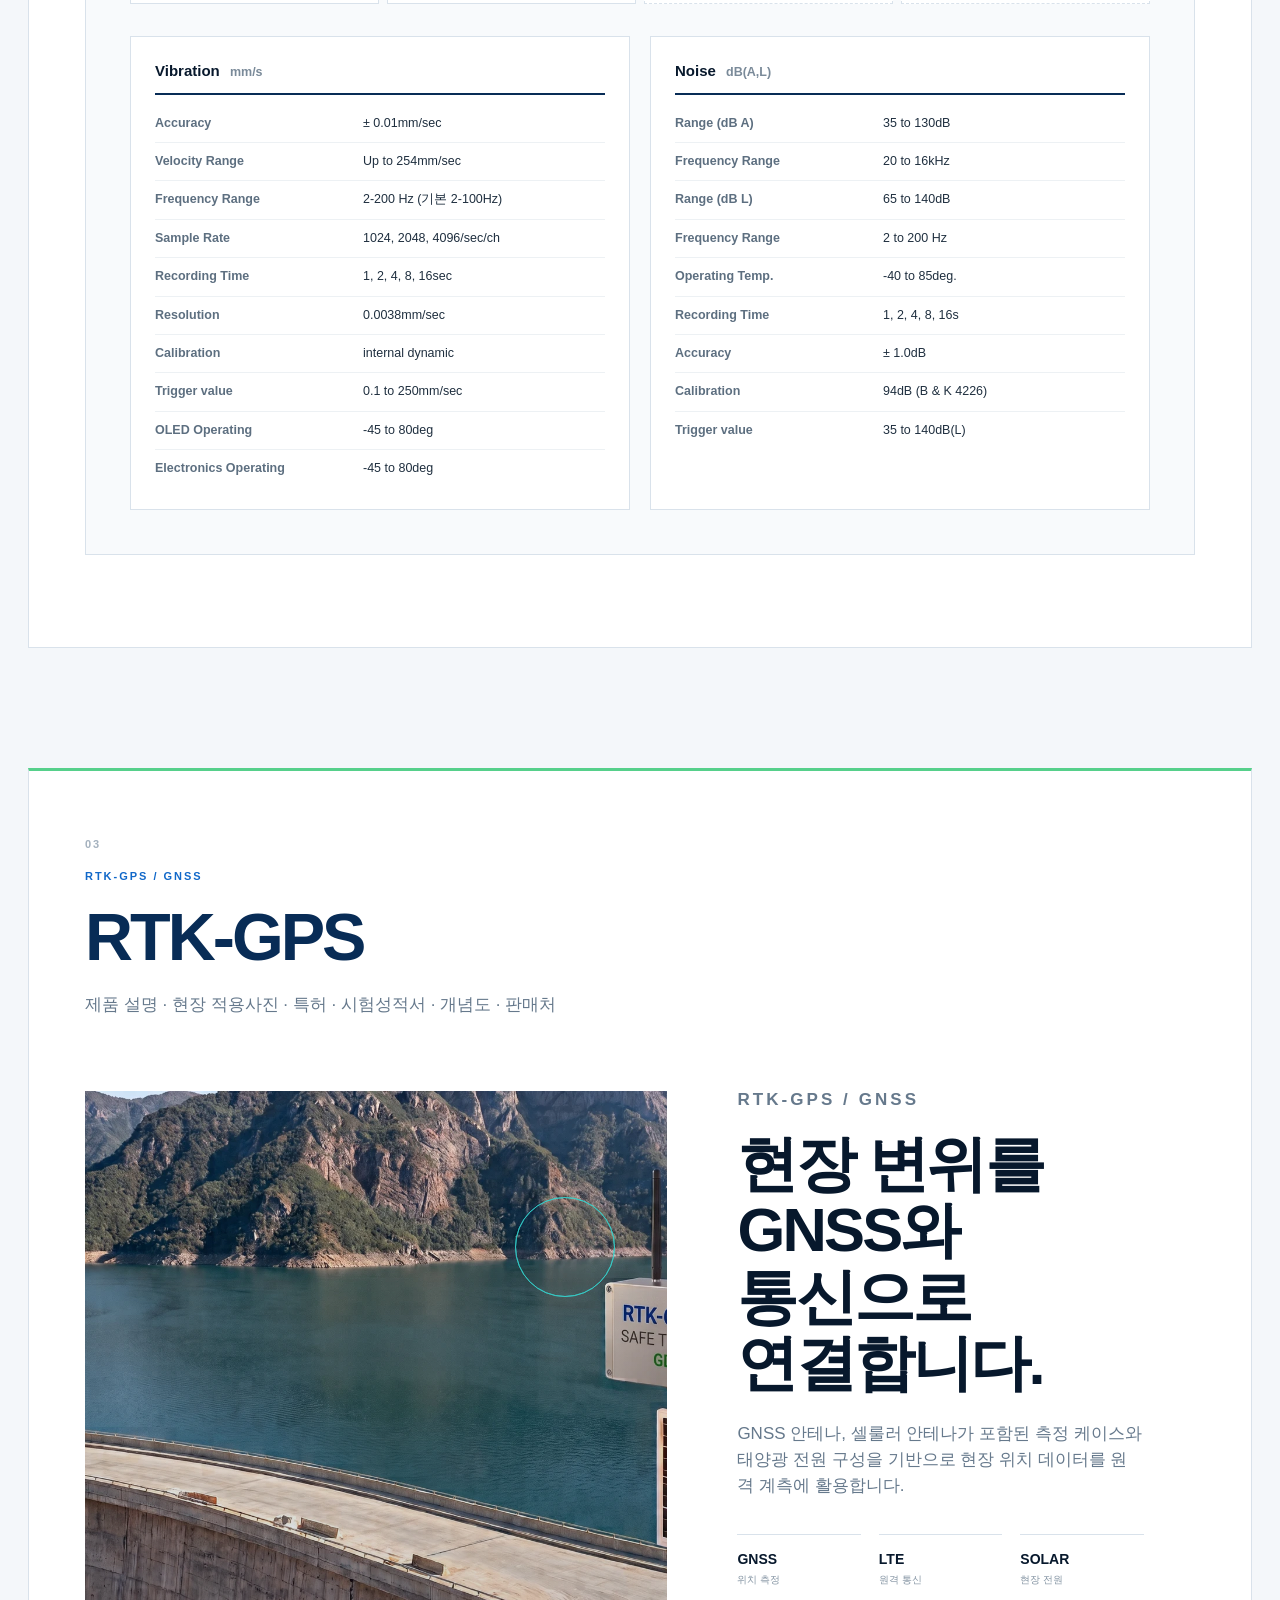
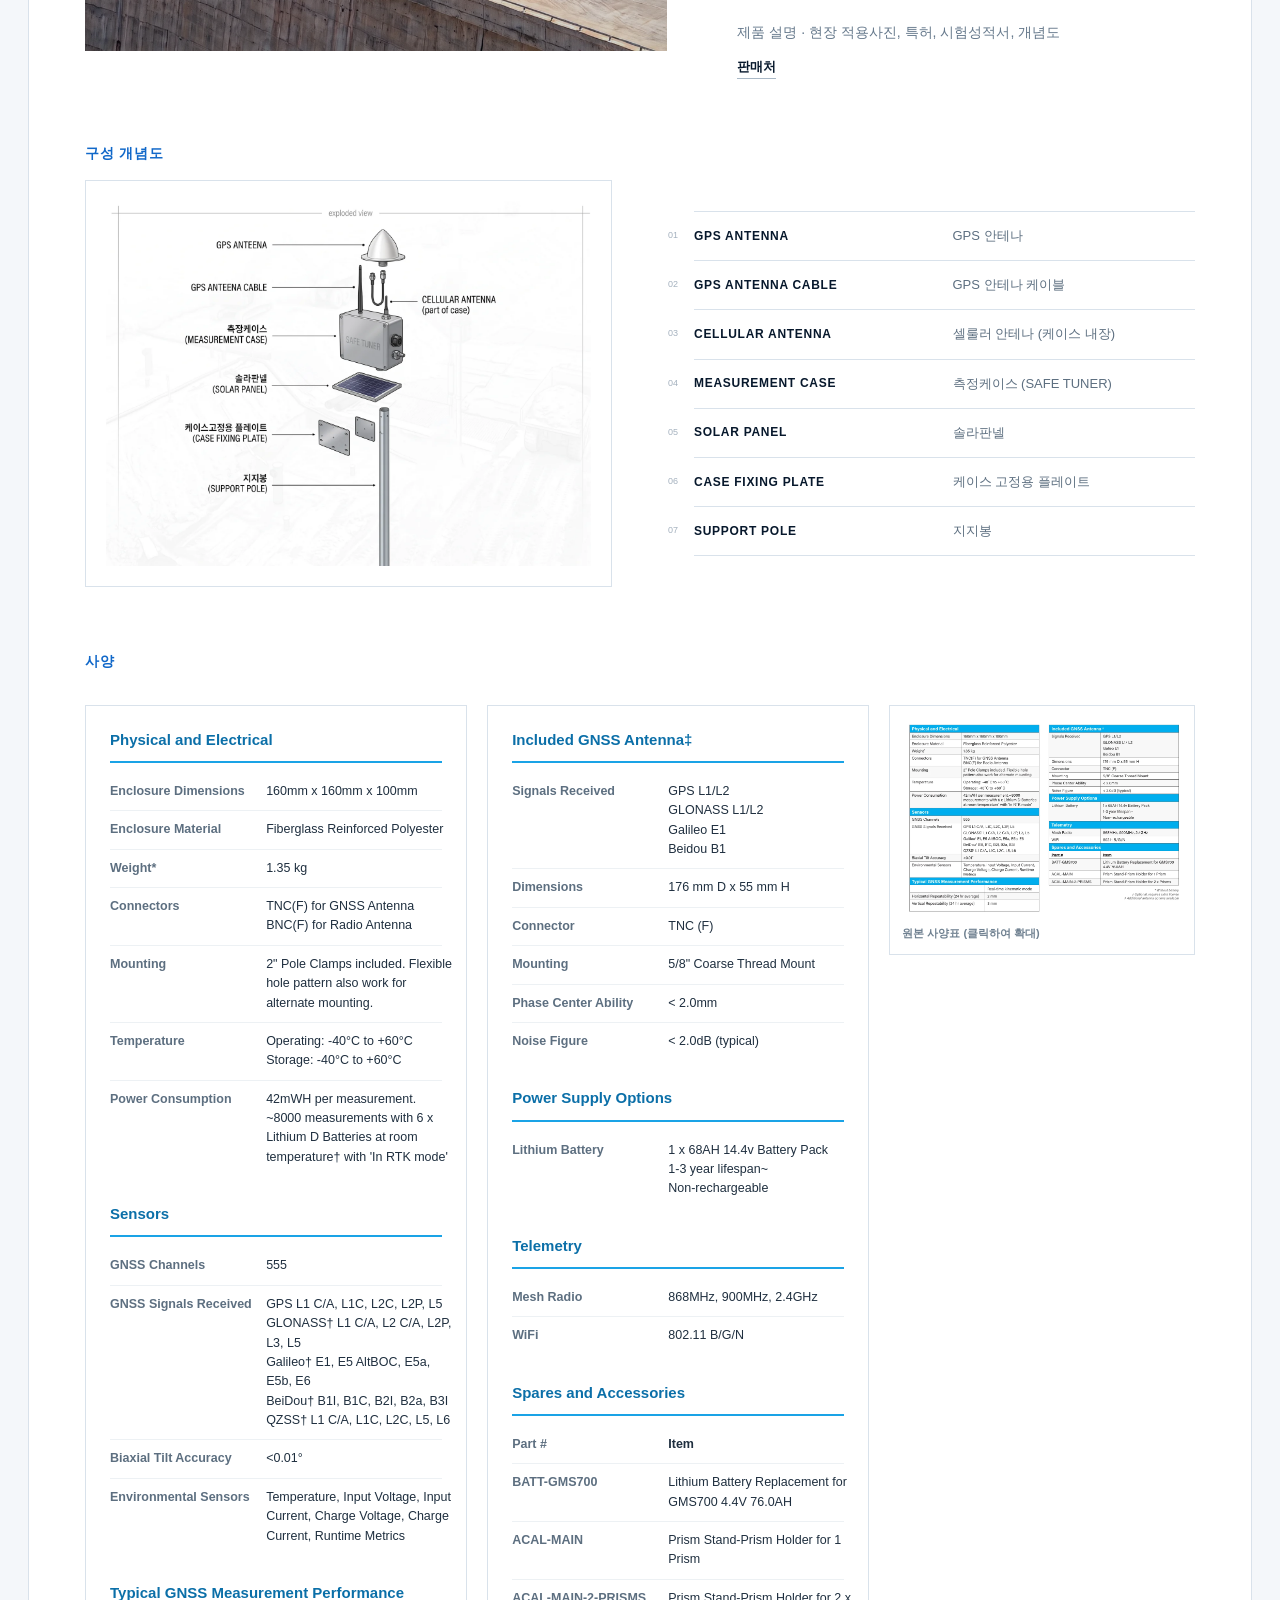
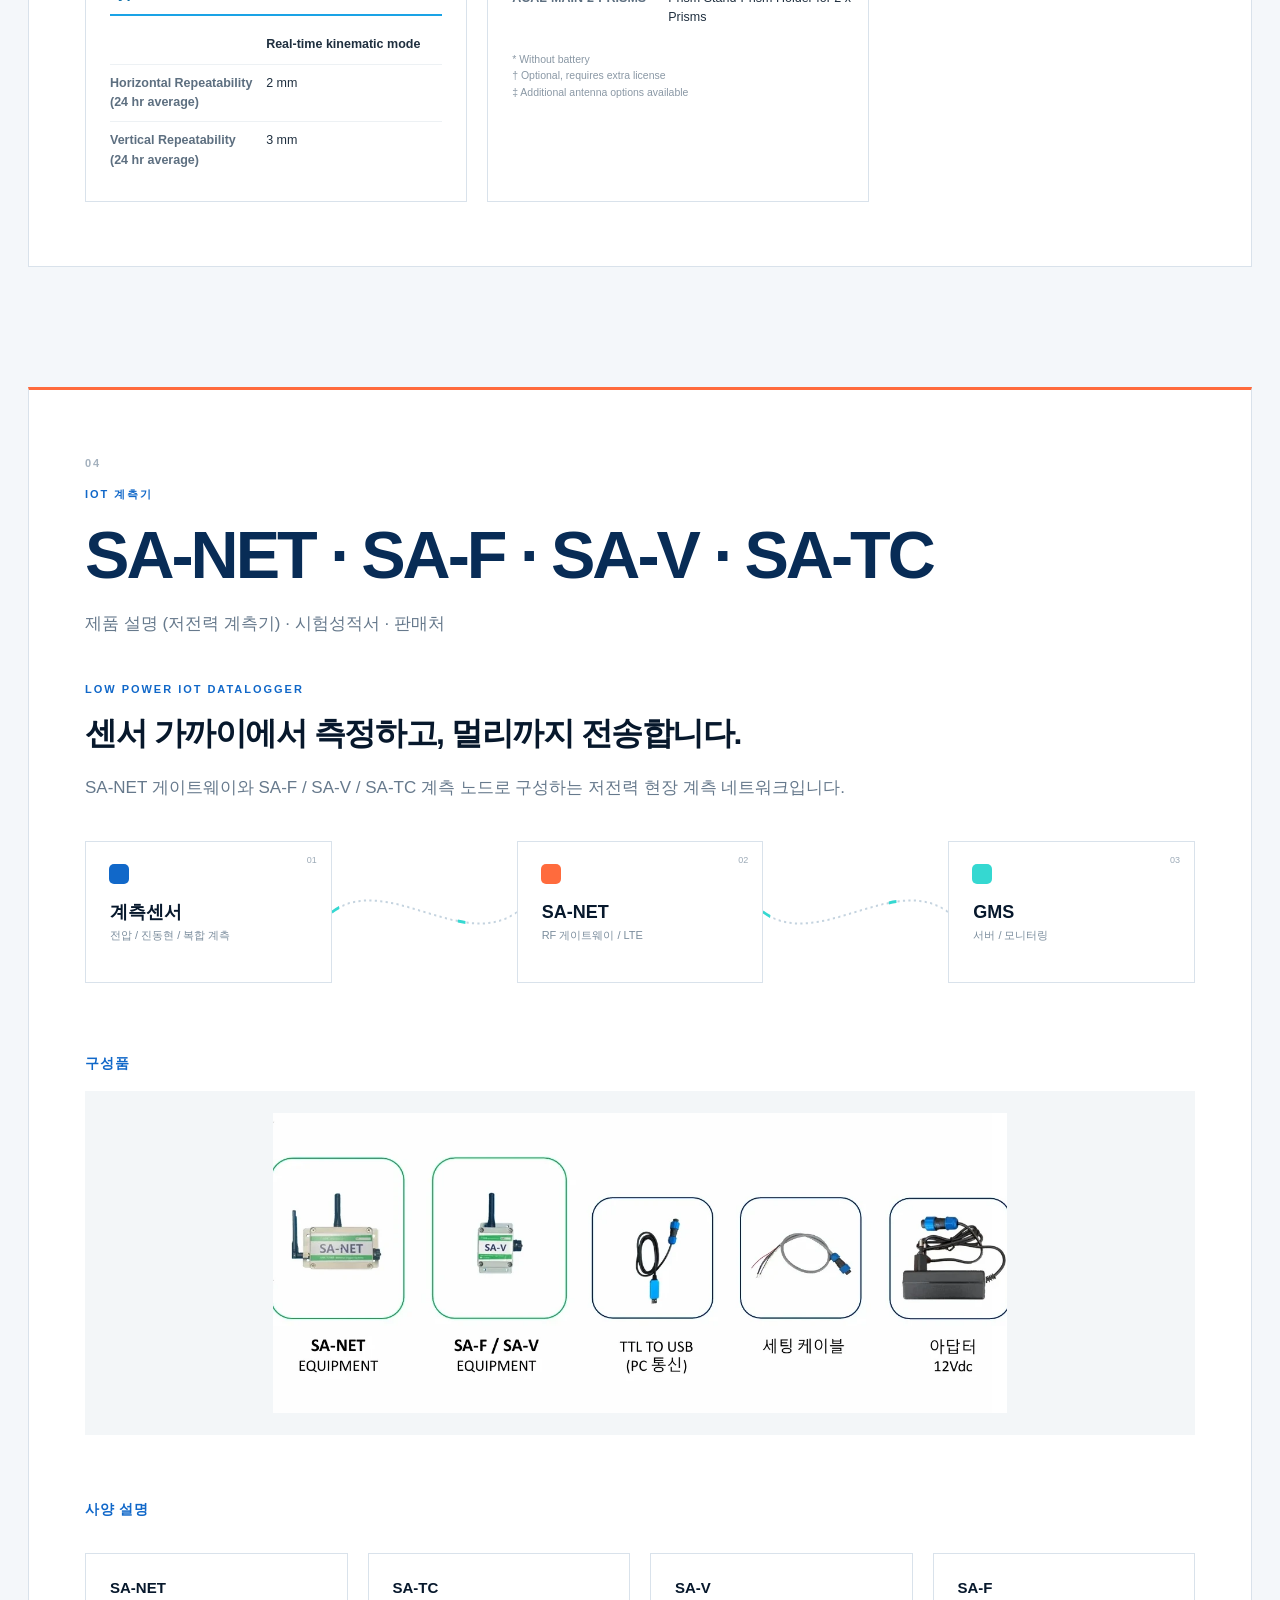
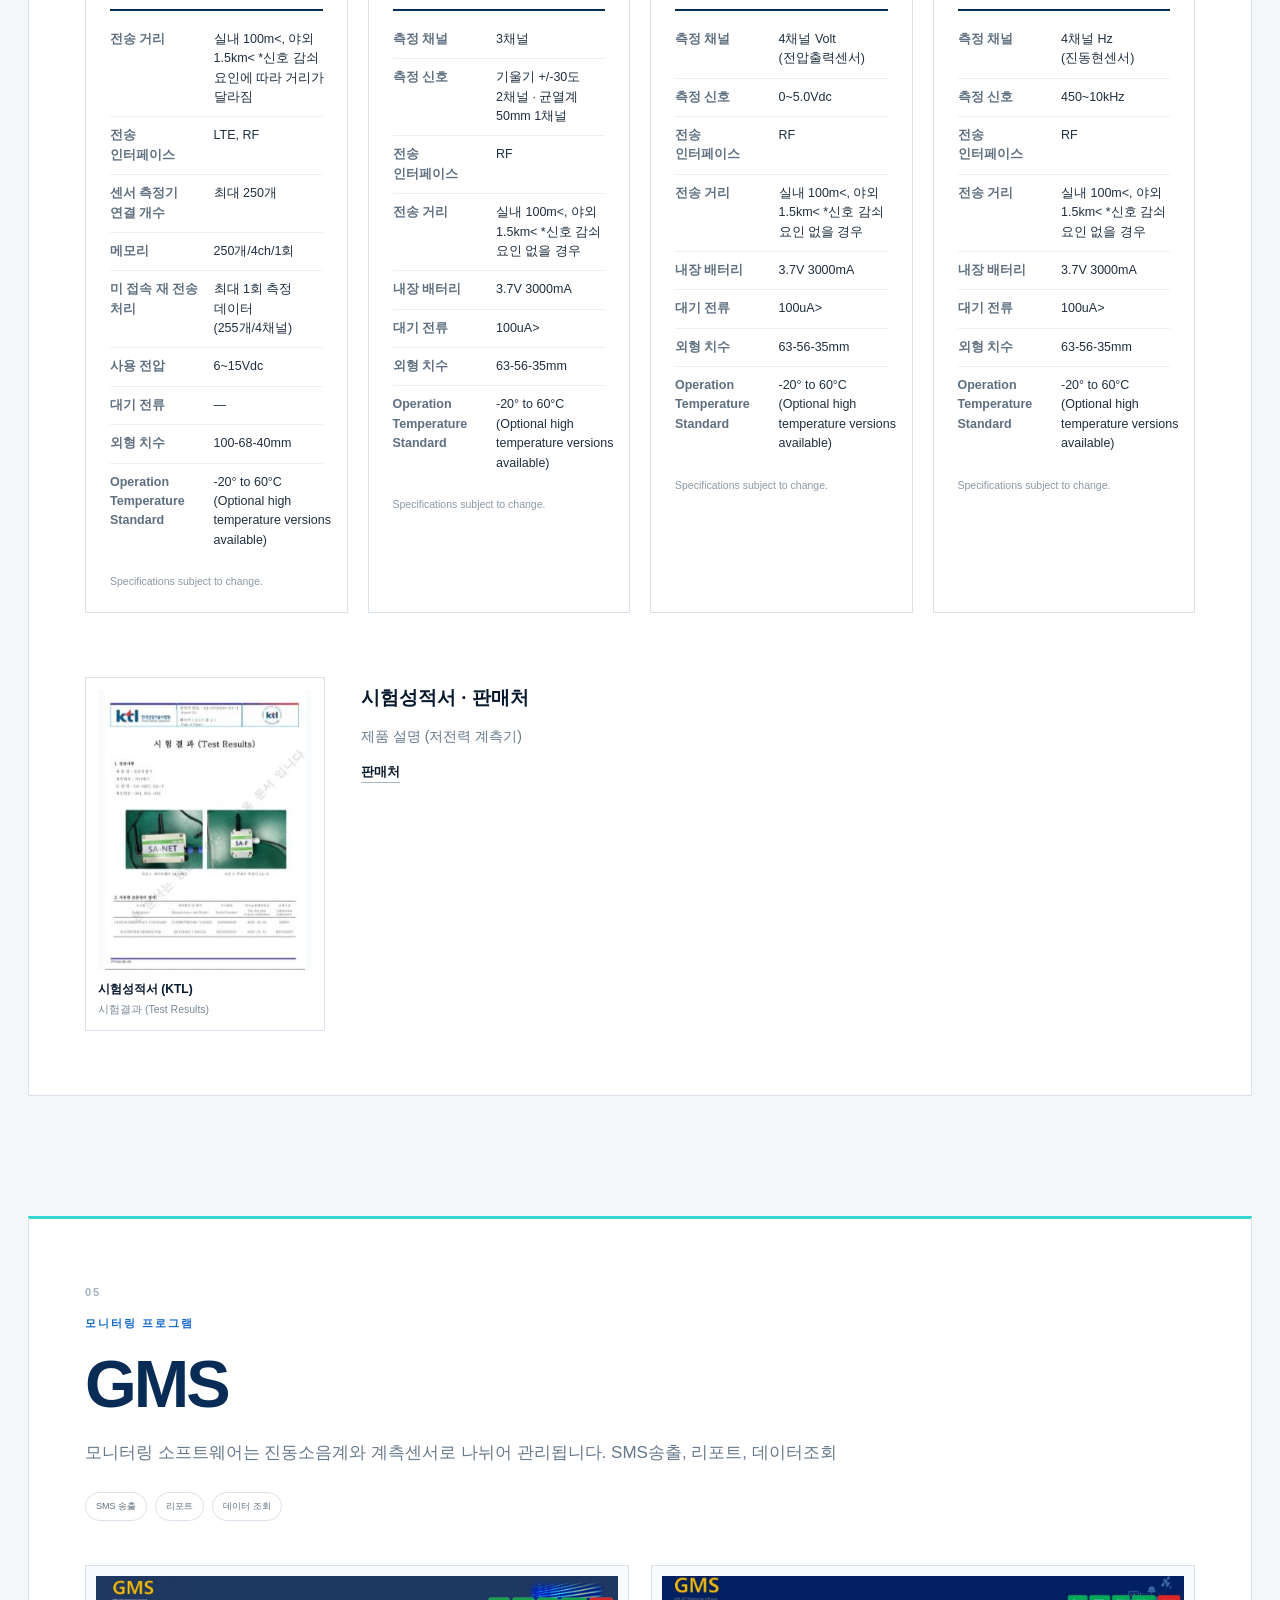
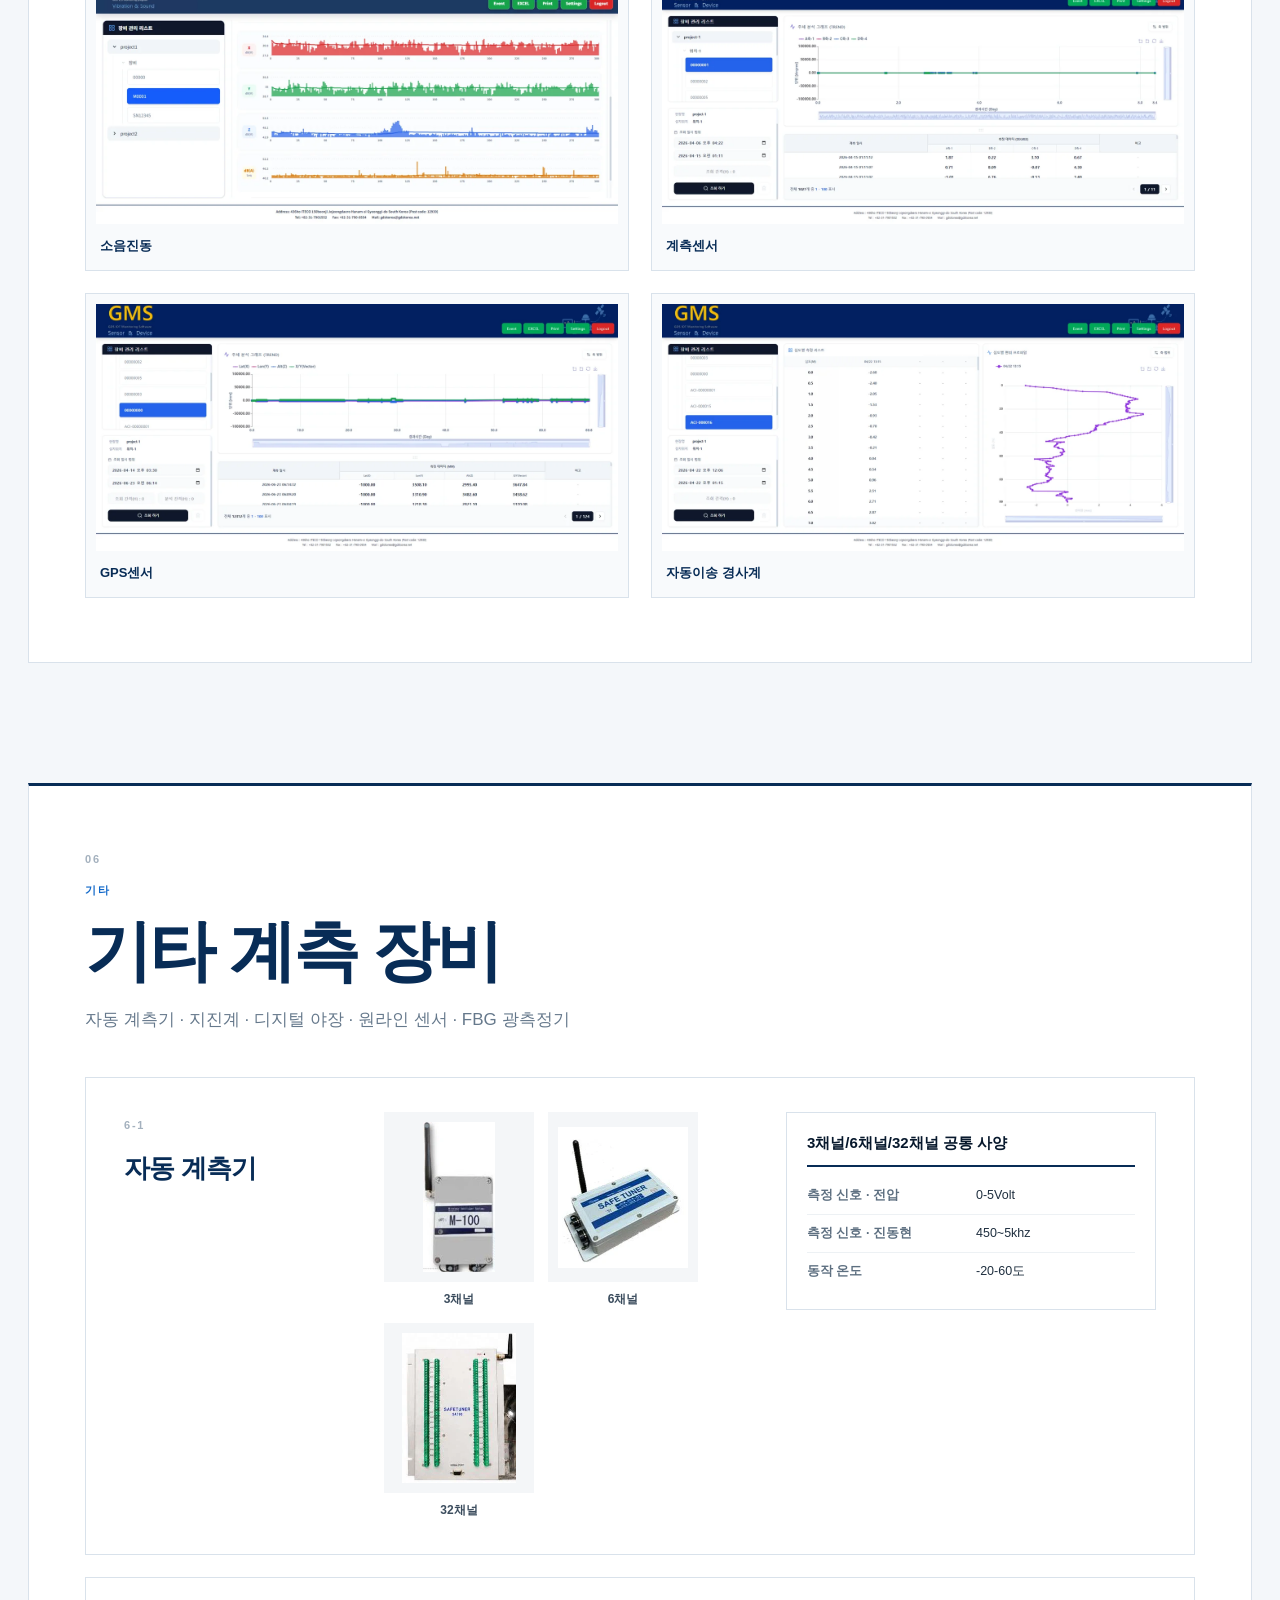
==== commit 79c969b1: "Restore hero size and heading word-break rules lost in cleanup Co-Authored-By: Claude Fable 5.1 <nor" ====
--- a/index.html
+++ b/index.html
@@ -6,7 +6,7 @@
   <meta name="description" content="GDS 지디에스 — 건설정보화시스템의 선두. 자동 이송형 경사계, 진동/소음, RTK-GNSS, IoT 계측기, 모니터링 프로그램" />
   <title>GDS | 건설정보화시스템의 선두 GDS 지디에스</title>
   <link rel="icon" href="data:image/svg+xml,%3Csvg xmlns='http://www.w3.org/2000/svg' viewBox='0 0 64 64'%3E%3Crect width='64' height='64' rx='12' fill='%23092b53'/%3E%3Cpath d='M14 18h18v18H14zM28 28h22v22H28z' fill='none' stroke='%23ff5b36' stroke-width='4'/%3E%3C/svg%3E" />
-  <link rel="stylesheet" href="styles.css?v=202609161408" />
+  <link rel="stylesheet" href="styles.css?v=20260916140844" />
 </head>
 <body>
   <div class="scroll-progress" aria-hidden="true"><span id="progressBar"></span></div>
@@ -632,6 +632,6 @@
 
   <div class="lightbox" id="lightbox" aria-hidden="true" role="dialog"><div class="modal-backdrop lightbox-close"></div><button class="modal-x lightbox-close" aria-label="Close">×</button><img src="" alt="" id="lightboxImg"></div>
 
-  <script src="app.js?v=202609161408"></script>
+  <script src="app.js?v=20260916140844"></script>
 </body>
 </html>
--- a/styles.css
+++ b/styles.css
@@ -107,3 +107,6 @@
 /* development note as plain text under the e-mail */
 .rnd-plain{margin-top:40px;max-width:520px}.rnd-plain .eyebrow{margin-bottom:8px}.rnd-plain p:not(.eyebrow){margin:0;font-size:15px;line-height:1.75;color:var(--muted);word-break:keep-all}
 .contact h2{font-size:clamp(30px,3.4vw,46px)}.mail-link{font-size:clamp(19px,2.2vw,28px);margin-top:20px}
+.rtk-copy h2,.section-heading h2{word-break:keep-all}
+.hero h1{font-size:clamp(40px,5.4vw,76px)}
+@media(max-width:760px){.hero h1{font-size:clamp(38px,11vw,56px)}}
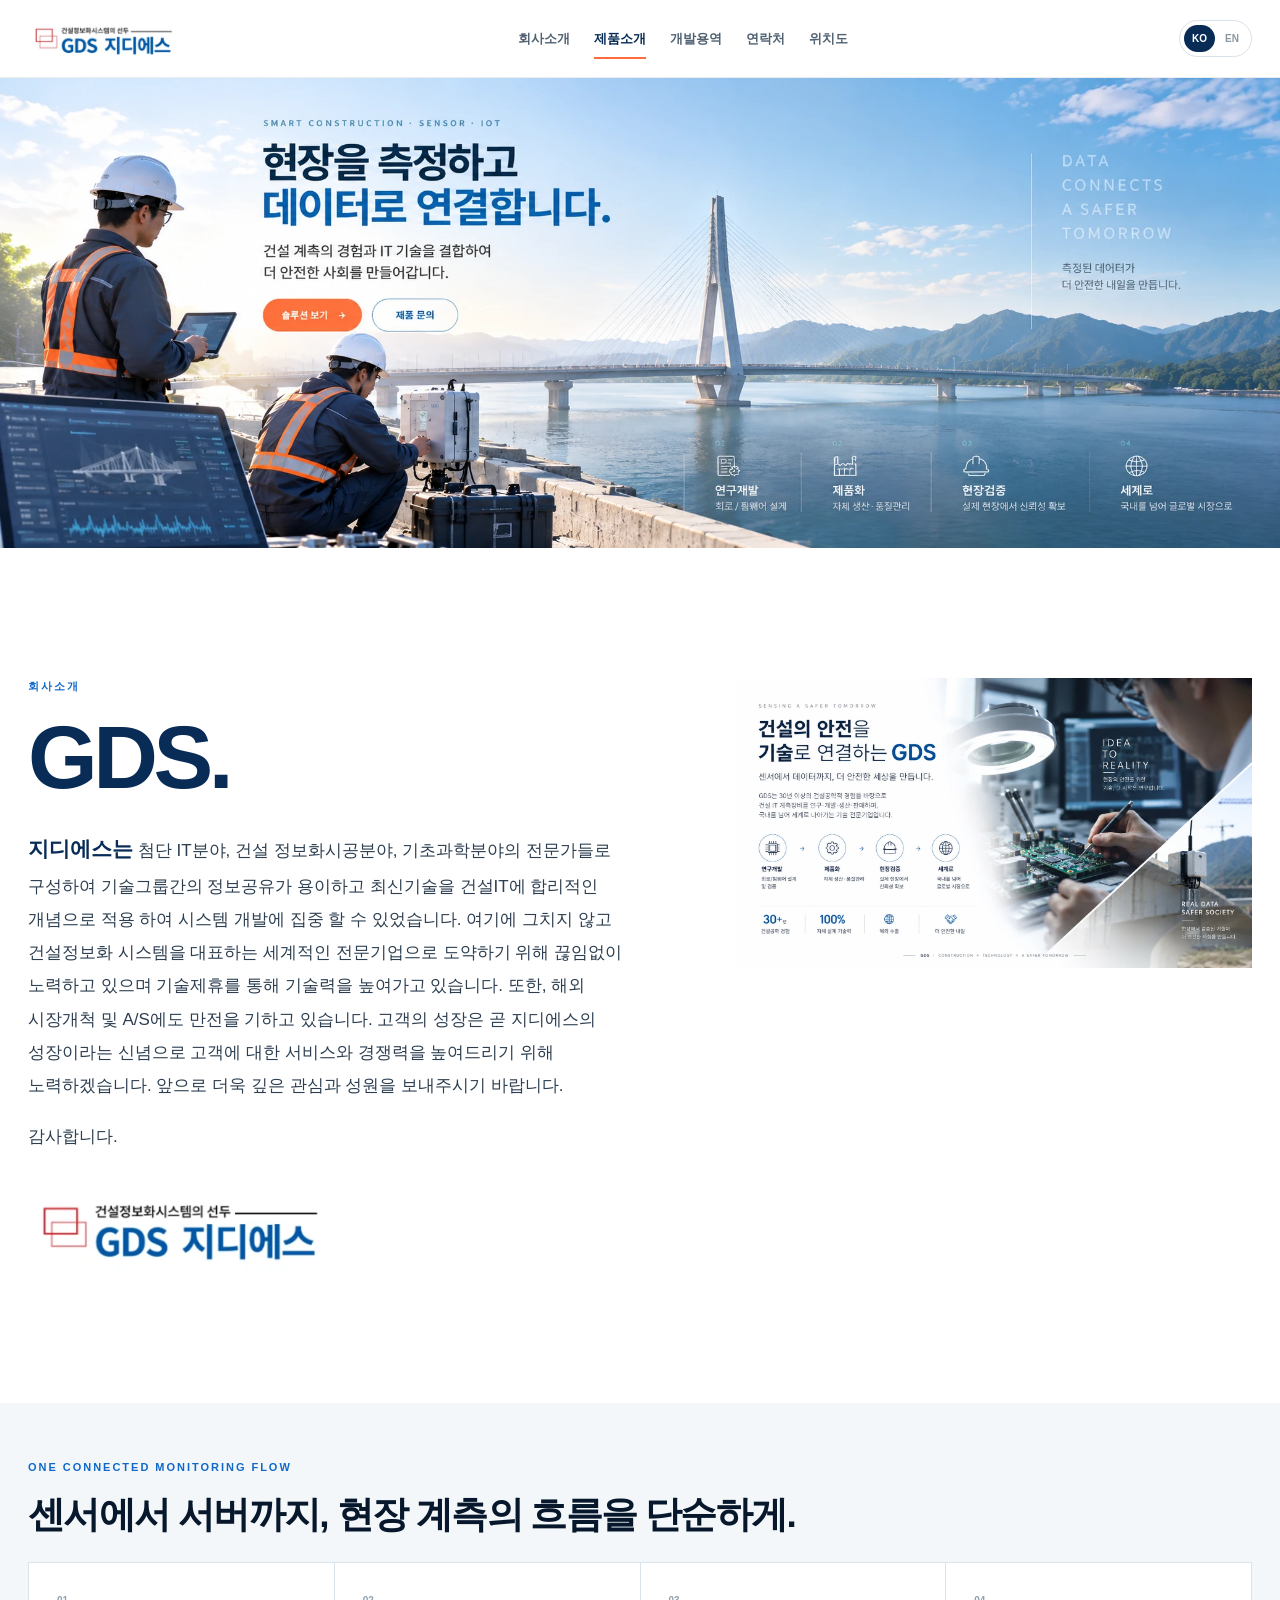
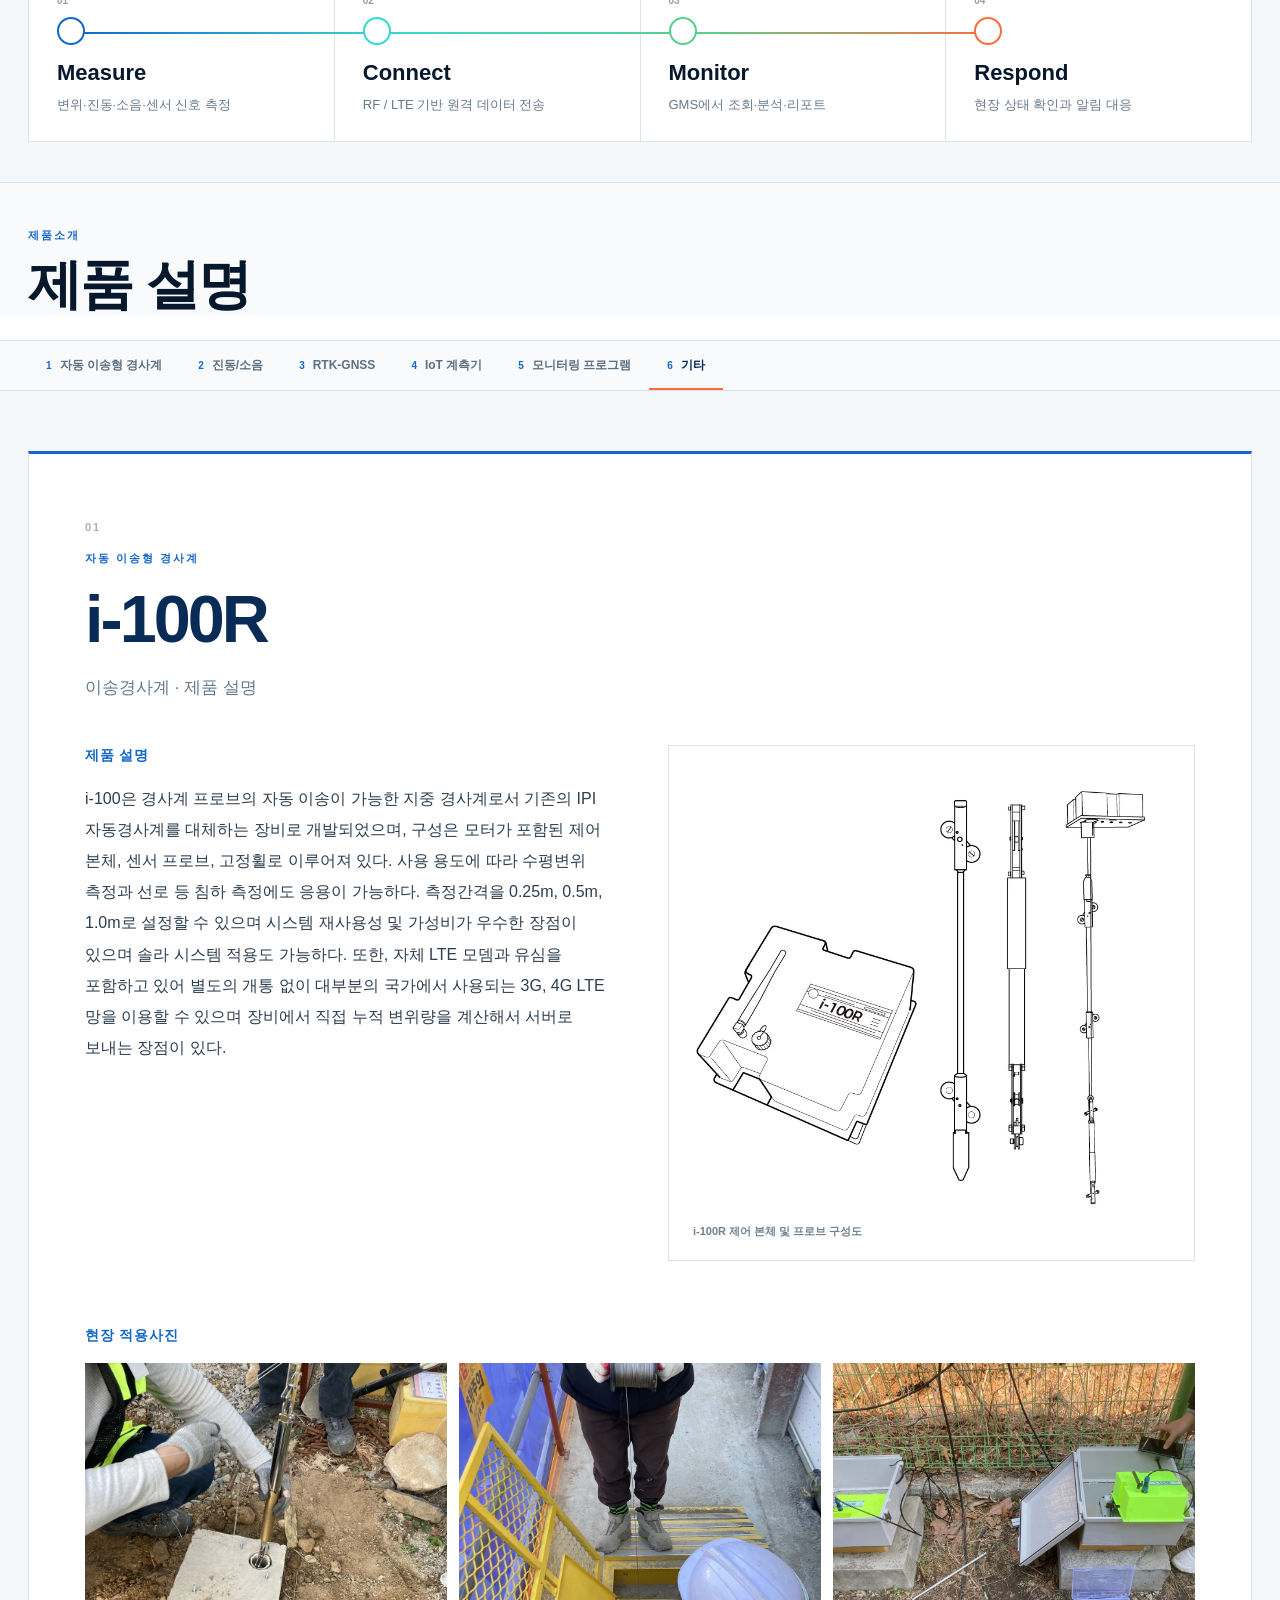
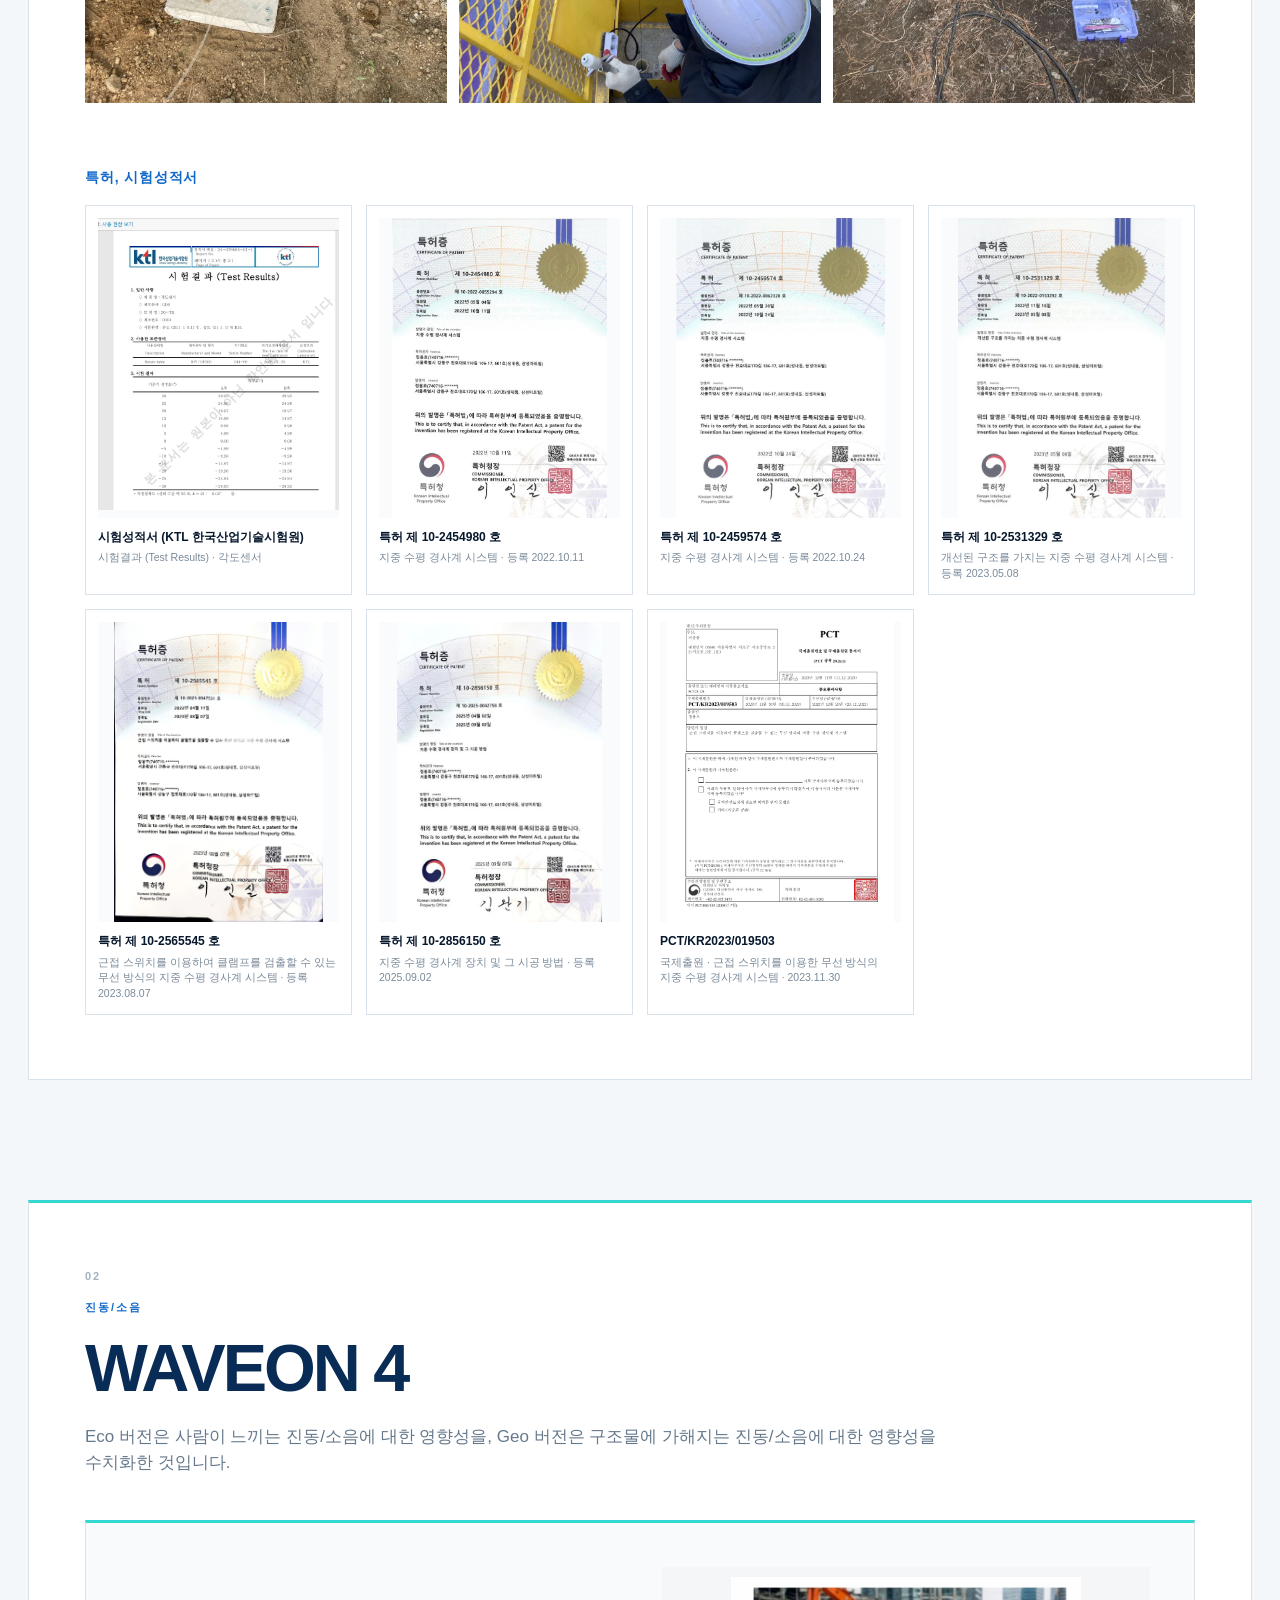
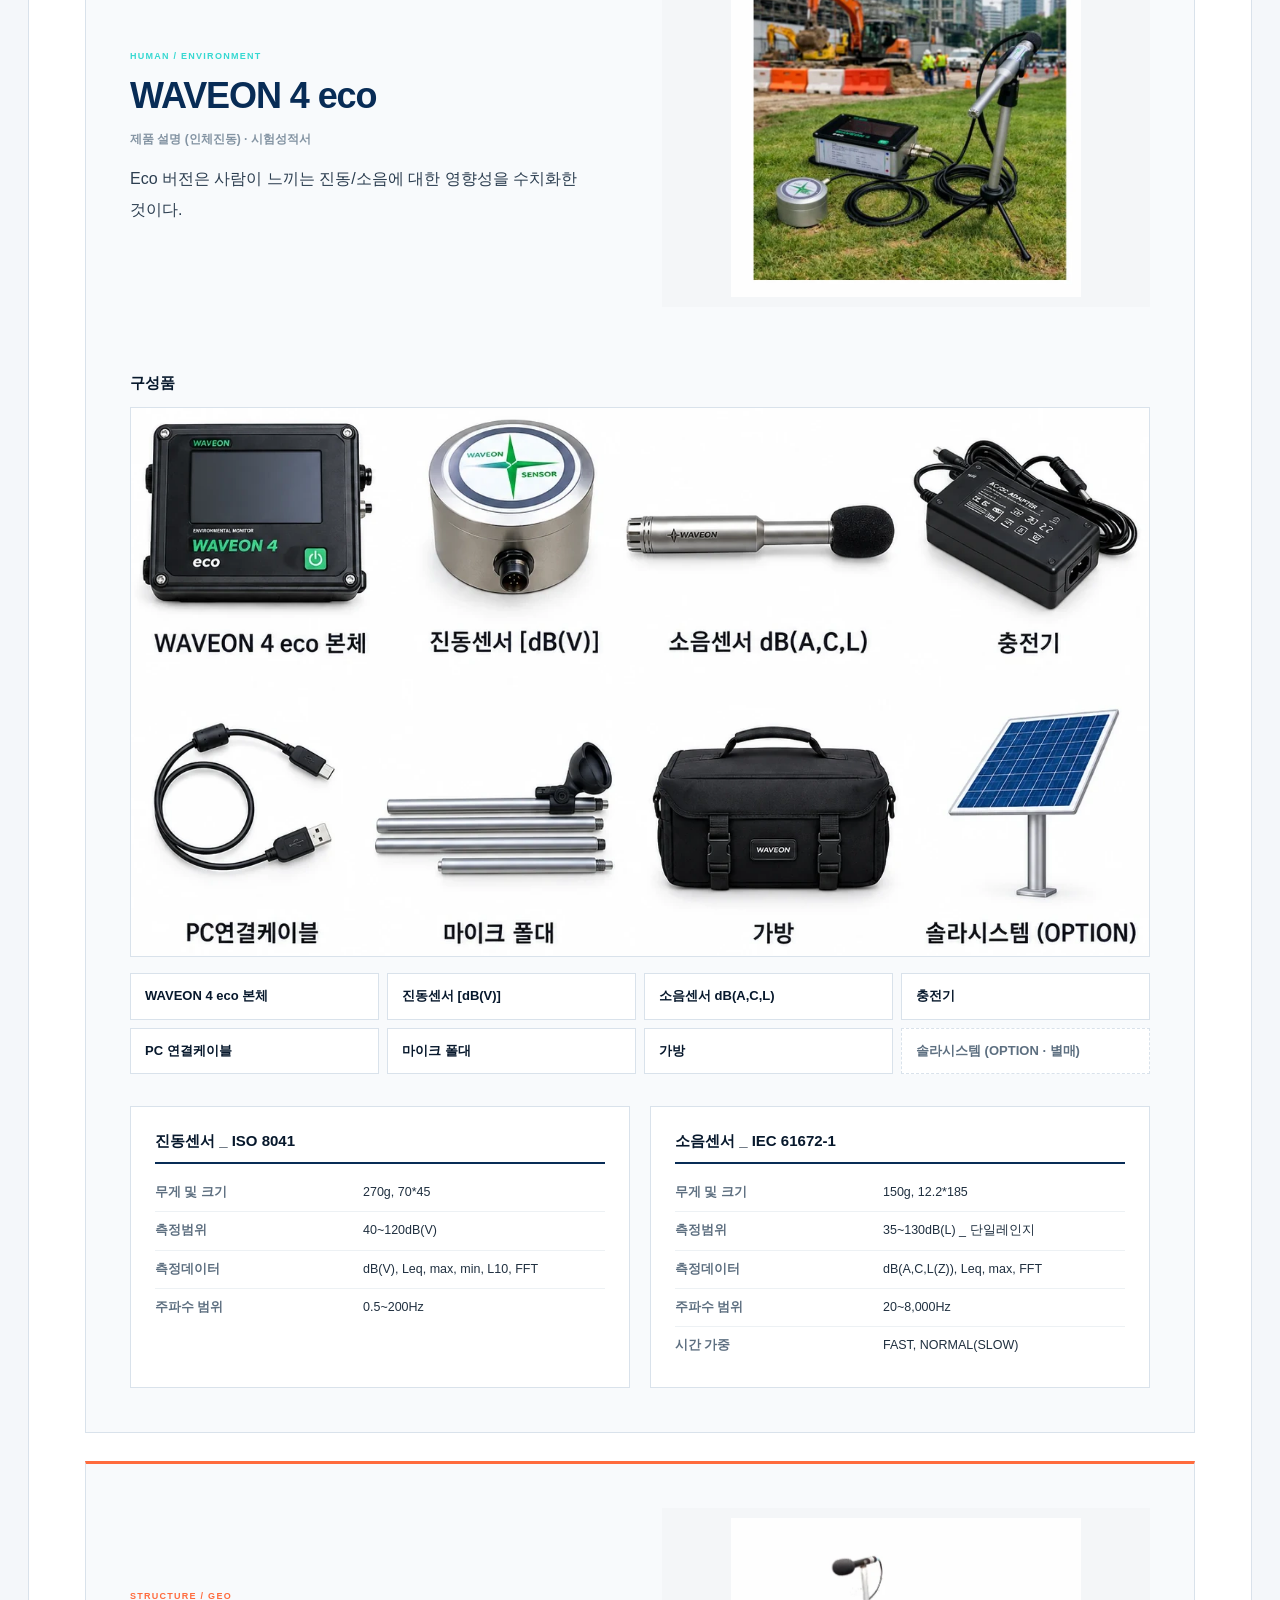
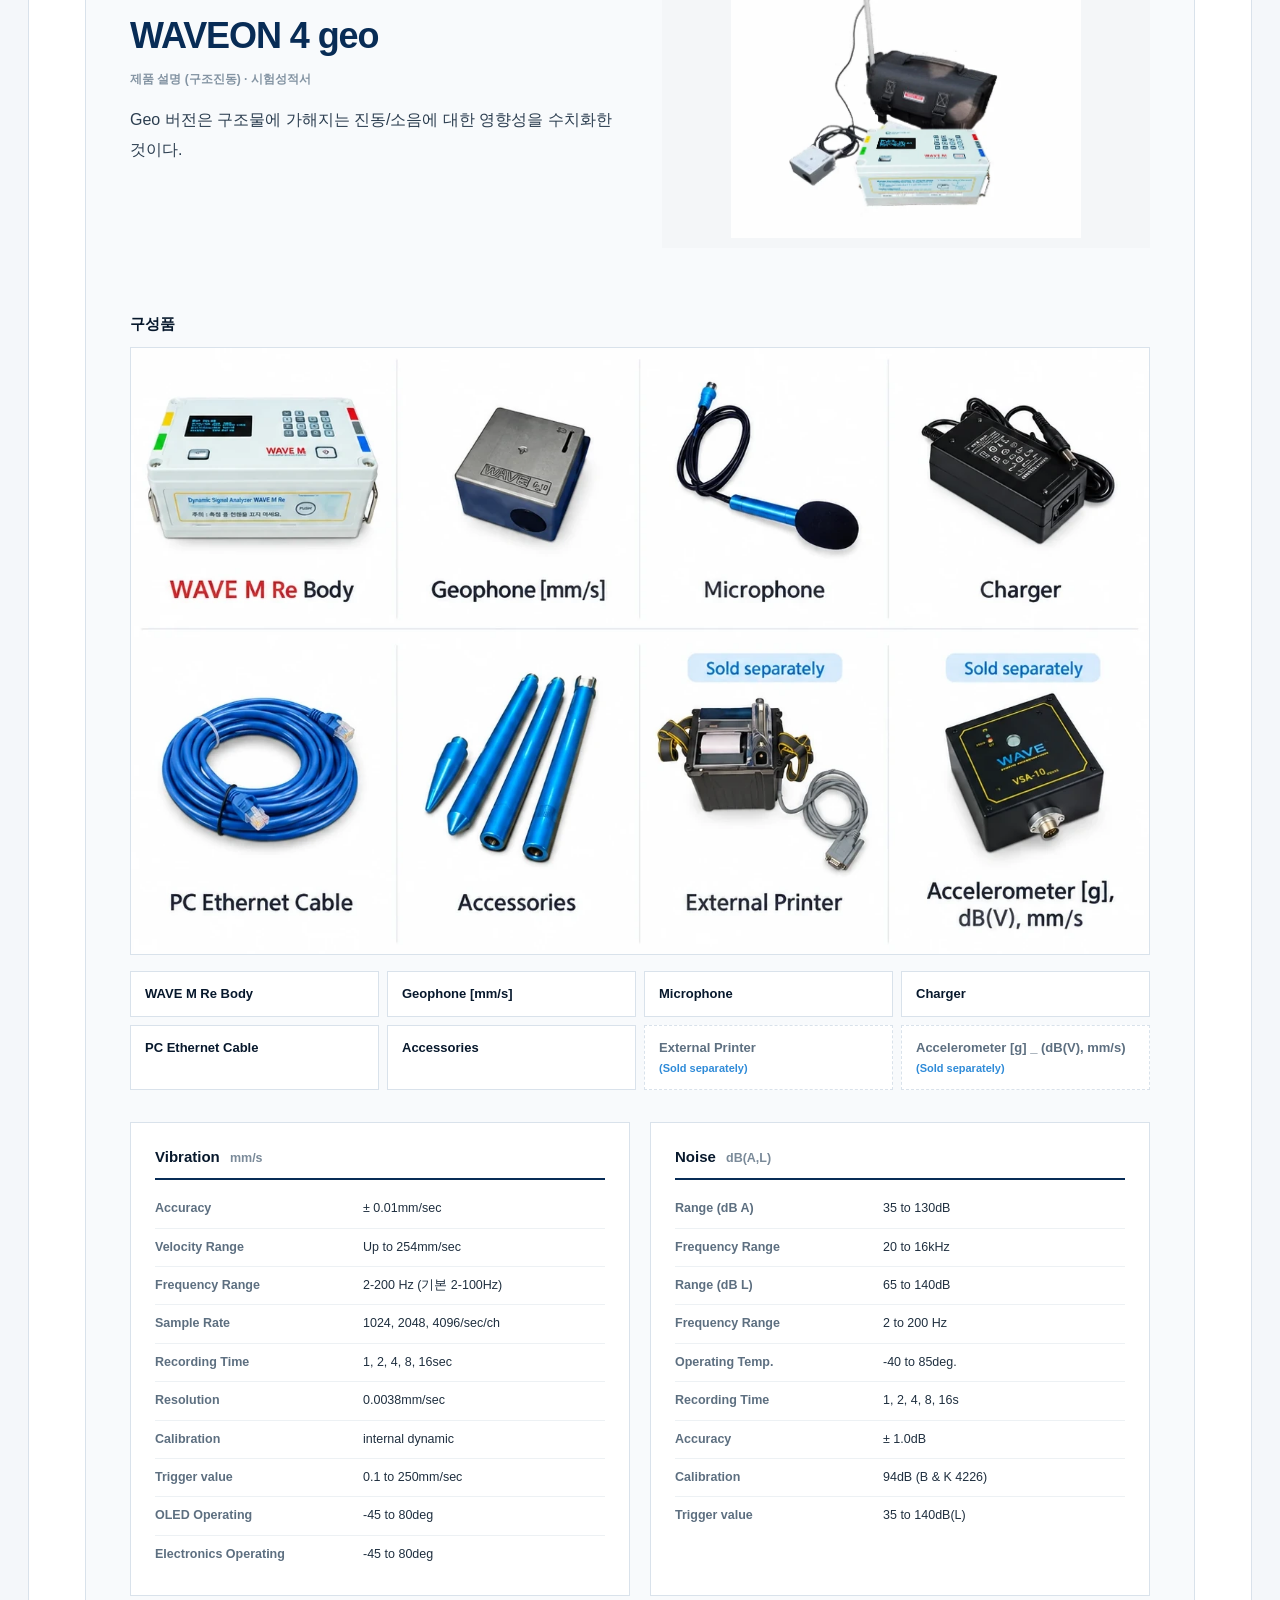
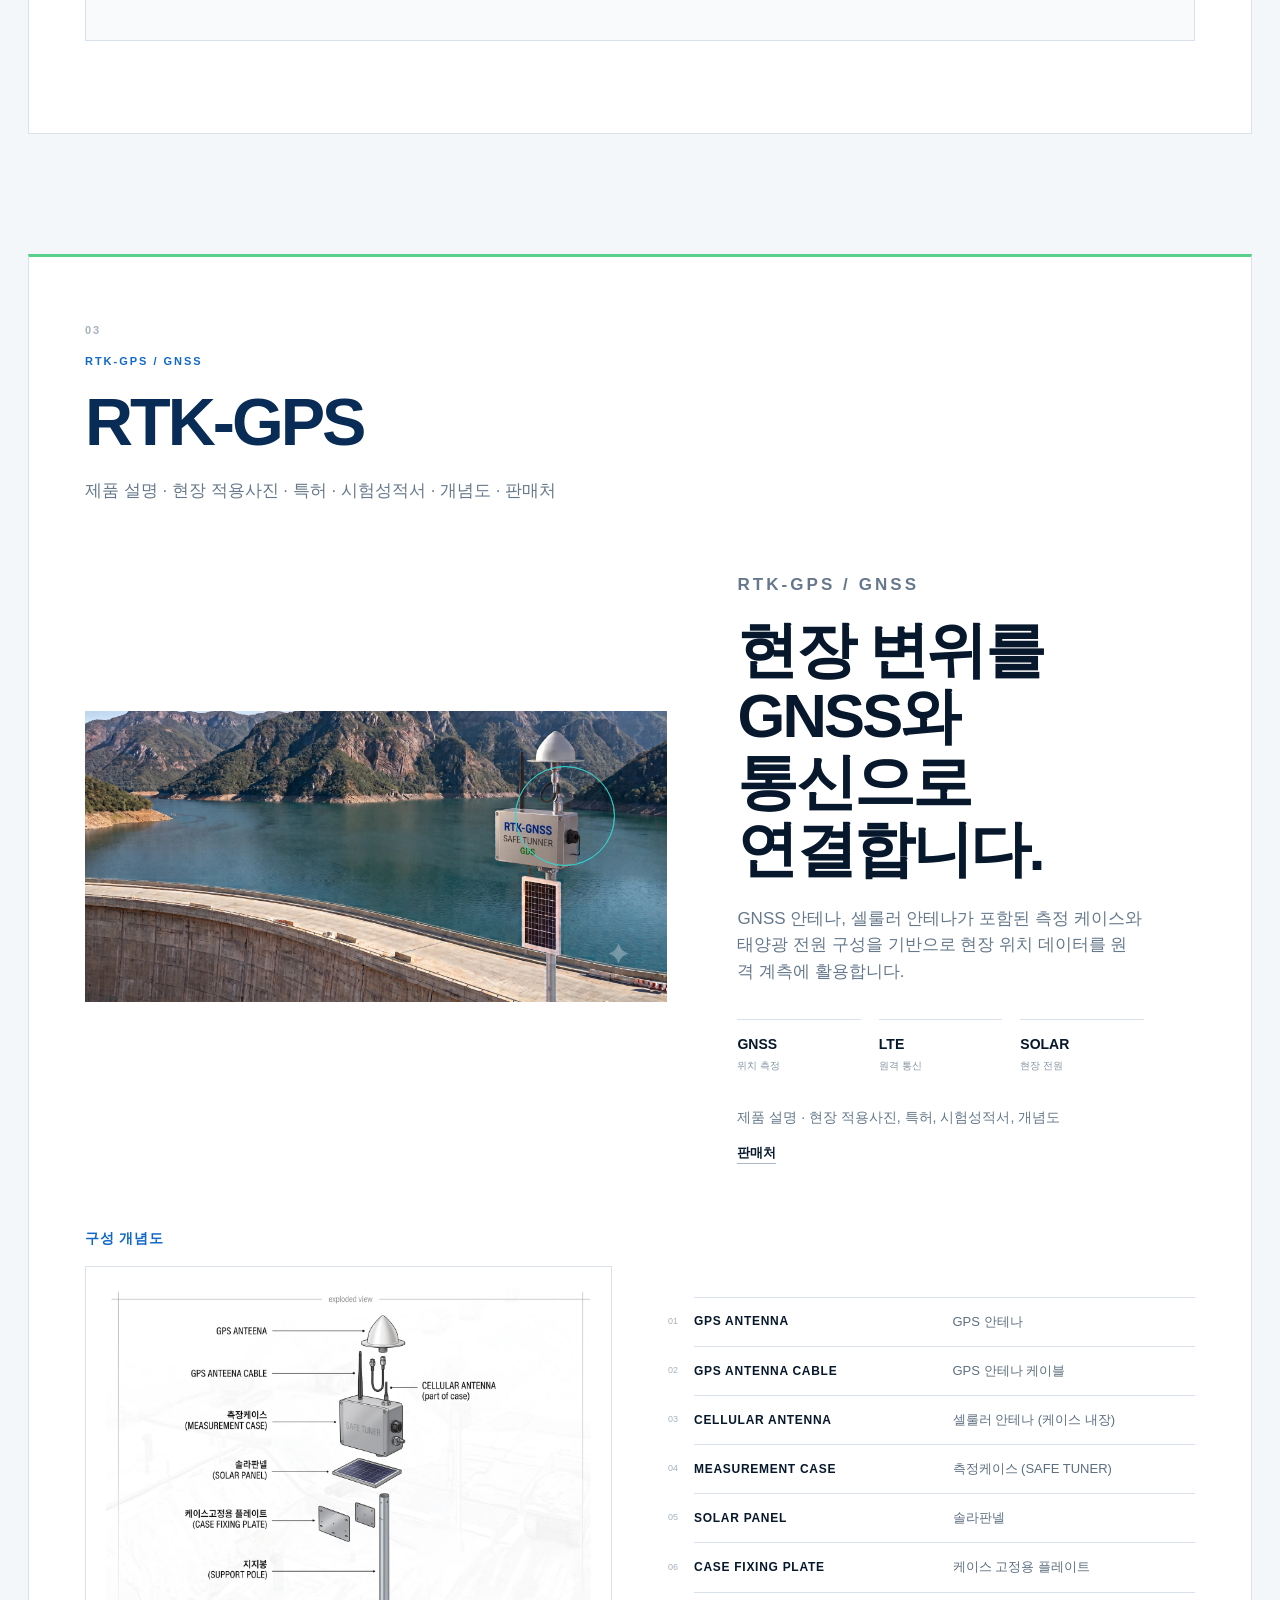
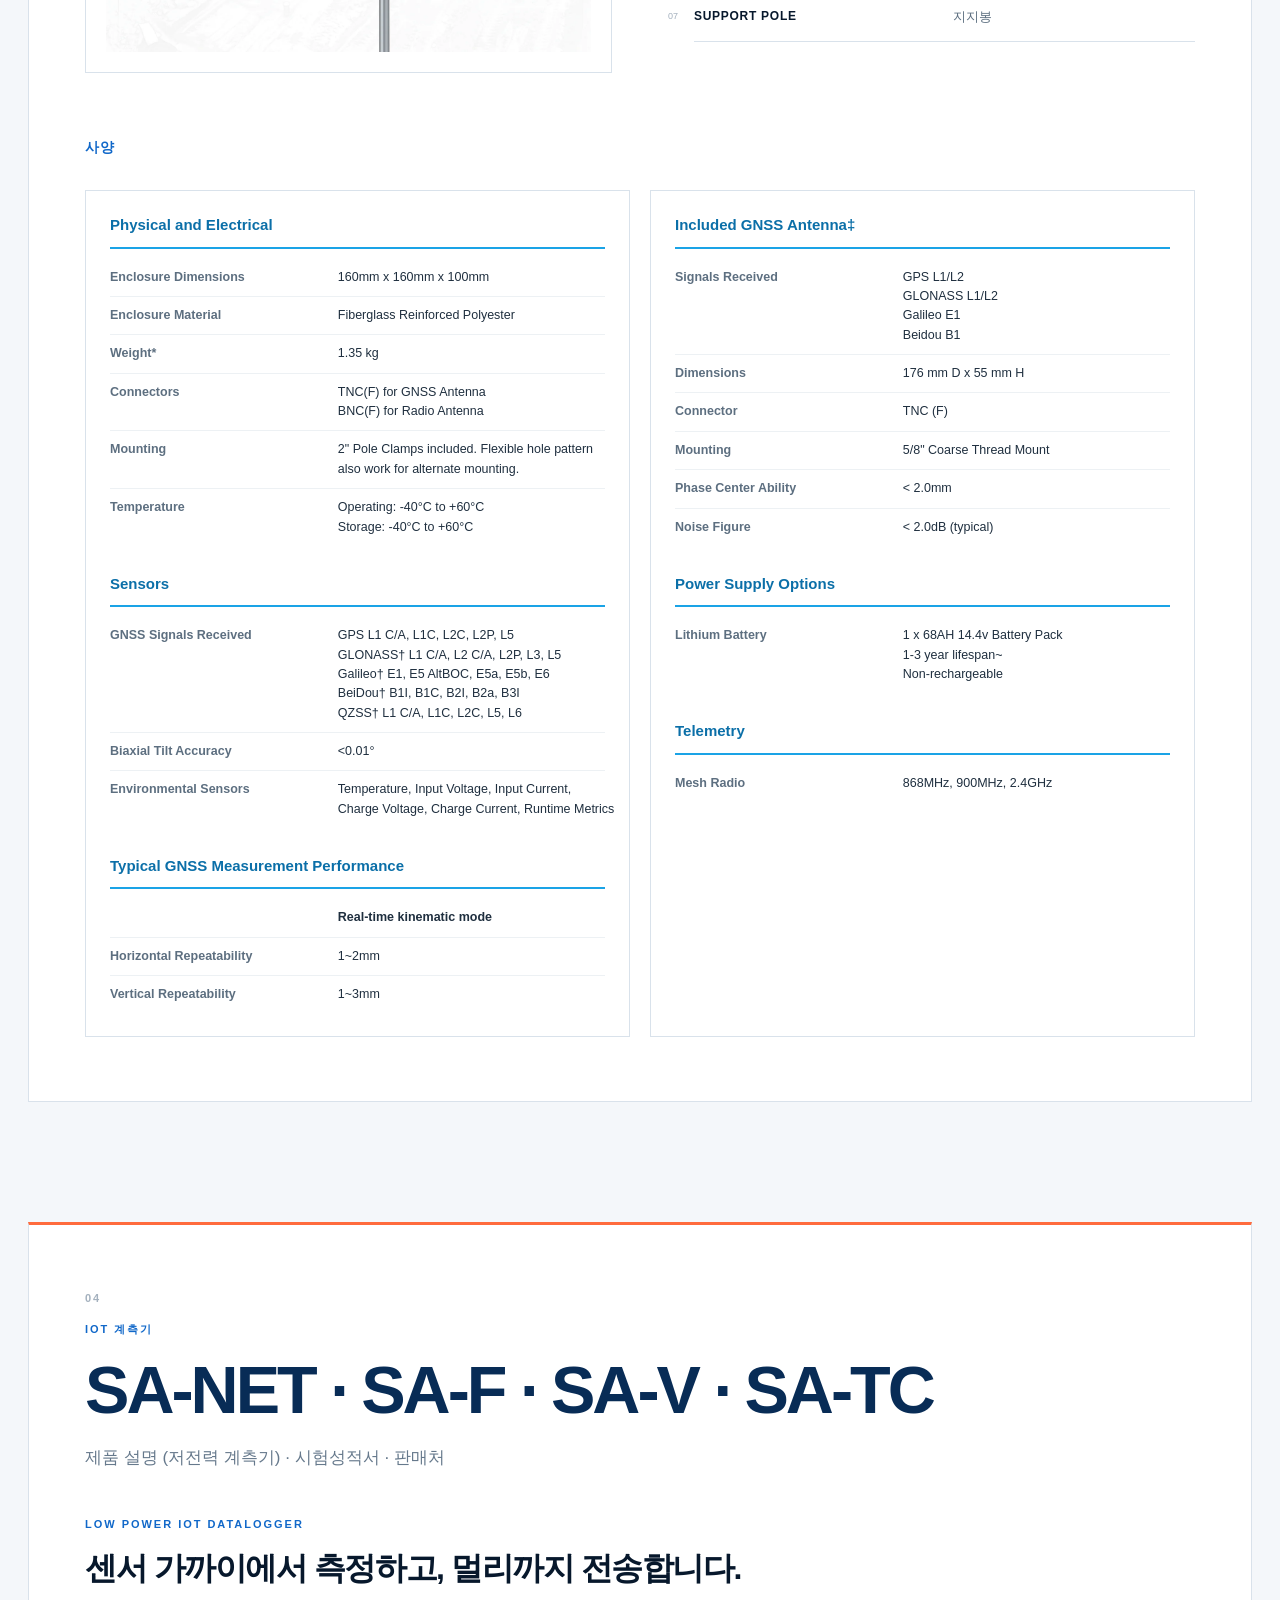
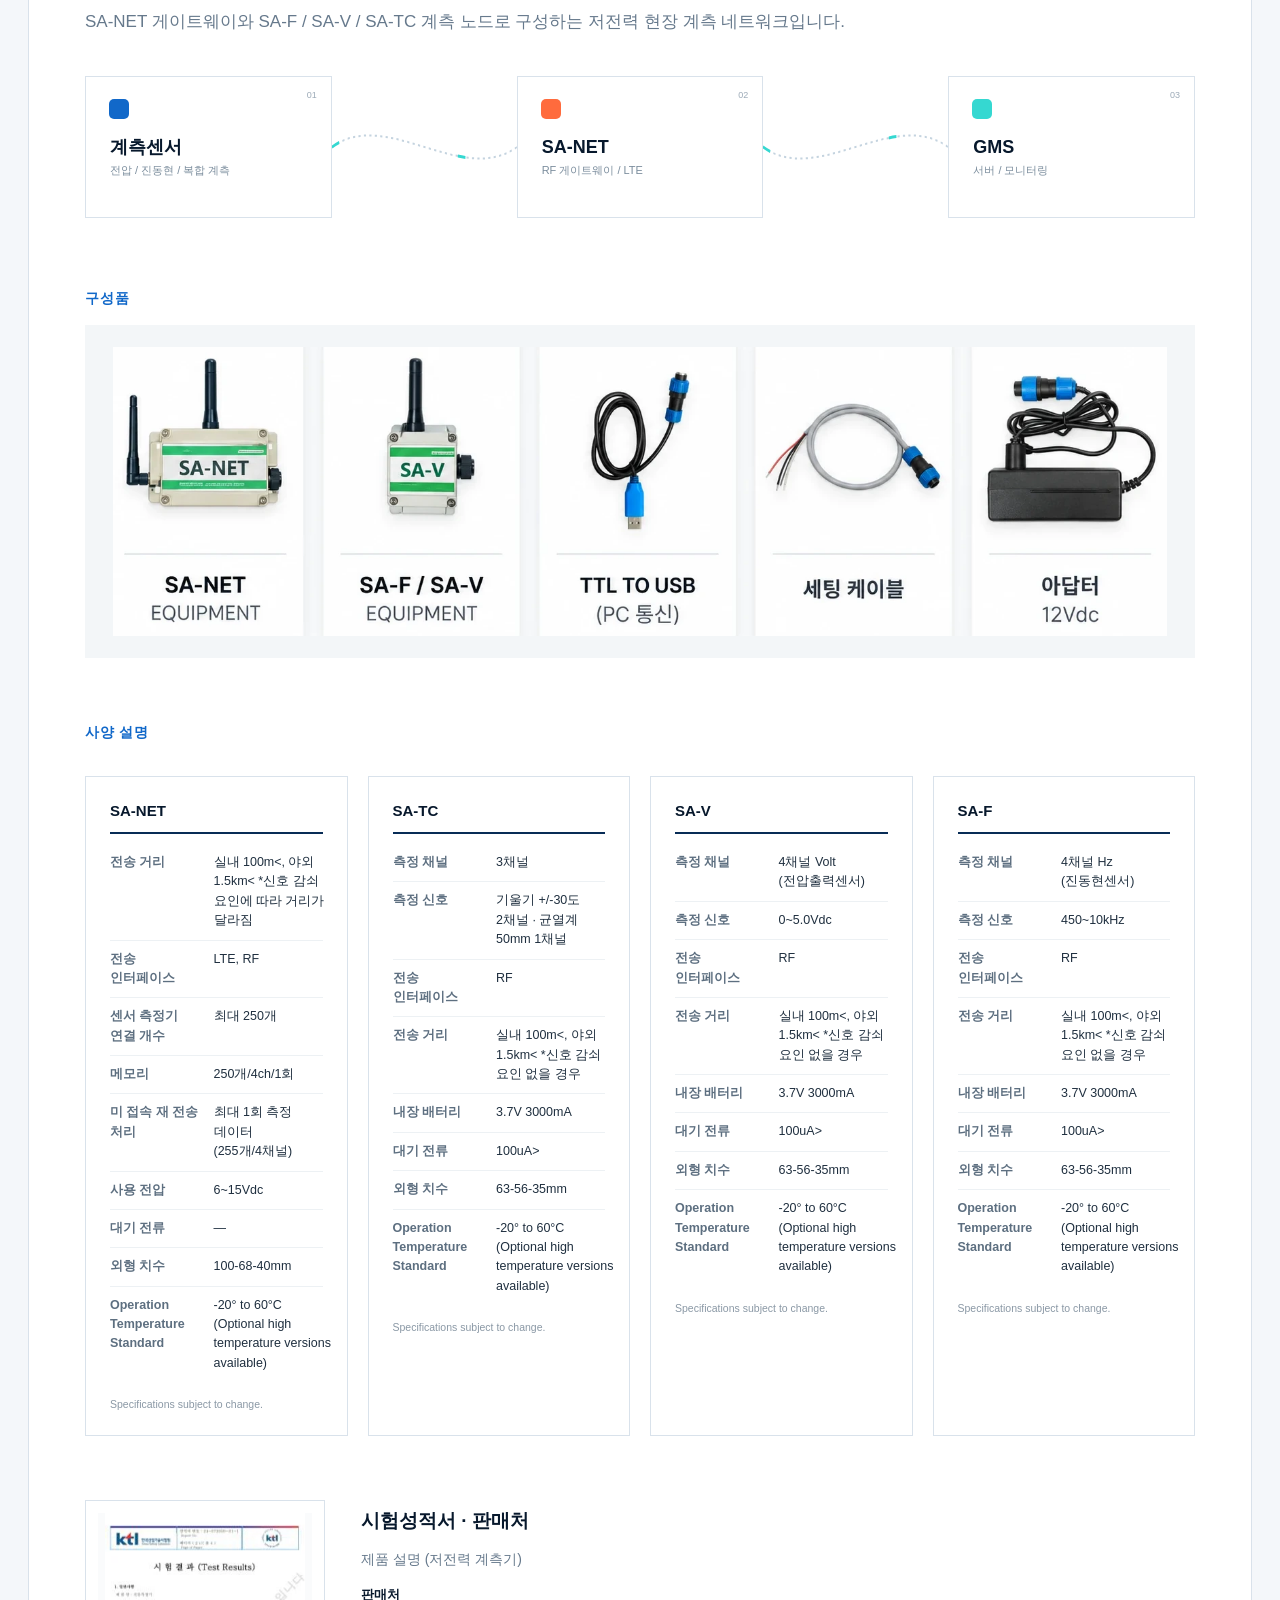
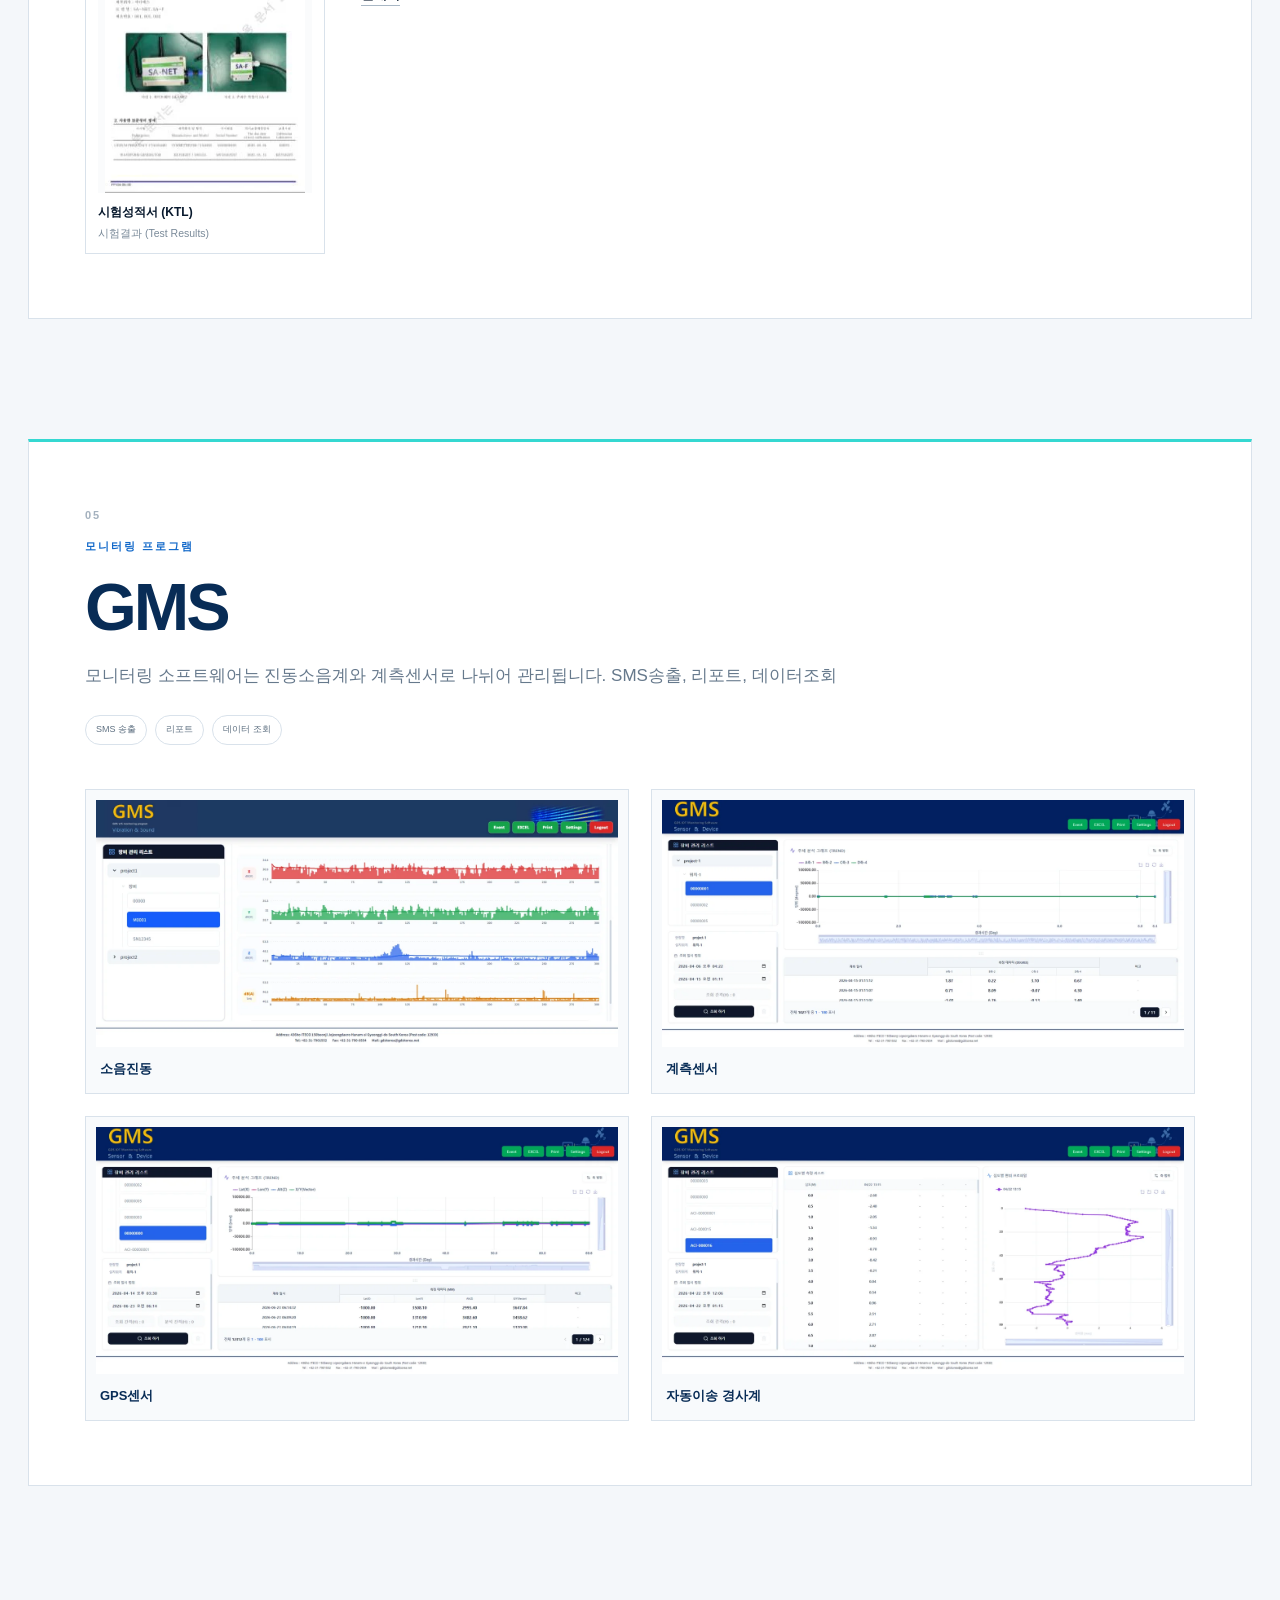
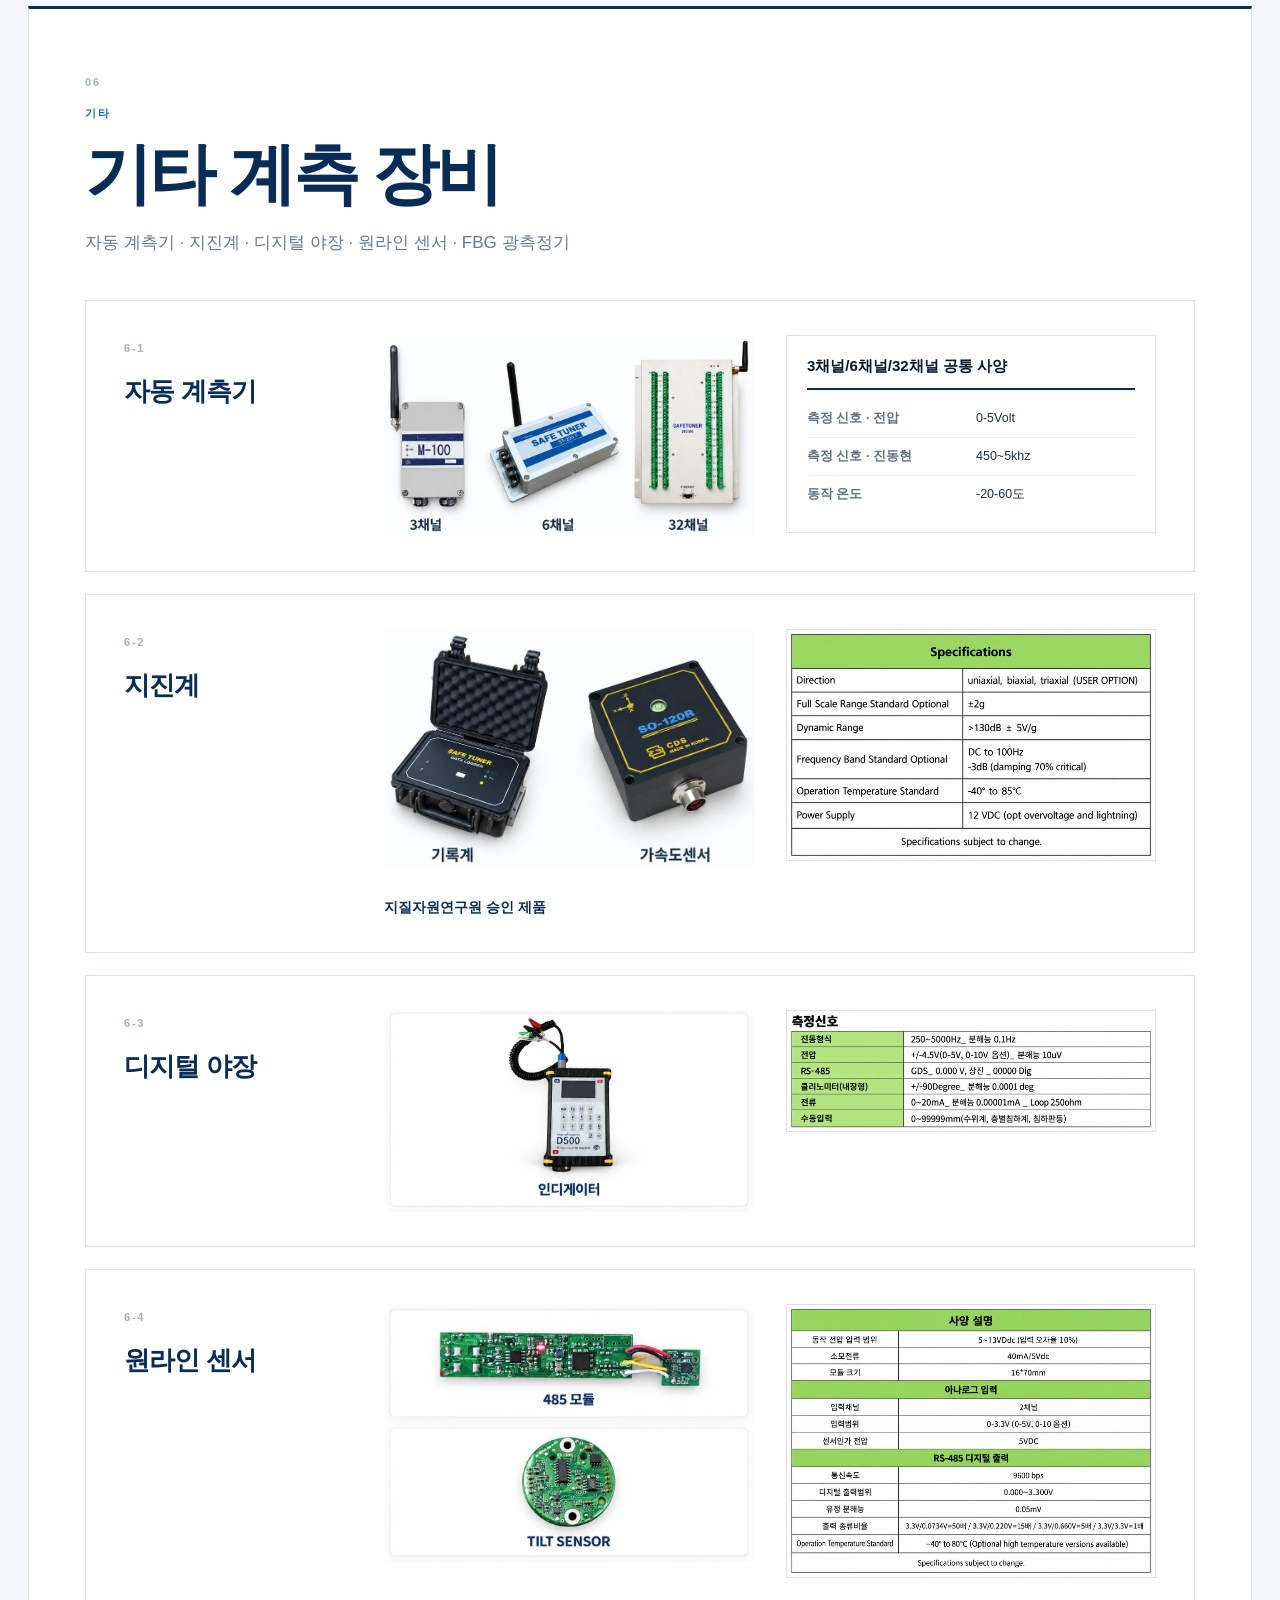
==== commit baf814c9: "Apply revisions from 홈페이지 수정_1.pptx - Hero: provided key visual as-is (desktop), banner + text on mo" ====
--- a/index.html
+++ b/index.html
@@ -6,14 +6,13 @@
   <meta name="description" content="GDS 지디에스 — 건설정보화시스템의 선두. 자동 이송형 경사계, 진동/소음, RTK-GNSS, IoT 계측기, 모니터링 프로그램" />
   <title>GDS | 건설정보화시스템의 선두 GDS 지디에스</title>
   <link rel="icon" href="data:image/svg+xml,%3Csvg xmlns='http://www.w3.org/2000/svg' viewBox='0 0 64 64'%3E%3Crect width='64' height='64' rx='12' fill='%23092b53'/%3E%3Cpath d='M14 18h18v18H14zM28 28h22v22H28z' fill='none' stroke='%23ff5b36' stroke-width='4'/%3E%3C/svg%3E" />
-  <link rel="stylesheet" href="styles.css?v=20260916140844" />
+  <link rel="stylesheet" href="styles.css?v=20260917150000" />
 </head>
 <body>
   <div class="scroll-progress" aria-hidden="true"><span id="progressBar"></span></div>
   <header class="site-header" id="top">
     <a class="brand" href="#hero" aria-label="GDS home">
-      <span class="brand-mark" aria-hidden="true"><i></i><b></b></span>
-      <span><strong>GDS</strong><small>CONSTRUCTION MONITORING</small></span>
+      <img class="brand-logo" src="assets/gds_logo.webp" alt="건설정보화시스템의 선두 GDS 지디에스" data-cms-img="header-img1">
     </a>
     <nav class="desktop-nav" aria-label="Primary">
       <a href="#about" data-section="about" data-ko="회사소개" data-en="About">회사소개</a>
@@ -44,23 +43,26 @@
 
   <main>
     <section class="hero" id="hero" data-observe>
-      <div class="hero-bg" aria-hidden="true"><img src="assets/hero_rtk.webp" alt="" / data-cms-img="hero-img1"></div>
+      <div class="hero-bg"><img src="assets/hero_main.webp" alt="현장을 측정하고 데이터로 연결합니다. 건설 계측의 경험과 IT 기술을 결합하여 더 안전한 사회를 만들어갑니다." data-cms-img="hero-img1">
+        <a class="hero-hotspot hs-solutions" href="#solutions" aria-label="솔루션 보기"></a>
+        <a class="hero-hotspot hs-contact" href="#contact" aria-label="제품 문의"></a>
+      </div>
       <div class="hero-grid" aria-hidden="true"></div>
       <div class="hero-orbit orbit-a" aria-hidden="true"></div><div class="hero-orbit orbit-b" aria-hidden="true"></div>
       <div class="hero-content reveal">
         <p class="eyebrow" data-ko="SMART CONSTRUCTION · SENSOR · IoT" data-en="SMART CONSTRUCTION · SENSOR · IoT" data-cms="hero-t1">SMART CONSTRUCTION · SENSOR · IoT</p>
         <h1><span data-ko="현장을 측정하고" data-en="Measure the site" data-cms="hero-t2">현장을 측정하고</span><br><em data-ko="데이터로 연결합니다." data-en="Connect it with data." data-cms="hero-t3">데이터로 연결합니다.</em></h1>
-        <p class="hero-copy" data-ko="자동 이송 경사계부터 진동·소음, RTK-GNSS, 저전력 IoT 계측기와 통합 모니터링까지. 건설 계측을 하나의 흐름으로 연결합니다." data-en="From automatic inclinometer movement to vibration &amp; sound, RTK-GNSS, low-power IoT dataloggers and integrated monitoring — one connected workflow for construction instrumentation." data-cms="hero-t4">자동 이송 경사계부터 진동·소음, RTK-GNSS, 저전력 IoT 계측기와 통합 모니터링까지. 건설 계측을 하나의 흐름으로 연결합니다.</p>
+        <p class="hero-copy" data-ko="건설 계측의 경험과 IT 기술을 결합하여 더 안전한 사회를 만들어갑니다." data-en="Combining construction instrumentation experience with IT technology to build a safer society." data-cms="hero-t4">건설 계측의 경험과 IT 기술을 결합하여 더 안전한 사회를 만들어갑니다.</p>
         <div class="hero-cta">
           <a class="btn btn-primary" href="#solutions"><span data-ko="솔루션 보기" data-en="Explore solutions" data-cms="hero-t5">솔루션 보기</span><i>↘</i></a>
           <a class="btn btn-ghost" href="#contact" data-ko="제품 문의" data-en="Contact sales" data-cms="hero-t6">제품 문의</a>
         </div>
       </div>
       <div class="hero-status reveal delay-2" aria-label="Solution areas">
-        <a href="#inclinometer"><span data-cms-text="hero-x108">01</span><strong data-ko="변위" data-en="Displacement" data-cms="hero-t7">변위</strong><small data-cms-text="hero-x109">AUTO INCLINOMETER</small></a>
-        <a href="#waveon"><span data-cms-text="hero-x110">02</span><strong data-ko="환경·구조" data-en="Environmental / Structural" data-cms="hero-t8">환경·구조</strong><small data-cms-text="hero-x111">WAVEON</small></a>
-        <a href="#rtk"><span data-cms-text="hero-x112">03</span><strong data-ko="정밀 위치" data-en="Precise Position" data-cms="hero-t9">정밀 위치</strong><small data-cms-text="hero-x113">RTK-GNSS</small></a>
-        <a href="#iot"><span data-cms-text="hero-x114">04</span><strong data-ko="원격 계측" data-en="Remote Monitoring" data-cms="hero-t10">원격 계측</strong><small data-cms-text="hero-x115">IoT + GMS</small></a>
+        <div><span data-cms-text="hero-x108">01</span><strong data-ko="연구개발" data-en="R&amp;D" data-cms="hero-t7">연구개발</strong><small data-ko="회로 / 펌웨어 설계" data-en="Circuit / firmware design" data-cms="hero-t11">회로 / 펌웨어 설계</small></div>
+        <div><span data-cms-text="hero-x110">02</span><strong data-ko="제품화" data-en="Productization" data-cms="hero-t8">제품화</strong><small data-ko="자체 생산·품질관리" data-en="In-house production &amp; QC" data-cms="hero-t12">자체 생산·품질관리</small></div>
+        <div><span data-cms-text="hero-x112">03</span><strong data-ko="현장검증" data-en="Field verification" data-cms="hero-t9">현장검증</strong><small data-ko="실제 현장에서 신뢰성 확보" data-en="Reliability proven on real sites" data-cms="hero-t13">실제 현장에서 신뢰성 확보</small></div>
+        <div><span data-cms-text="hero-x114">04</span><strong data-ko="세계로" data-en="Global" data-cms="hero-t10">세계로</strong><small data-ko="국내를 넘어 글로벌 시장으로" data-en="Beyond Korea to the global market" data-cms="hero-t14">국내를 넘어 글로벌 시장으로</small></div>
       </div>
       <a href="#solutions" class="scroll-cue" aria-label="Scroll"><span></span><small data-cms-text="hero-x107">SCROLL</small></a>
     </section>
@@ -75,8 +77,7 @@
           <img class="about-logo" src="assets/gds_logo.webp" alt="건설정보화시스템의 선두 GDS 지디에스" loading="lazy" data-cms-img="about-img1">
         </div>
         <div class="about-visual reveal delay-1">
-          <figure><img src="assets/incline_field_1.webp" alt="GDS equipment on site" loading="lazy" data-cms-img="about-img2"></figure>
-          <figure><img src="assets/waveon_eco.webp" alt="WAVEON 4 eco on site" loading="lazy" data-cms-img="about-img3"></figure>
+          <figure><img src="assets/about_visual.webp" alt="건설의 안전을 기술로 연결하는 GDS" loading="lazy" data-cms-img="about-img2"></figure>
         </div>
       </div>
     </section>
@@ -99,7 +100,7 @@
     <section class="products-intro section" data-observe>
       <div class="section-heading reveal">
         <p class="eyebrow" data-ko="제품소개" data-en="PRODUCTS" data-cms="products-t1">제품소개</p>
-        <h2 data-ko="제품 설명 · 특허, 시험성적서" data-en="Product description · Patents, test reports" data-cms="products-t2">제품 설명 · 특허, 시험성적서</h2>
+        <h2 data-ko="제품 설명" data-en="Product description" data-cms="products-t2">제품 설명</h2>
       </div>
     </section>
     <nav class="subnav" id="subnav" aria-label="Product categories">
@@ -195,7 +196,7 @@
 
         <div class="spec-cols">
           <div class="spec-table">
-            <h4 data-ko="진동센서" data-en="Vibration sensor" data-cms="waveon-t14">진동센서</h4>
+            <h4 data-ko="진동센서 _ ISO 8041" data-en="Vibration sensor _ ISO 8041" data-cms="waveon-t14">진동센서 _ ISO 8041</h4>
             <dl>
               <div><dt data-ko="무게 및 크기" data-en="Weight &amp; size" data-cms="waveon-t15">무게 및 크기</dt><dd data-cms-text="waveon-x1">270g, 70*45</dd></div>
               <div><dt data-ko="측정범위" data-en="Range" data-cms="waveon-t16">측정범위</dt><dd data-cms-text="waveon-x2">40~120dB(V)</dd></div>
@@ -204,7 +205,7 @@
             </dl>
           </div>
           <div class="spec-table">
-            <h4 data-ko="소음센서 _ Class 2" data-en="Sound sensor _ Class 2" data-cms="waveon-t19">소음센서 _ Class 2</h4>
+            <h4 data-ko="소음센서 _ IEC 61672-1" data-en="Sound sensor _ IEC 61672-1" data-cms="waveon-t19">소음센서 _ IEC 61672-1</h4>
             <dl>
               <div><dt data-ko="무게 및 크기" data-en="Weight &amp; size" data-cms="waveon-t20">무게 및 크기</dt><dd data-cms-text="waveon-x5">150g, 12.2*185</dd></div>
               <div><dt data-ko="측정범위" data-en="Range" data-cms="waveon-t21">측정범위</dt><dd data-ko="35~130dB(L) _ 단일레인지" data-en="35~130dB(L) _ single range" data-cms="waveon-t22">35~130dB(L) _ 단일레인지</dd></div>
@@ -318,7 +319,7 @@
 
       <div class="p-block reveal">
         <h3 data-ko="사양" data-en="Specifications" data-cms="rtk-t13">사양</h3>
-        <div class="spec-cols three">
+        <div class="spec-cols">
           <div class="spec-table blue">
             <h4 data-cms-text="rtk-x111">Physical and Electrical</h4>
             <dl>
@@ -328,11 +329,9 @@
               <div><dt data-cms-text="rtk-x115">Connectors</dt><dd data-cms-text="rtk-x4">TNC(F) for GNSS Antenna<br>BNC(F) for Radio Antenna</dd></div>
               <div><dt data-cms-text="rtk-x116">Mounting</dt><dd data-cms-text="rtk-x5">2" Pole Clamps included. Flexible hole pattern also work for alternate mounting.</dd></div>
               <div><dt data-cms-text="rtk-x117">Temperature</dt><dd data-cms-text="rtk-x6">Operating: -40°C to +60°C<br>Storage: -40°C to +60°C</dd></div>
-              <div><dt data-cms-text="rtk-x118">Power Consumption</dt><dd data-cms-text="rtk-x7">42mWH per measurement. ~8000 measurements with 6 x Lithium D Batteries at room temperature† with 'In RTK mode'</dd></div>
             </dl>
             <h4 data-cms-text="rtk-x119">Sensors</h4>
             <dl>
-              <div><dt data-cms-text="rtk-x120">GNSS Channels</dt><dd data-cms-text="rtk-x8">555</dd></div>
               <div><dt data-cms-text="rtk-x121">GNSS Signals Received</dt><dd data-cms-text="rtk-x9">GPS L1 C/A, L1C, L2C, L2P, L5<br>GLONASS† L1 C/A, L2 C/A, L2P, L3, L5<br>Galileo† E1, E5 AltBOC, E5a, E5b, E6<br>BeiDou† B1I, B1C, B2I, B2a, B3I<br>QZSS† L1 C/A, L1C, L2C, L5, L6</dd></div>
               <div><dt data-cms-text="rtk-x122">Biaxial Tilt Accuracy</dt><dd data-cms-text="rtk-x10">&lt;0.01°</dd></div>
               <div><dt data-cms-text="rtk-x123">Environmental Sensors</dt><dd data-cms-text="rtk-x11">Temperature, Input Voltage, Input Current, Charge Voltage, Charge Current, Runtime Metrics</dd></div>
@@ -340,8 +339,8 @@
             <h4 data-cms-text="rtk-x124">Typical GNSS Measurement Performance</h4>
             <dl>
               <div><dt></dt><dd data-cms-text="rtk-x12"><b data-cms-text="rtk-x125">Real-time kinematic mode</b></dd></div>
-              <div><dt data-cms-text="rtk-x126">Horizontal Repeatability (24 hr average)</dt><dd data-cms-text="rtk-x13">2 mm</dd></div>
-              <div><dt data-cms-text="rtk-x127">Vertical Repeatability (24 hr average)</dt><dd data-cms-text="rtk-x14">3 mm</dd></div>
+              <div><dt data-cms-text="rtk-x126">Horizontal Repeatability</dt><dd data-cms-text="rtk-x13">1~2mm</dd></div>
+              <div><dt data-cms-text="rtk-x127">Vertical Repeatability</dt><dd data-cms-text="rtk-x14">1~3mm</dd></div>
             </dl>
           </div>
           <div class="spec-table blue">
@@ -361,18 +360,8 @@
             <h4 data-cms-text="rtk-x137">Telemetry</h4>
             <dl>
               <div><dt data-cms-text="rtk-x138">Mesh Radio</dt><dd data-cms-text="rtk-x22">868MHz, 900MHz, 2.4GHz</dd></div>
-              <div><dt data-cms-text="rtk-x139">WiFi</dt><dd data-cms-text="rtk-x23">802.11 B/G/N</dd></div>
-            </dl>
-            <h4 data-cms-text="rtk-x140">Spares and Accessories</h4>
-            <dl>
-              <div><dt><b data-cms-text="rtk-x141">Part #</b></dt><dd data-cms-text="rtk-x24"><b data-cms-text="rtk-x142">Item</b></dd></div>
-              <div><dt data-cms-text="rtk-x143">BATT-GMS700</dt><dd data-cms-text="rtk-x25">Lithium Battery Replacement for GMS700 4.4V 76.0AH</dd></div>
-              <div><dt data-cms-text="rtk-x144">ACAL-MAIN</dt><dd data-cms-text="rtk-x26">Prism Stand-Prism Holder for 1 Prism</dd></div>
-              <div><dt data-cms-text="rtk-x145">ACAL-MAIN-2-PRISMS</dt><dd data-cms-text="rtk-x27">Prism Stand-Prism Holder for 2 x Prisms</dd></div>
-            </dl>
-            <p class="footnote">* Without battery<br>† Optional, requires extra license<br>‡ Additional antenna options available</p>
-          </div>
-          <figure class="spec-image doc" data-lightbox="assets/rtk_spec_table.webp"><img src="assets/rtk_spec_table.webp" alt="RTK-GNSS specification table (original)" loading="lazy" data-cms-img="rtk-img3"><figcaption data-ko="원본 사양표 (클릭하여 확대)" data-en="Original spec sheet (click to enlarge)" data-cms="rtk-t21">원본 사양표 (클릭하여 확대)</figcaption></figure>
+            </dl>
+          </div>
         </div>
       </div>
       </div>
@@ -514,9 +503,7 @@
           <div class="other-head"><span class="p-num" data-cms-text="others-x102">6-1</span><h3 data-ko="자동 계측기" data-en="Automatic dataloggers" data-cms="others-t4">자동 계측기</h3></div>
           <div class="other-body">
             <div class="thumb-row">
-              <figure><img src="assets/logger_3ch.webp" alt="M-100 3-channel datalogger" loading="lazy" data-cms-img="others-img1"><figcaption data-ko="3채널" data-en="3 channels" data-cms="others-t29">3채널</figcaption></figure>
-              <figure><img src="assets/logger_6ch.webp" alt="SAFE TUNER 6-channel datalogger" loading="lazy" data-cms-img="others-img2"><figcaption data-ko="6채널" data-en="6 channels" data-cms="others-t30">6채널</figcaption></figure>
-              <figure><img src="assets/logger_32ch.webp" alt="SAFETUNER SA32B 32-channel datalogger" loading="lazy" data-cms-img="others-img3"><figcaption data-ko="32채널" data-en="32 channels" data-cms="others-t31">32채널</figcaption></figure>
+              <figure class="full"><img src="assets/loggers_3_6_32ch.webp" alt="3채널 M-100, 6채널 SAFE TUNER ST-200, 32채널 SAFETUNER STC-300" loading="lazy" data-cms-img="others-img1"></figure>
             </div>
             <div class="spec-table compact">
               <h4 data-ko="3채널/6채널/32채널 공통 사양" data-en="Common specification (3/6/32 channels)" data-cms="others-t5">3채널/6채널/32채널 공통 사양</h4>
@@ -533,17 +520,10 @@
           <div class="other-head"><span class="p-num" data-cms-text="others-x103">6-2</span><h3 data-ko="지진계" data-en="Seismograph" data-cms="others-t10">지진계</h3></div>
           <div class="other-body">
             <div class="thumb-row">
-              <figure><img src="assets/seismograph.webp" alt="GDS-S1000 recorder" loading="lazy" data-cms-img="others-img4"><figcaption data-ko="기록계" data-en="Recorder" data-cms="others-t32">기록계</figcaption></figure>
-              <figure><img src="assets/accelerometer.webp" alt="SQ-120R accelerometer" loading="lazy" data-cms-img="others-img5"><figcaption data-ko="가속도센서" data-en="Accelerometer" data-cms="others-t33">가속도센서</figcaption></figure>
+              <figure class="full"><img src="assets/seismograph_set.webp" alt="기록계 SAFE TUNER DATA LOGGER, 가속도센서 SO-120R" loading="lazy" data-cms-img="others-img4"></figure>
+              <p class="approved" data-ko="지질자원연구원 승인 제품" data-en="Approved by the Korea Institute of Geoscience and Mineral Resources" data-cms="others-t11">지질자원연구원 승인 제품</p>
             </div>
-            <div class="spec-table compact">
-              <h4 data-ko="3채널/6채널/32채널 공통 사양" data-en="Common specification (3/6/32 channels)" data-cms="others-t11">3채널/6채널/32채널 공통 사양</h4>
-              <dl>
-                <div><dt data-ko="측정 신호 · 전압" data-en="Signal · voltage" data-cms="others-t12">측정 신호 · 전압</dt><dd data-cms-text="others-x3">0-5Volt</dd></div>
-                <div><dt data-ko="측정 신호 · 진동현" data-en="Signal · vibrating wire" data-cms="others-t13">측정 신호 · 진동현</dt><dd data-cms-text="others-x4">450~5khz</dd></div>
-                <div><dt data-ko="동작 온도" data-en="Operating temp." data-cms="others-t14">동작 온도</dt><dd data-ko="-20-60도" data-en="-20 to 60°C" data-cms="others-t15">-20-60도</dd></div>
-              </dl>
-            </div>
+            <figure class="spec-figure"><img src="assets/seismograph_spec.webp" alt="Seismograph specifications" loading="lazy" data-cms-img="others-img5"></figure>
           </div>
         </article>
 
@@ -551,16 +531,9 @@
           <div class="other-head"><span class="p-num" data-cms-text="others-x104">6-3</span><h3 data-ko="디지털 야장" data-en="Digital field readout" data-cms="others-t16">디지털 야장</h3></div>
           <div class="other-body">
             <div class="thumb-row">
-              <figure class="tall"><img src="assets/digital_readout.webp" alt="D500 indicator" loading="lazy" data-cms-img="others-img6"><figcaption data-ko="인디게이터" data-en="Indicator" data-cms="others-t34">인디게이터</figcaption></figure>
+              <figure class="full"><img src="assets/digital_readout.webp" alt="D500 인디게이터" loading="lazy" data-cms-img="others-img6"></figure>
             </div>
-            <div class="spec-table compact">
-              <h4 data-ko="3채널/6채널/32채널 공통 사양" data-en="Common specification (3/6/32 channels)" data-cms="others-t17">3채널/6채널/32채널 공통 사양</h4>
-              <dl>
-                <div><dt data-ko="측정 신호 · 전압" data-en="Signal · voltage" data-cms="others-t18">측정 신호 · 전압</dt><dd data-cms-text="others-x5">0-5Volt</dd></div>
-                <div><dt data-ko="측정 신호 · 진동현" data-en="Signal · vibrating wire" data-cms="others-t19">측정 신호 · 진동현</dt><dd data-cms-text="others-x6">450~5khz</dd></div>
-                <div><dt data-ko="동작 온도" data-en="Operating temp." data-cms="others-t20">동작 온도</dt><dd data-ko="-20-60도" data-en="-20 to 60°C" data-cms="others-t21">-20-60도</dd></div>
-              </dl>
-            </div>
+            <figure class="spec-figure"><img src="assets/digital_readout_spec.webp" alt="측정신호 사양" loading="lazy" data-cms-img="others-img10"></figure>
           </div>
         </article>
 
@@ -568,17 +541,9 @@
           <div class="other-head"><span class="p-num" data-cms-text="others-x105">6-4</span><h3 data-ko="원라인 센서" data-en="One-line sensors" data-cms="others-t22">원라인 센서</h3></div>
           <div class="other-body">
             <div class="thumb-row">
-              <figure class="wide"><img src="assets/one_line_sensor.webp" alt="485 module board" loading="lazy" data-cms-img="others-img7"><figcaption data-ko="485 모듈" data-en="485 module" data-cms="others-t35">485 모듈</figcaption></figure>
-              <figure><img src="assets/tilt_sensor_board.webp" alt="Tilt sensor board" loading="lazy" data-cms-img="others-img8"><figcaption data-cms-text="others-x106">TILT SENSOR</figcaption></figure>
+              <figure class="full"><img src="assets/one_line_sensors.webp" alt="485 모듈, TILT SENSOR" loading="lazy" data-cms-img="others-img7"></figure>
             </div>
-            <div class="spec-table compact">
-              <h4 data-ko="3채널/6채널/32채널 공통 사양" data-en="Common specification (3/6/32 channels)" data-cms="others-t23">3채널/6채널/32채널 공통 사양</h4>
-              <dl>
-                <div><dt data-ko="측정 신호 · 전압" data-en="Signal · voltage" data-cms="others-t24">측정 신호 · 전압</dt><dd data-cms-text="others-x7">0-5Volt</dd></div>
-                <div><dt data-ko="측정 신호 · 진동현" data-en="Signal · vibrating wire" data-cms="others-t25">측정 신호 · 진동현</dt><dd data-cms-text="others-x8">450~5khz</dd></div>
-                <div><dt data-ko="동작 온도" data-en="Operating temp." data-cms="others-t26">동작 온도</dt><dd data-ko="-20-60도" data-en="-20 to 60°C" data-cms="others-t27">-20-60도</dd></div>
-              </dl>
-            </div>
+            <figure class="spec-figure"><img src="assets/one_line_sensor_spec.webp" alt="사양 설명 · 아나로그 입력 · RS-485 디지털 출력" loading="lazy" data-cms-img="others-img8"></figure>
           </div>
         </article>
 
@@ -588,6 +553,7 @@
             <div class="thumb-row">
               <figure class="wide"><img src="assets/fbg_interrogator.webp" alt="FS-5060 FBG interrogator" loading="lazy" data-cms-img="others-img9"><figcaption data-ko="FBG 광측정기" data-en="FBG interrogator" data-cms="others-t36">FBG 광측정기</figcaption></figure>
             </div>
+            <figure class="spec-figure"><img src="assets/fbg_spec.webp" alt="FBG interrogator specifications" loading="lazy" data-cms-img="others-img11"></figure>
           </div>
         </article>
       </div>
@@ -632,6 +598,6 @@
 
   <div class="lightbox" id="lightbox" aria-hidden="true" role="dialog"><div class="modal-backdrop lightbox-close"></div><button class="modal-x lightbox-close" aria-label="Close">×</button><img src="" alt="" id="lightboxImg"></div>
 
-  <script src="app.js?v=20260916140844"></script>
+  <script src="app.js?v=20260917150000"></script>
 </body>
 </html>
--- a/styles.css
+++ b/styles.css
@@ -110,3 +110,44 @@
 .rtk-copy h2,.section-heading h2{word-break:keep-all}
 .hero h1{font-size:clamp(40px,5.4vw,76px)}
 @media(max-width:760px){.hero h1{font-size:clamp(38px,11vw,56px)}}
+
+/* ---------- 2026-09 revision (홈페이지 수정_1.pptx) ---------- */
+/* header: image logo */
+.brand{min-width:0}.brand-logo{height:44px;width:auto;display:block}
+@media(max-width:760px){.brand-logo{height:36px}}
+/* hero: provided image as-is on desktop, text layer only on small screens */
+@media(min-width:761px){
+  .hero{min-height:0;display:block;padding:var(--header) 0 0;background:#fff}
+  .hero-bg{position:relative;inset:auto}.hero-bg:after{display:none}
+  .hero-bg img{width:100%;height:auto;object-fit:initial;filter:none;transform:none}
+  .hero-content,.hero-status,.scroll-cue,.hero-grid,.hero-orbit{display:none}
+  .hero-hotspot{position:absolute;display:block;top:44.5%;height:8.5%;border-radius:999px}
+  .hero-hotspot.hs-solutions{left:19.6%;width:7.8%}.hero-hotspot.hs-contact{left:27.9%;width:7%}
+}
+@media(max-width:760px){
+  .hero{display:block;min-height:0;padding:var(--header) 0 0;background:#fff;color:var(--navy)}
+  .hero-bg{position:relative;inset:auto}.hero-bg:after{display:none}
+  .hero-bg img{width:100%;height:auto;object-fit:initial;filter:none;transform:none}
+  .hero-hotspot,.hero-grid,.hero-orbit,.scroll-cue,.hero-status{display:none}
+  .hero-content{width:auto;margin:0;padding:26px 20px 36px}
+  .hero .eyebrow{color:var(--blue)}.hero h1{color:var(--navy);word-break:keep-all}.hero h1 em{color:#1c5fb8}
+  .hero-copy{color:#3c4d5e;margin:18px 0 24px}
+  .hero .btn-ghost{border-color:#1c5fb8;color:#1c5fb8}
+}
+/* about: single provided visual */
+.about-visual{display:block;height:auto}.about-visual img{height:auto;object-fit:contain}
+/* solutions flow: tighter so 제품소개 follows right below (솔루션 보기) */
+.intro.section{padding-top:56px;padding-bottom:40px}
+.intro .section-heading{margin-bottom:28px}
+.flow article{min-height:0;padding:24px 28px 26px}.flow article h3{margin-top:44px}
+.flow-line{top:69px}.flow .ico{top:54px;left:28px}
+.products-intro{padding-top:44px}
+/* RTK: show the whole product photo */
+.pseries .rtk-visual{min-height:0}.pseries .rtk-visual img{position:static;height:auto;object-fit:contain;display:block}
+.pseries .rtk-visual:after{display:none}
+/* others: full-width images and image spec tables */
+.thumb-row figure.full{width:100%}.thumb-row figure.full img{height:auto;padding:0;background:transparent}
+.thumb-row figure.full img{max-height:420px;width:auto;max-width:100%;object-fit:contain}
+.spec-figure{margin:0}.spec-figure img{width:100%;height:auto;display:block;border:1px solid var(--line)}
+.approved{margin:14px 0 0;width:100%;font-size:14px;font-weight:800;color:var(--navy)}
+@media(max-width:1050px){.other-body{grid-template-columns:1fr}.spec-figure{max-width:640px}}
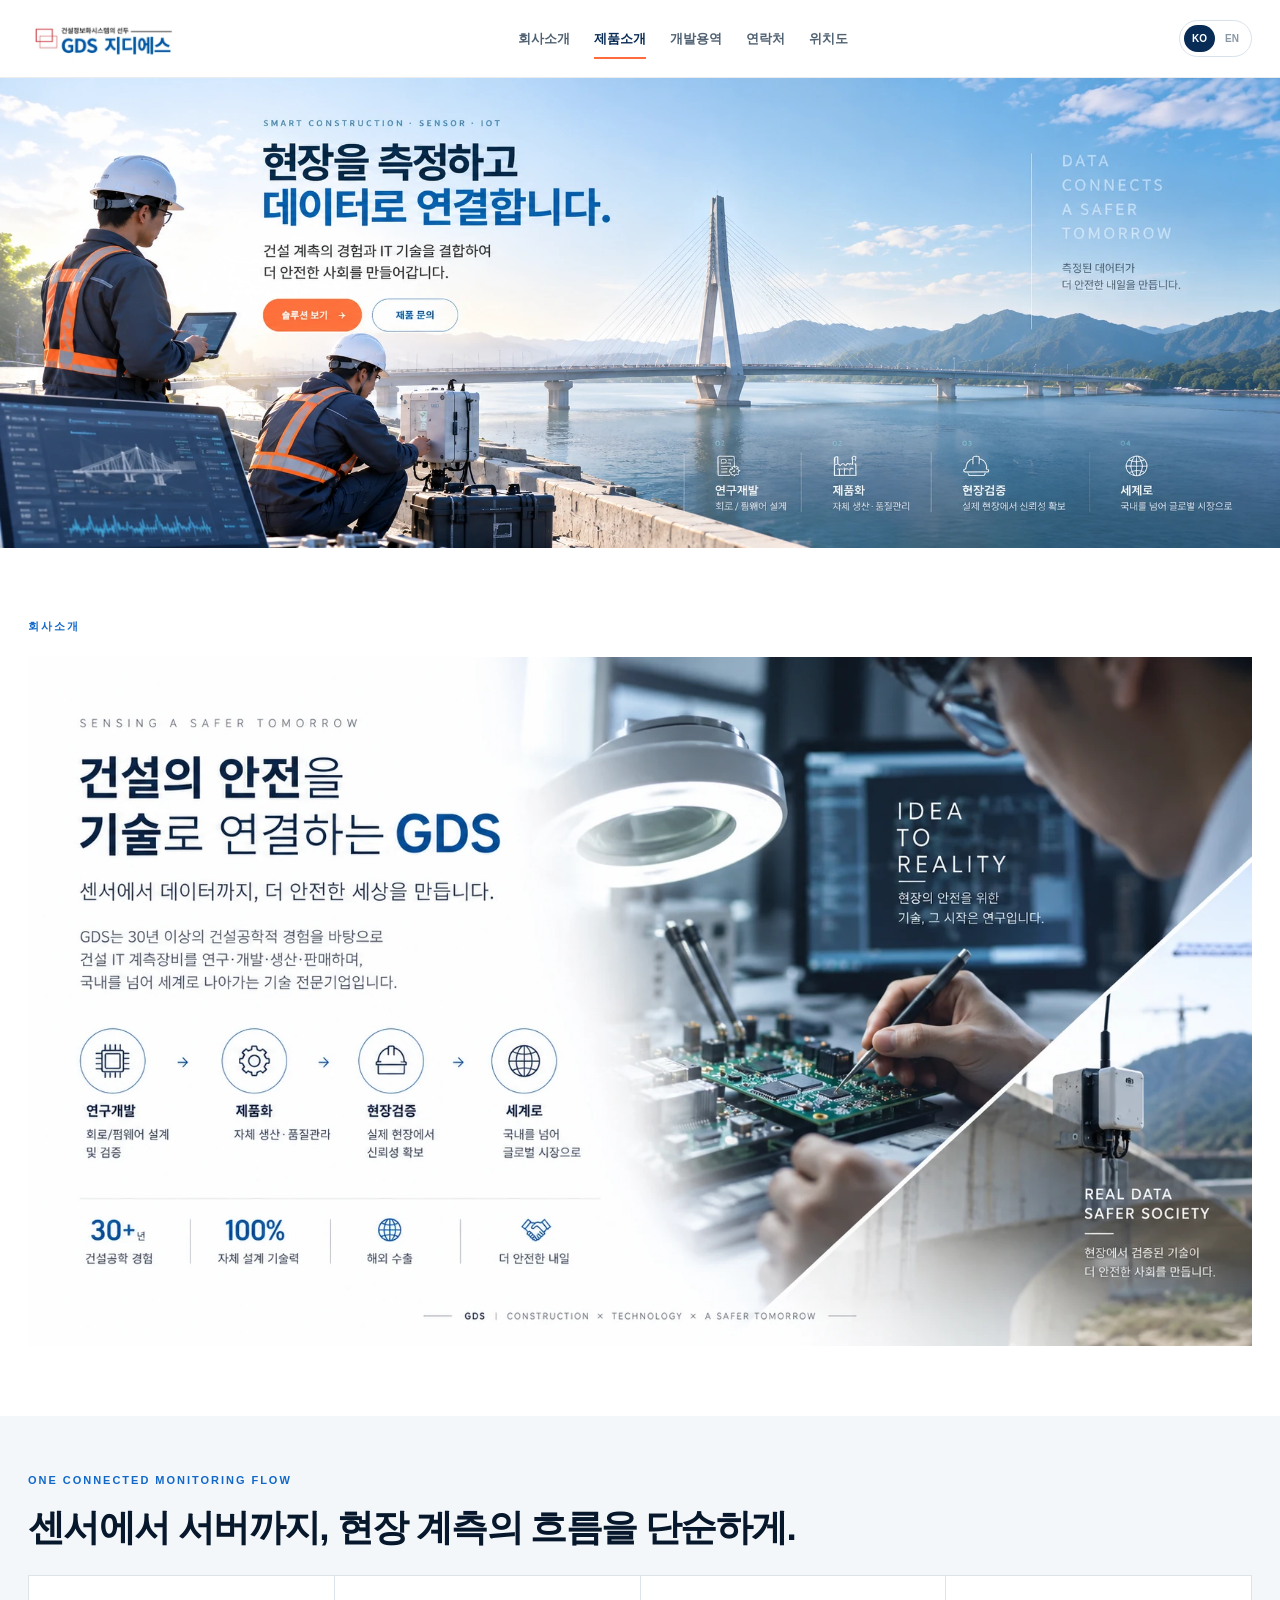
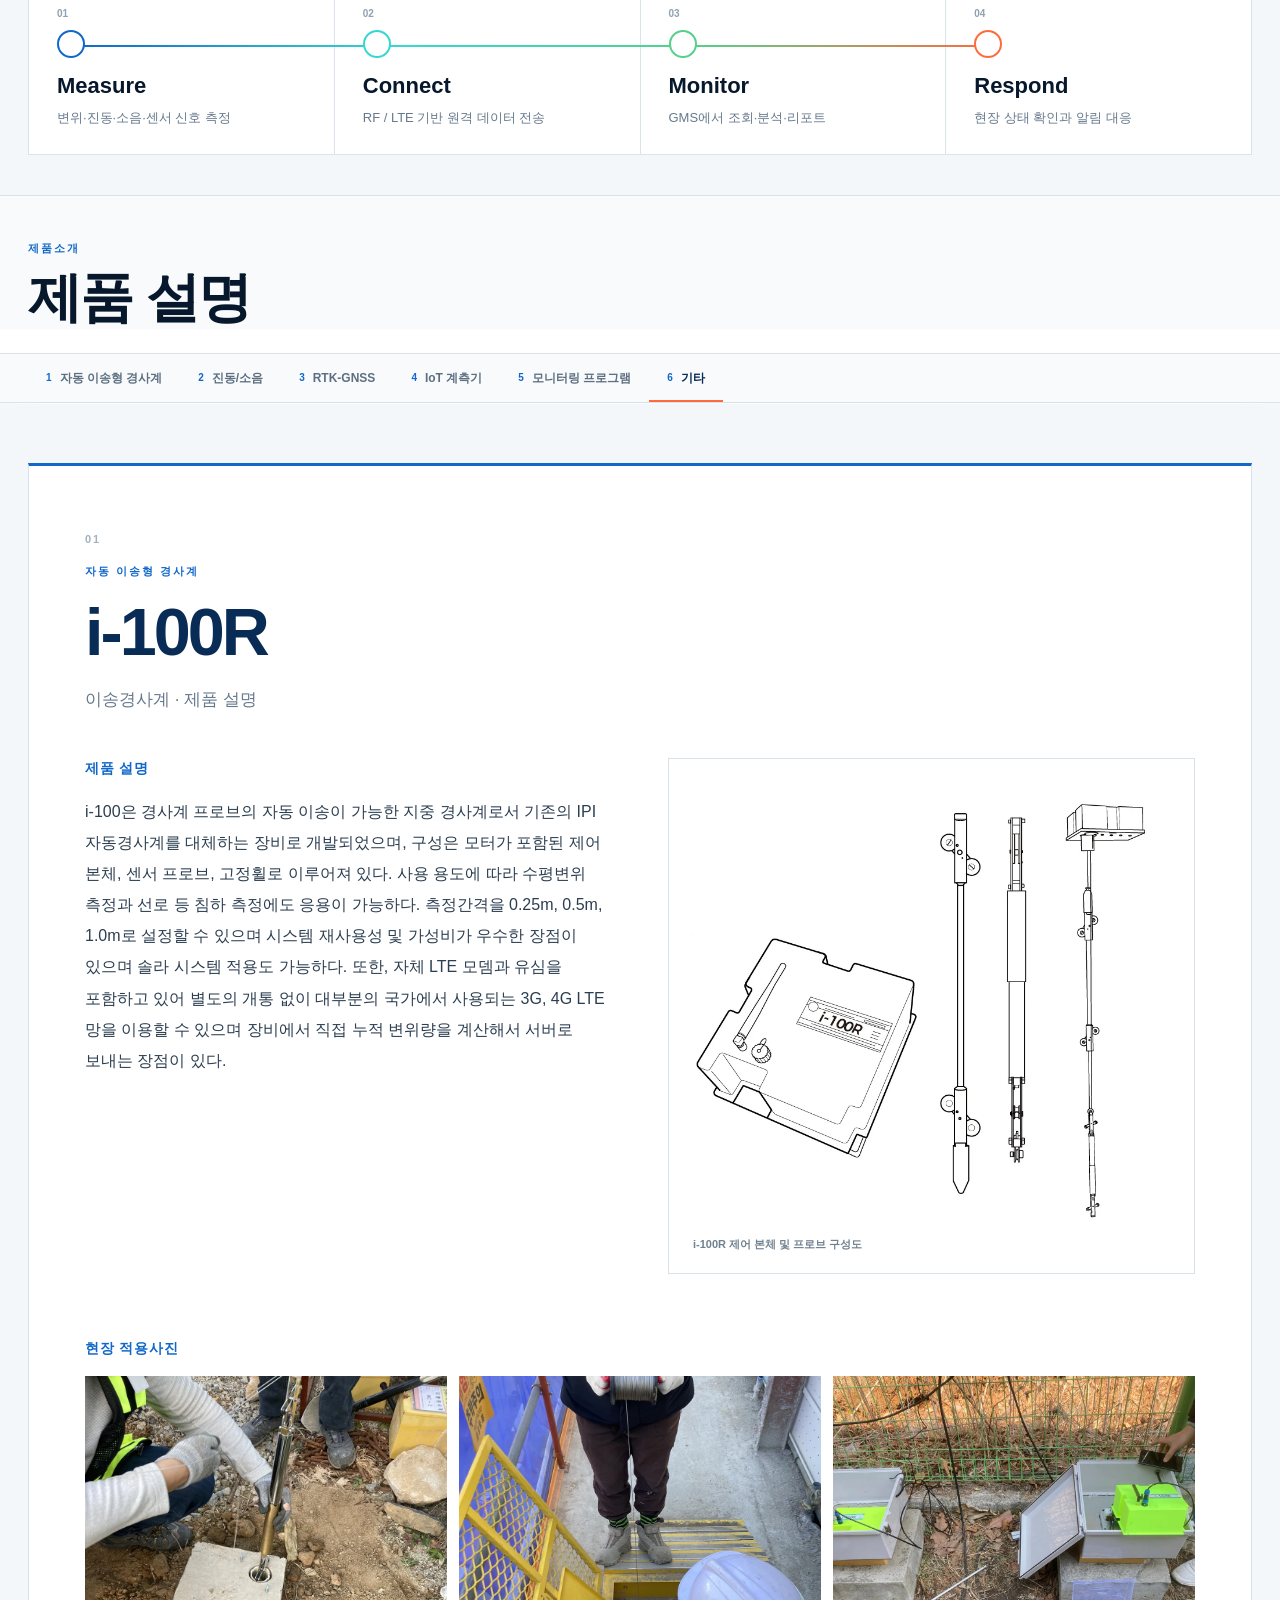
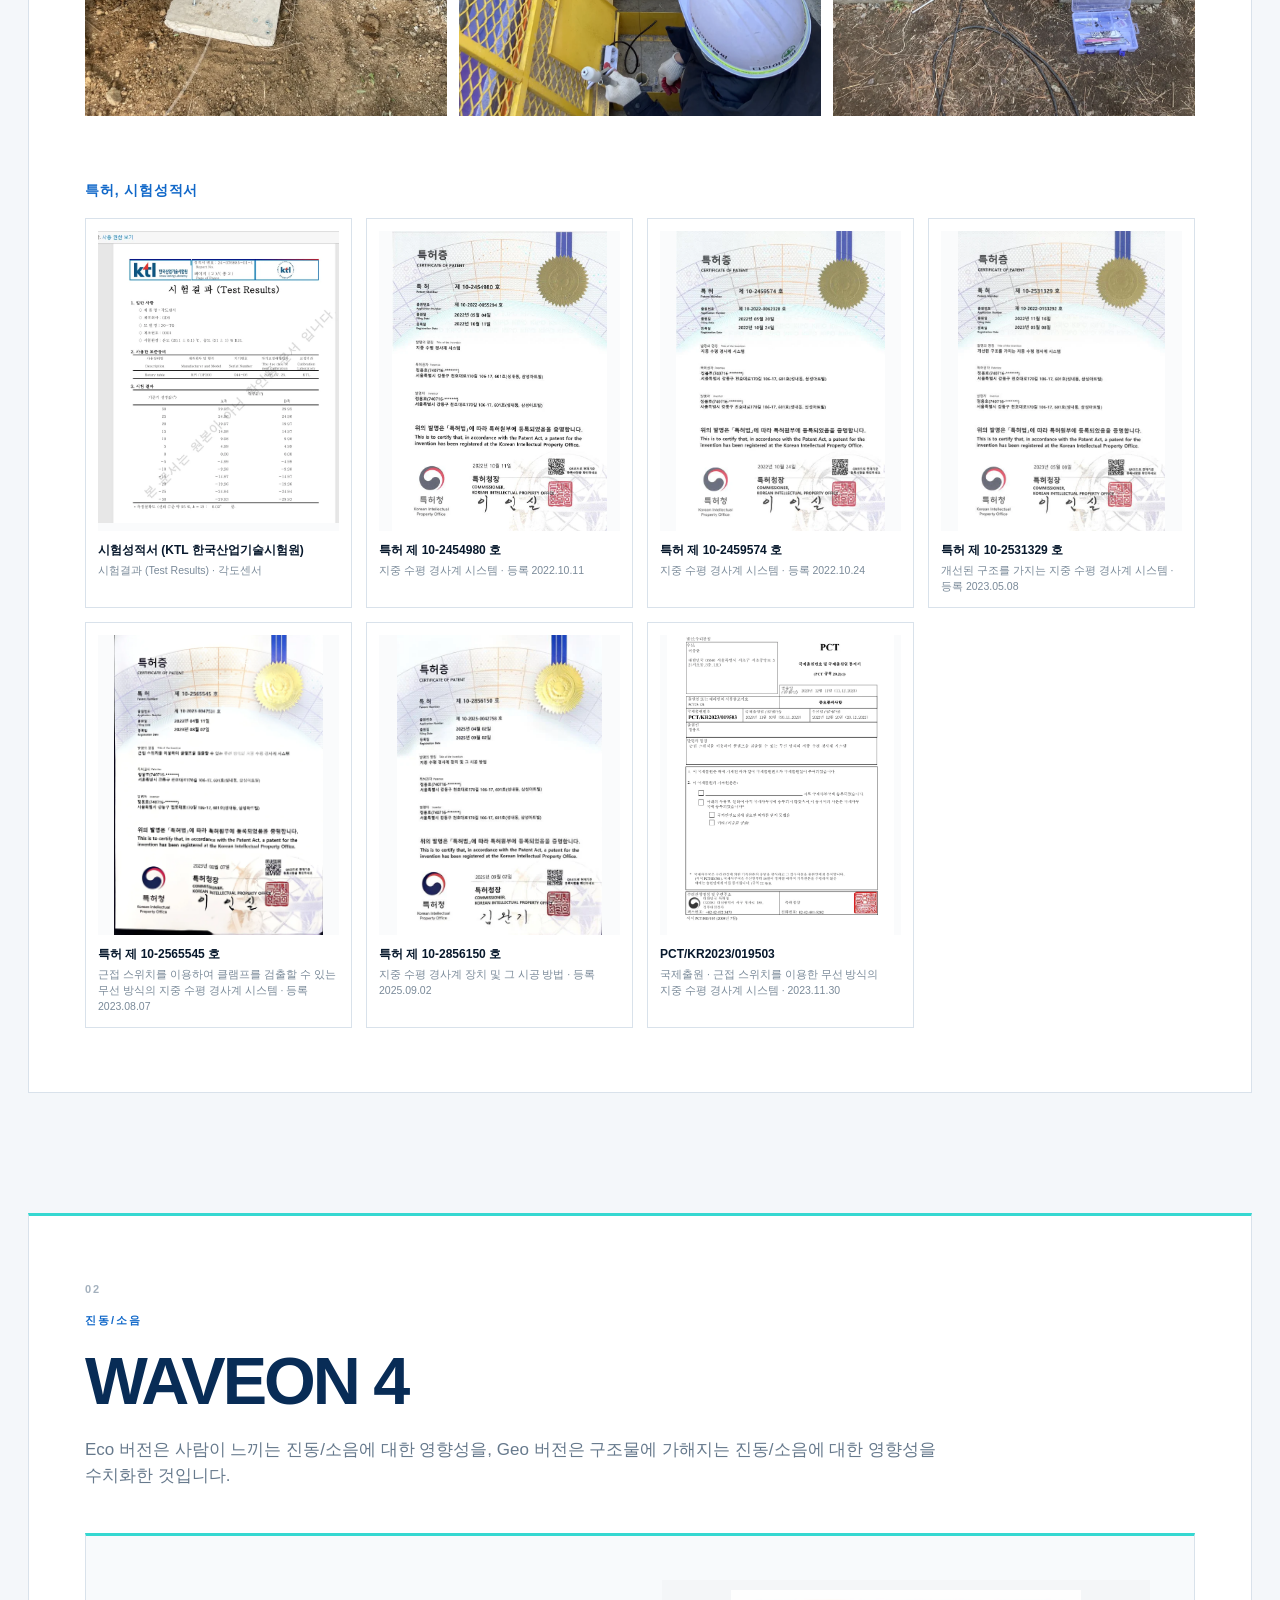
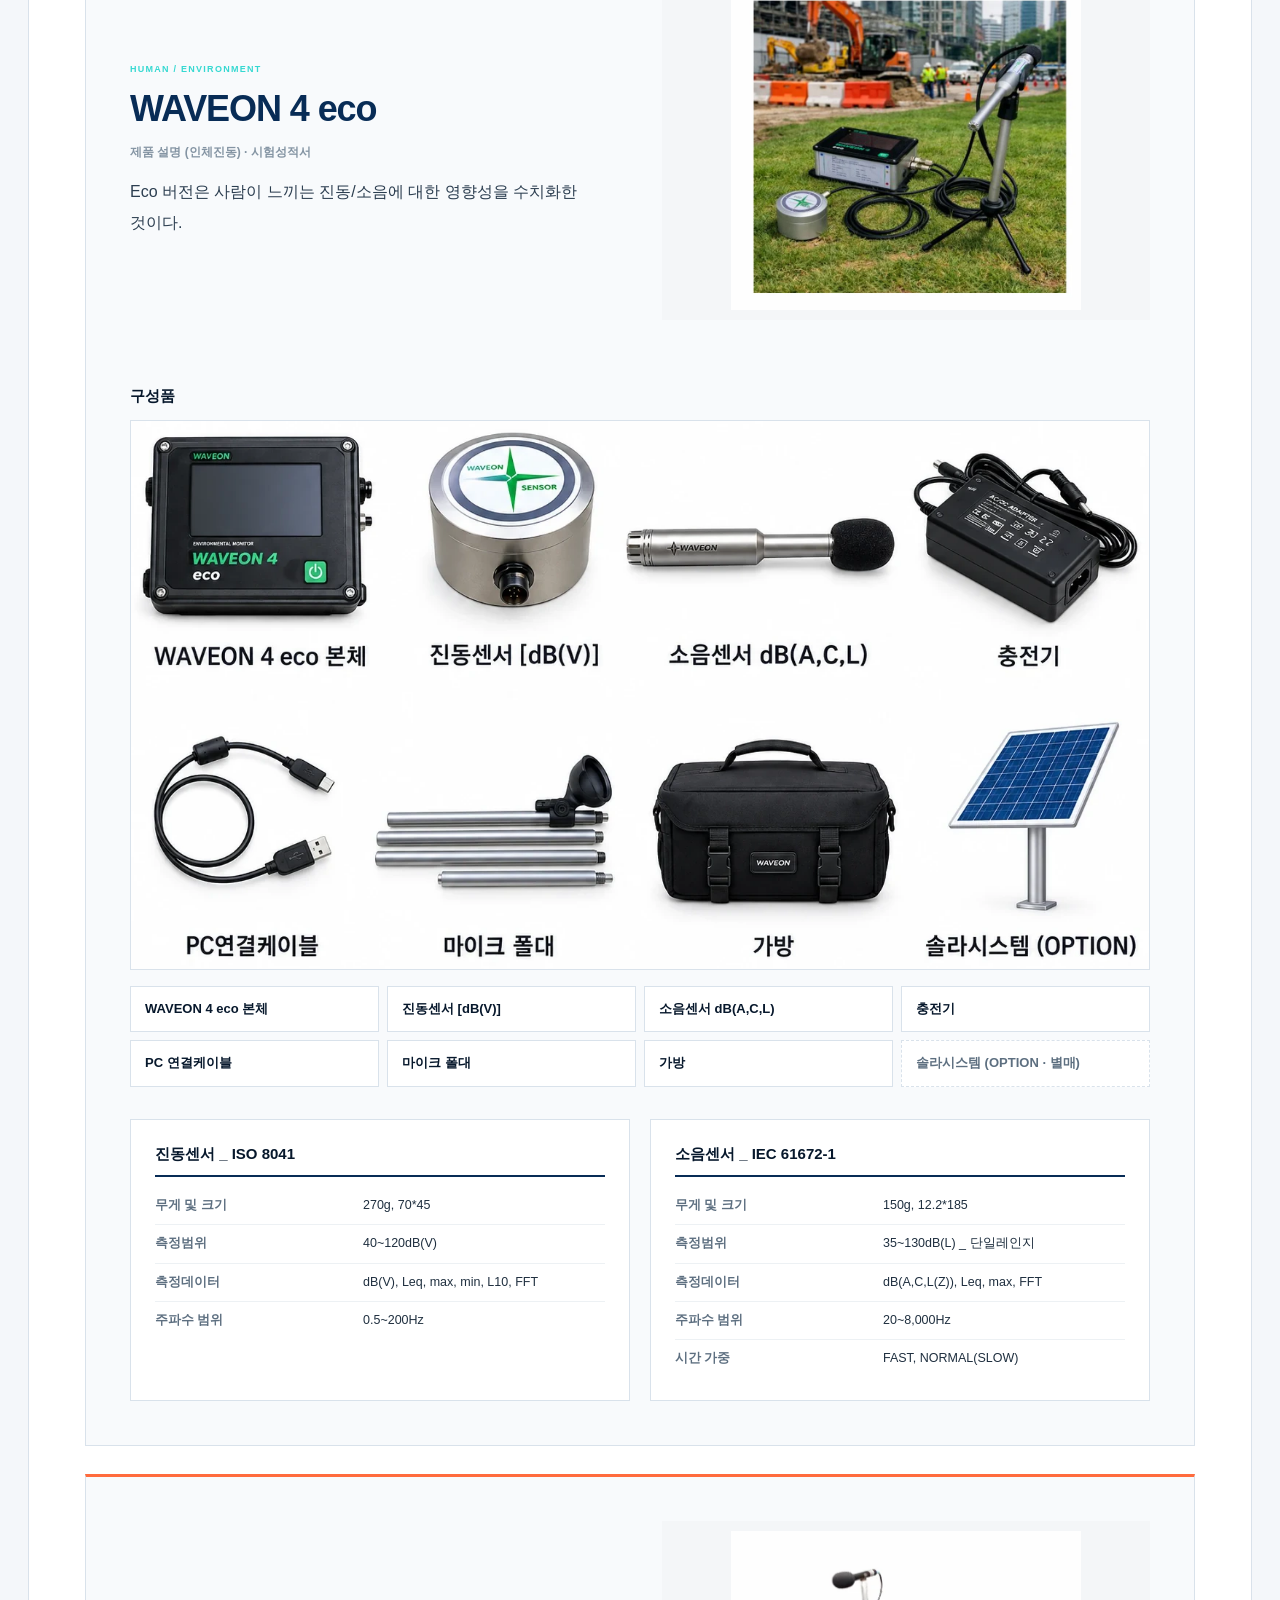
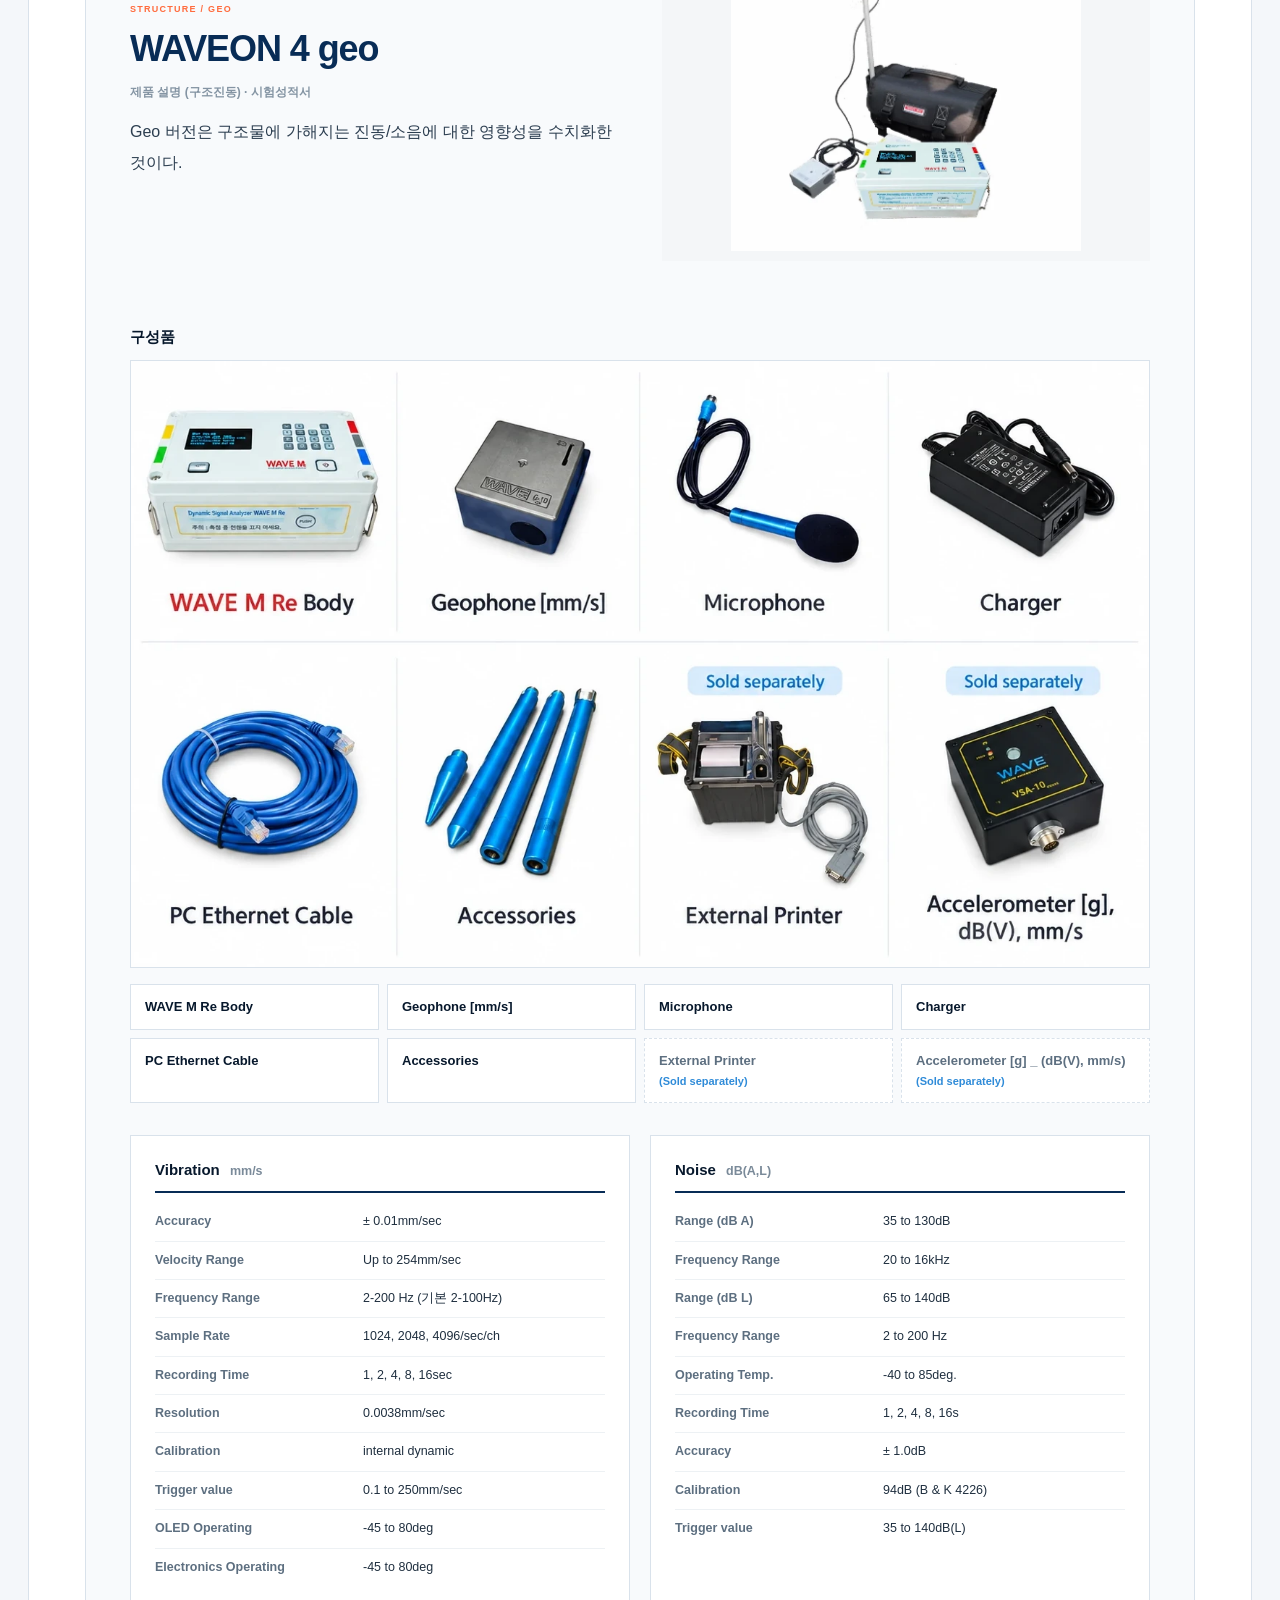
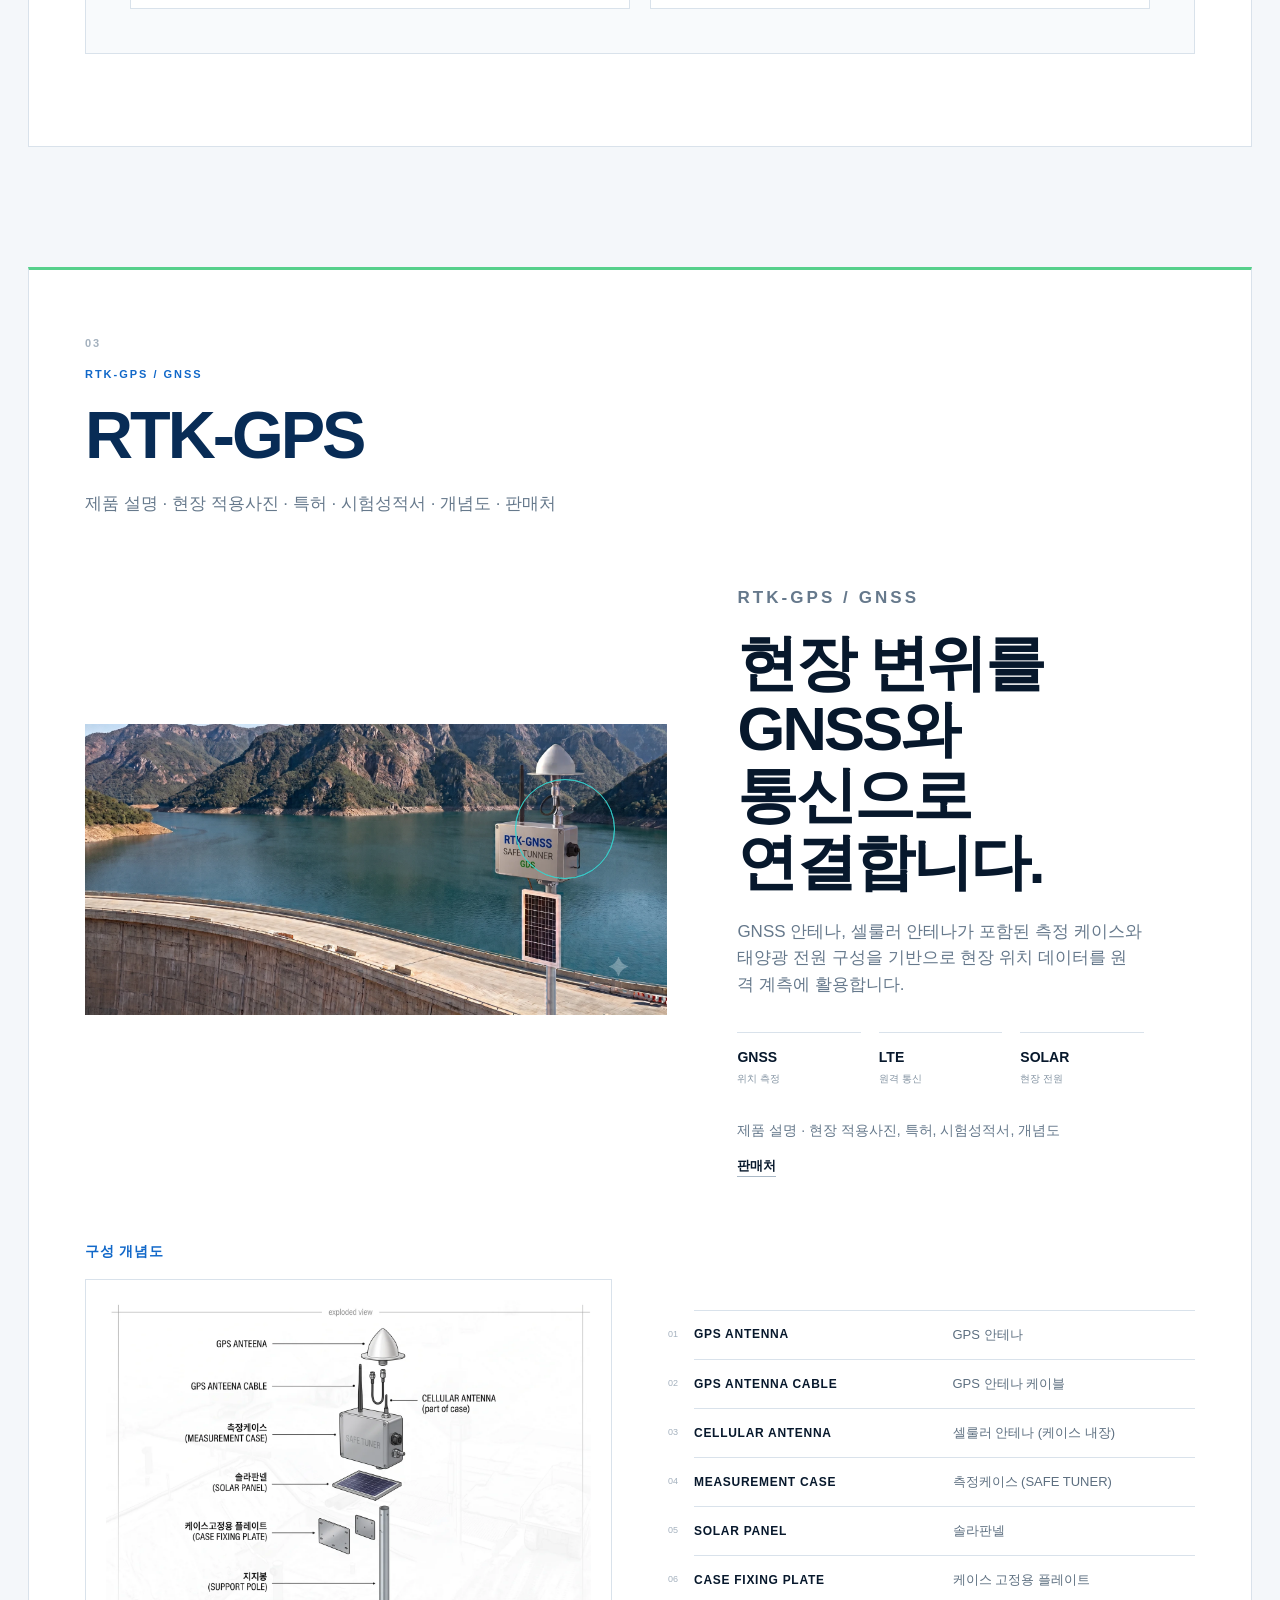
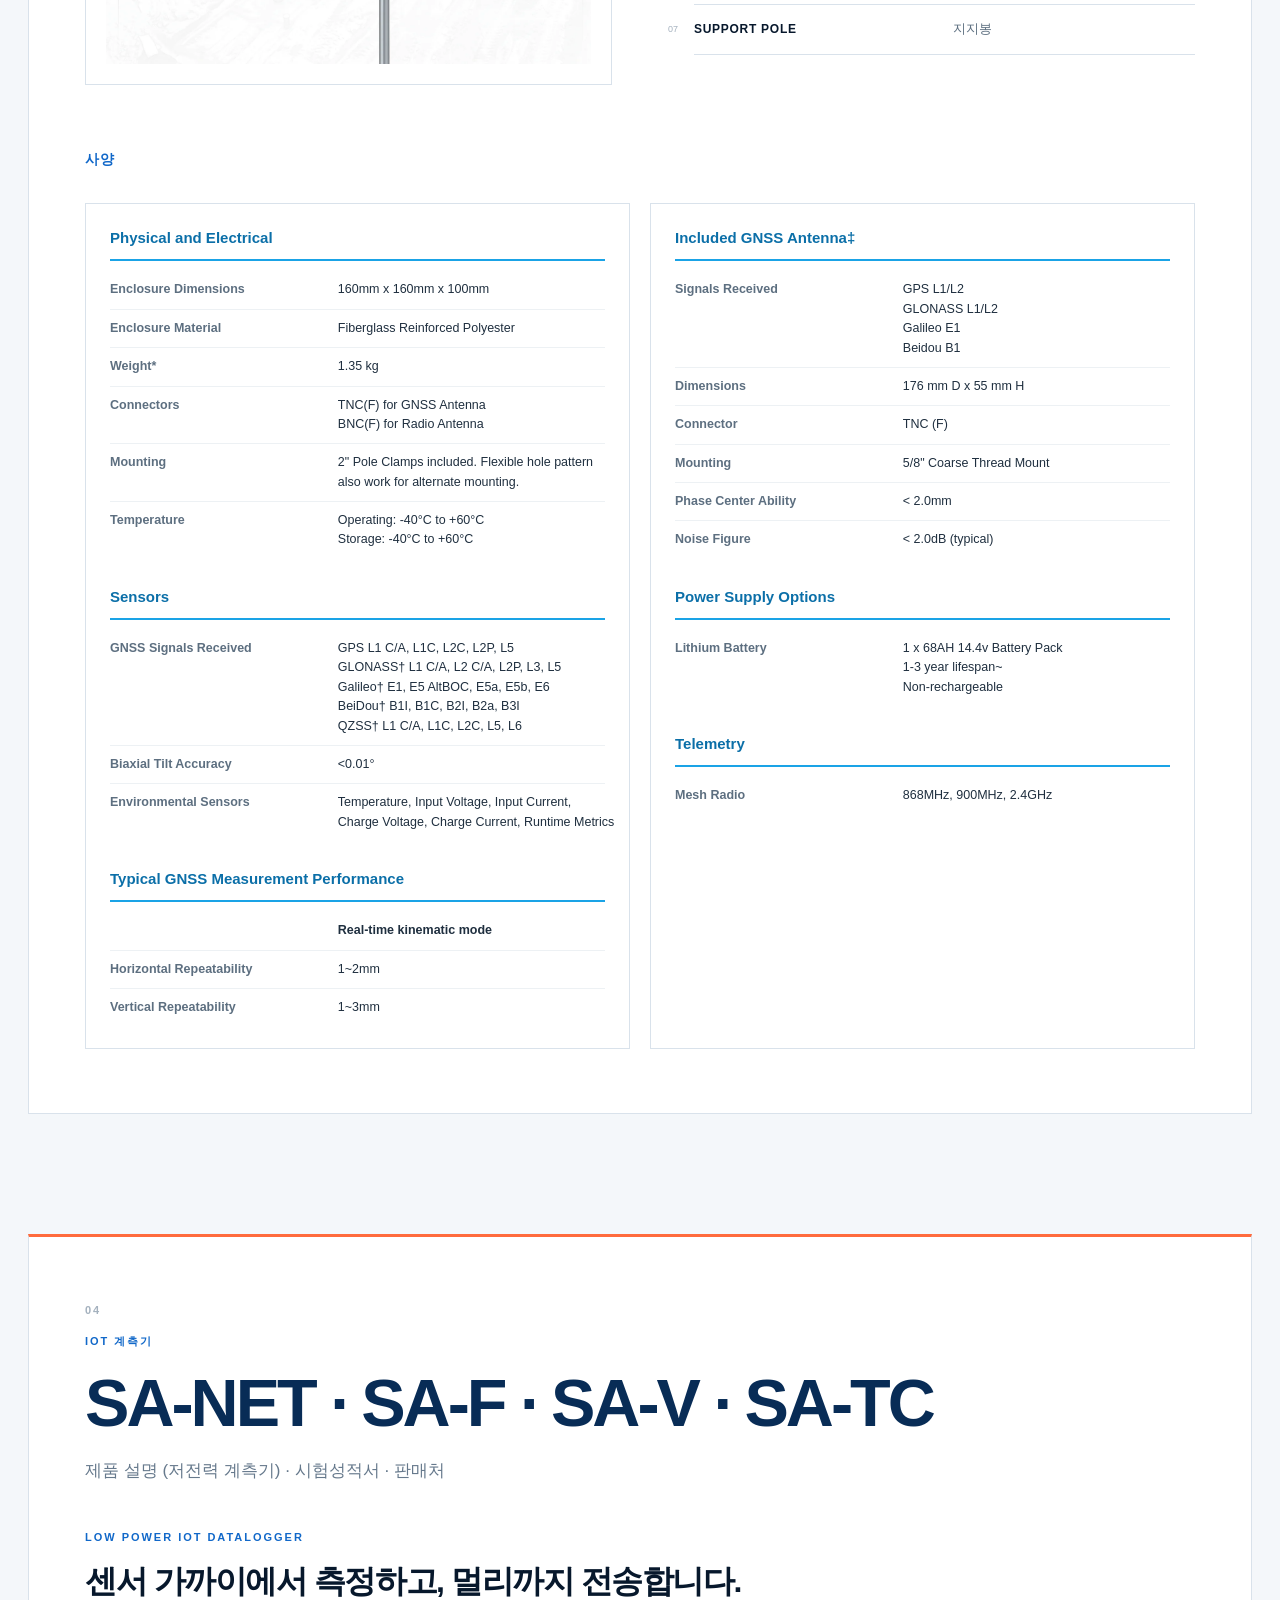
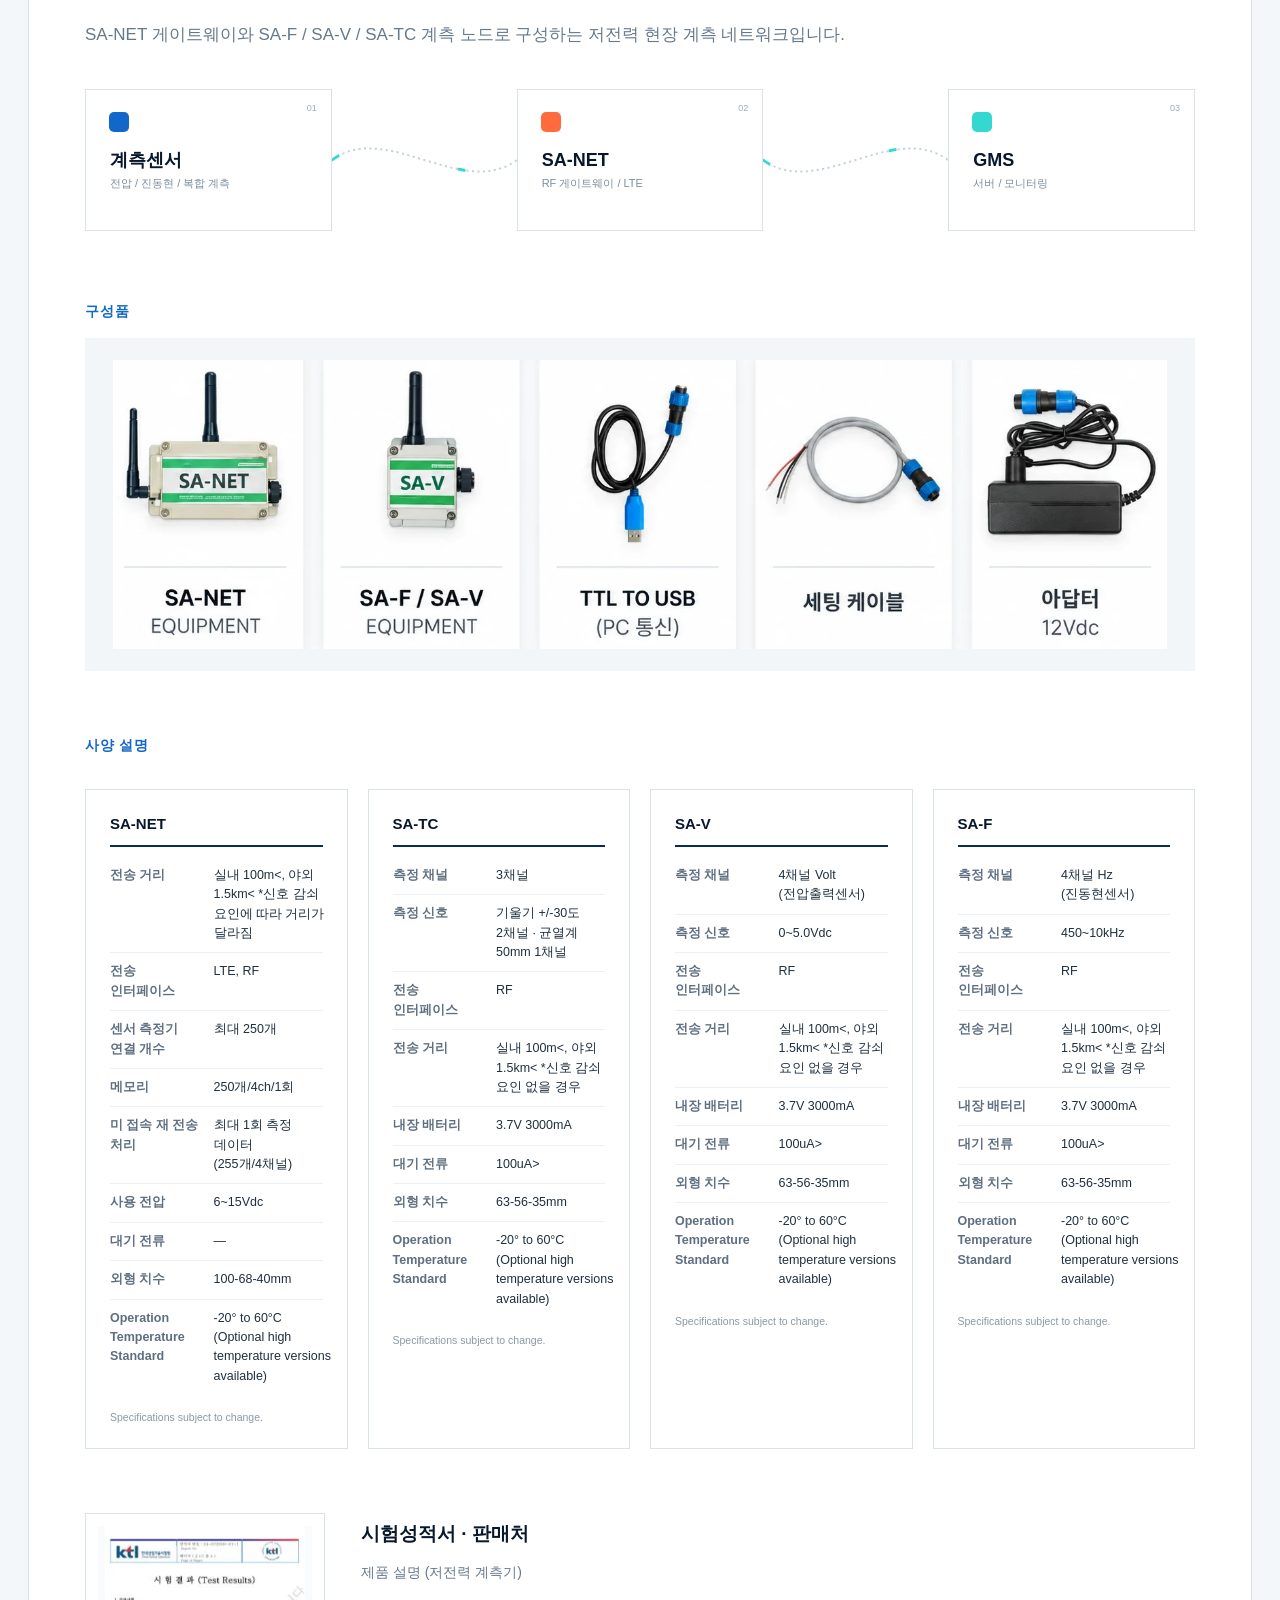
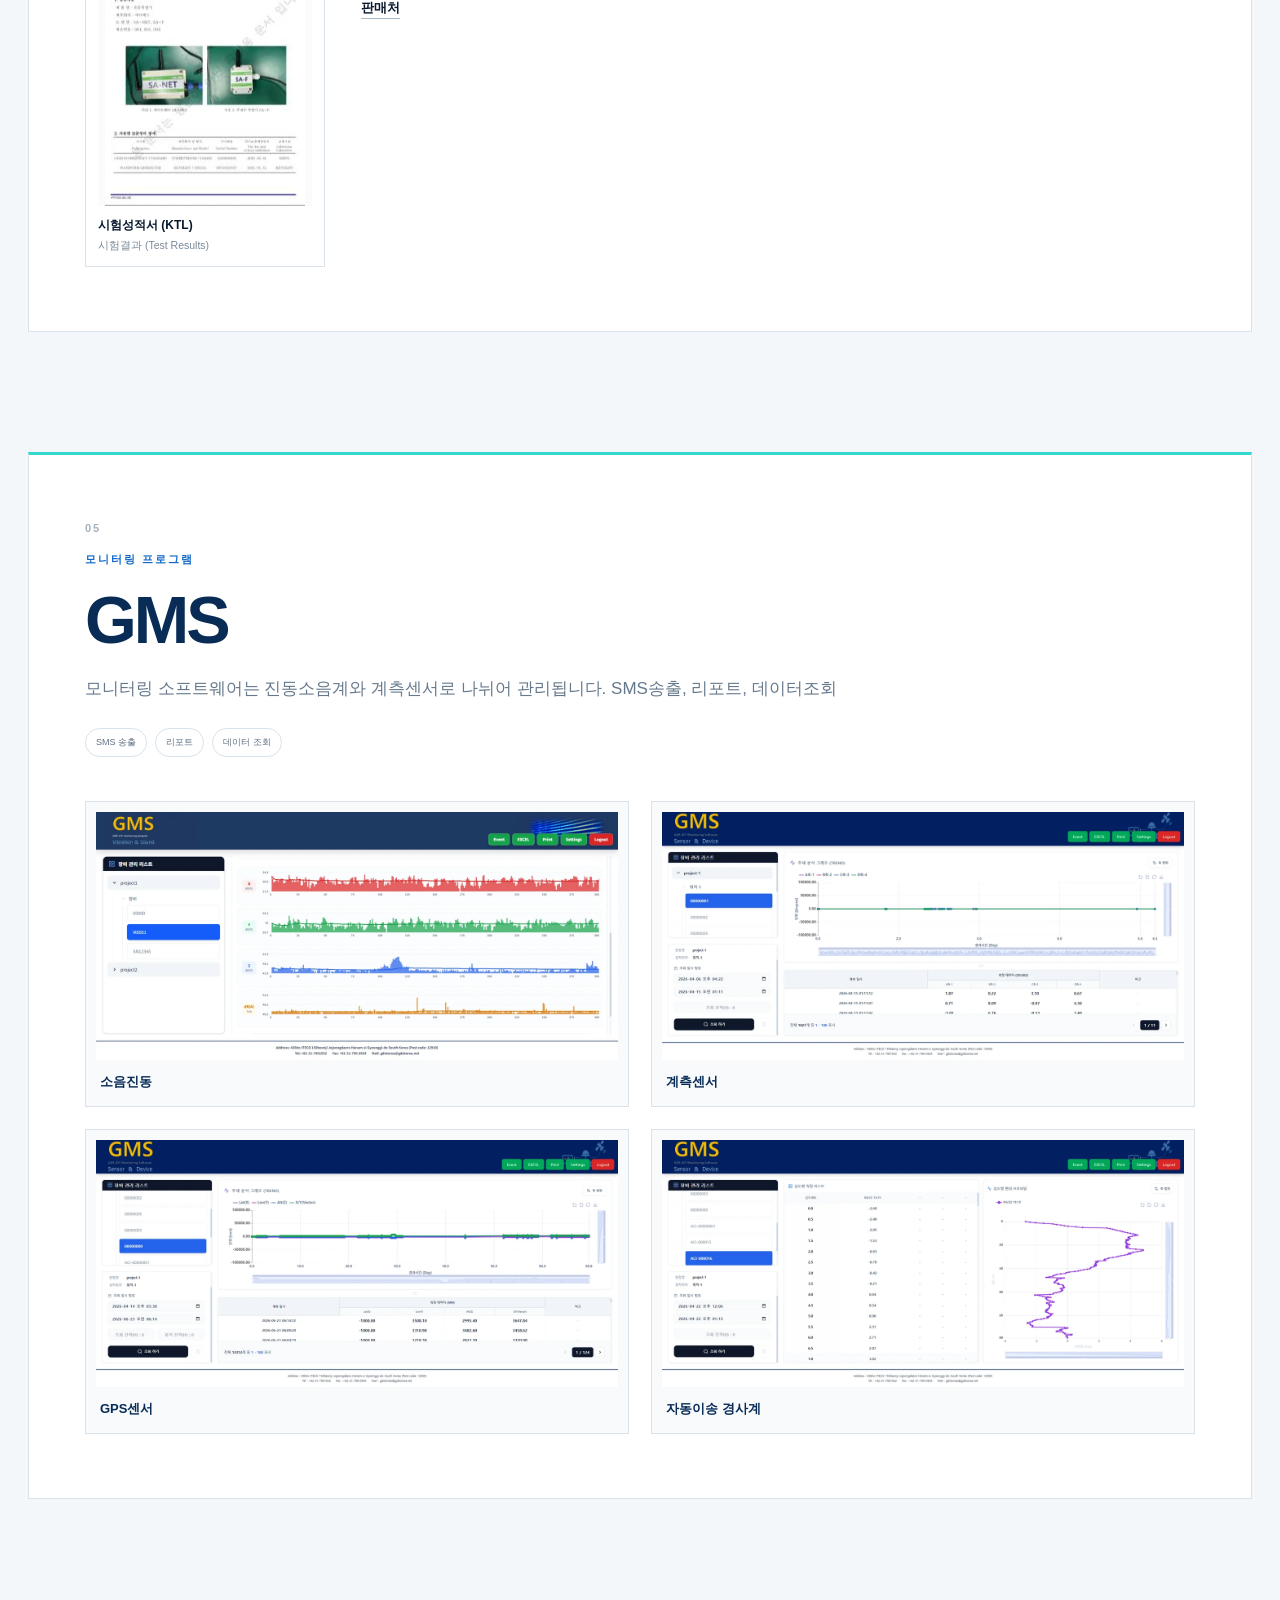
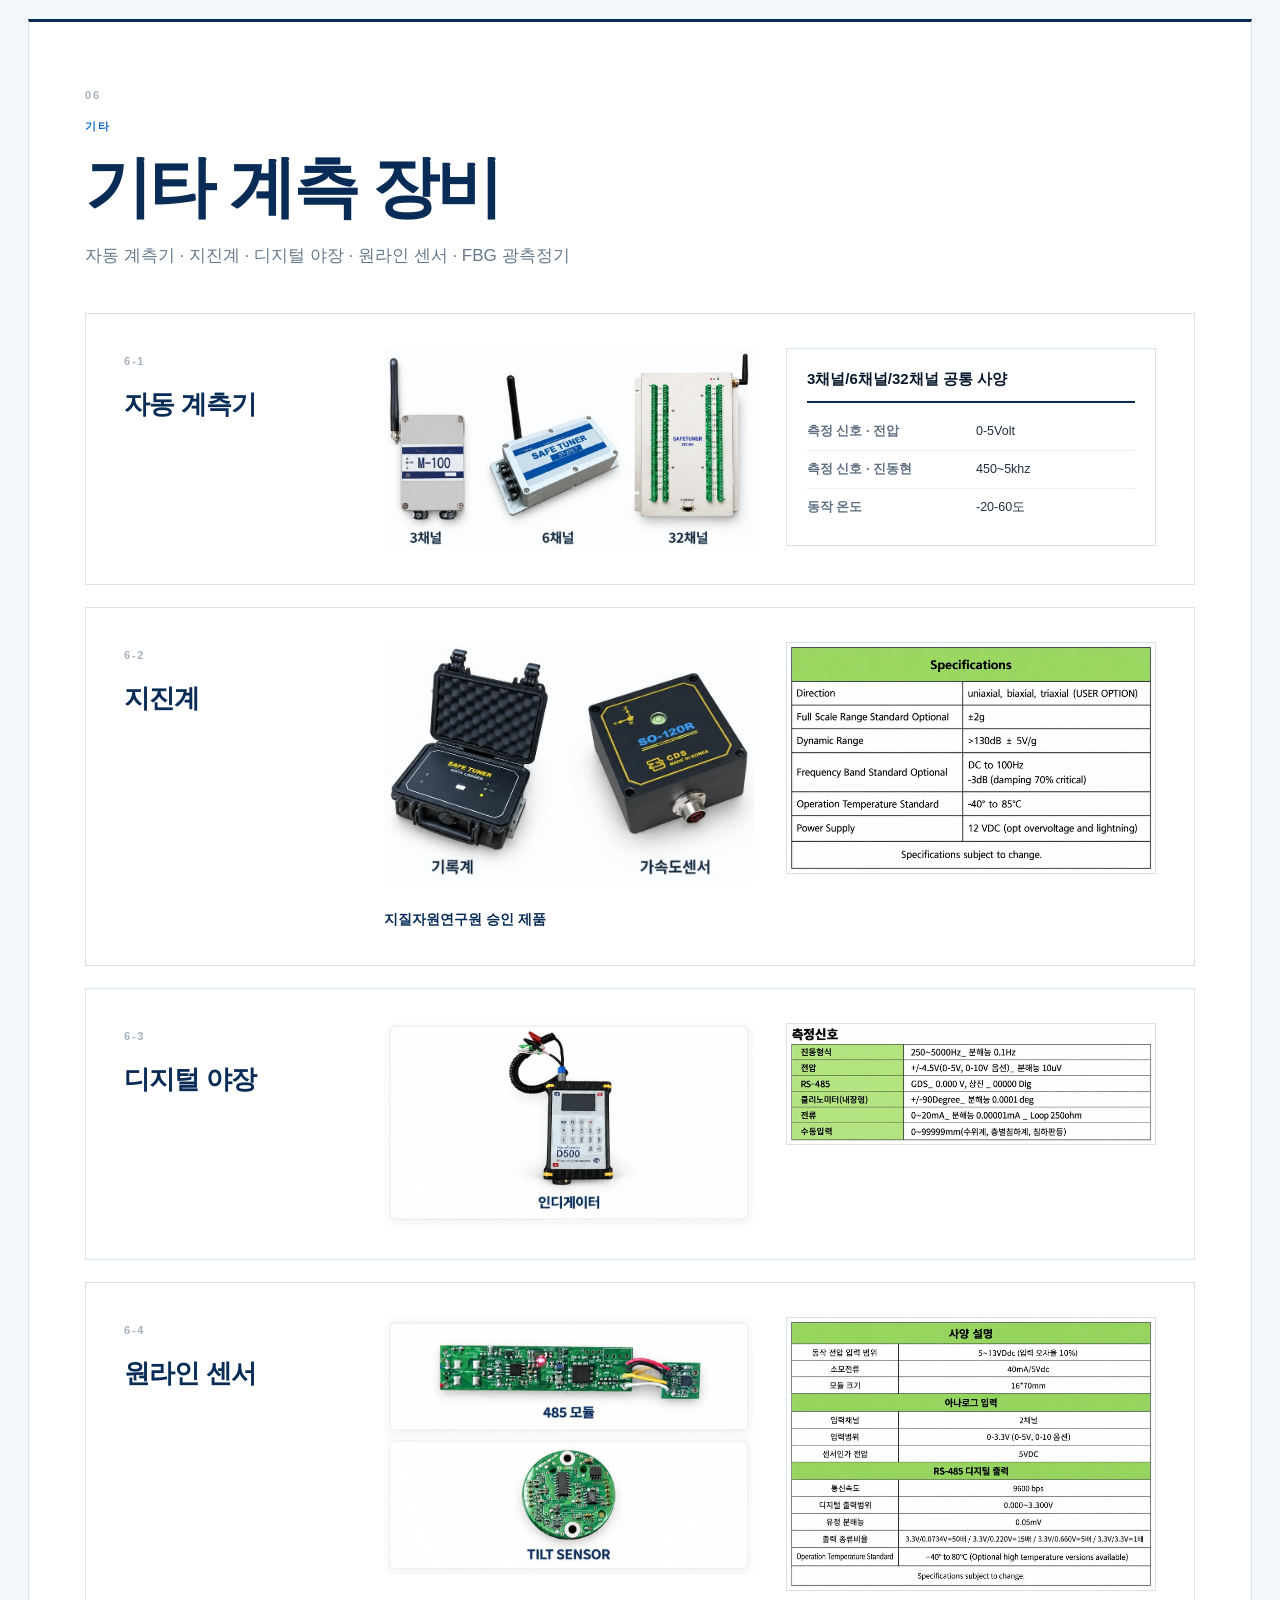
==== commit c4c7d69e: "About: replace the whole section with the provided visual Co-Authored-By: Claude Opus 5 (1M context)" ====
--- a/index.html
+++ b/index.html
@@ -6,7 +6,7 @@
   <meta name="description" content="GDS 지디에스 — 건설정보화시스템의 선두. 자동 이송형 경사계, 진동/소음, RTK-GNSS, IoT 계측기, 모니터링 프로그램" />
   <title>GDS | 건설정보화시스템의 선두 GDS 지디에스</title>
   <link rel="icon" href="data:image/svg+xml,%3Csvg xmlns='http://www.w3.org/2000/svg' viewBox='0 0 64 64'%3E%3Crect width='64' height='64' rx='12' fill='%23092b53'/%3E%3Cpath d='M14 18h18v18H14zM28 28h22v22H28z' fill='none' stroke='%23ff5b36' stroke-width='4'/%3E%3C/svg%3E" />
-  <link rel="stylesheet" href="styles.css?v=20260917150000" />
+  <link rel="stylesheet" href="styles.css?v=20260917160000" />
 </head>
 <body>
   <div class="scroll-progress" aria-hidden="true"><span id="progressBar"></span></div>
@@ -68,18 +68,8 @@
     </section>
 
     <section class="about section" id="about" data-observe>
-      <div class="about-grid">
-        <div class="about-copy reveal">
-          <p class="eyebrow" data-ko="회사소개" data-en="ABOUT GDS" data-cms="about-t1">회사소개</p>
-          <h2><span class="gds-word" data-cms-text="about-x101">GDS.</span></h2>
-          <p class="about-text"><strong data-ko="지디에스는" data-en="GDS" data-cms="about-t2">지디에스는</strong> <span data-ko="첨단 IT분야, 건설 정보화시공분야, 기초과학분야의 전문가들로 구성하여 기술그룹간의 정보공유가 용이하고 최신기술을 건설IT에 합리적인 개념으로 적용 하여 시스템 개발에 집중 할 수 있었습니다. 여기에 그치지 않고 건설정보화 시스템을 대표하는 세계적인 전문기업으로 도약하기 위해 끊임없이 노력하고 있으며 기술제휴를 통해 기술력을 높여가고 있습니다. 또한, 해외 시장개척 및 A/S에도 만전을 기하고 있습니다. 고객의 성장은 곧 지디에스의 성장이라는 신념으로 고객에 대한 서비스와 경쟁력을 높여드리기 위해 노력하겠습니다. 앞으로 더욱 깊은 관심과 성원을 보내주시기 바랍니다." data-en="is composed of experts in advanced IT, construction information-based execution and basic sciences, which makes information sharing between technology groups easy and has allowed us to focus on system development by applying the latest technology to construction IT with a rational concept. Not stopping there, we are constantly striving to become a world-class specialist company representing construction information systems, and we are raising our technical capability through technology partnerships. We also take every care with overseas market development and after-sales service. With the belief that our customers' growth is GDS's growth, we will work to enhance our service to customers and our competitiveness. We ask for your continued interest and support." data-cms="about-t3">첨단 IT분야, 건설 정보화시공분야, 기초과학분야의 전문가들로 구성하여 기술그룹간의 정보공유가 용이하고 최신기술을 건설IT에 합리적인 개념으로 적용 하여 시스템 개발에 집중 할 수 있었습니다. 여기에 그치지 않고 건설정보화 시스템을 대표하는 세계적인 전문기업으로 도약하기 위해 끊임없이 노력하고 있으며 기술제휴를 통해 기술력을 높여가고 있습니다. 또한, 해외 시장개척 및 A/S에도 만전을 기하고 있습니다. 고객의 성장은 곧 지디에스의 성장이라는 신념으로 고객에 대한 서비스와 경쟁력을 높여드리기 위해 노력하겠습니다. 앞으로 더욱 깊은 관심과 성원을 보내주시기 바랍니다.</span></p>
-          <p class="about-thanks" data-ko="감사합니다." data-en="Thank you." data-cms="about-t4">감사합니다.</p>
-          <img class="about-logo" src="assets/gds_logo.webp" alt="건설정보화시스템의 선두 GDS 지디에스" loading="lazy" data-cms-img="about-img1">
-        </div>
-        <div class="about-visual reveal delay-1">
-          <figure><img src="assets/about_visual.webp" alt="건설의 안전을 기술로 연결하는 GDS" loading="lazy" data-cms-img="about-img2"></figure>
-        </div>
-      </div>
+      <p class="eyebrow reveal" data-ko="회사소개" data-en="ABOUT GDS" data-cms="about-t1">회사소개</p>
+      <figure class="about-visual reveal delay-1"><img src="assets/about_visual.webp" alt="건설의 안전을 기술로 연결하는 GDS" loading="lazy" data-cms-img="about-img2"></figure>
     </section>
 
     <section class="intro section" id="solutions" data-observe>
--- a/styles.css
+++ b/styles.css
@@ -135,7 +135,7 @@
   .hero .btn-ghost{border-color:#1c5fb8;color:#1c5fb8}
 }
 /* about: single provided visual */
-.about-visual{display:block;height:auto}.about-visual img{height:auto;object-fit:contain}
+.about-visual{display:block;height:auto;margin:0;overflow:hidden;background:#edf1f4}.about-visual img{width:100%;height:auto;object-fit:contain;display:block}.about .eyebrow{margin-bottom:22px}.about.section{padding-top:70px;padding-bottom:70px}
 /* solutions flow: tighter so 제품소개 follows right below (솔루션 보기) */
 .intro.section{padding-top:56px;padding-bottom:40px}
 .intro .section-heading{margin-bottom:28px}
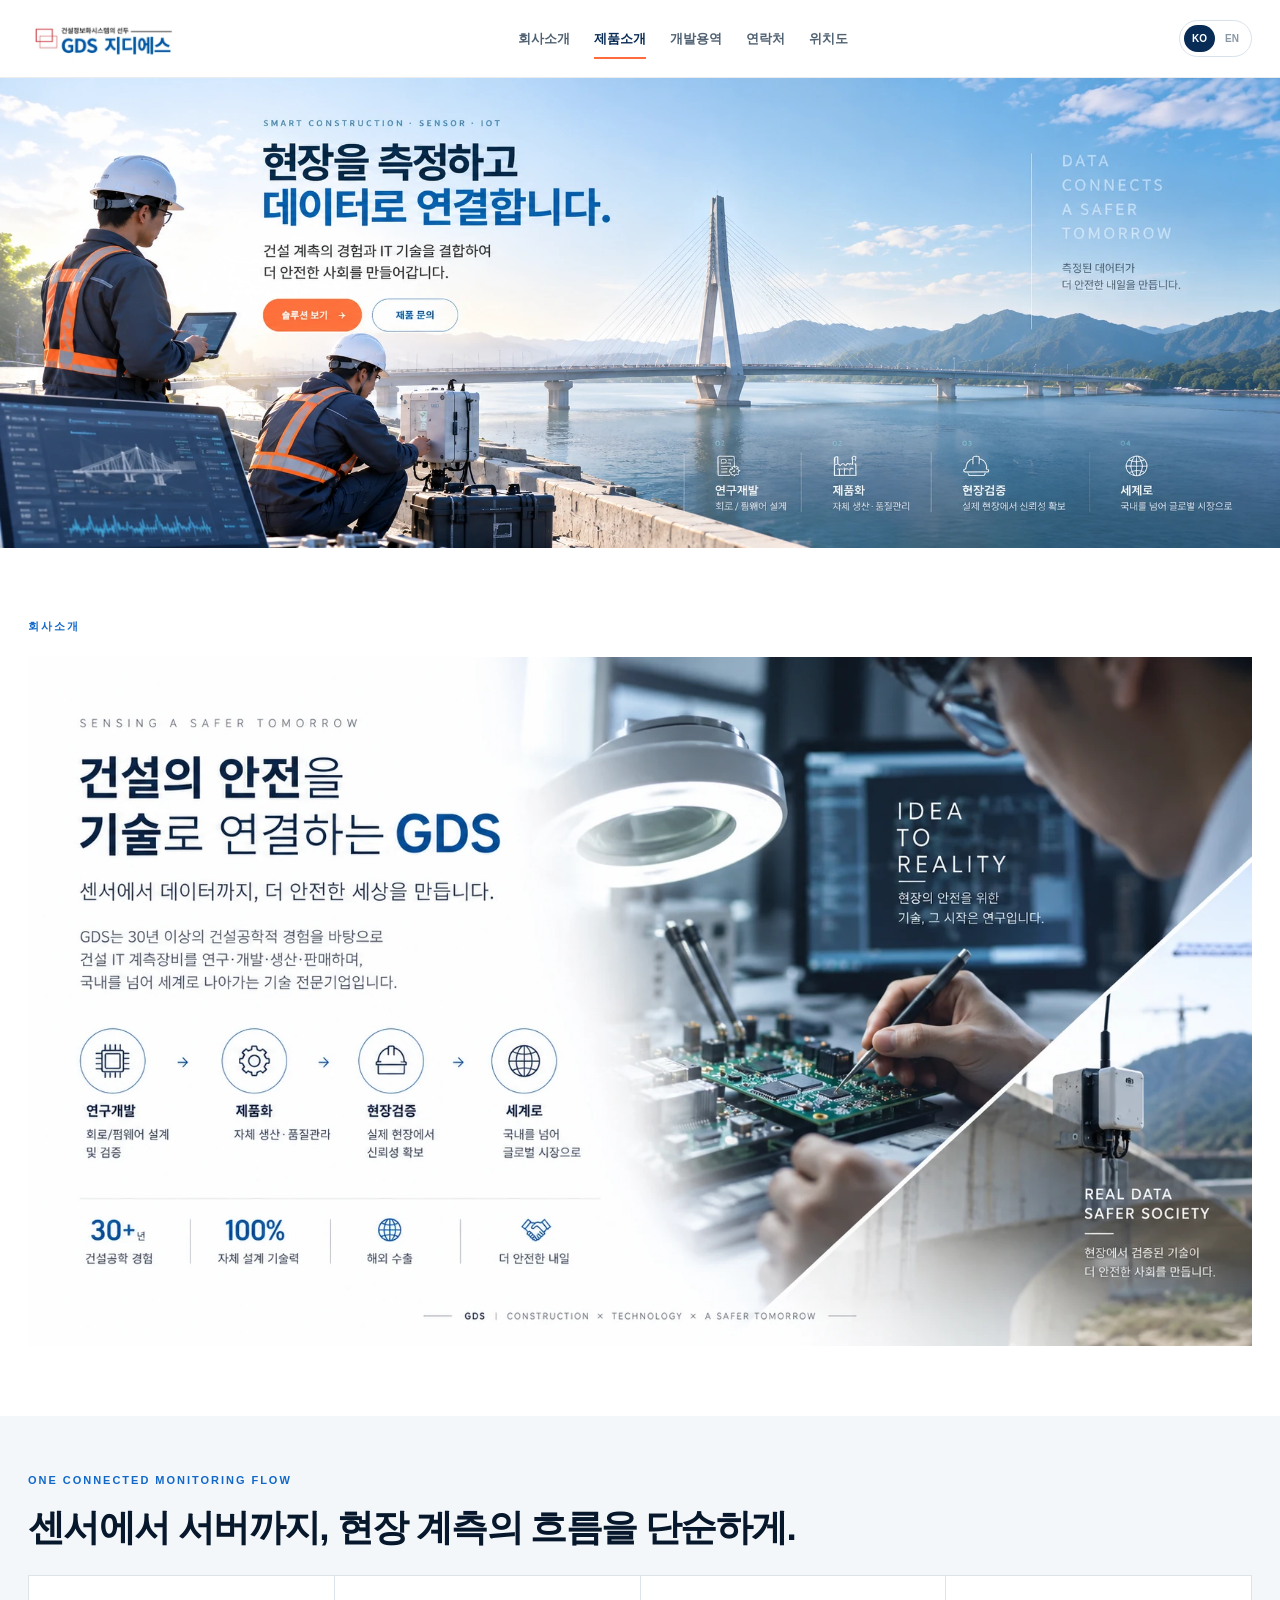
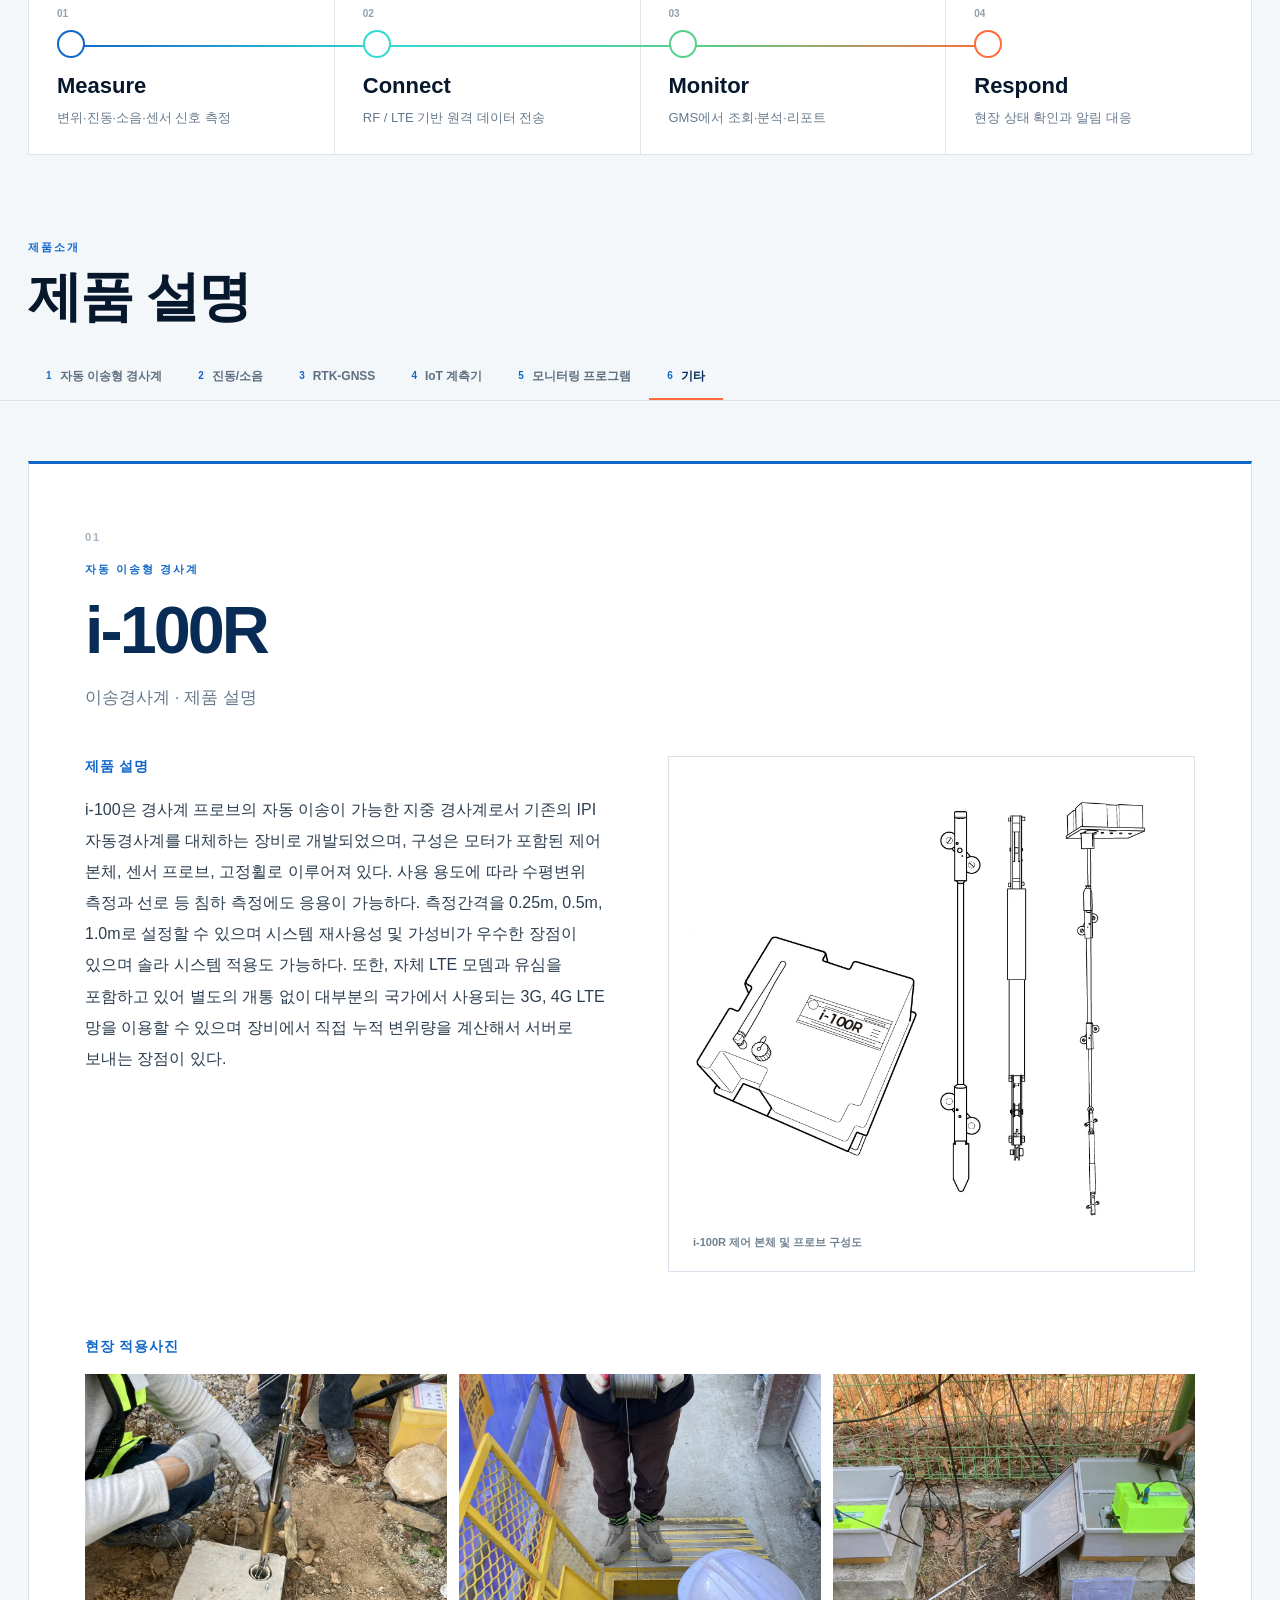
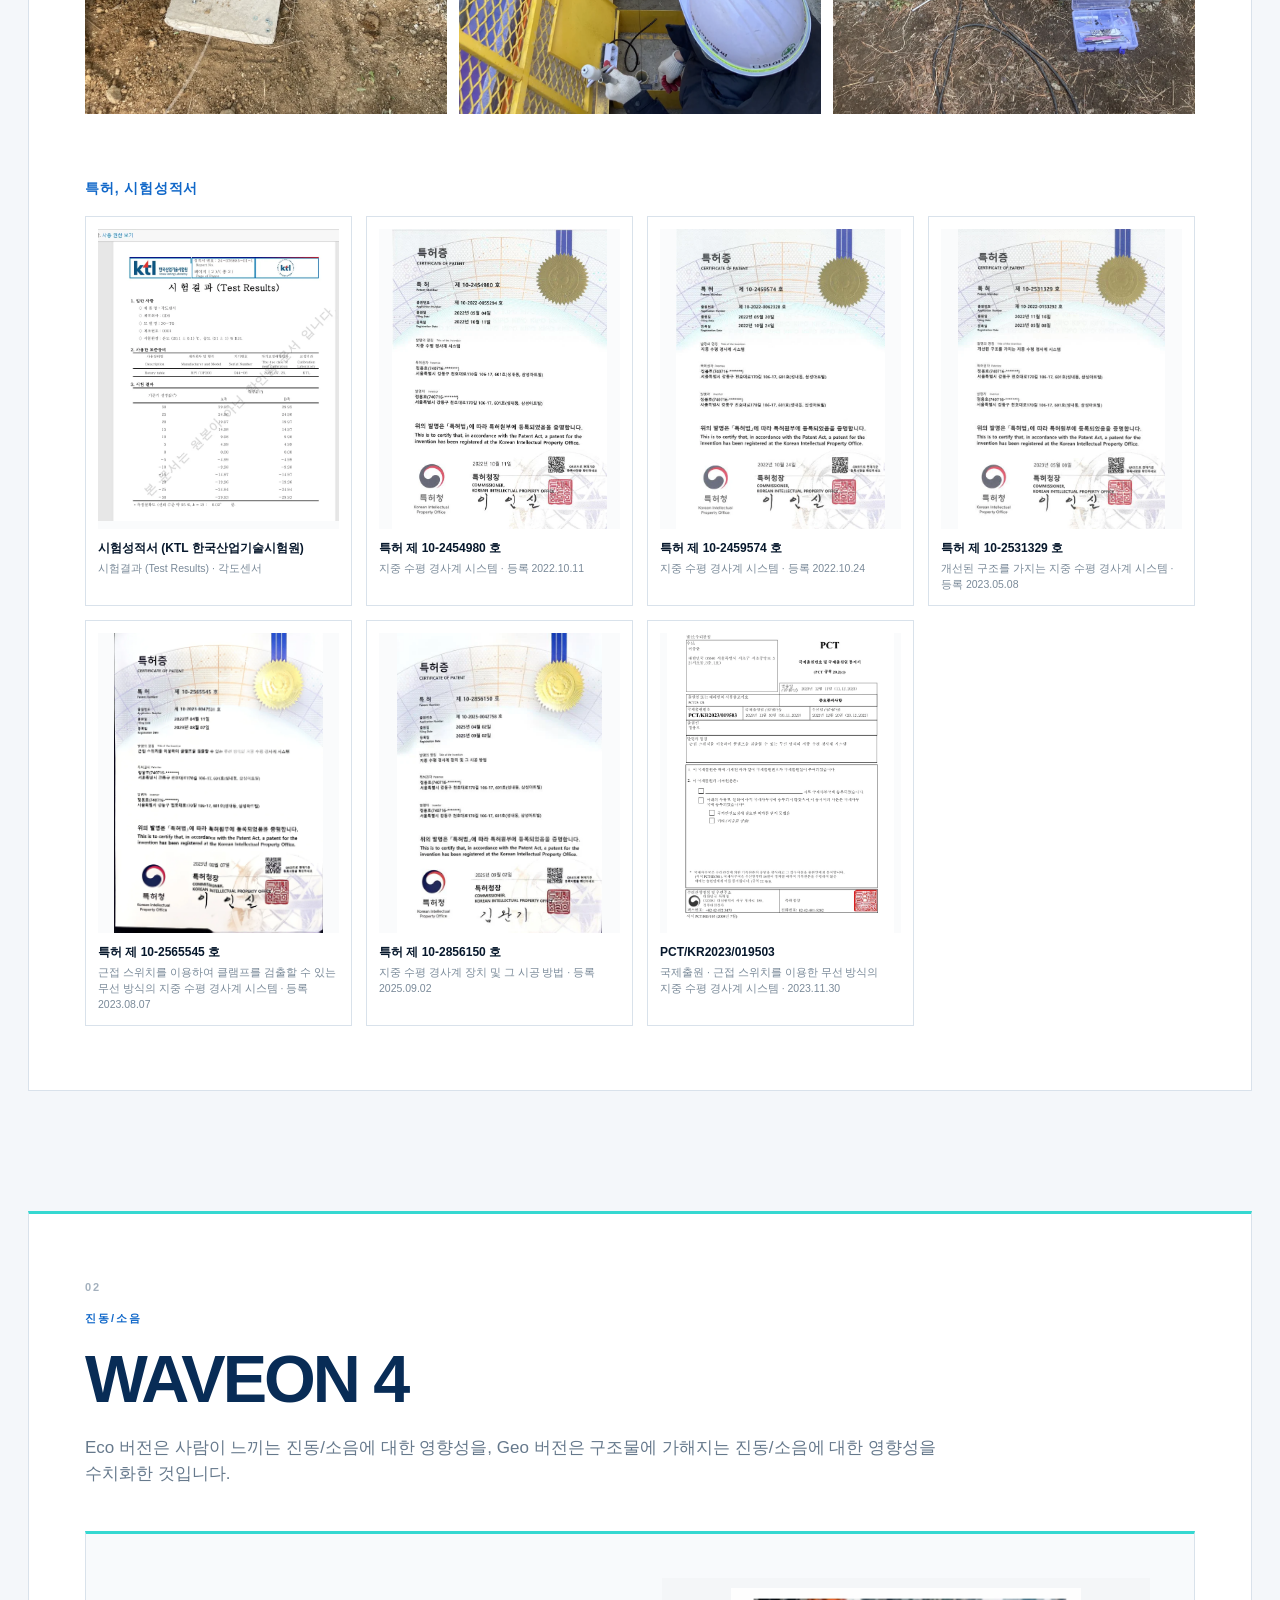
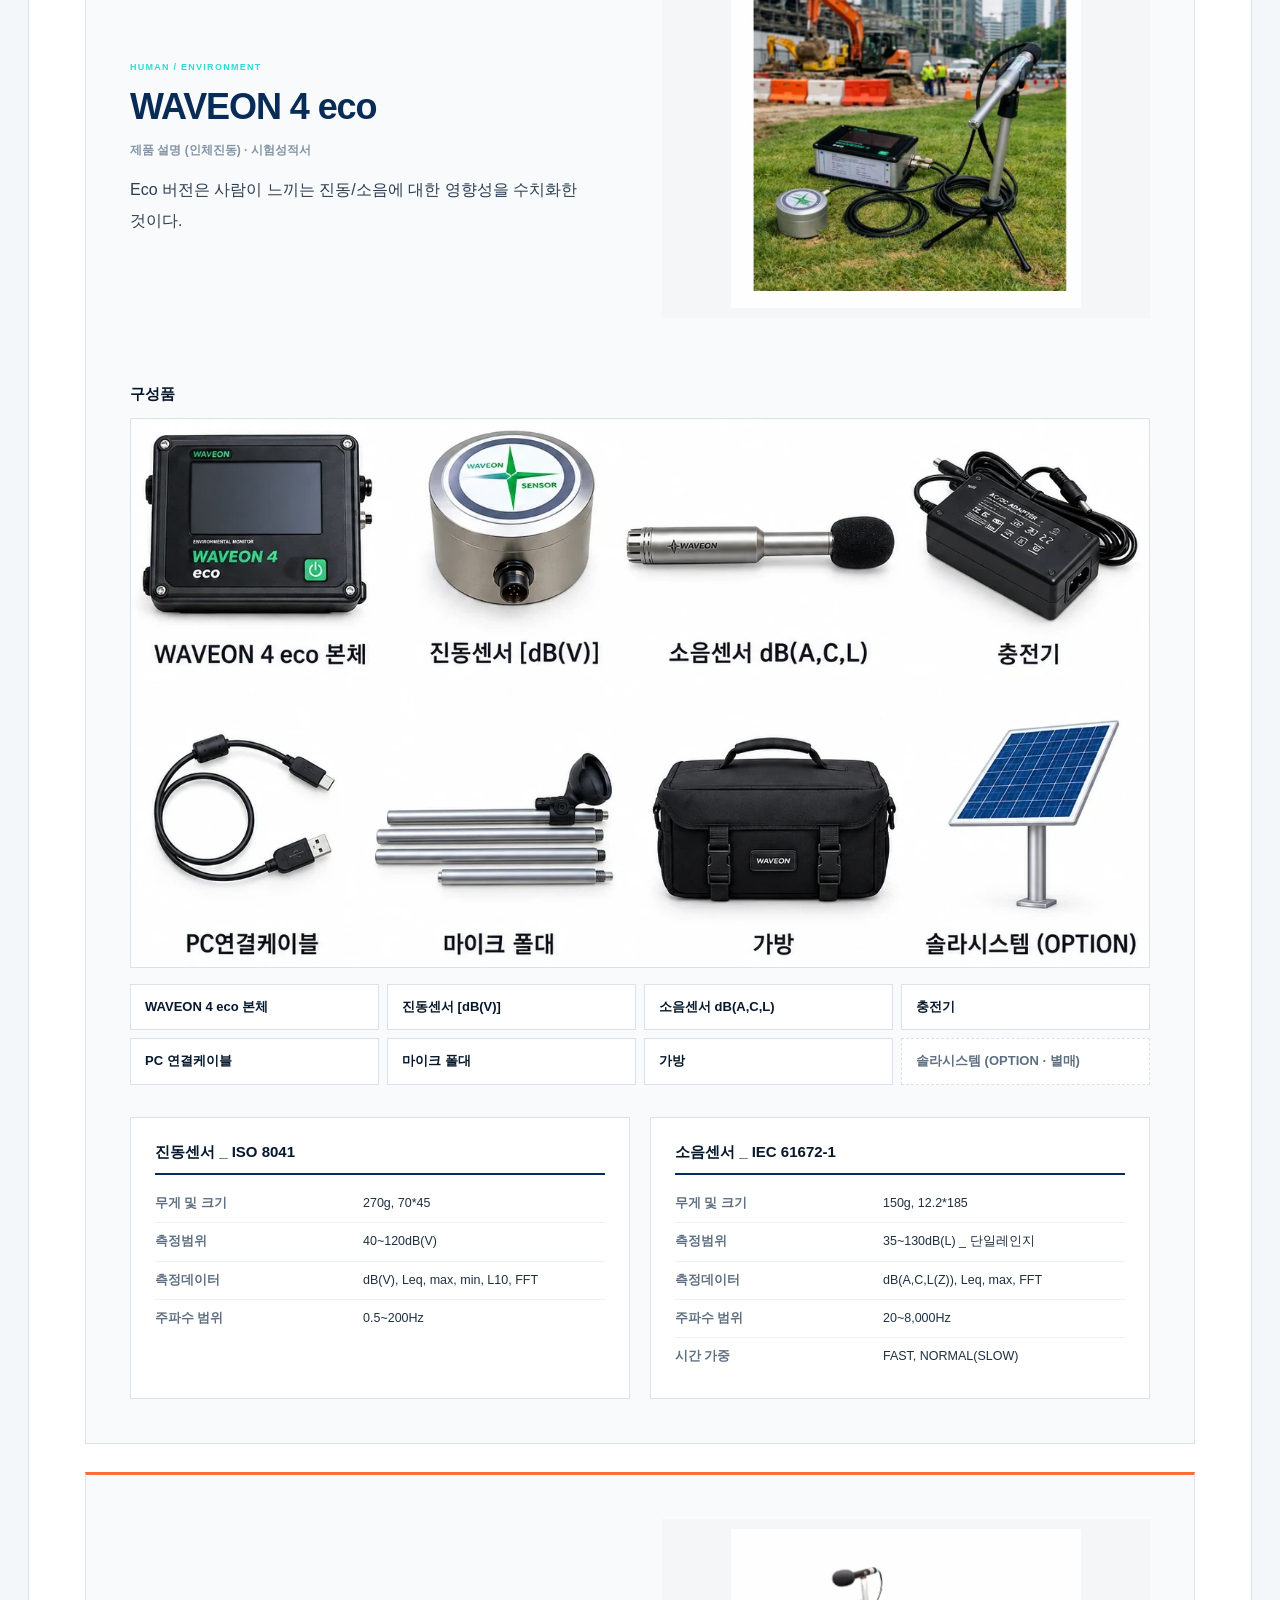
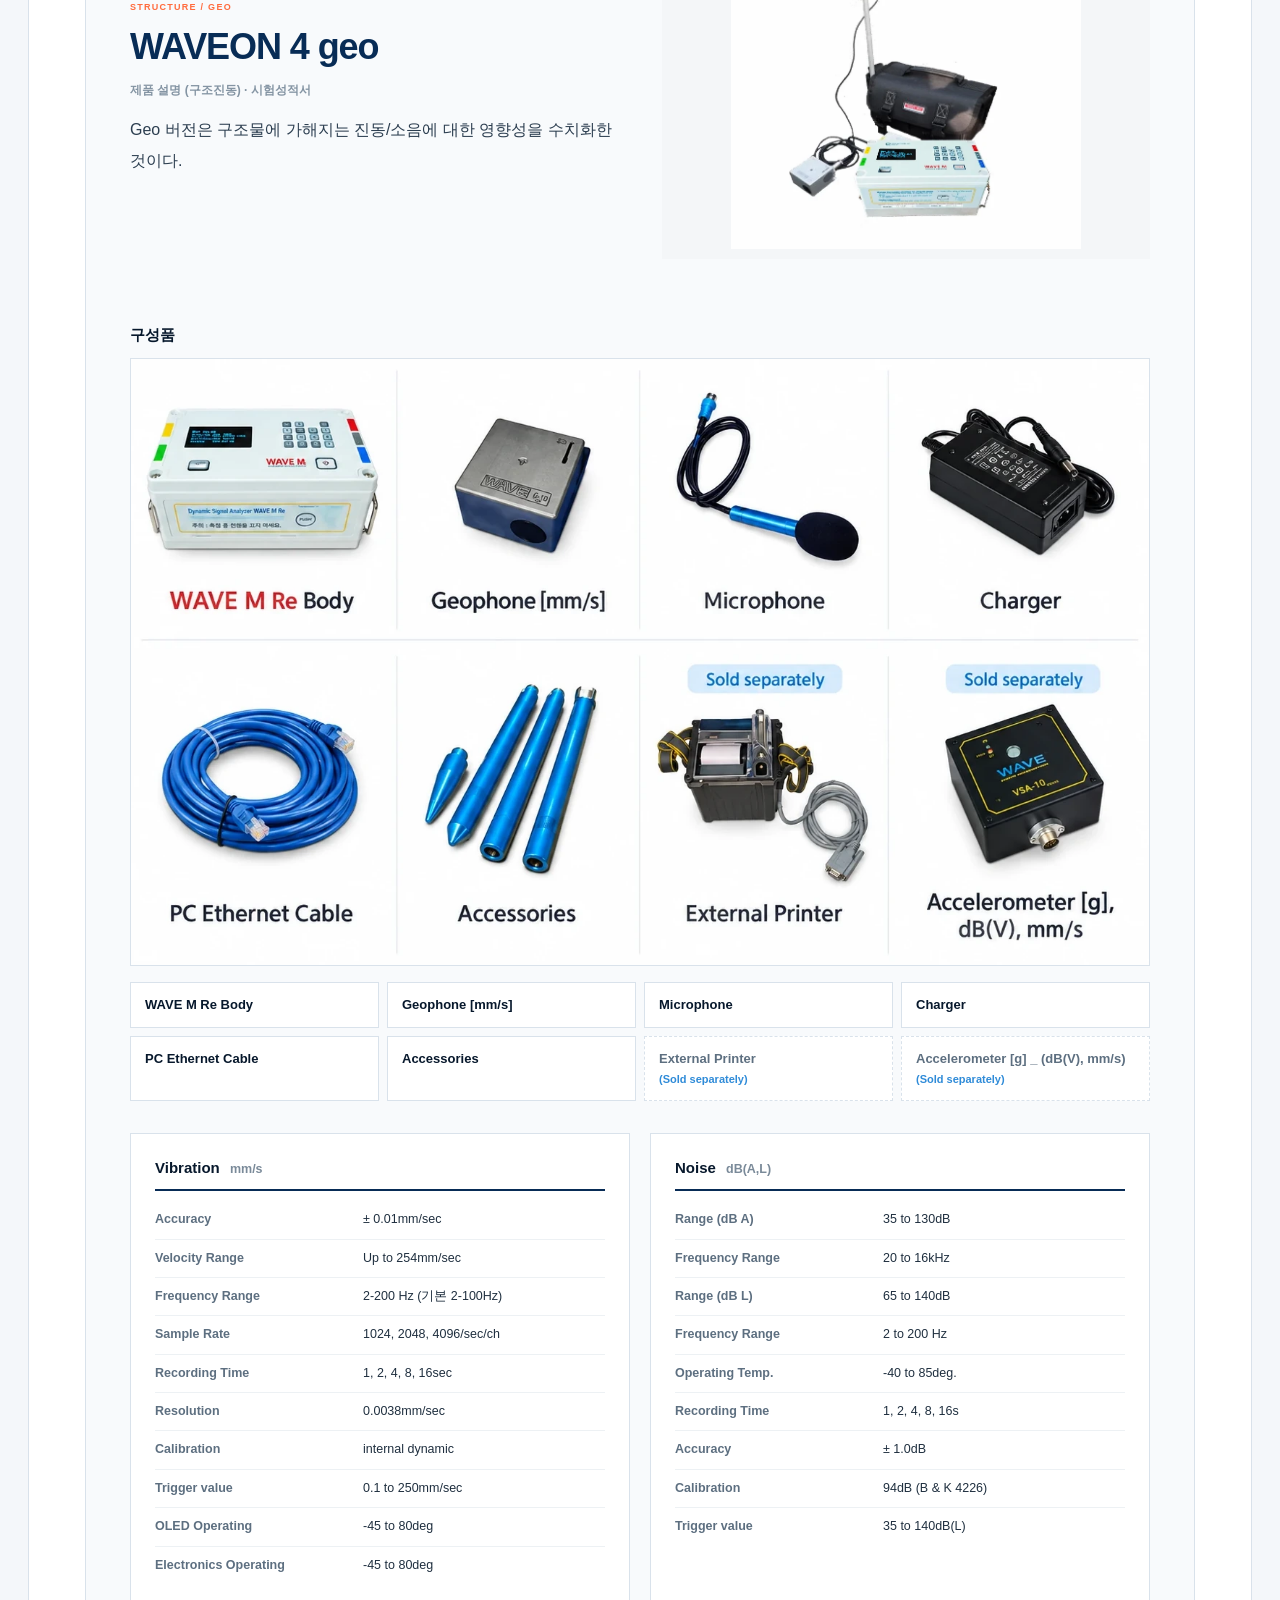
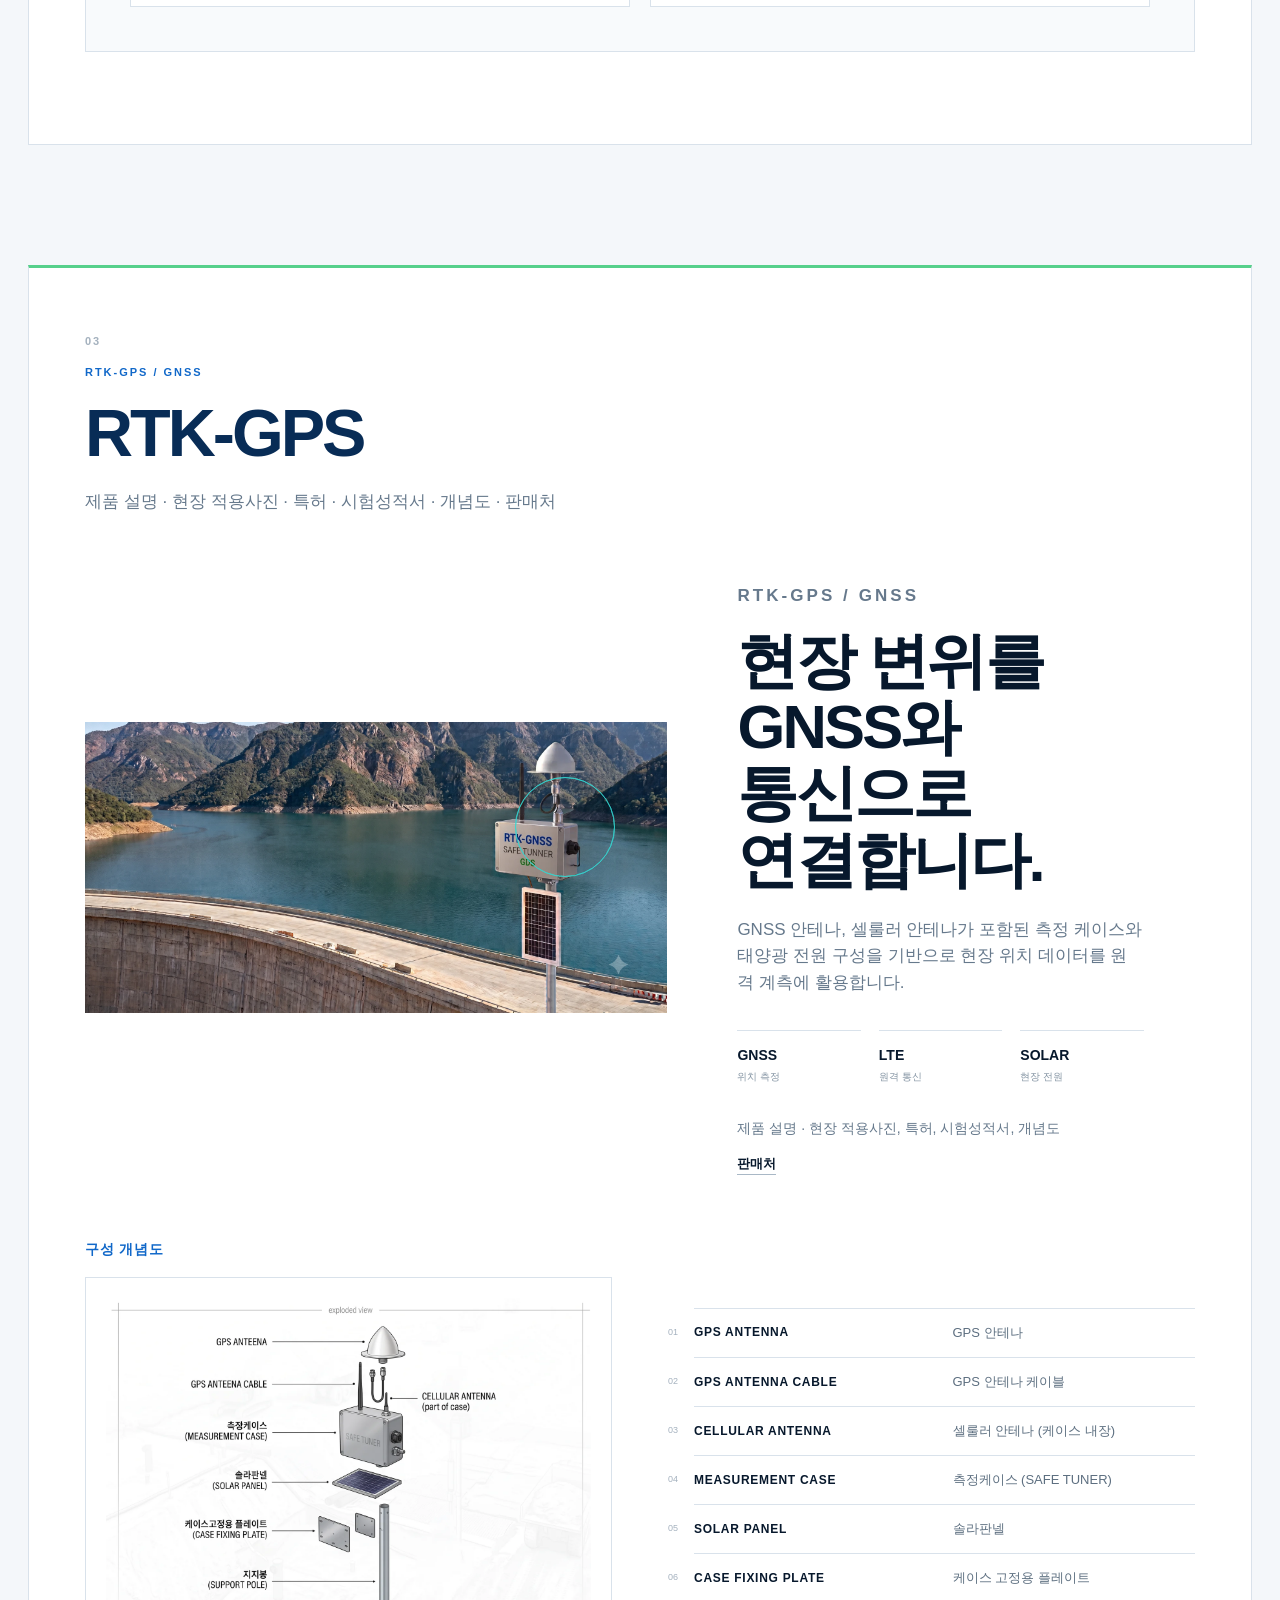
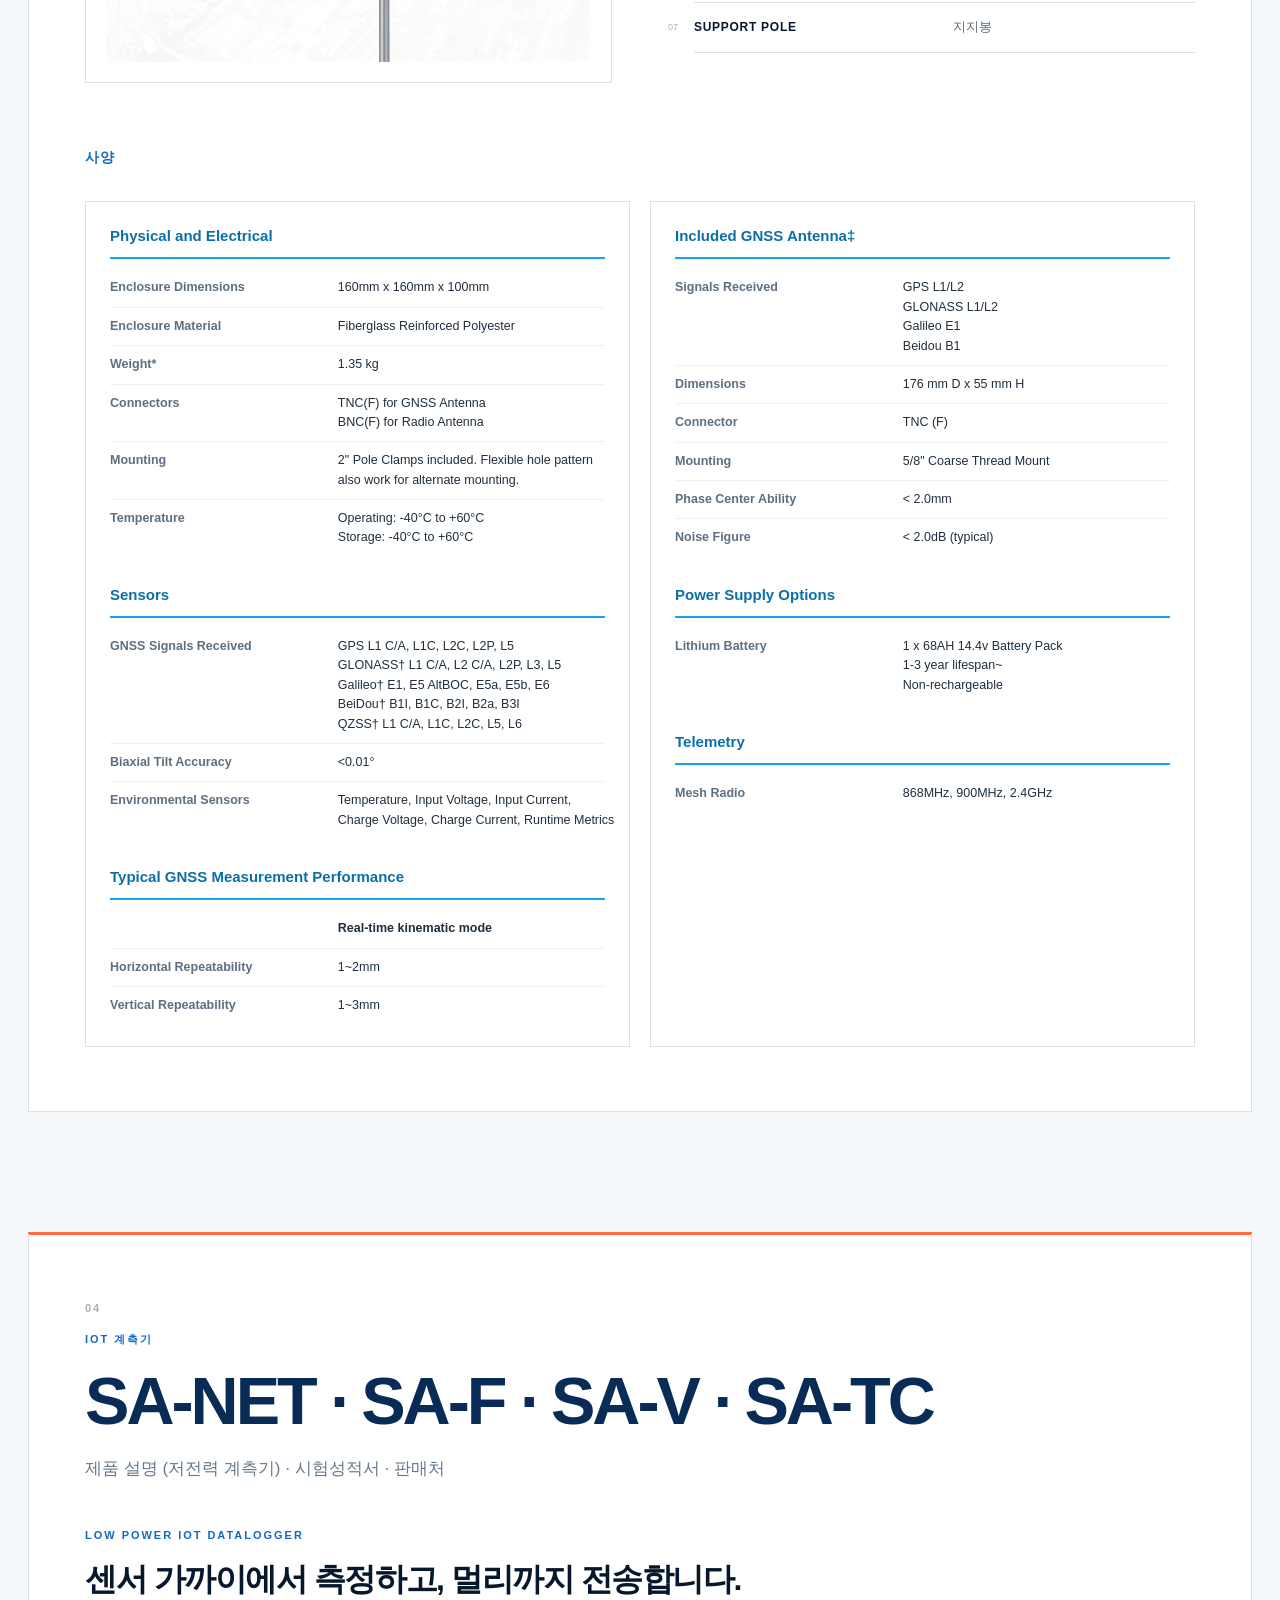
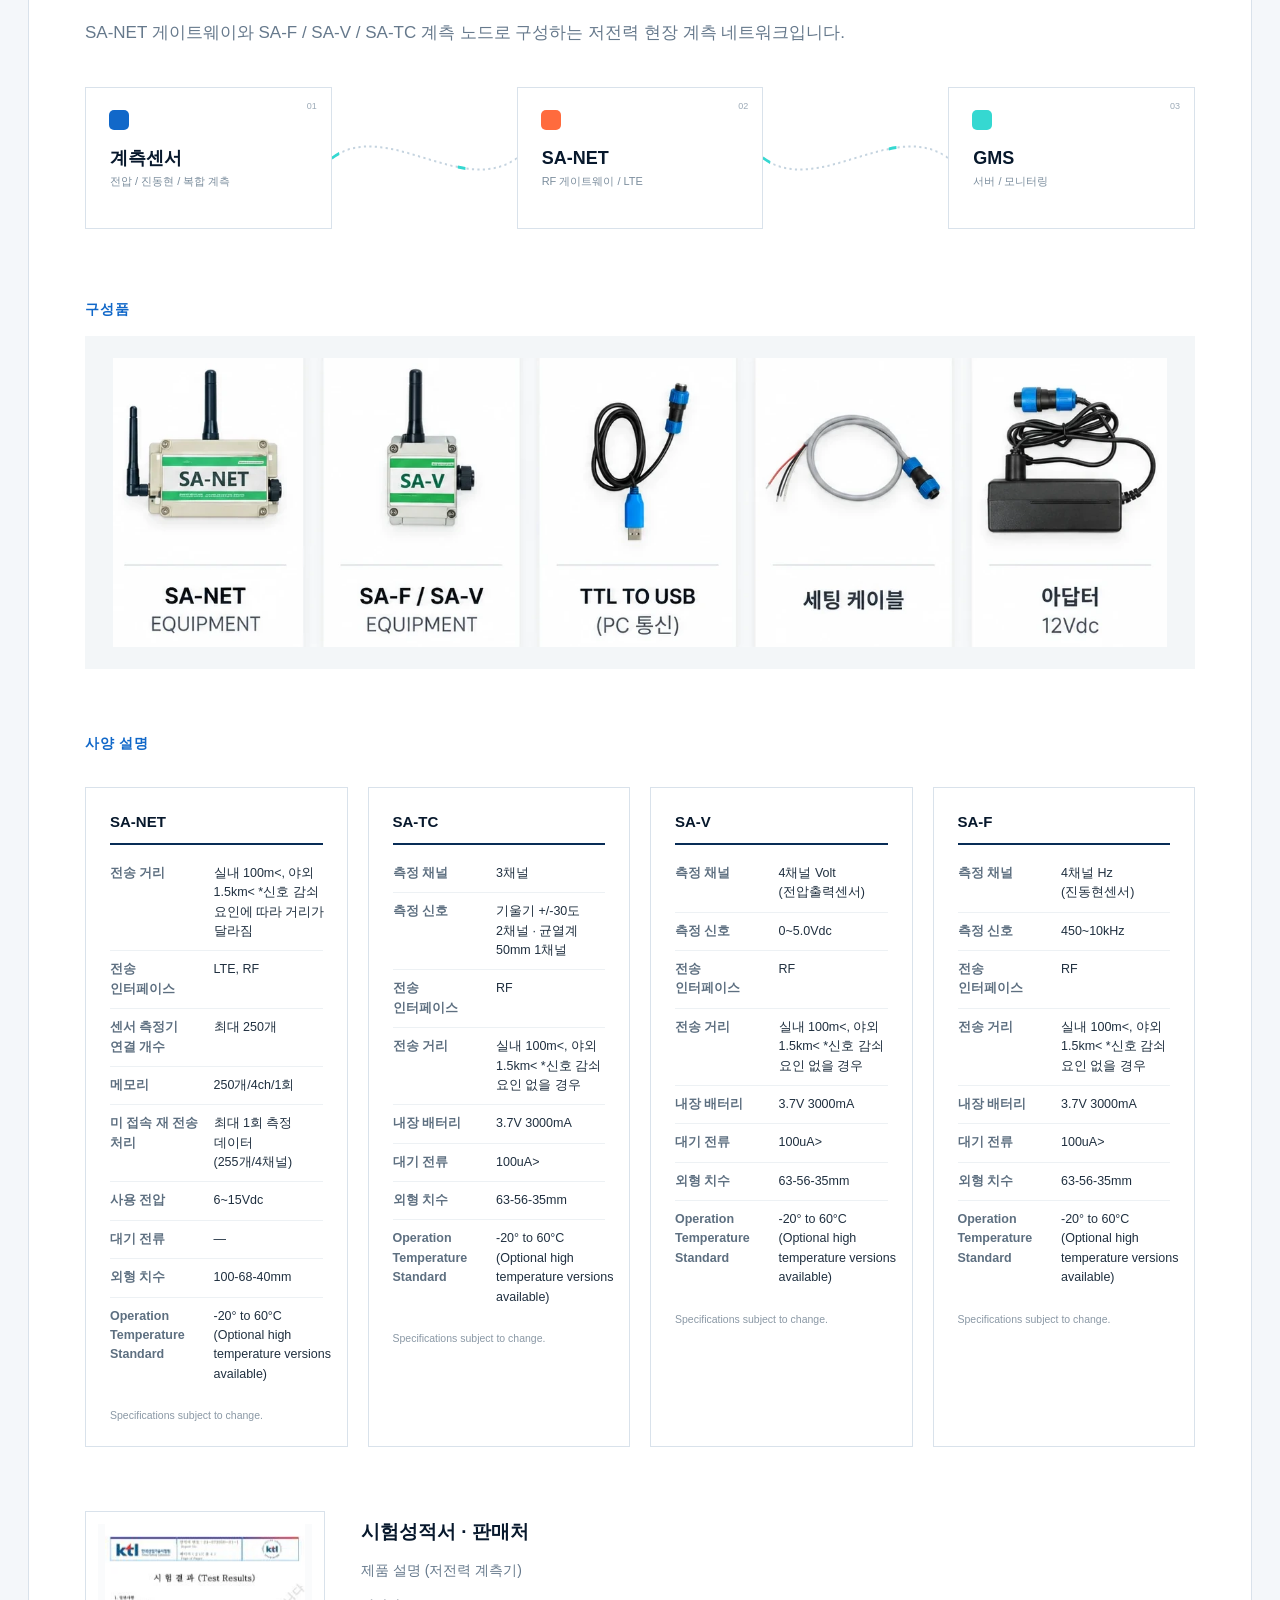
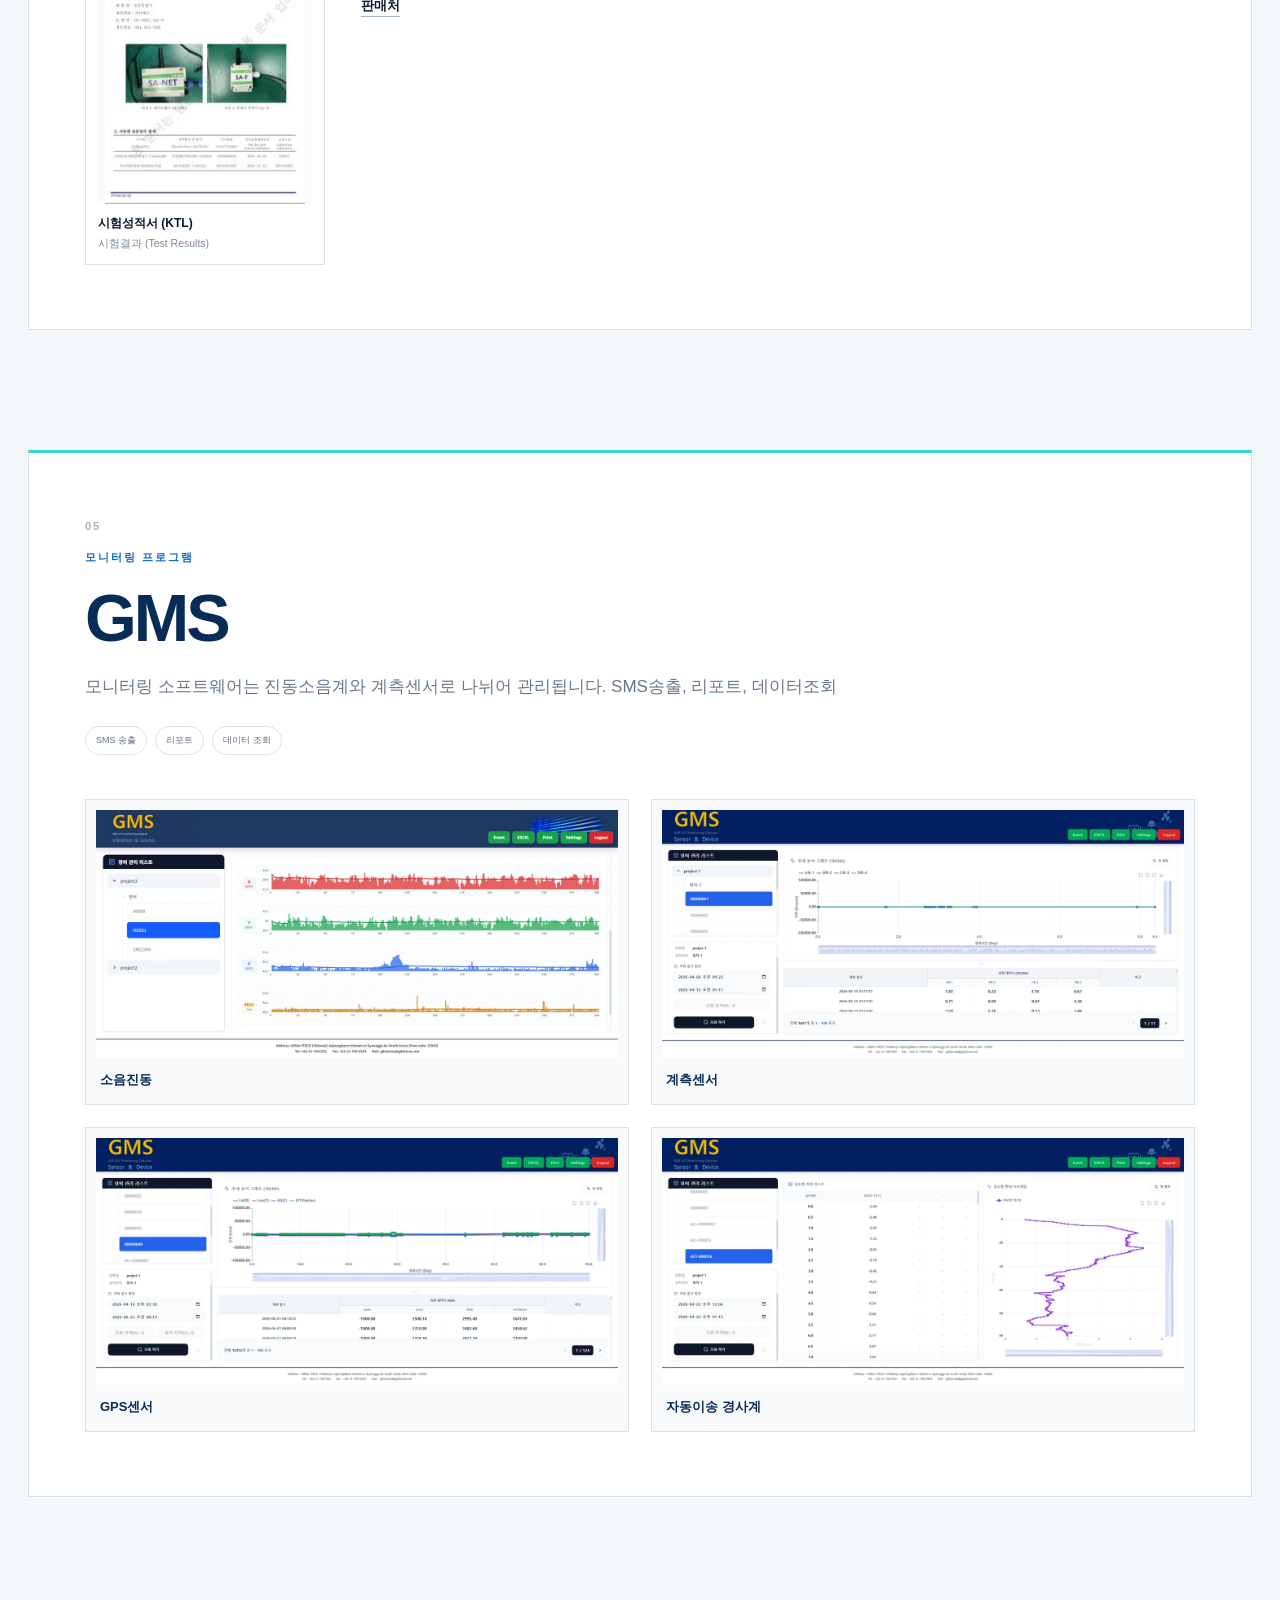
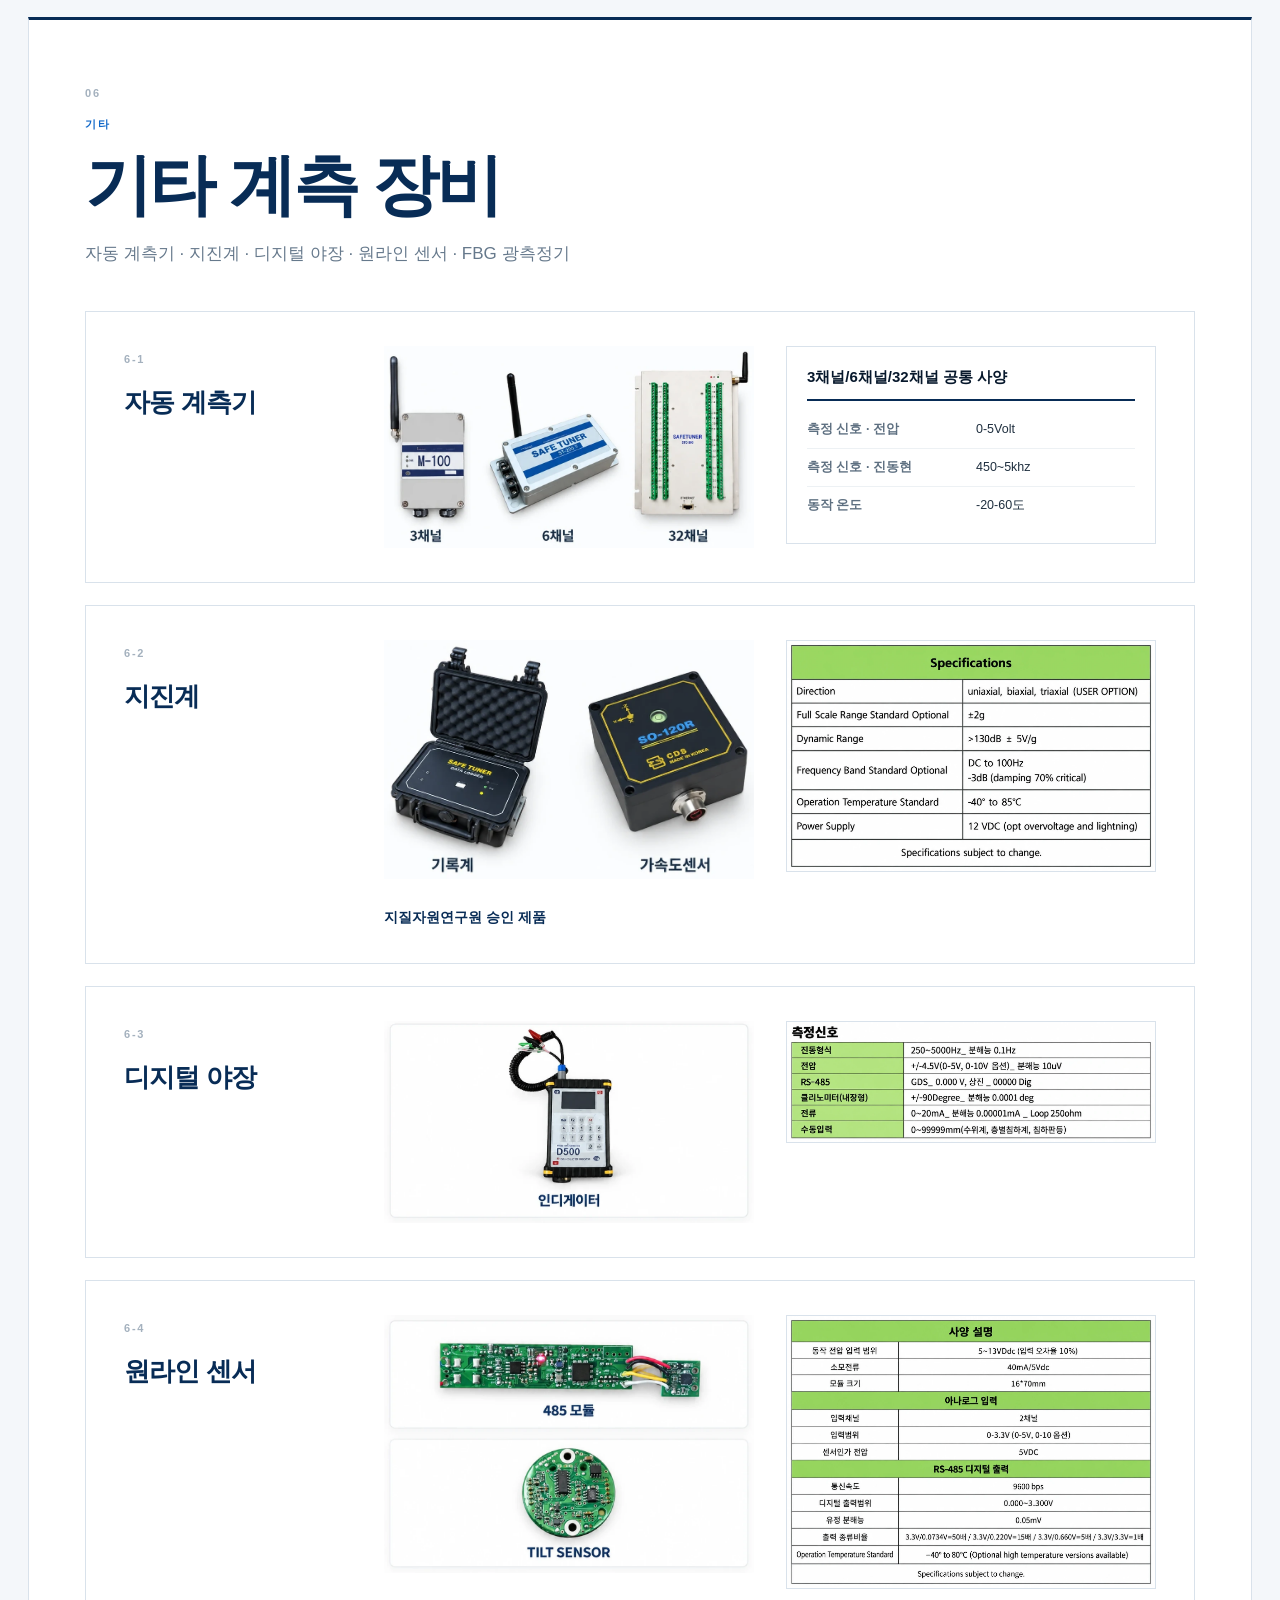
==== commit 237eca8b: "Products intro: remove white gap above subnav, match paper tone Co-Authored-By: Claude Opus 5 (1M co" ====
--- a/index.html
+++ b/index.html
@@ -6,7 +6,7 @@
   <meta name="description" content="GDS 지디에스 — 건설정보화시스템의 선두. 자동 이송형 경사계, 진동/소음, RTK-GNSS, IoT 계측기, 모니터링 프로그램" />
   <title>GDS | 건설정보화시스템의 선두 GDS 지디에스</title>
   <link rel="icon" href="data:image/svg+xml,%3Csvg xmlns='http://www.w3.org/2000/svg' viewBox='0 0 64 64'%3E%3Crect width='64' height='64' rx='12' fill='%23092b53'/%3E%3Cpath d='M14 18h18v18H14zM28 28h22v22H28z' fill='none' stroke='%23ff5b36' stroke-width='4'/%3E%3C/svg%3E" />
-  <link rel="stylesheet" href="styles.css?v=20260917160000" />
+  <link rel="stylesheet" href="styles.css?v=20260917163000" />
 </head>
 <body>
   <div class="scroll-progress" aria-hidden="true"><span id="progressBar"></span></div>
--- a/styles.css
+++ b/styles.css
@@ -151,3 +151,6 @@
 .spec-figure{margin:0}.spec-figure img{width:100%;height:auto;display:block;border:1px solid var(--line)}
 .approved{margin:14px 0 0;width:100%;font-size:14px;font-weight:800;color:var(--navy)}
 @media(max-width:1050px){.other-body{grid-template-columns:1fr}.spec-figure{max-width:640px}}
+/* products intro → subnav → first category: one continuous paper tone, no white gap */
+.products-intro{background:var(--paper);padding-bottom:24px;border-top:0}.products-intro .section-heading{margin-bottom:0}
+.subnav{background:rgba(244,247,250,.96);border-top:0}
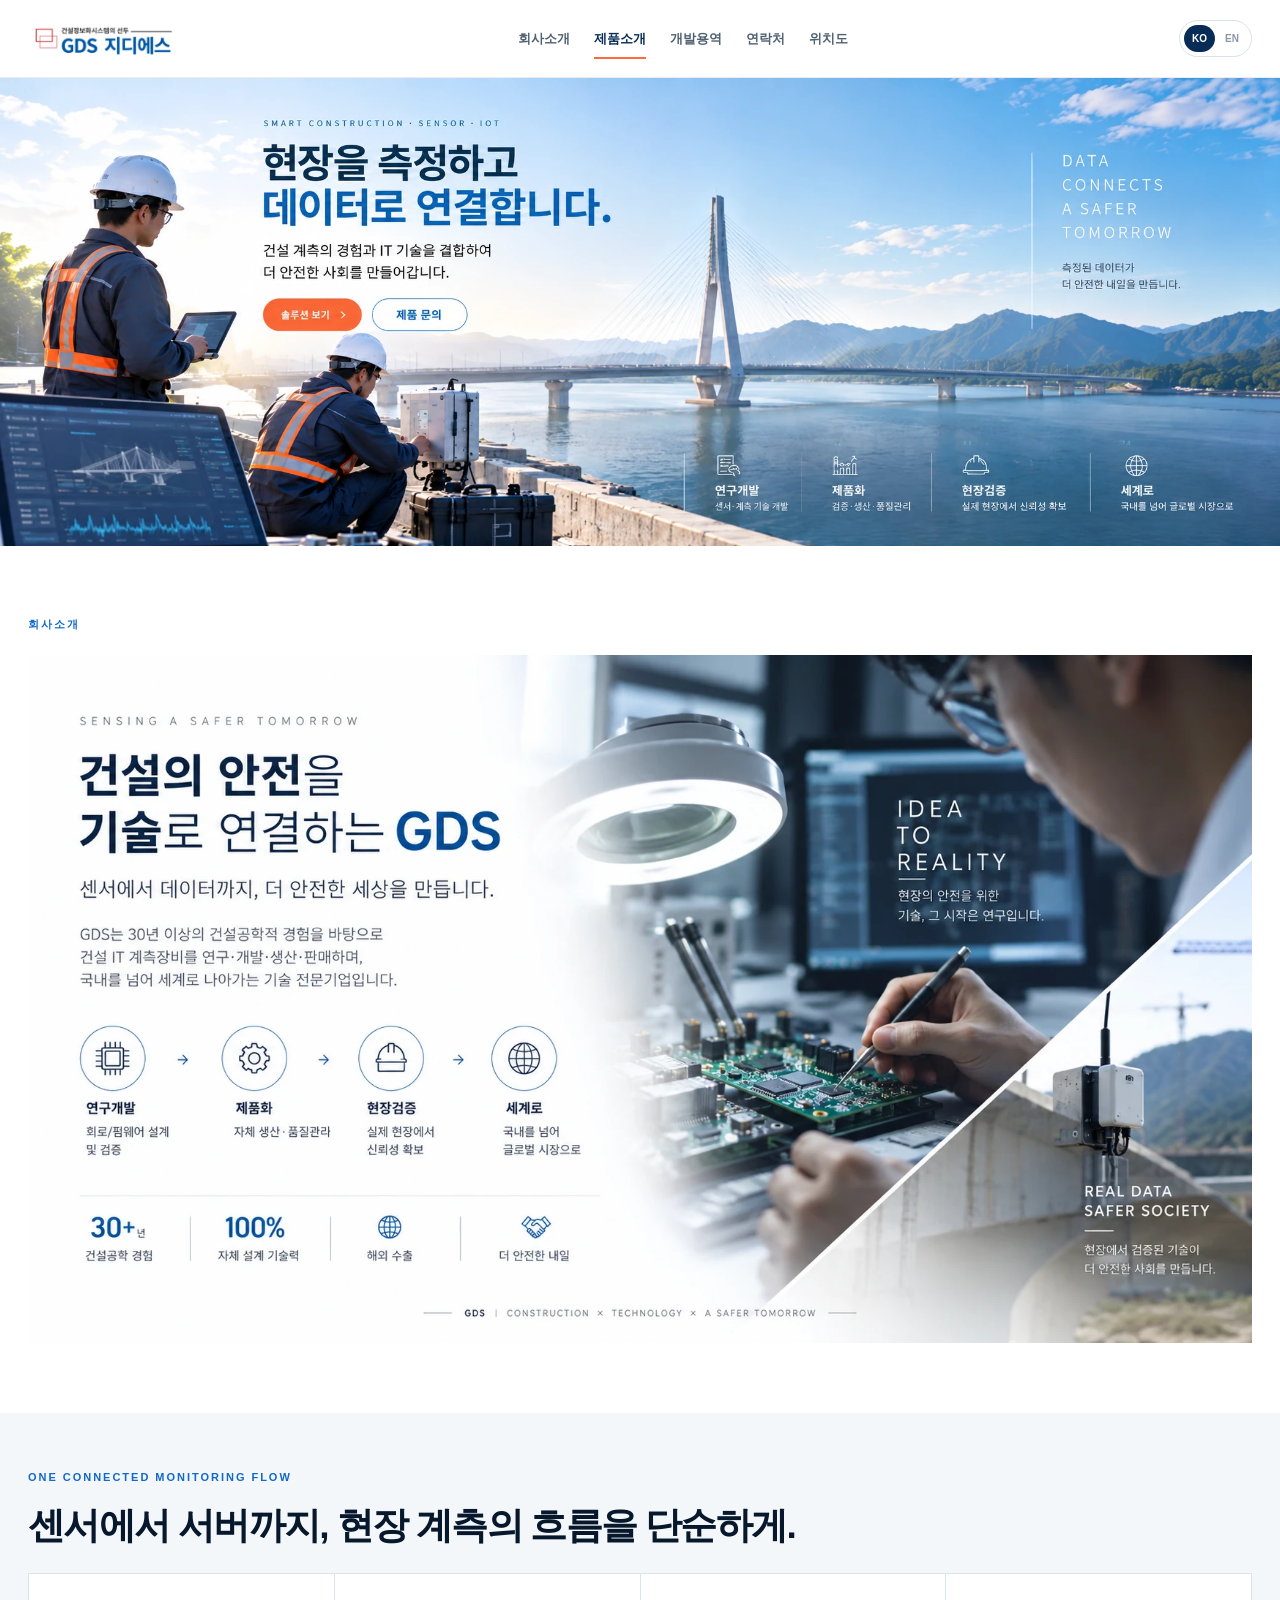
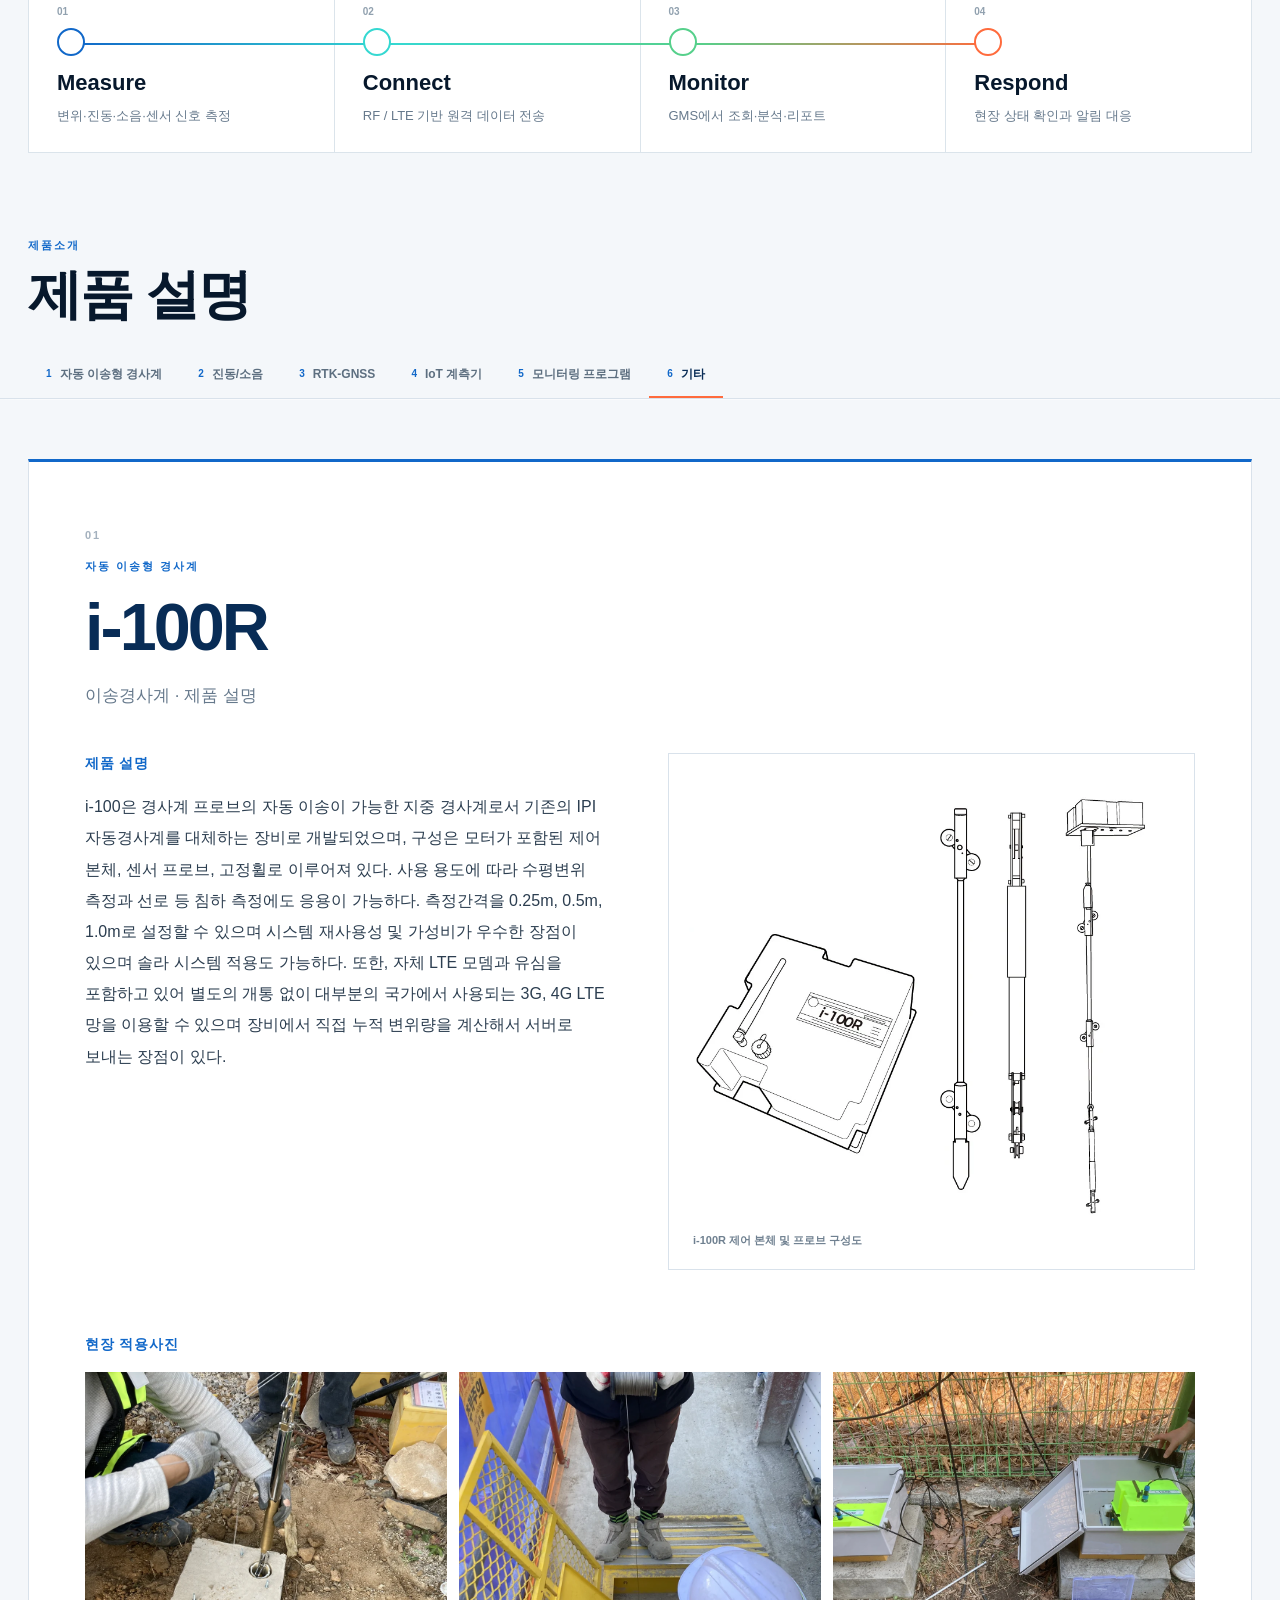
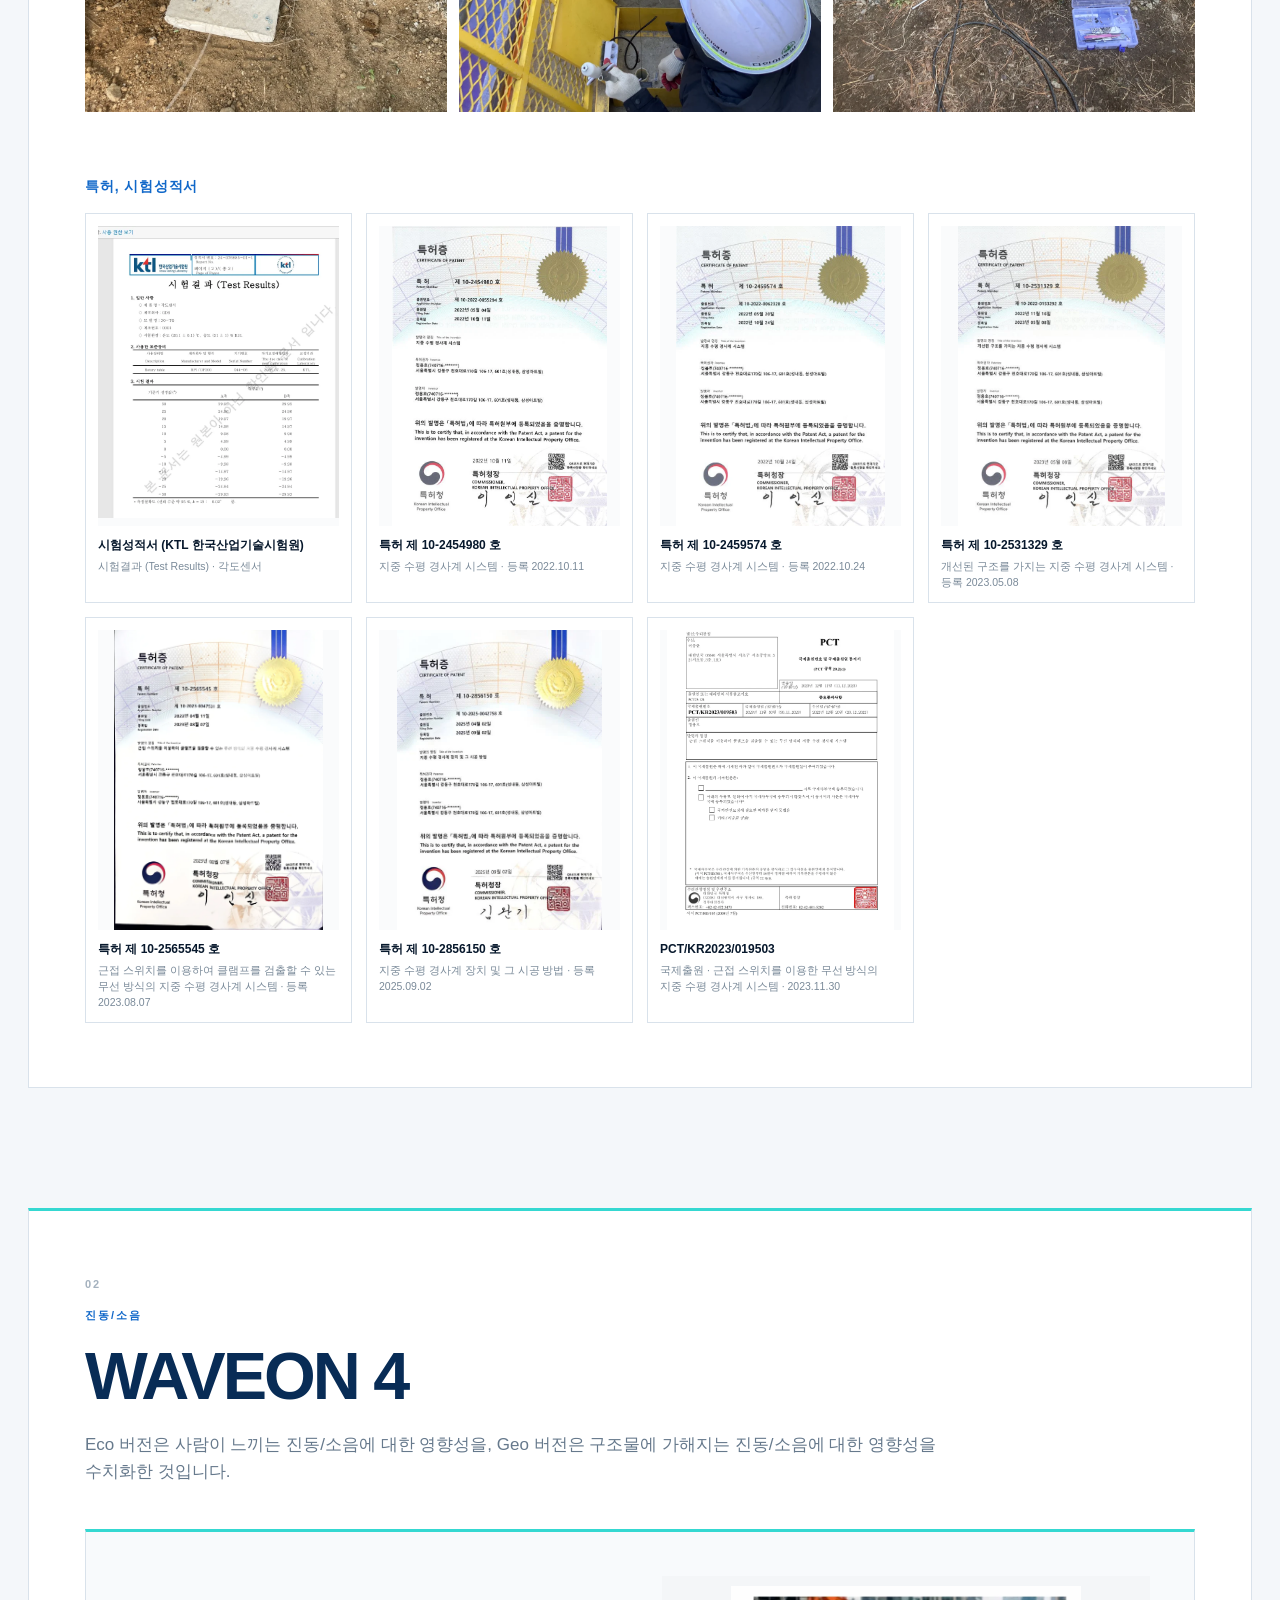
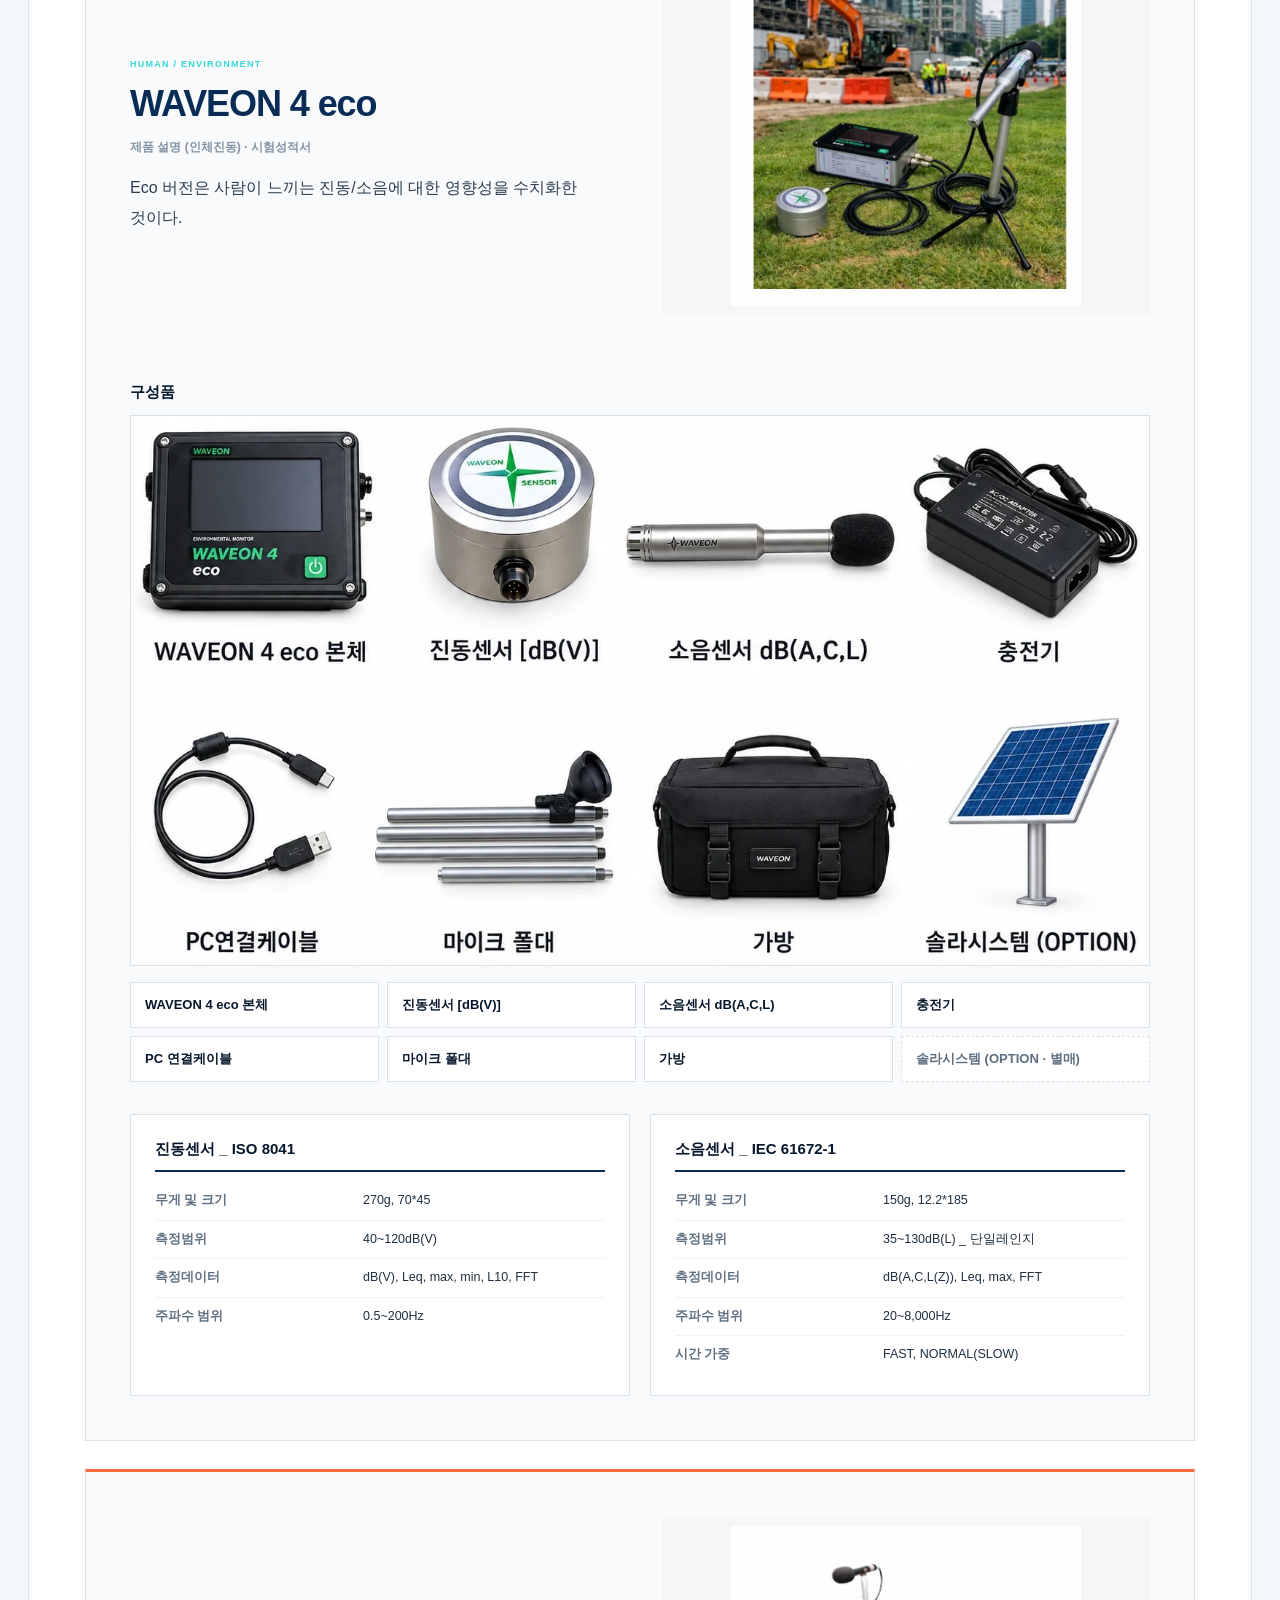
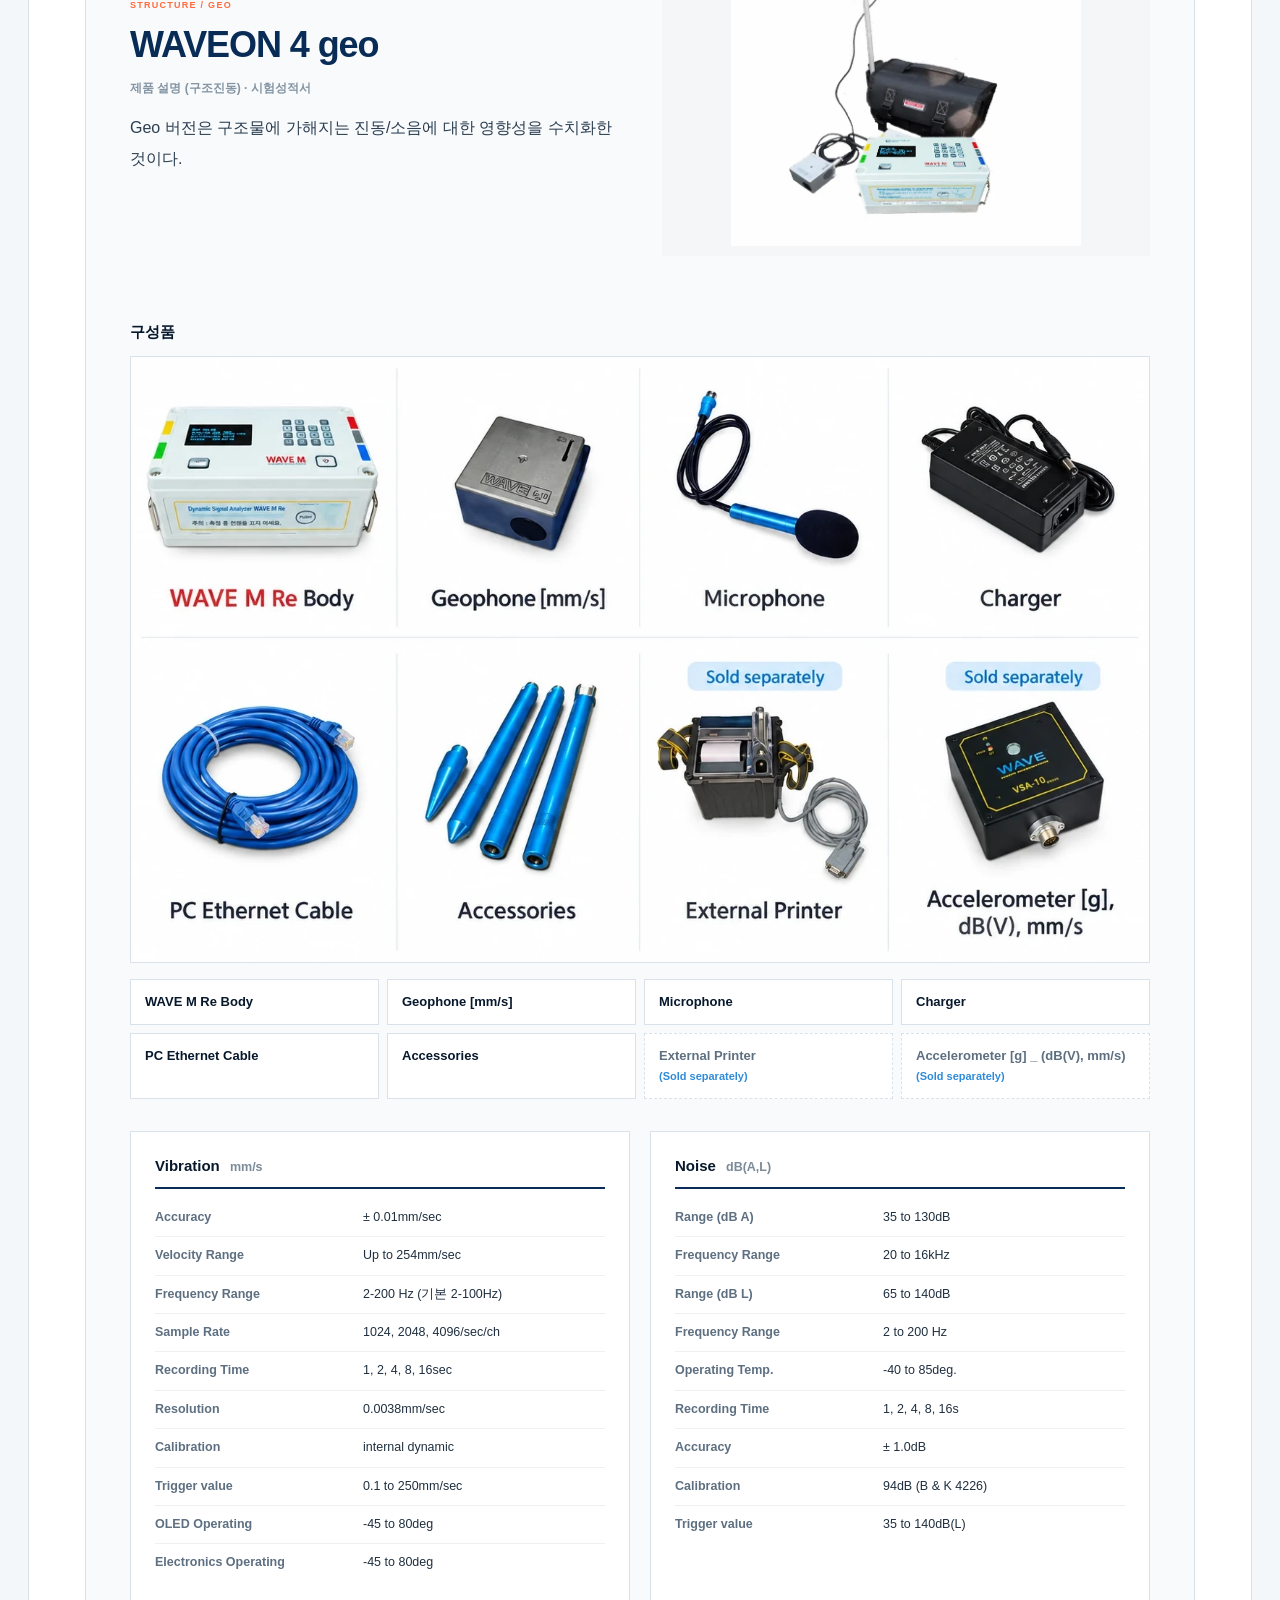
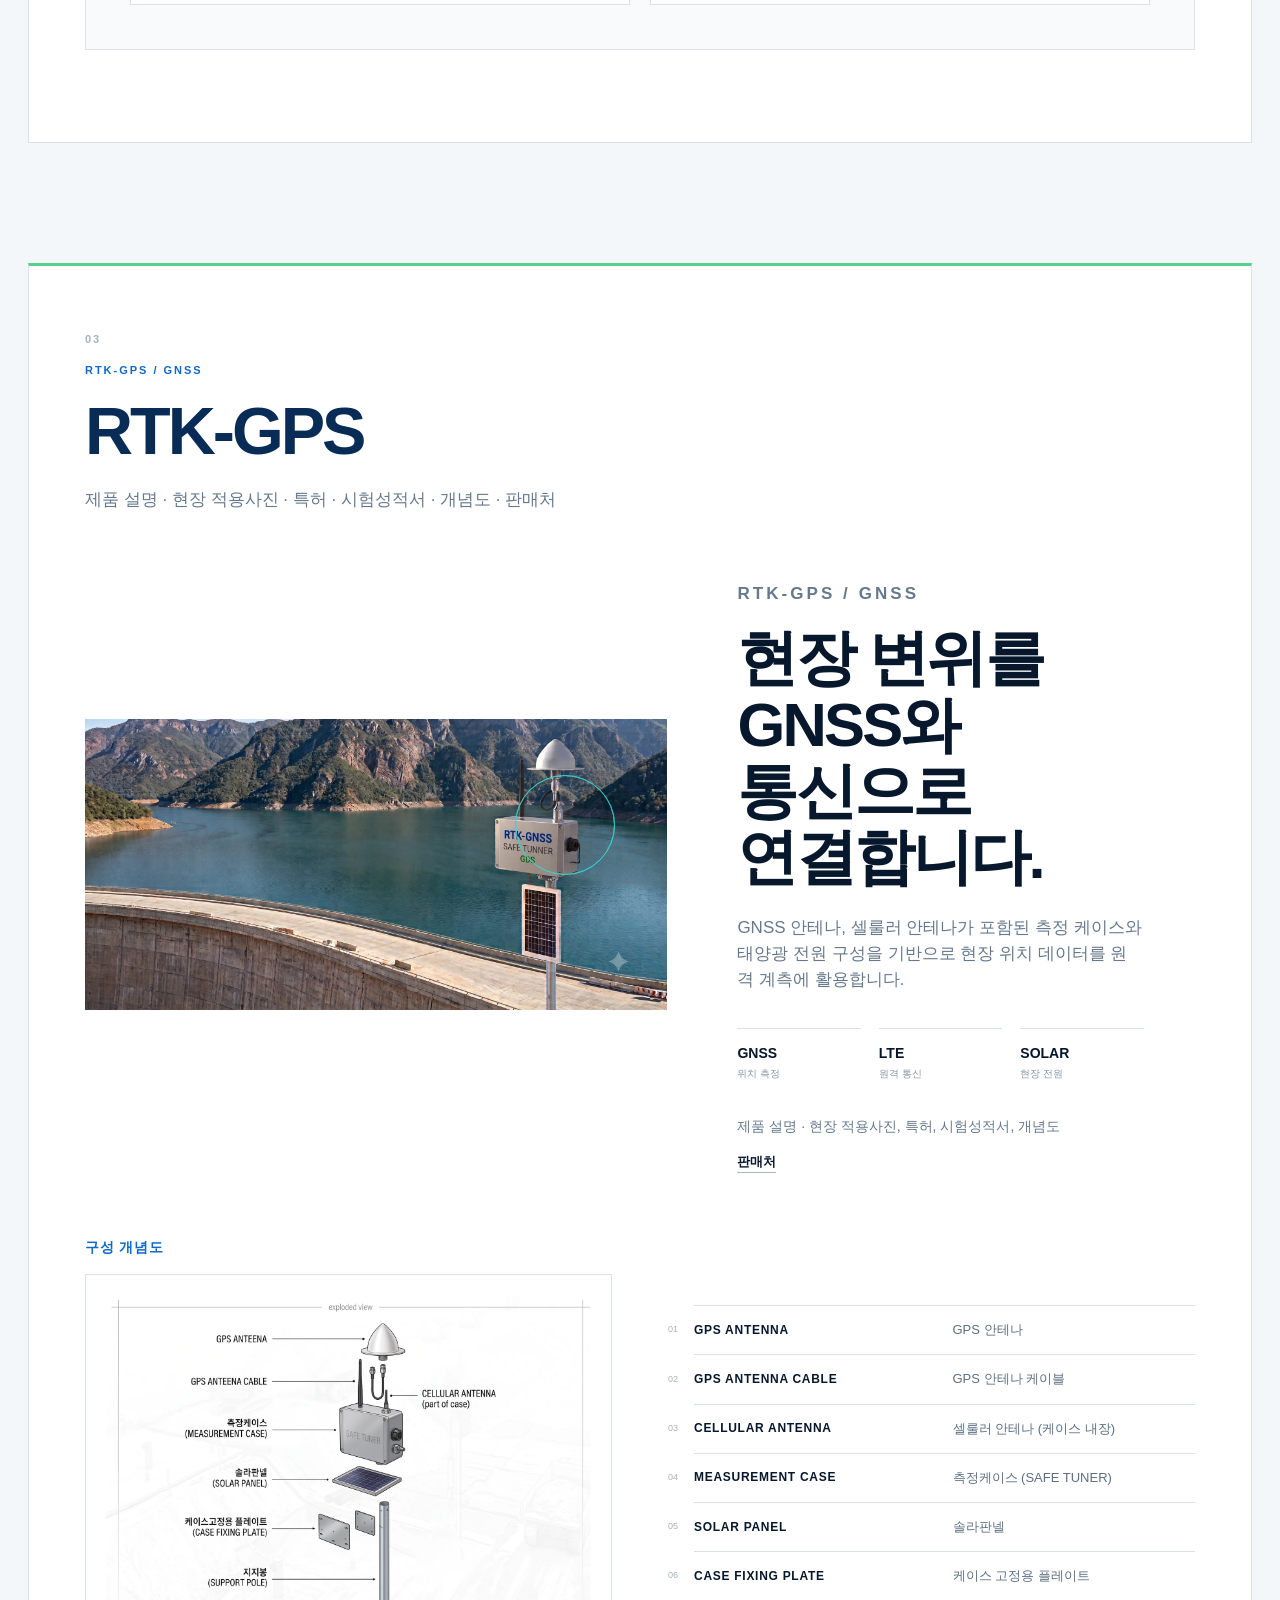
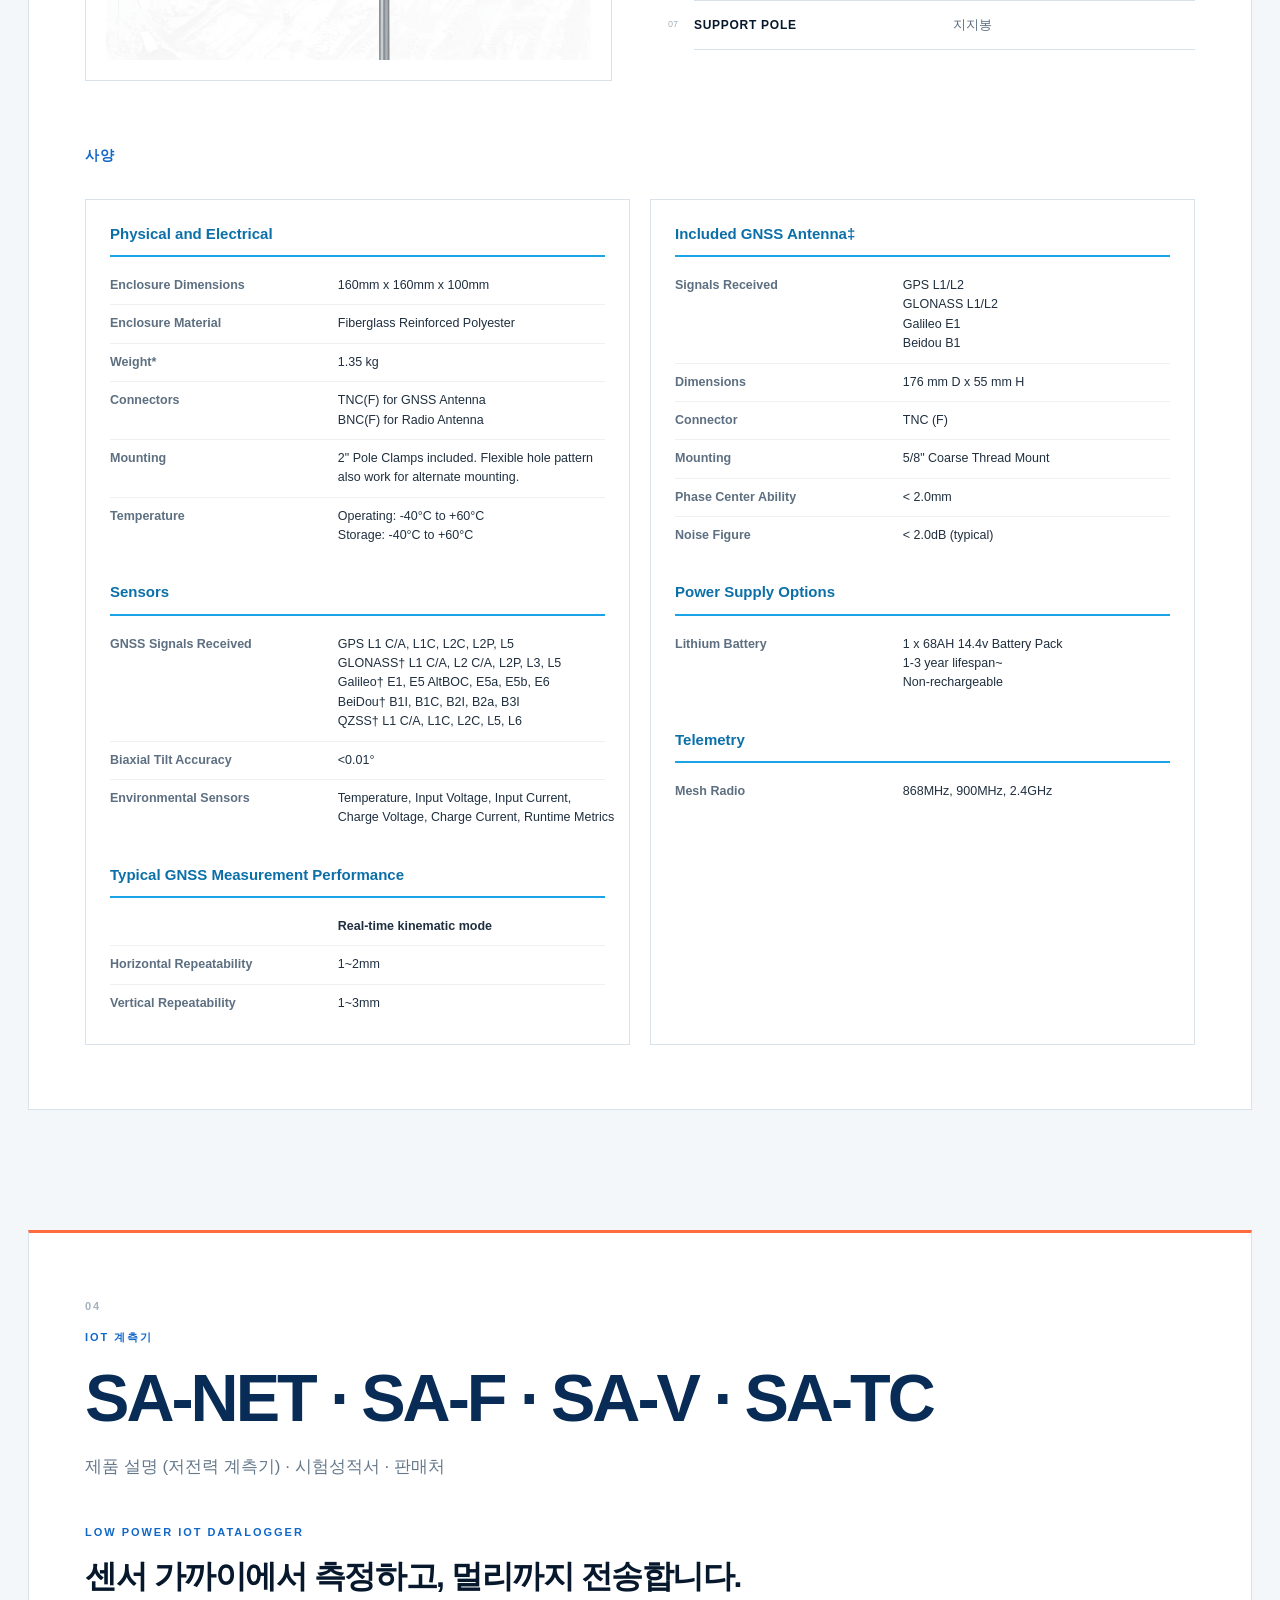
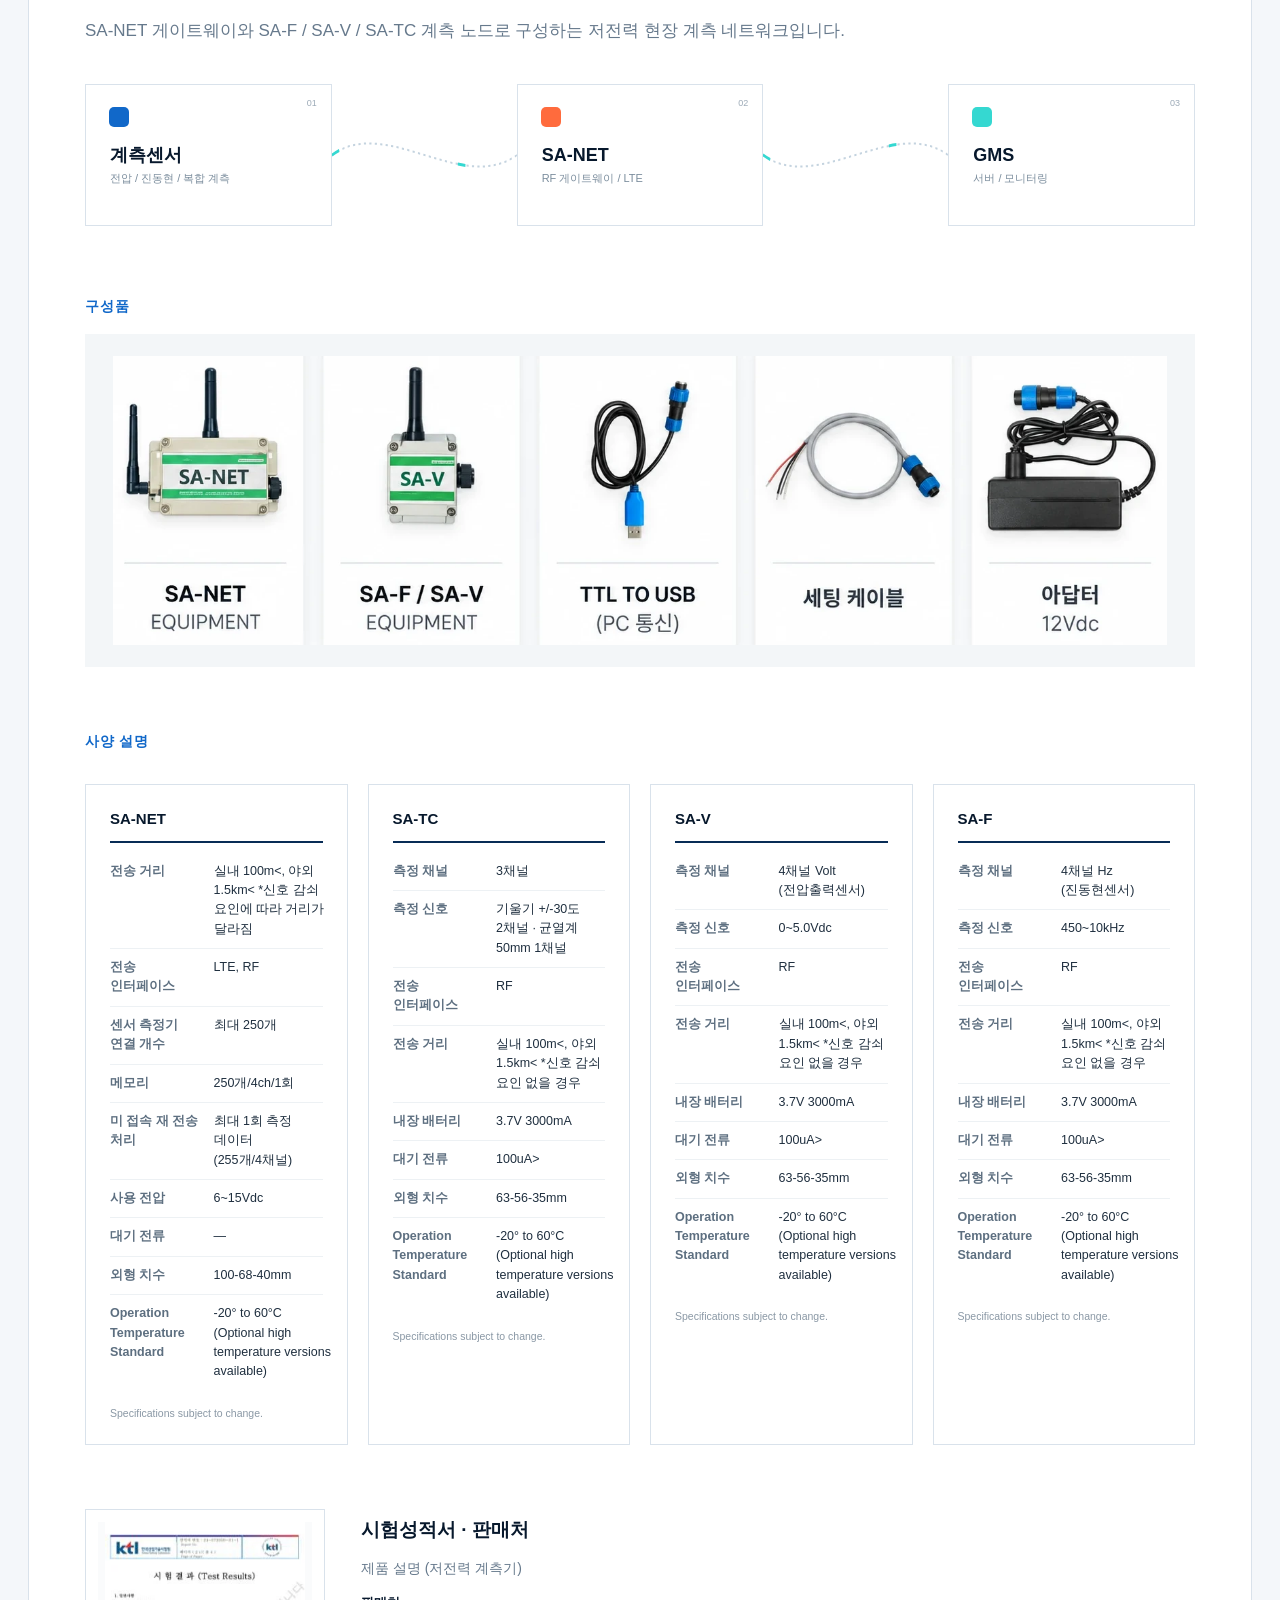
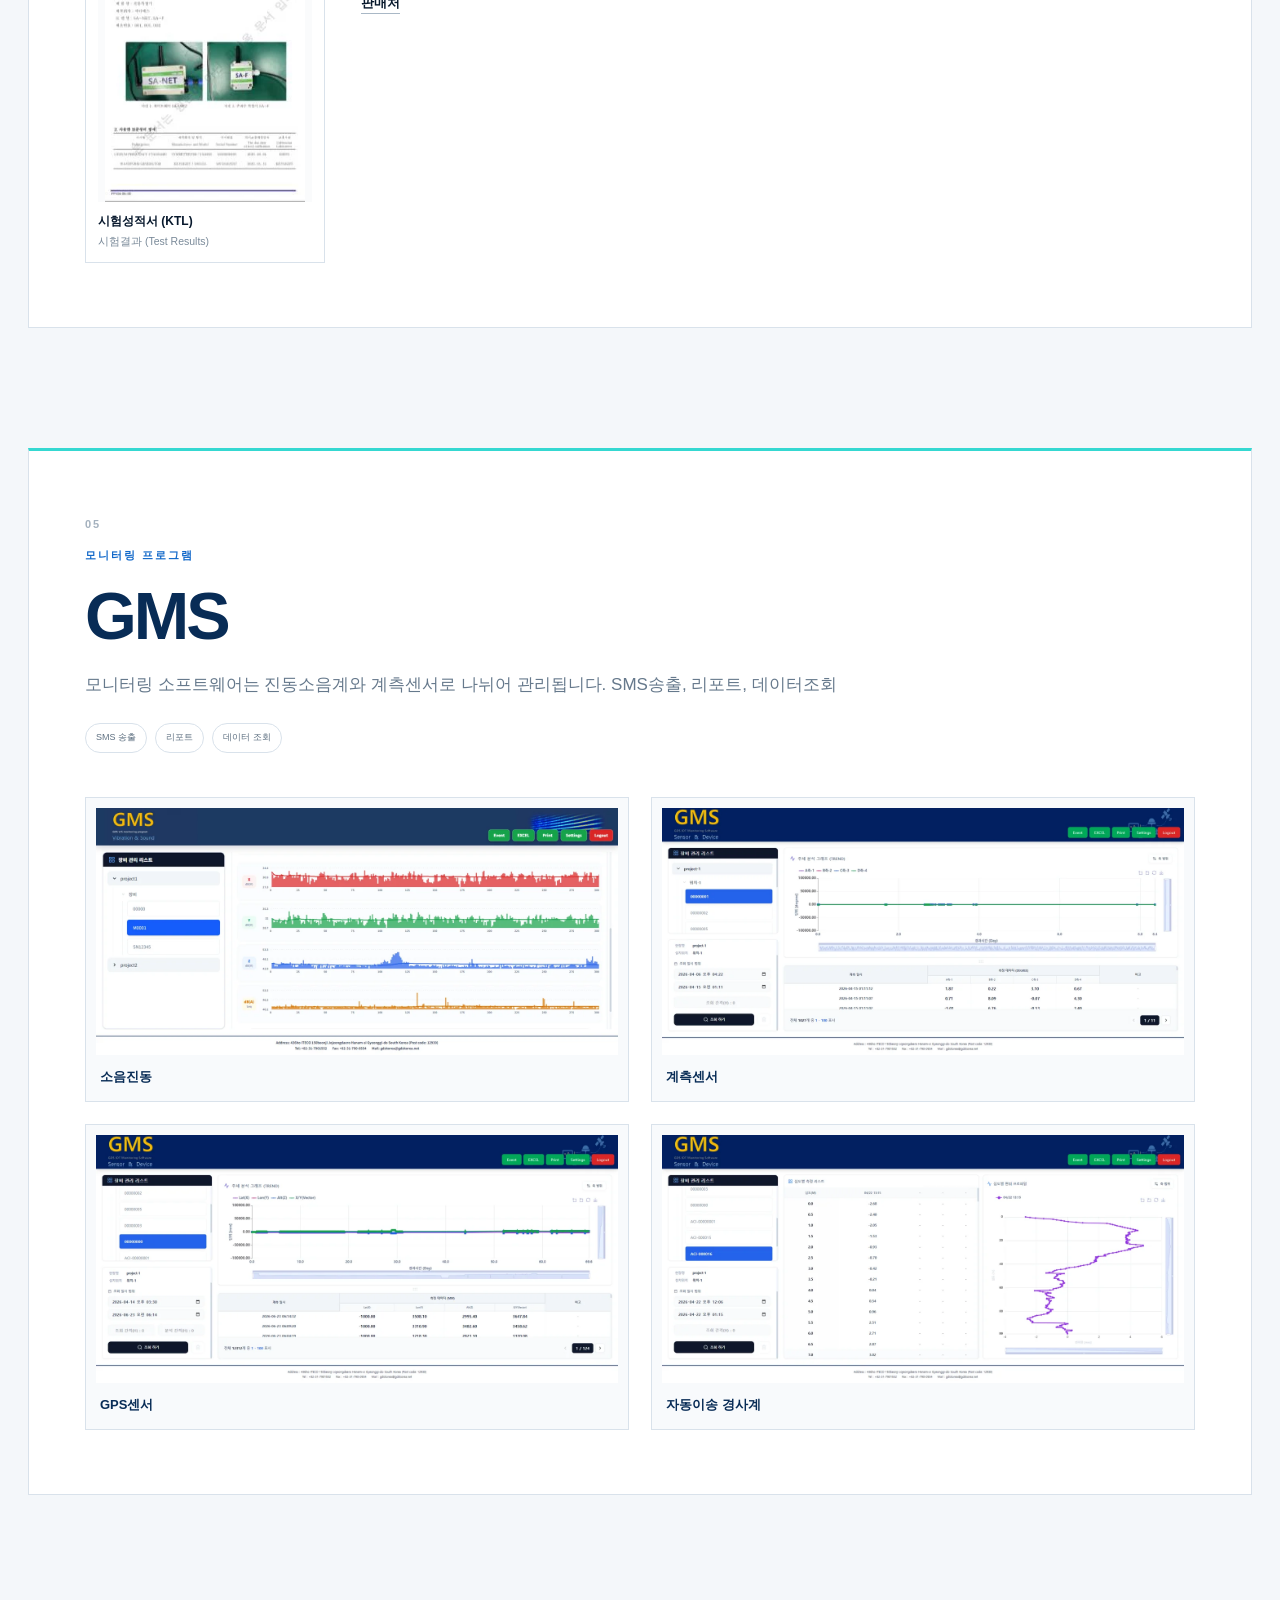
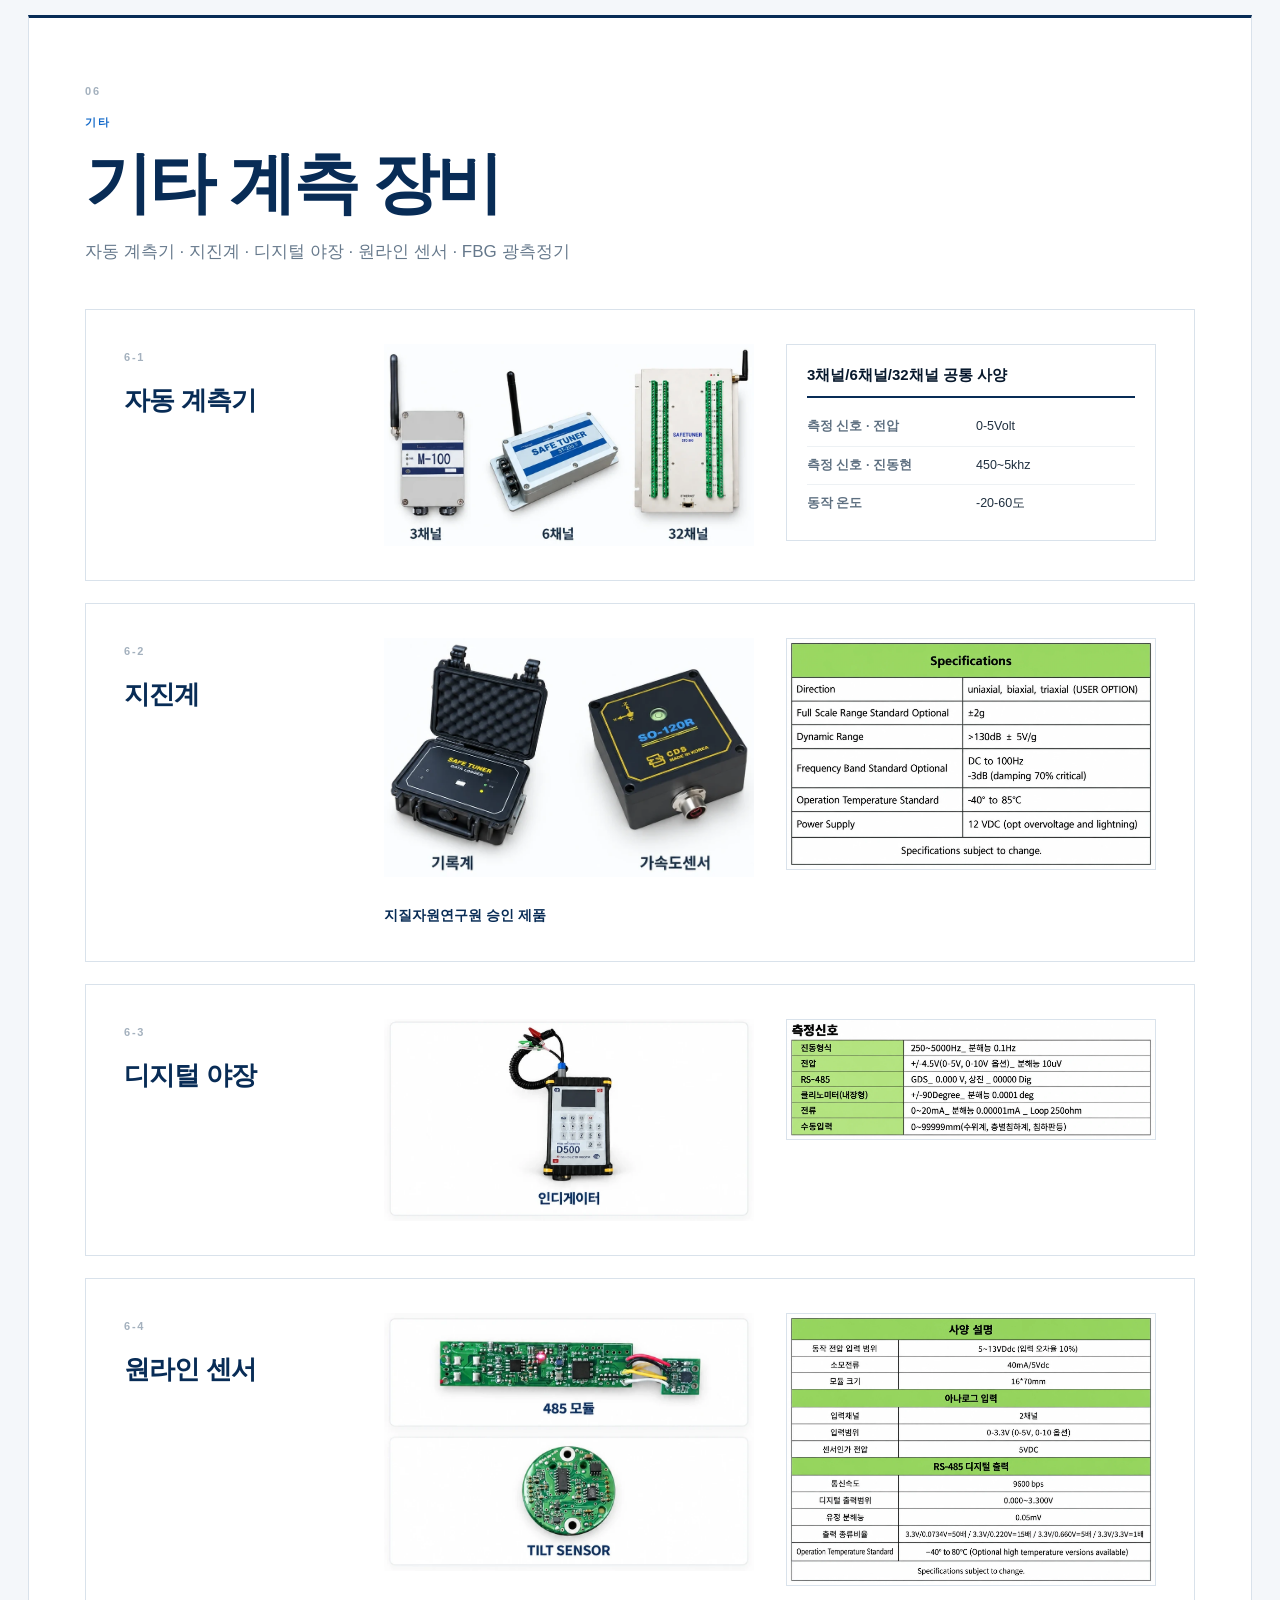
==== commit c7926bf2: "Hero: updated key visual Co-Authored-By: Claude Opus 5 (1M context) <noreply@anthropic.com>" ====
--- a/index.html
+++ b/index.html
@@ -6,7 +6,7 @@
   <meta name="description" content="GDS 지디에스 — 건설정보화시스템의 선두. 자동 이송형 경사계, 진동/소음, RTK-GNSS, IoT 계측기, 모니터링 프로그램" />
   <title>GDS | 건설정보화시스템의 선두 GDS 지디에스</title>
   <link rel="icon" href="data:image/svg+xml,%3Csvg xmlns='http://www.w3.org/2000/svg' viewBox='0 0 64 64'%3E%3Crect width='64' height='64' rx='12' fill='%23092b53'/%3E%3Cpath d='M14 18h18v18H14zM28 28h22v22H28z' fill='none' stroke='%23ff5b36' stroke-width='4'/%3E%3C/svg%3E" />
-  <link rel="stylesheet" href="styles.css?v=20260917163000" />
+  <link rel="stylesheet" href="styles.css?v=20260917170000" />
 </head>
 <body>
   <div class="scroll-progress" aria-hidden="true"><span id="progressBar"></span></div>
@@ -59,8 +59,8 @@
         </div>
       </div>
       <div class="hero-status reveal delay-2" aria-label="Solution areas">
-        <div><span data-cms-text="hero-x108">01</span><strong data-ko="연구개발" data-en="R&amp;D" data-cms="hero-t7">연구개발</strong><small data-ko="회로 / 펌웨어 설계" data-en="Circuit / firmware design" data-cms="hero-t11">회로 / 펌웨어 설계</small></div>
-        <div><span data-cms-text="hero-x110">02</span><strong data-ko="제품화" data-en="Productization" data-cms="hero-t8">제품화</strong><small data-ko="자체 생산·품질관리" data-en="In-house production &amp; QC" data-cms="hero-t12">자체 생산·품질관리</small></div>
+        <div><span data-cms-text="hero-x108">01</span><strong data-ko="연구개발" data-en="R&amp;D" data-cms="hero-t7">연구개발</strong><small data-ko="센서·계측 기술 개발" data-en="Sensor &amp; instrumentation technology development" data-cms="hero-t11">센서·계측 기술 개발</small></div>
+        <div><span data-cms-text="hero-x110">02</span><strong data-ko="제품화" data-en="Productization" data-cms="hero-t8">제품화</strong><small data-ko="검증·생산·품질관리" data-en="Verification, production &amp; QC" data-cms="hero-t12">검증·생산·품질관리</small></div>
         <div><span data-cms-text="hero-x112">03</span><strong data-ko="현장검증" data-en="Field verification" data-cms="hero-t9">현장검증</strong><small data-ko="실제 현장에서 신뢰성 확보" data-en="Reliability proven on real sites" data-cms="hero-t13">실제 현장에서 신뢰성 확보</small></div>
         <div><span data-cms-text="hero-x114">04</span><strong data-ko="세계로" data-en="Global" data-cms="hero-t10">세계로</strong><small data-ko="국내를 넘어 글로벌 시장으로" data-en="Beyond Korea to the global market" data-cms="hero-t14">국내를 넘어 글로벌 시장으로</small></div>
       </div>
--- a/styles.css
+++ b/styles.css
@@ -121,8 +121,8 @@
   .hero-bg{position:relative;inset:auto}.hero-bg:after{display:none}
   .hero-bg img{width:100%;height:auto;object-fit:initial;filter:none;transform:none}
   .hero-content,.hero-status,.scroll-cue,.hero-grid,.hero-orbit{display:none}
-  .hero-hotspot{position:absolute;display:block;top:44.5%;height:8.5%;border-radius:999px}
-  .hero-hotspot.hs-solutions{left:19.6%;width:7.8%}.hero-hotspot.hs-contact{left:27.9%;width:7%}
+  .hero-hotspot{position:absolute;display:block;top:46%;height:9%;border-radius:999px}
+  .hero-hotspot.hs-solutions{left:20.3%;width:7.9%}.hero-hotspot.hs-contact{left:28.8%;width:7.4%}
 }
 @media(max-width:760px){
   .hero{display:block;min-height:0;padding:var(--header) 0 0;background:#fff;color:var(--navy)}
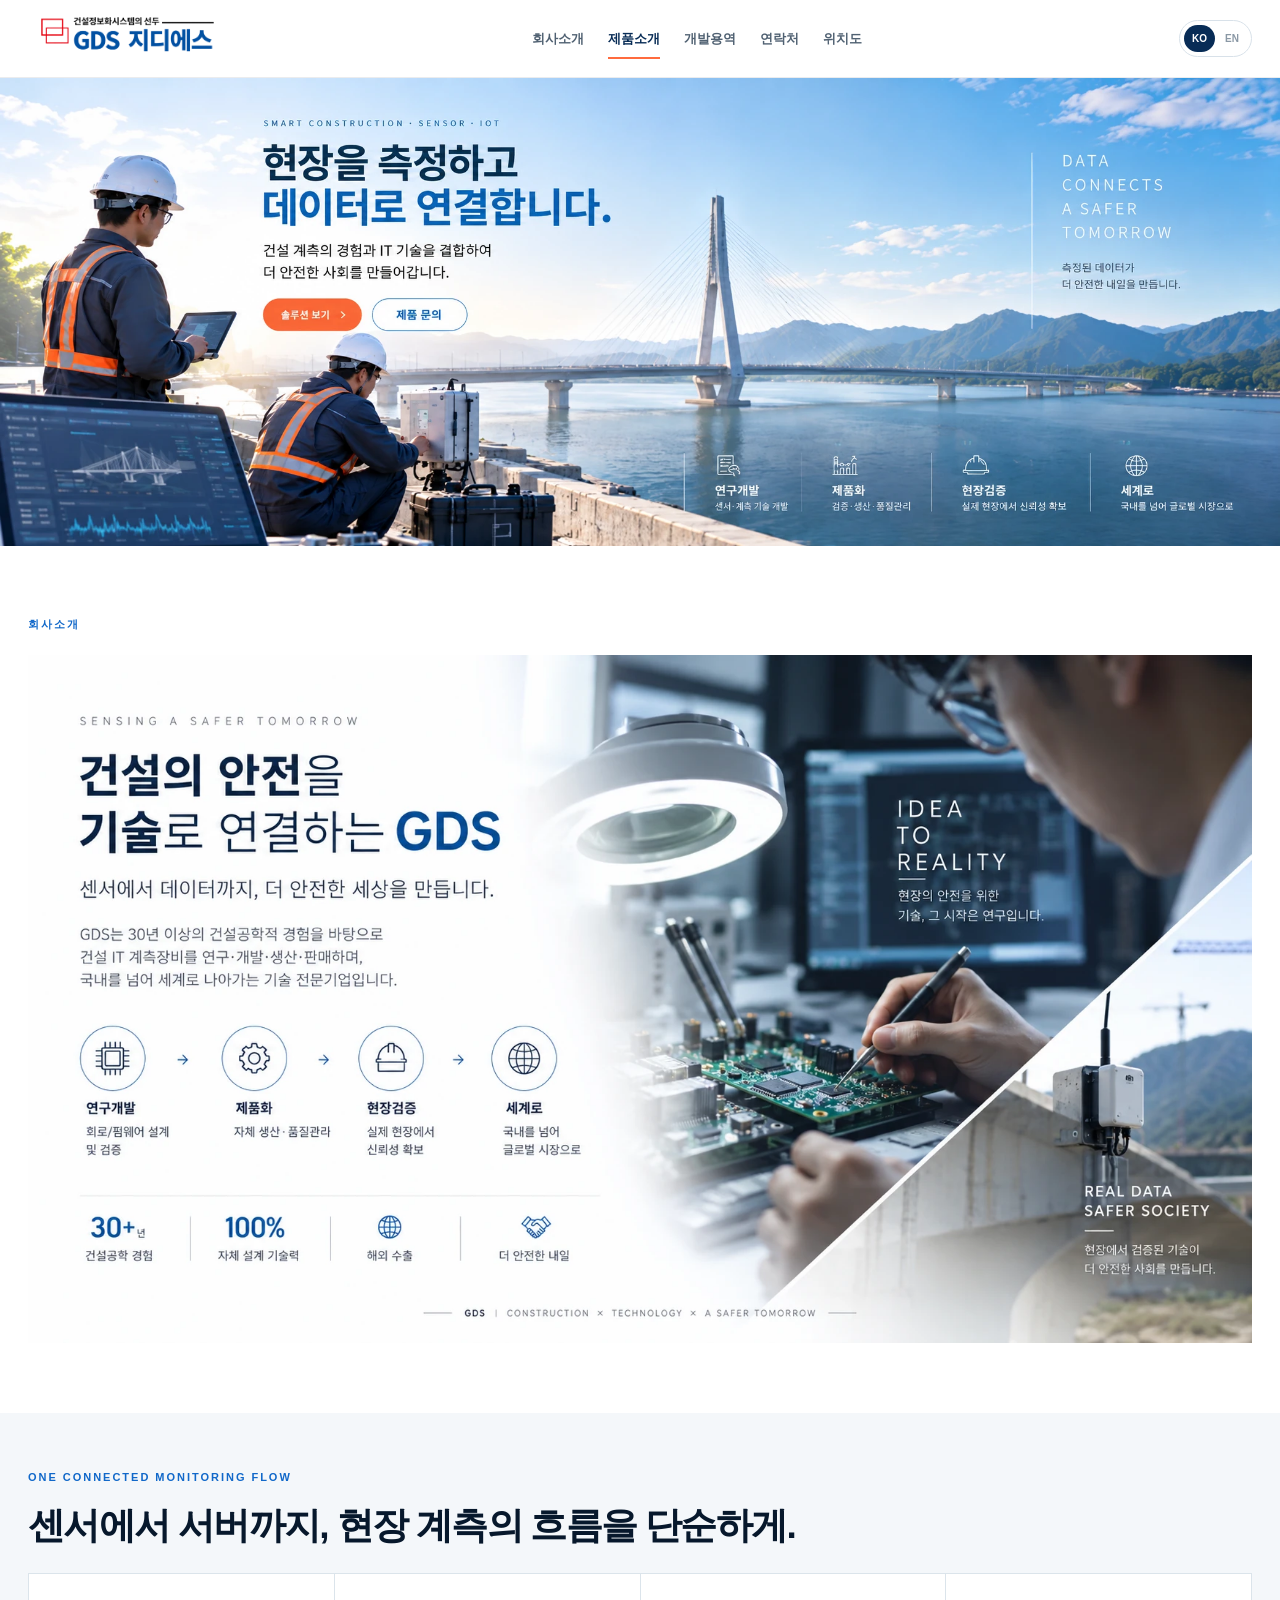
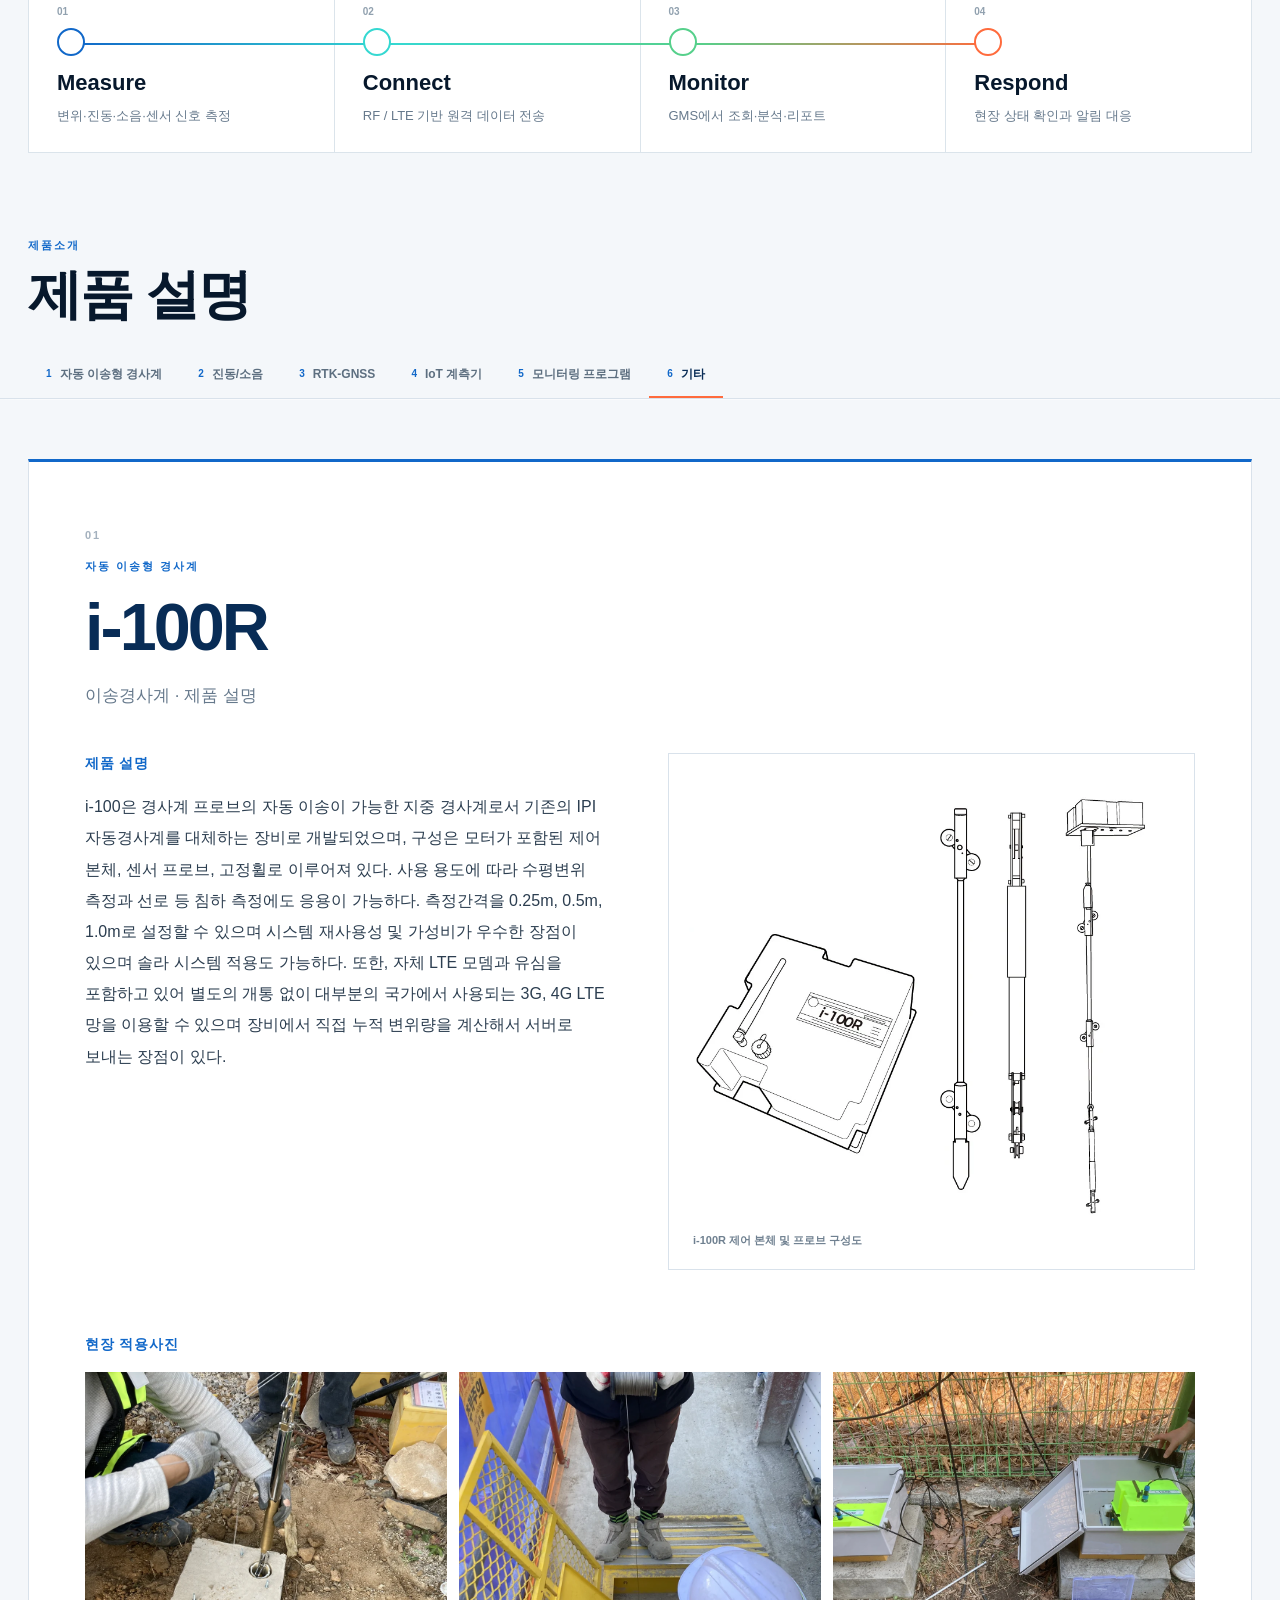
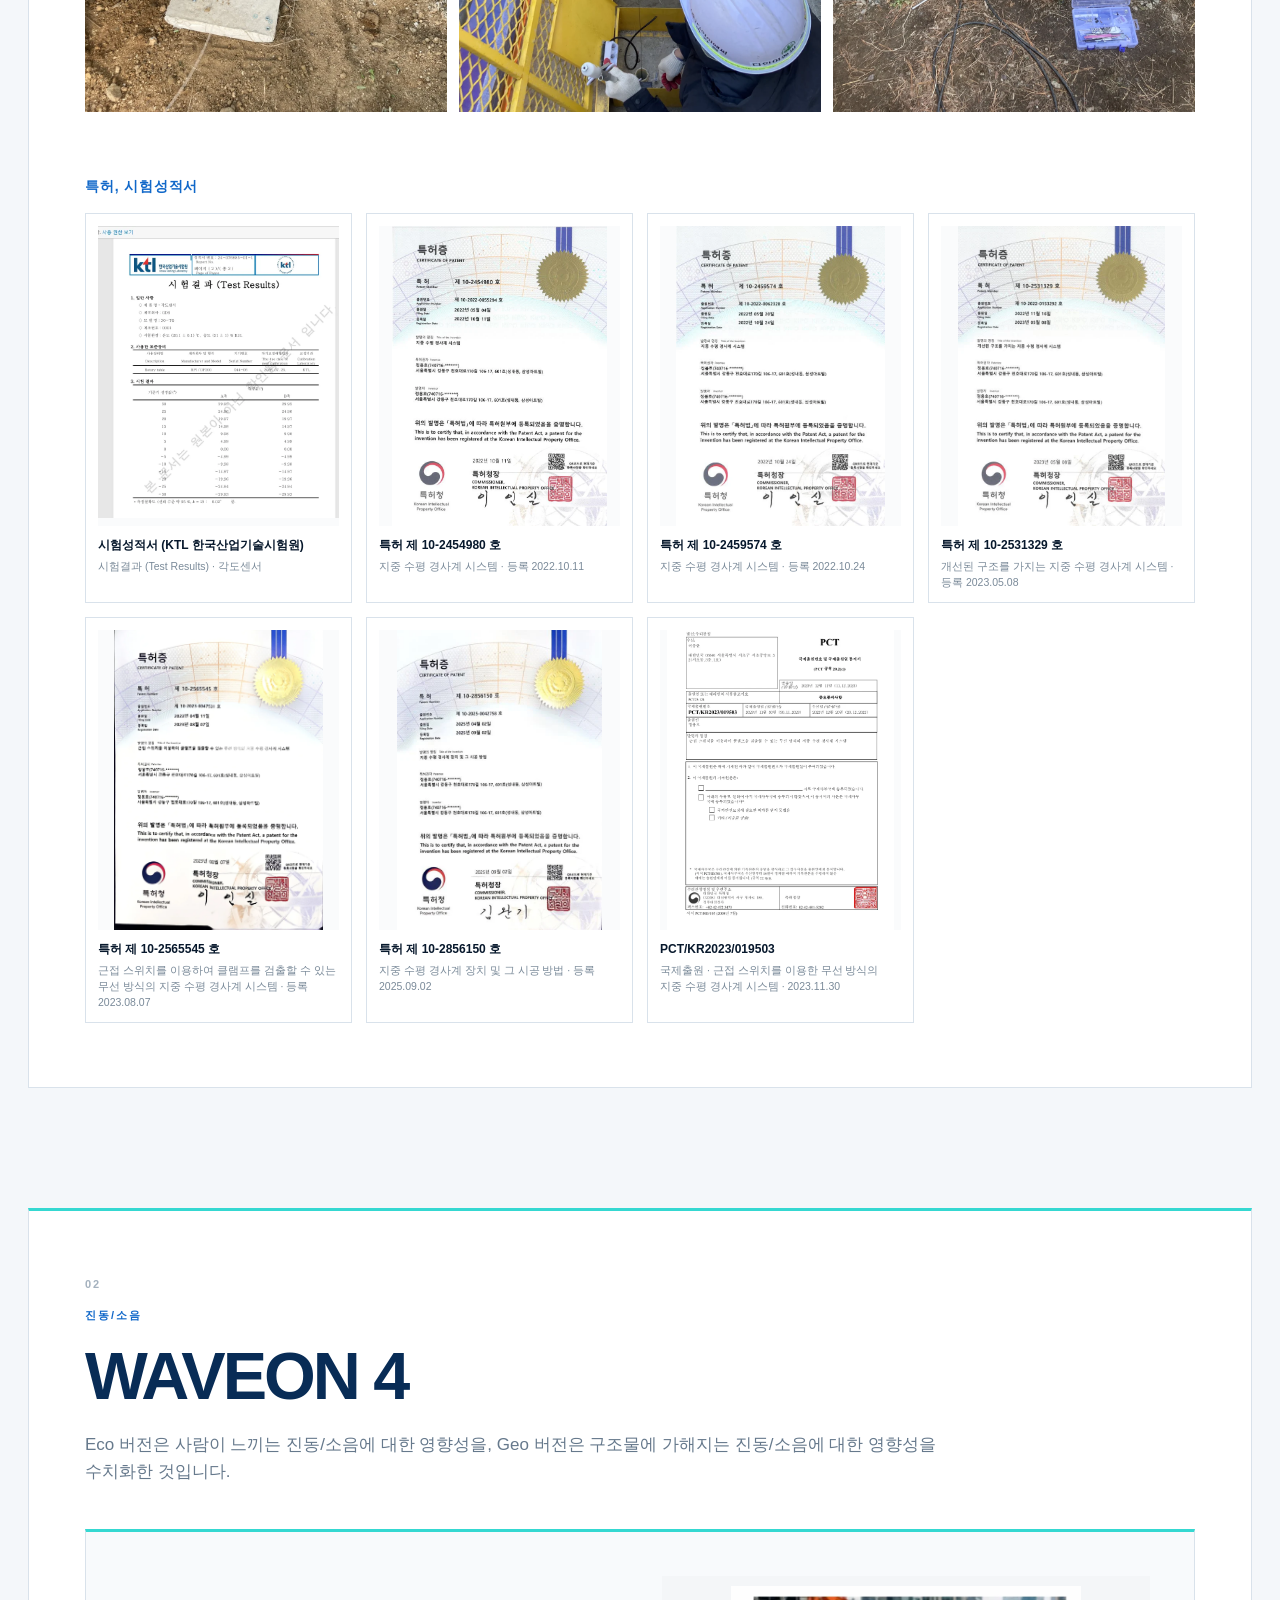
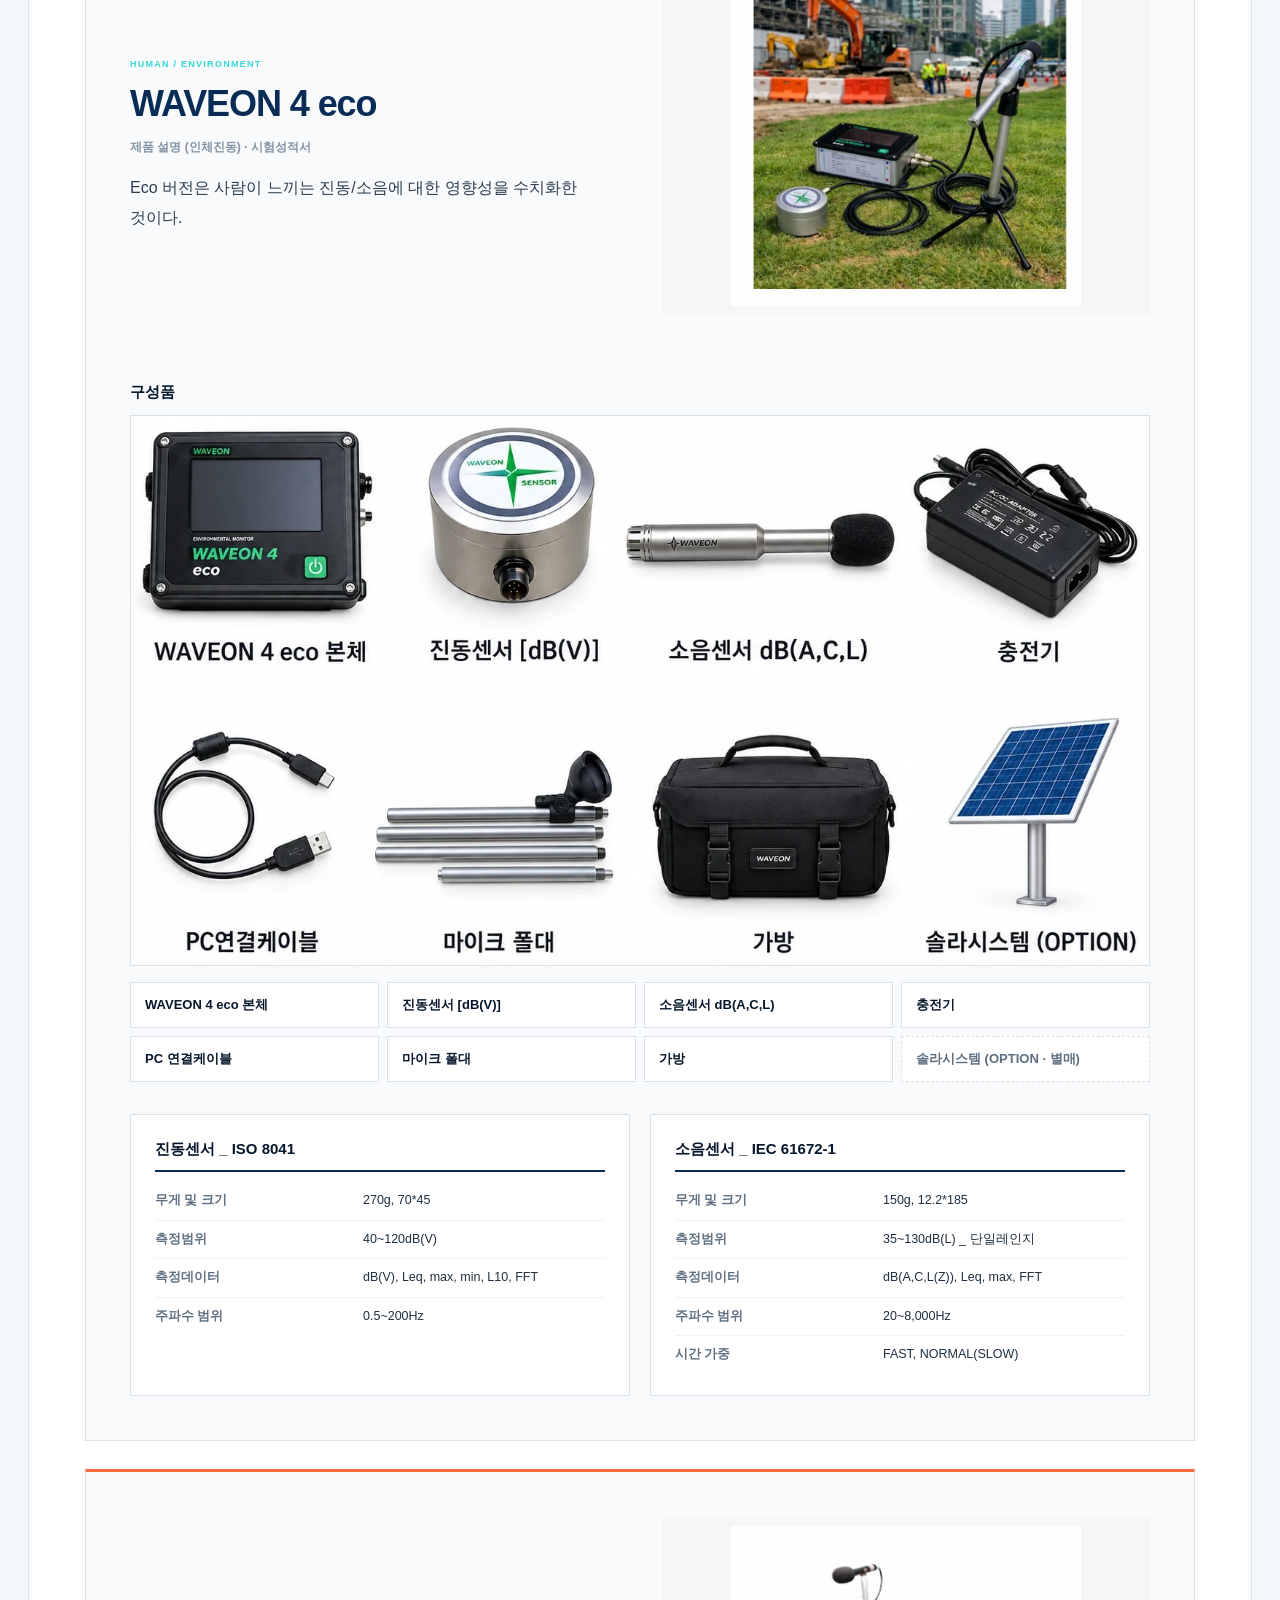
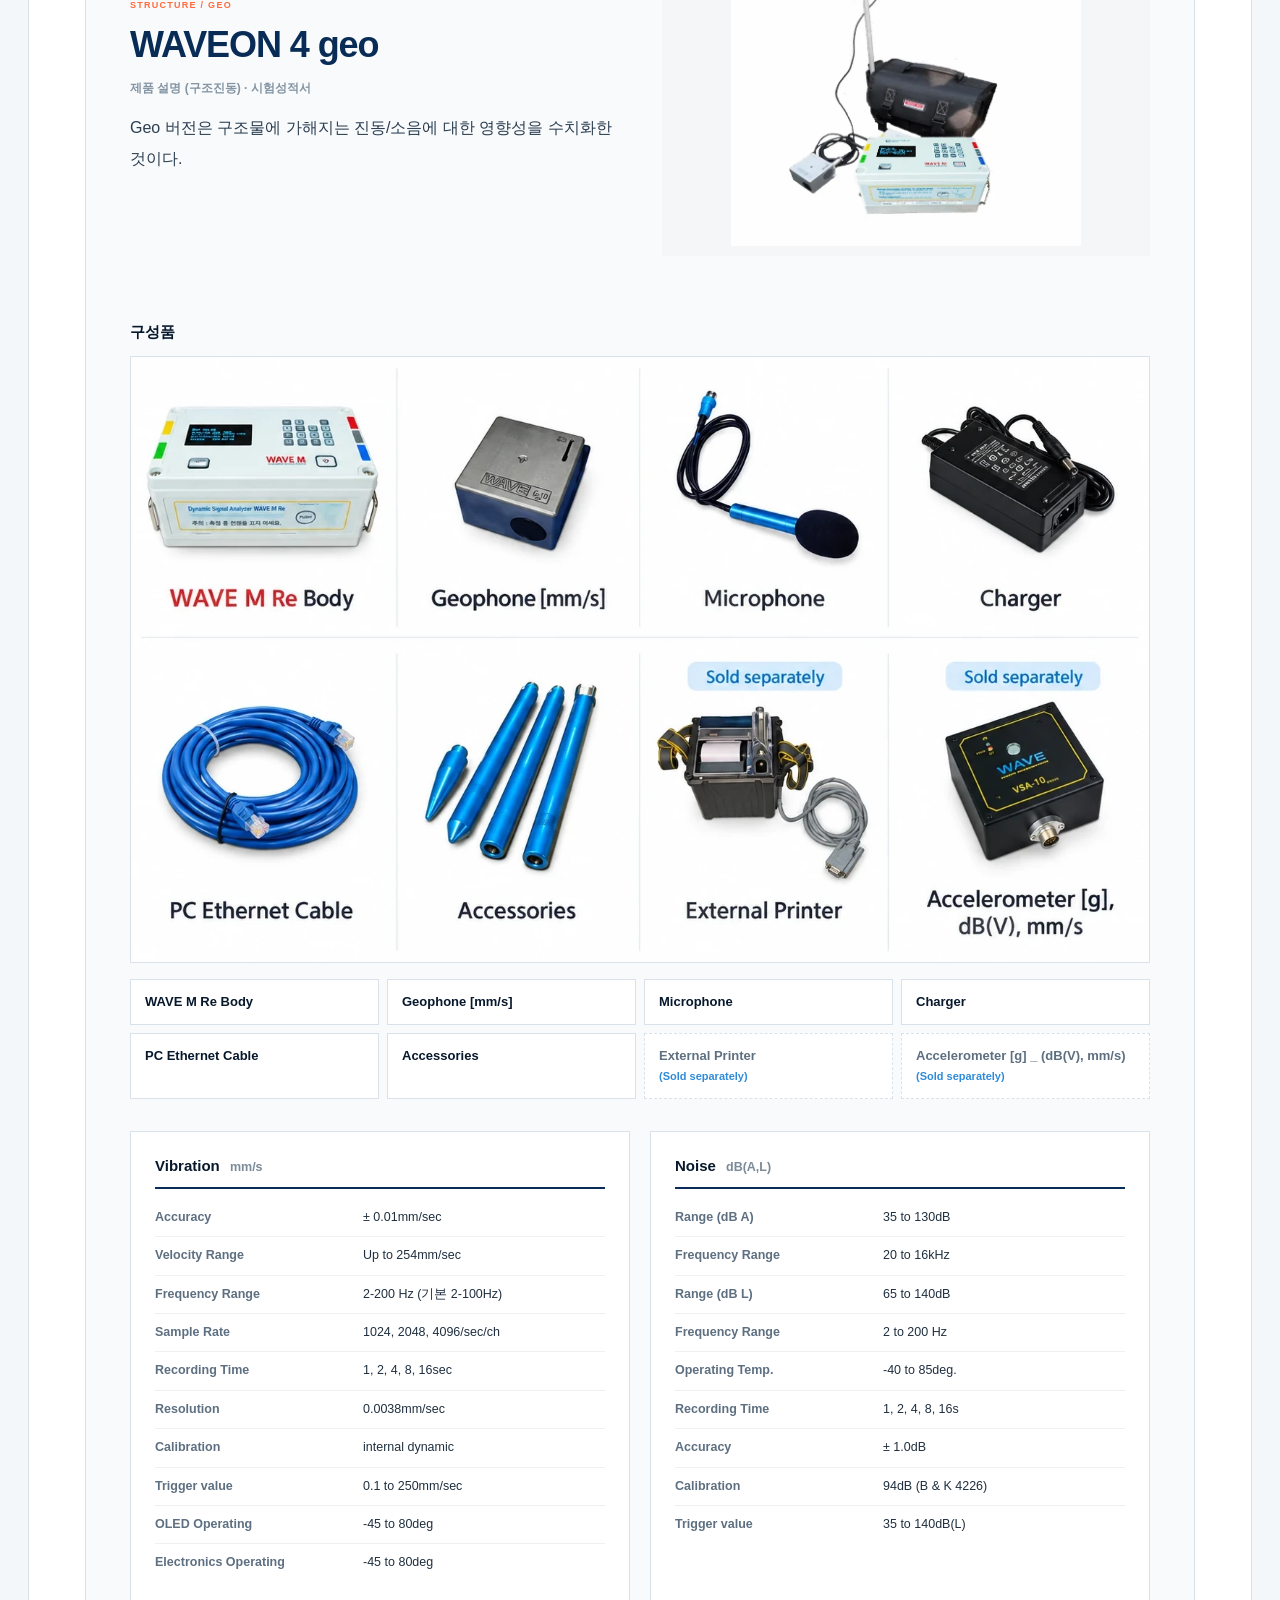
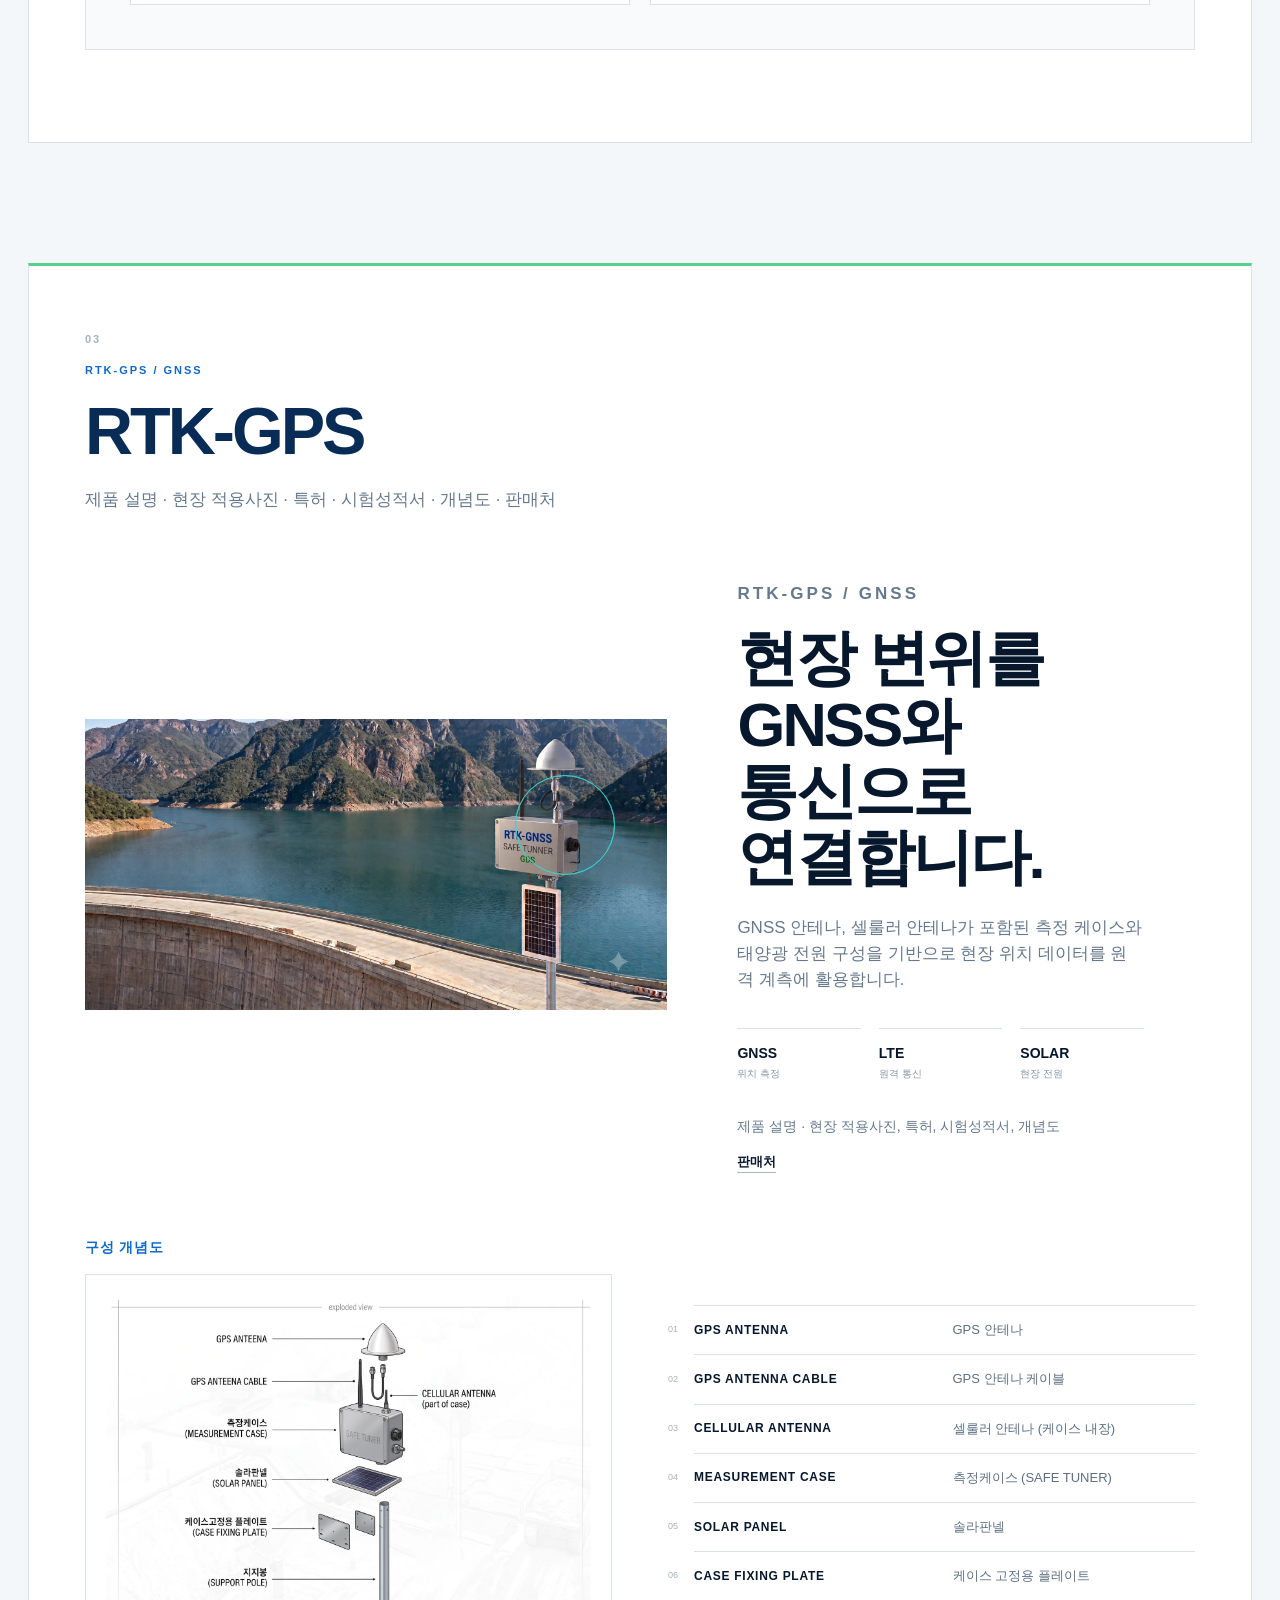
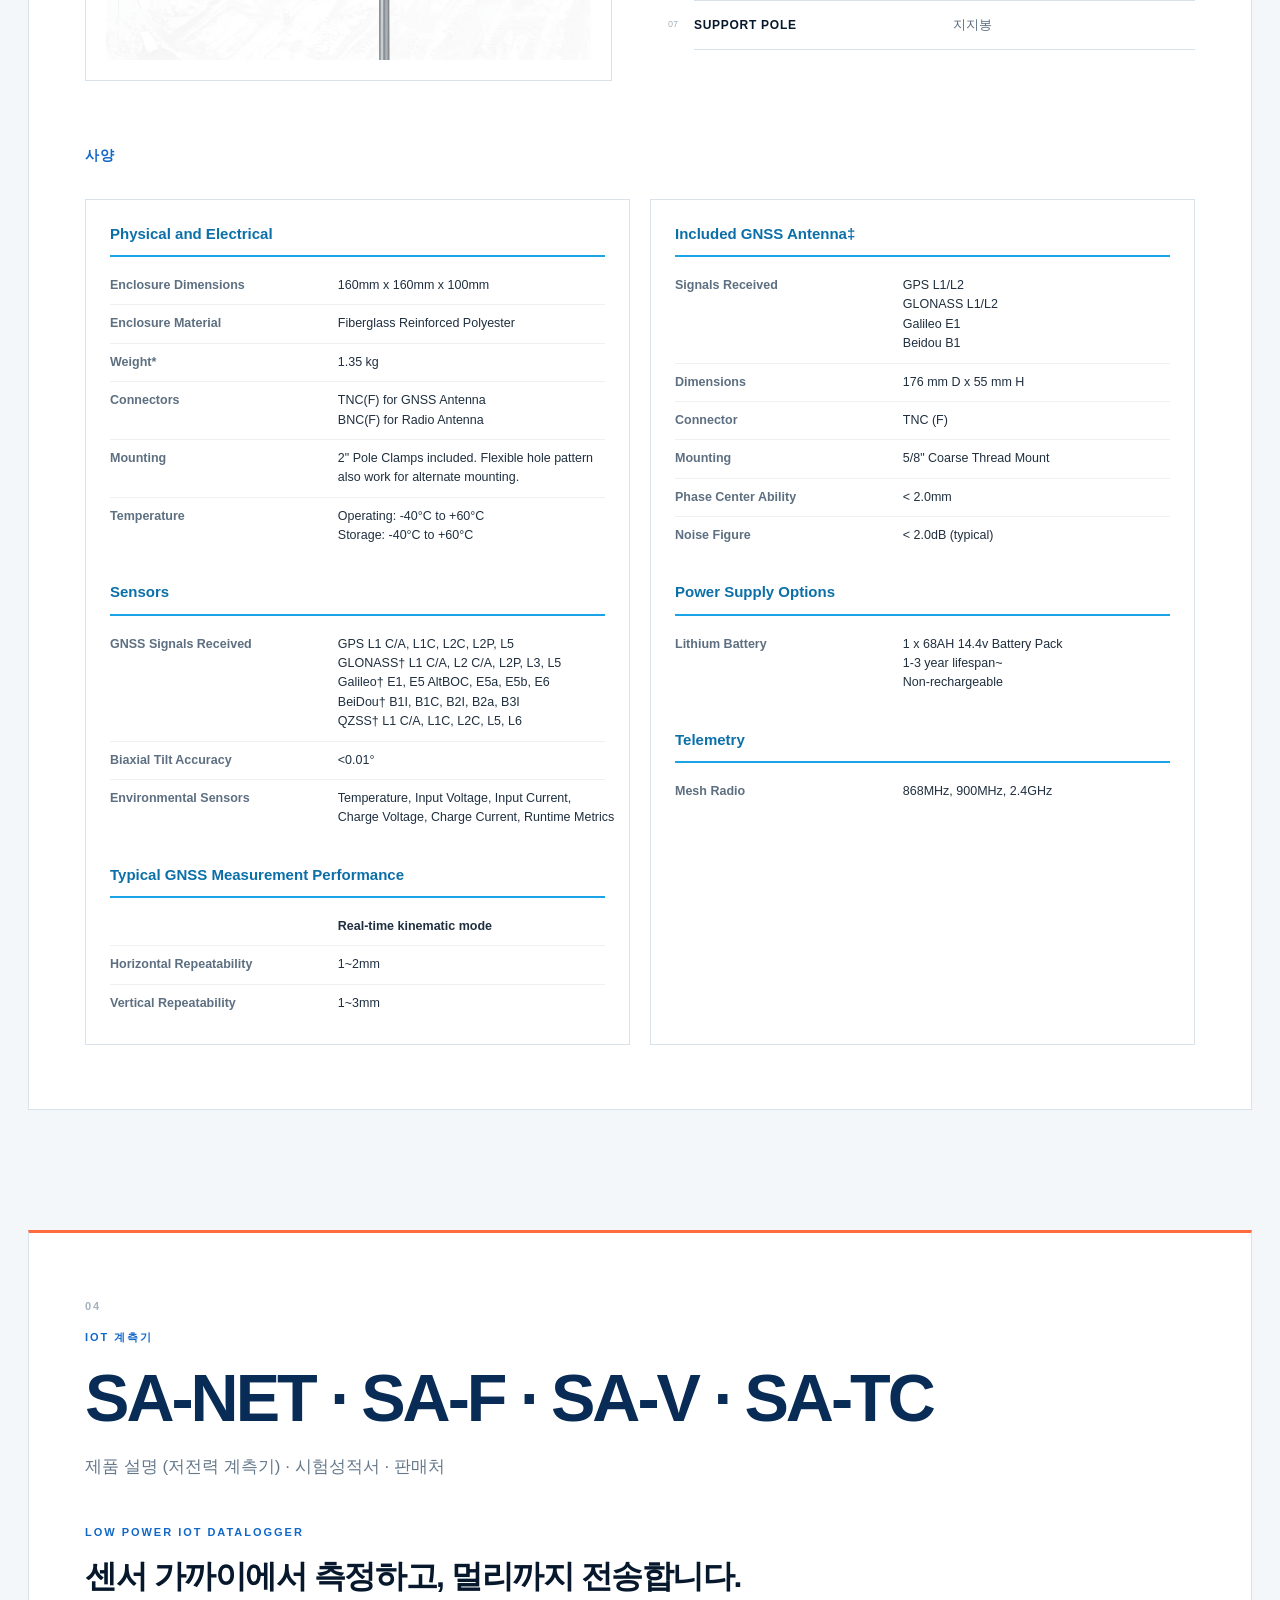
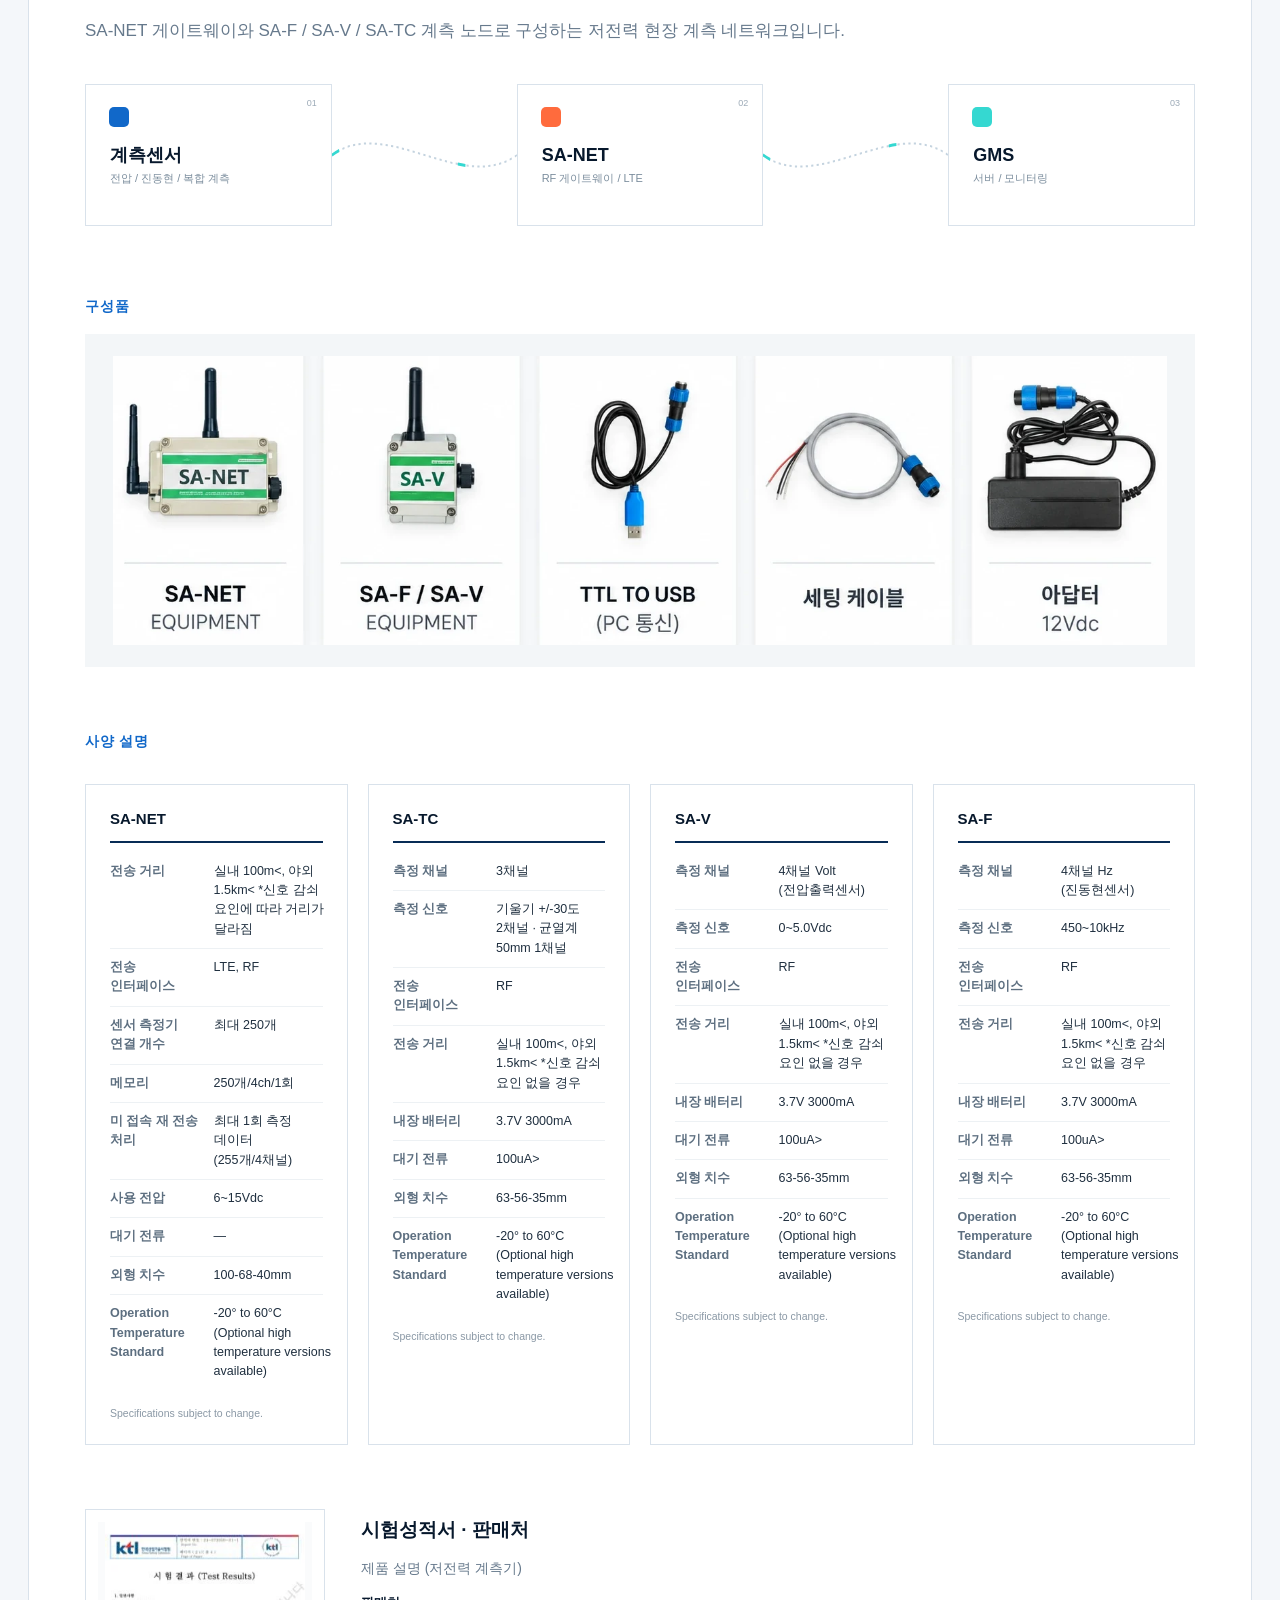
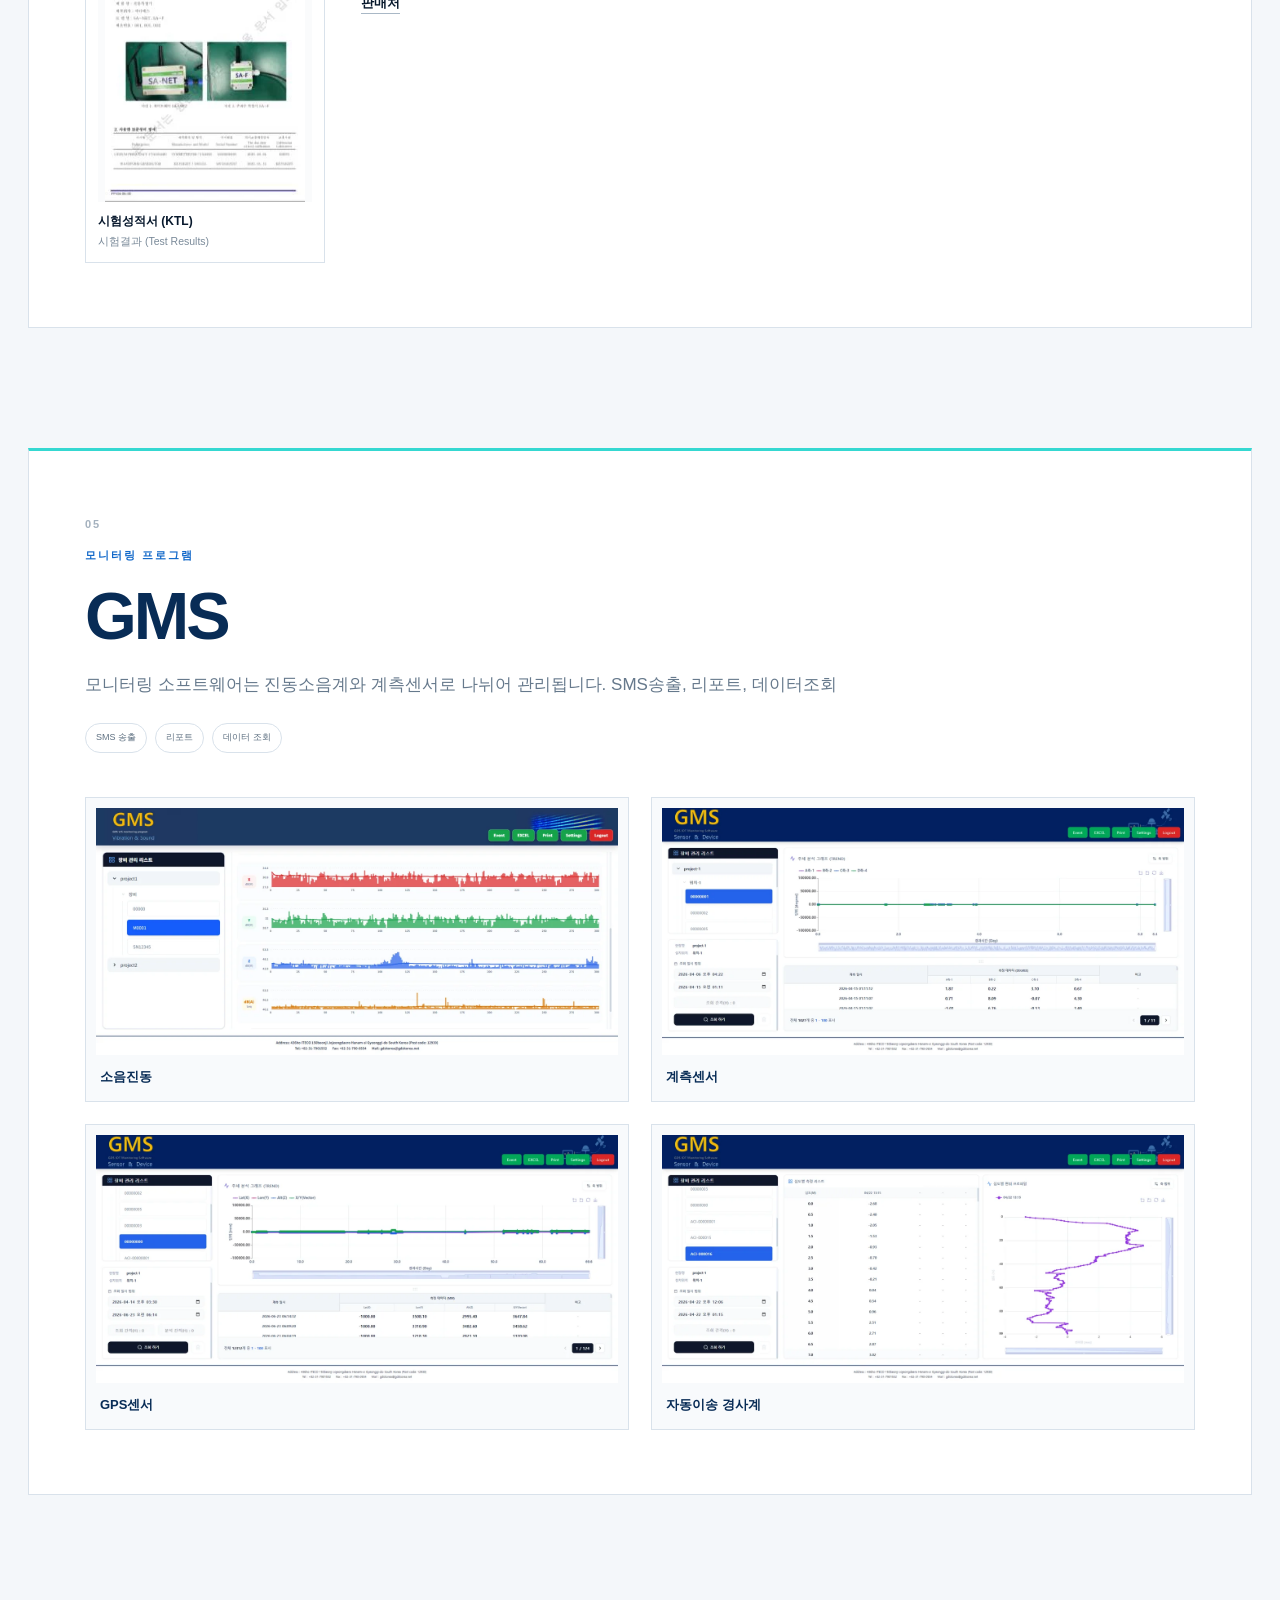
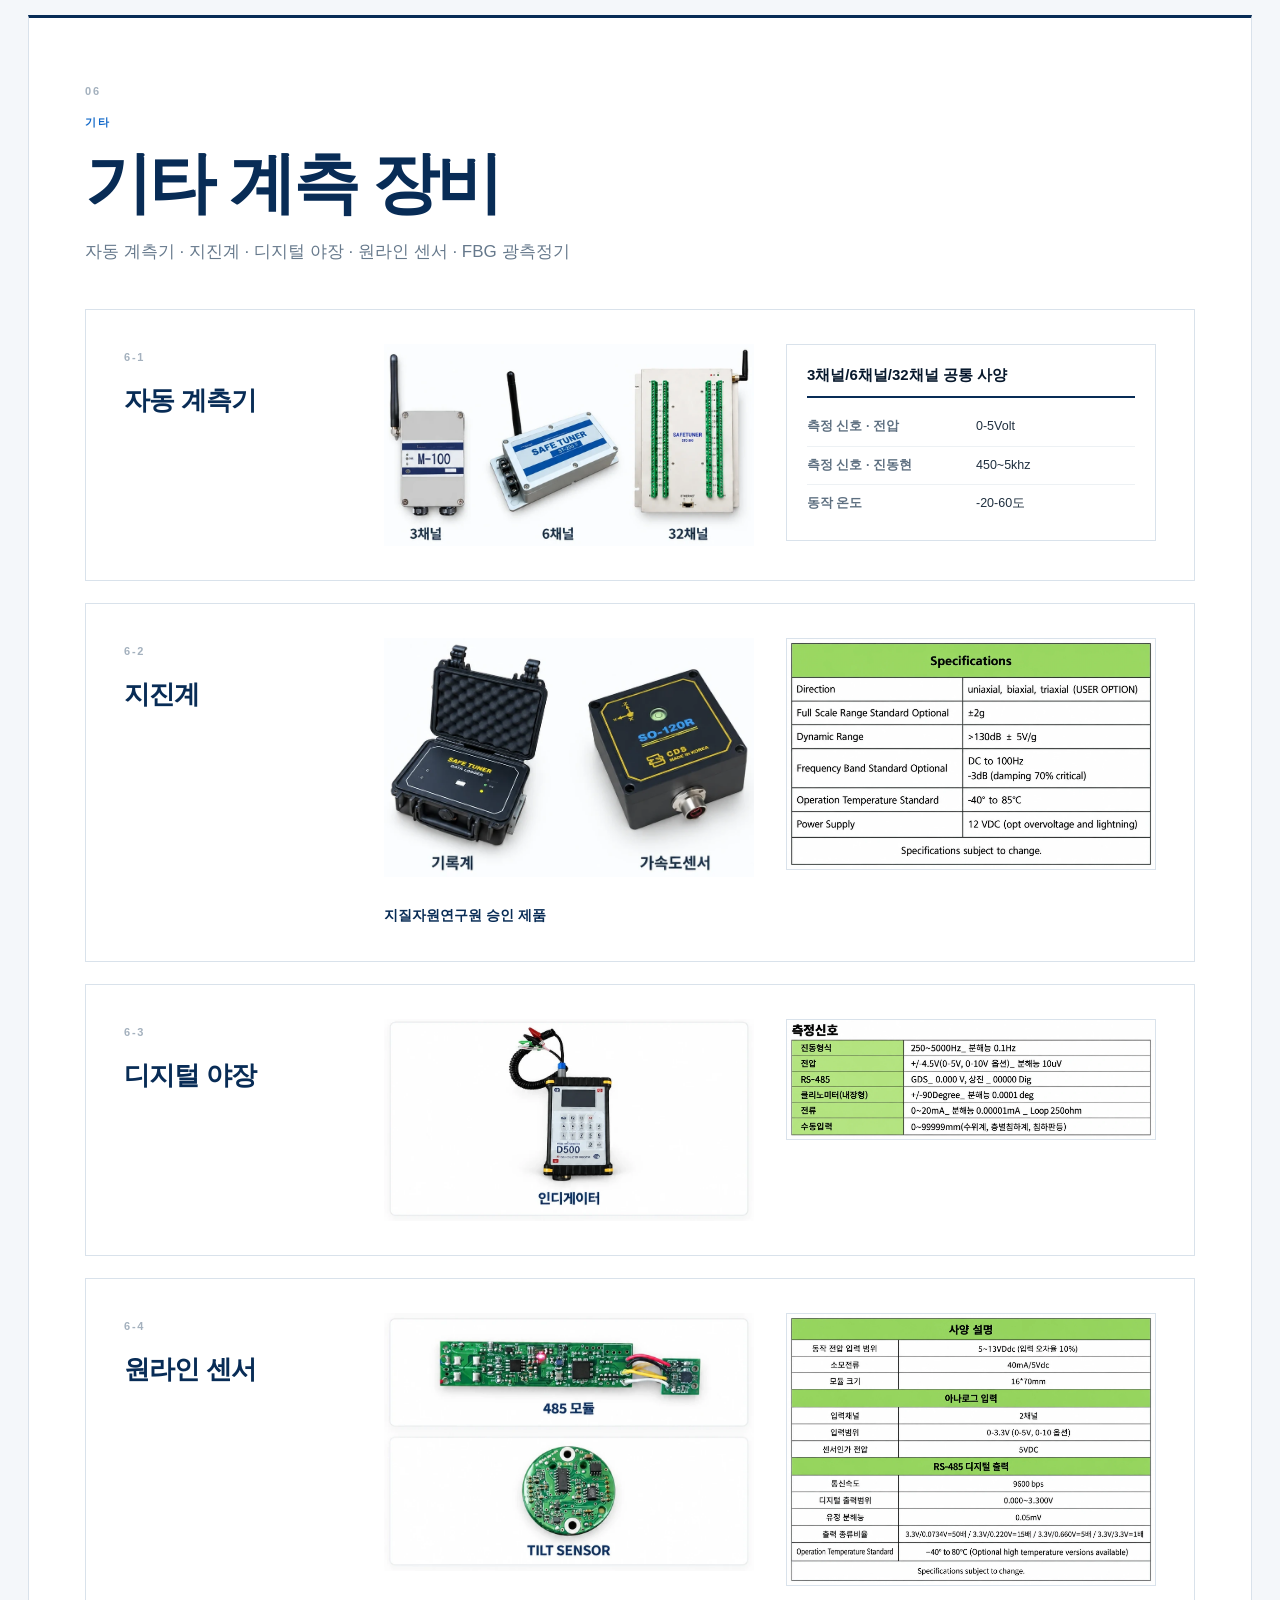
==== commit bbd9fd5a: "Header: transparent GDS logo image Co-Authored-By: Claude Opus 5 (1M context) <noreply@anthropic.com" ====
--- a/index.html
+++ b/index.html
@@ -6,7 +6,7 @@
   <meta name="description" content="GDS 지디에스 — 건설정보화시스템의 선두. 자동 이송형 경사계, 진동/소음, RTK-GNSS, IoT 계측기, 모니터링 프로그램" />
   <title>GDS | 건설정보화시스템의 선두 GDS 지디에스</title>
   <link rel="icon" href="data:image/svg+xml,%3Csvg xmlns='http://www.w3.org/2000/svg' viewBox='0 0 64 64'%3E%3Crect width='64' height='64' rx='12' fill='%23092b53'/%3E%3Cpath d='M14 18h18v18H14zM28 28h22v22H28z' fill='none' stroke='%23ff5b36' stroke-width='4'/%3E%3C/svg%3E" />
-  <link rel="stylesheet" href="styles.css?v=20260917170000" />
+  <link rel="stylesheet" href="styles.css?v=20260917171500" />
 </head>
 <body>
   <div class="scroll-progress" aria-hidden="true"><span id="progressBar"></span></div>
